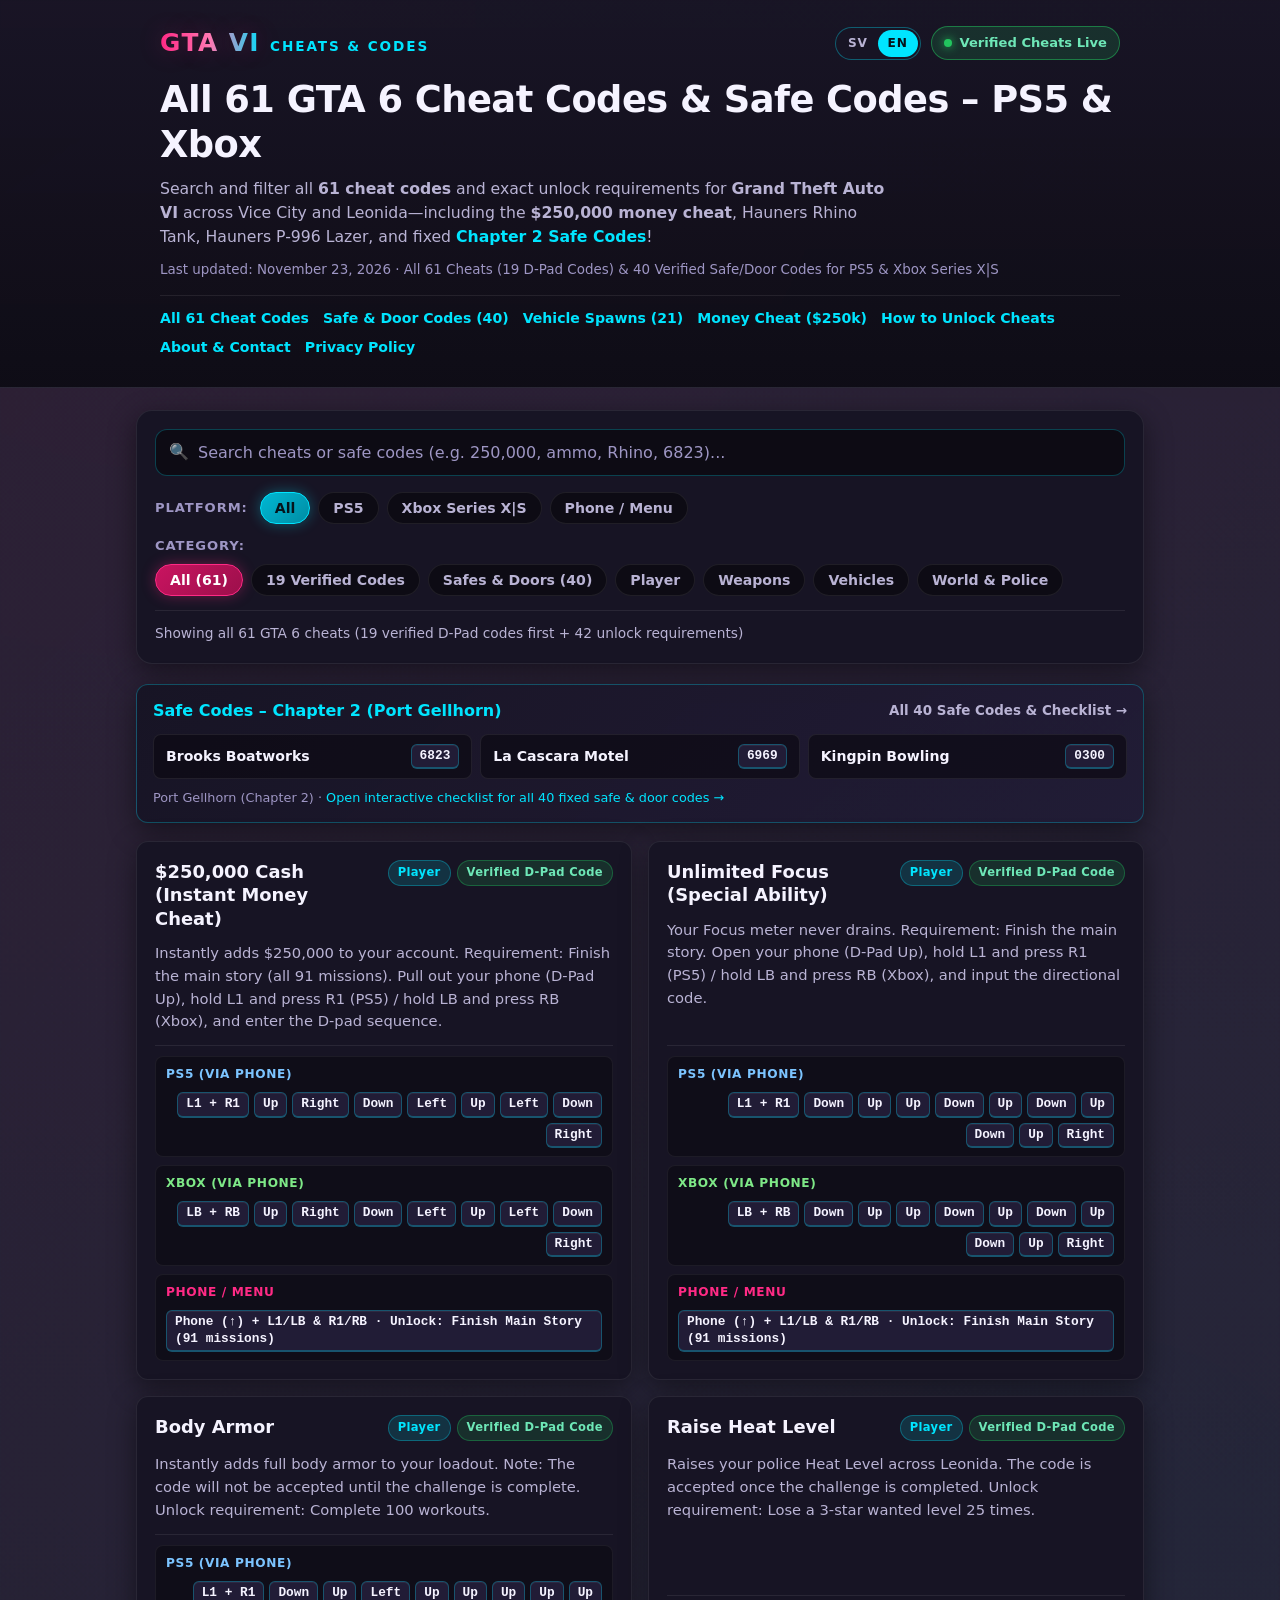
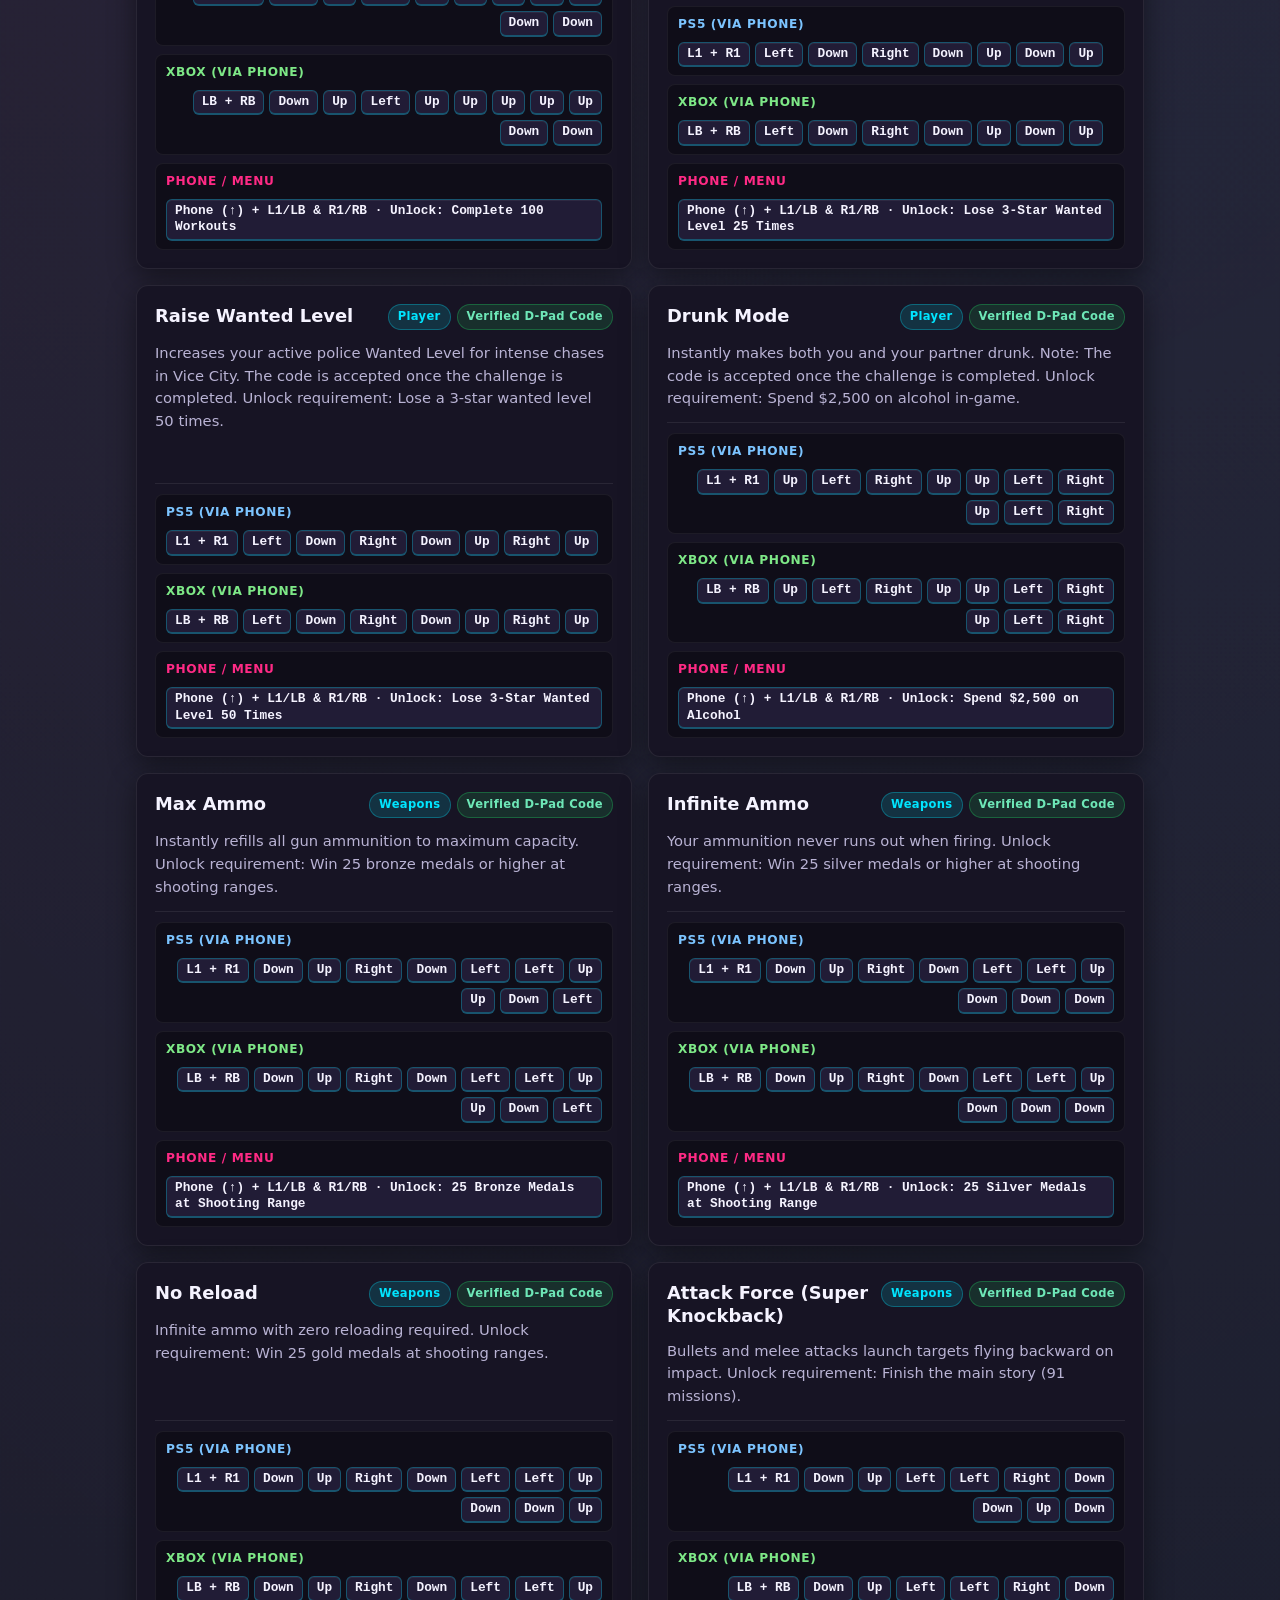
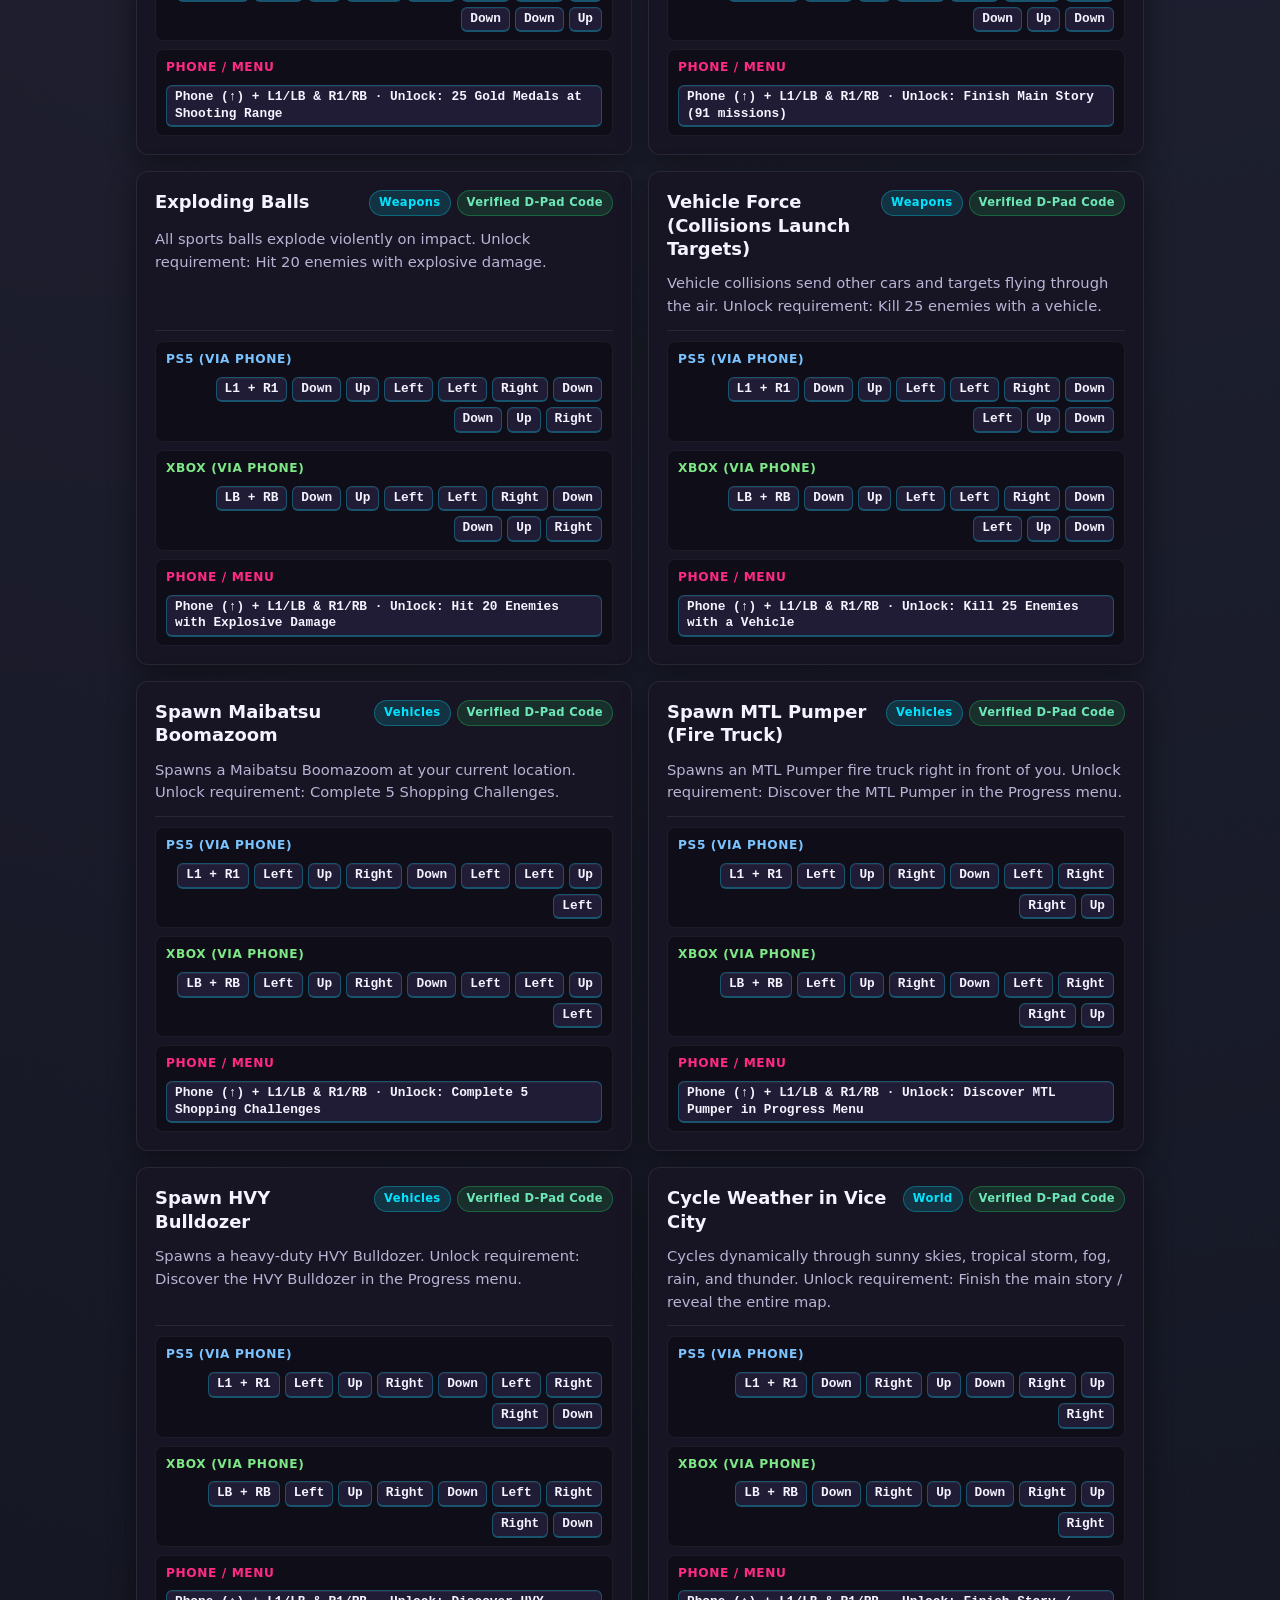
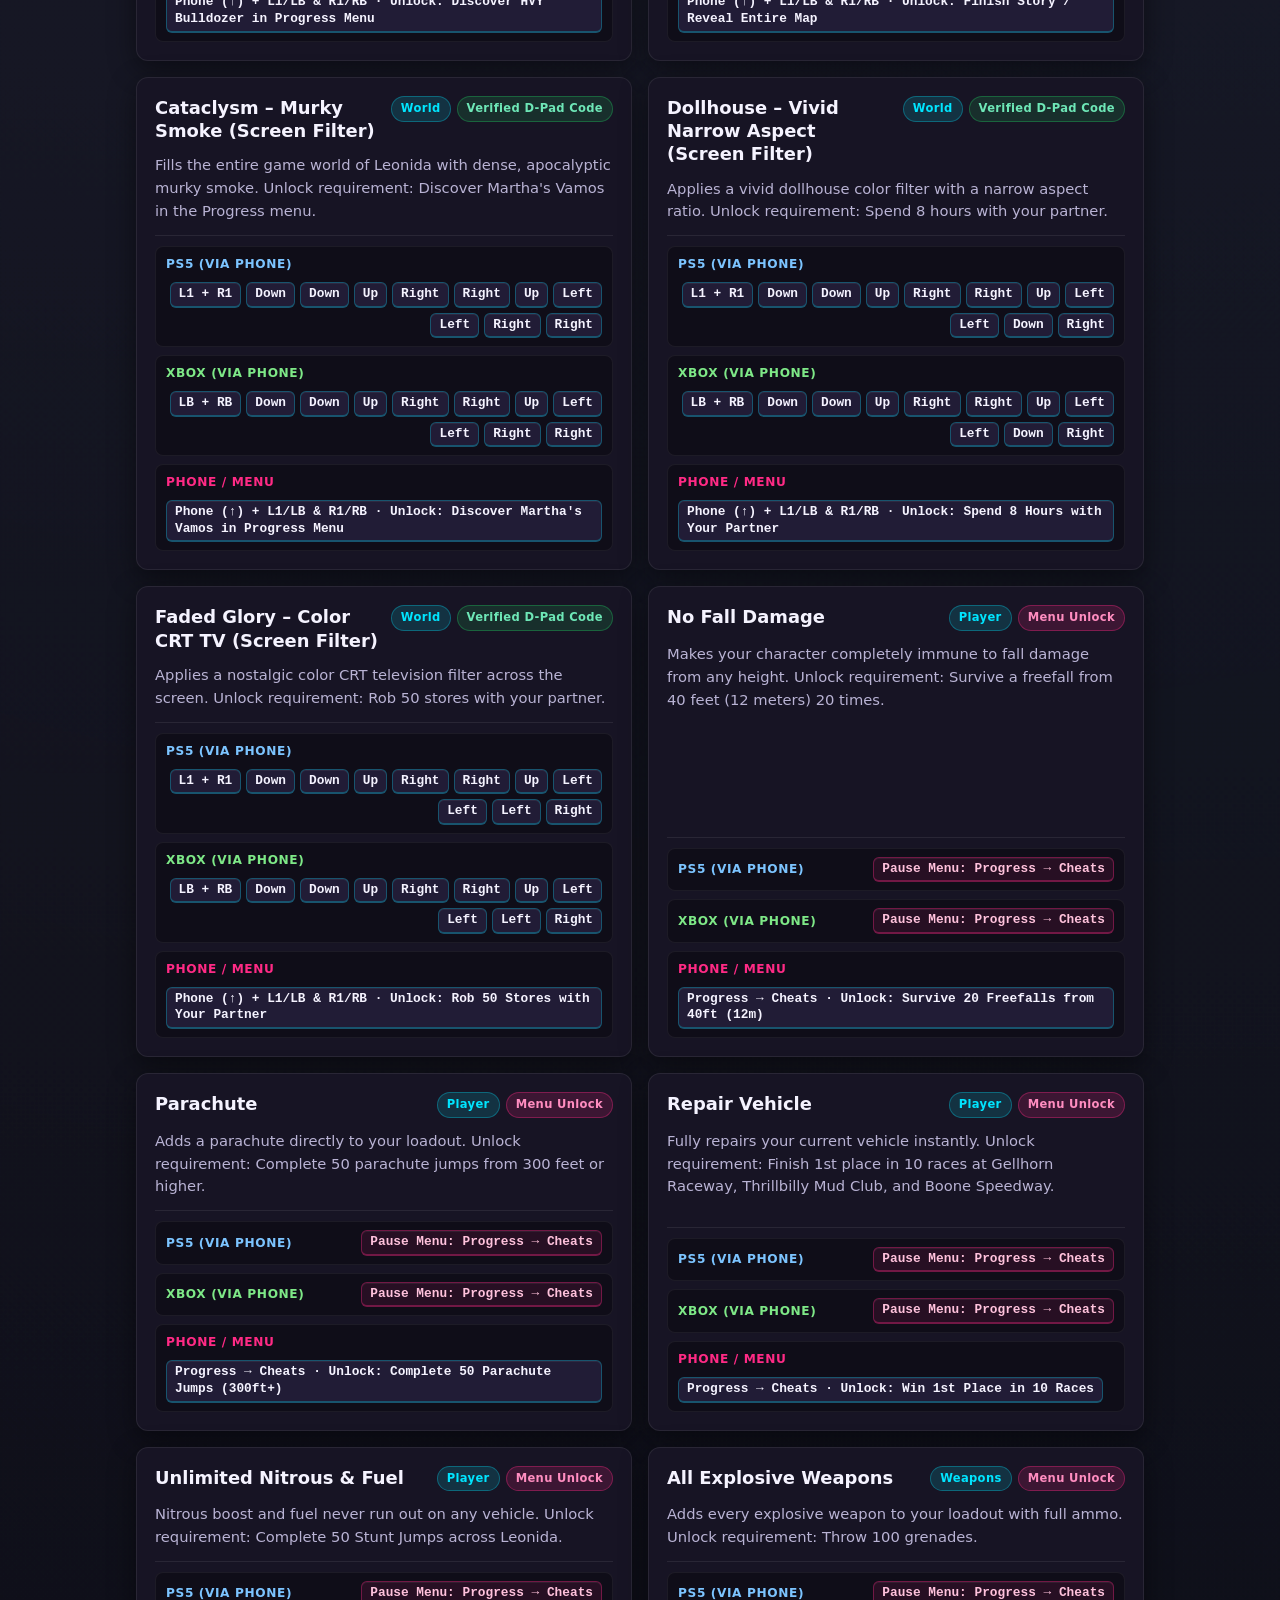
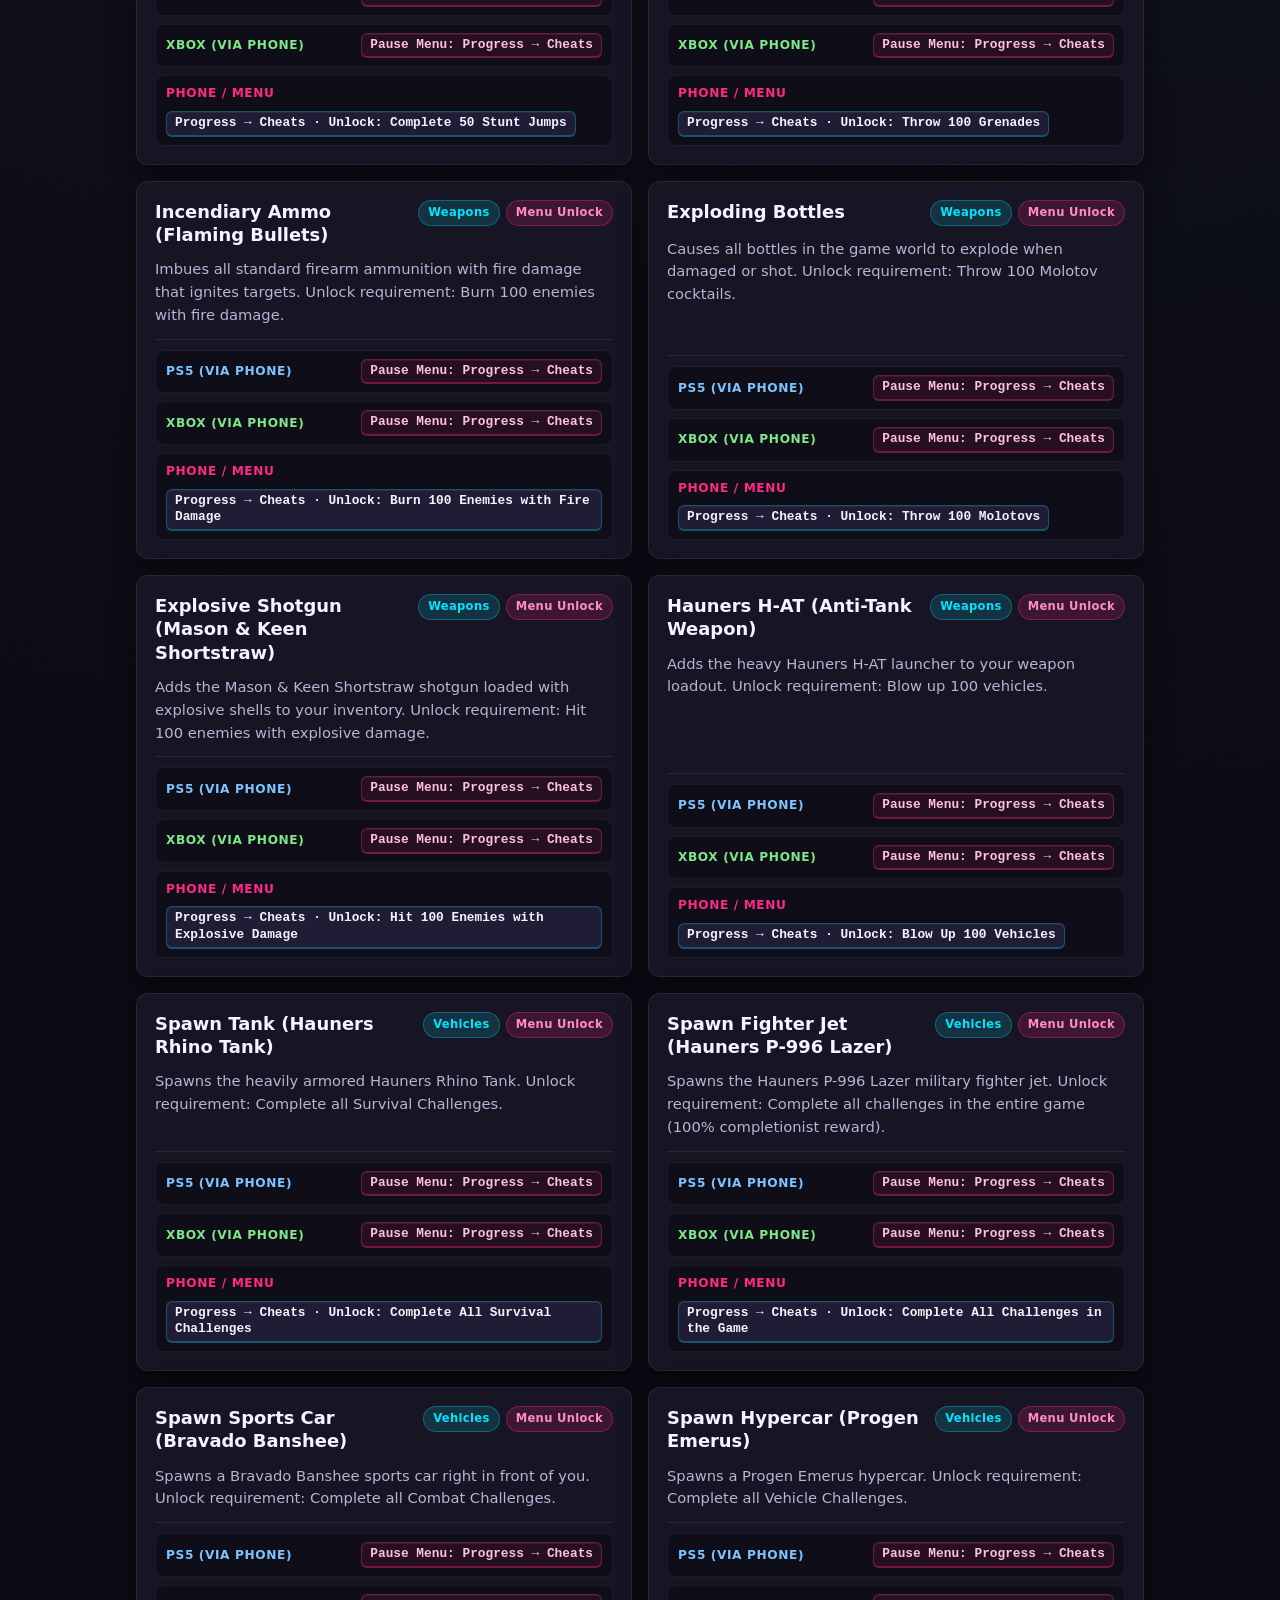
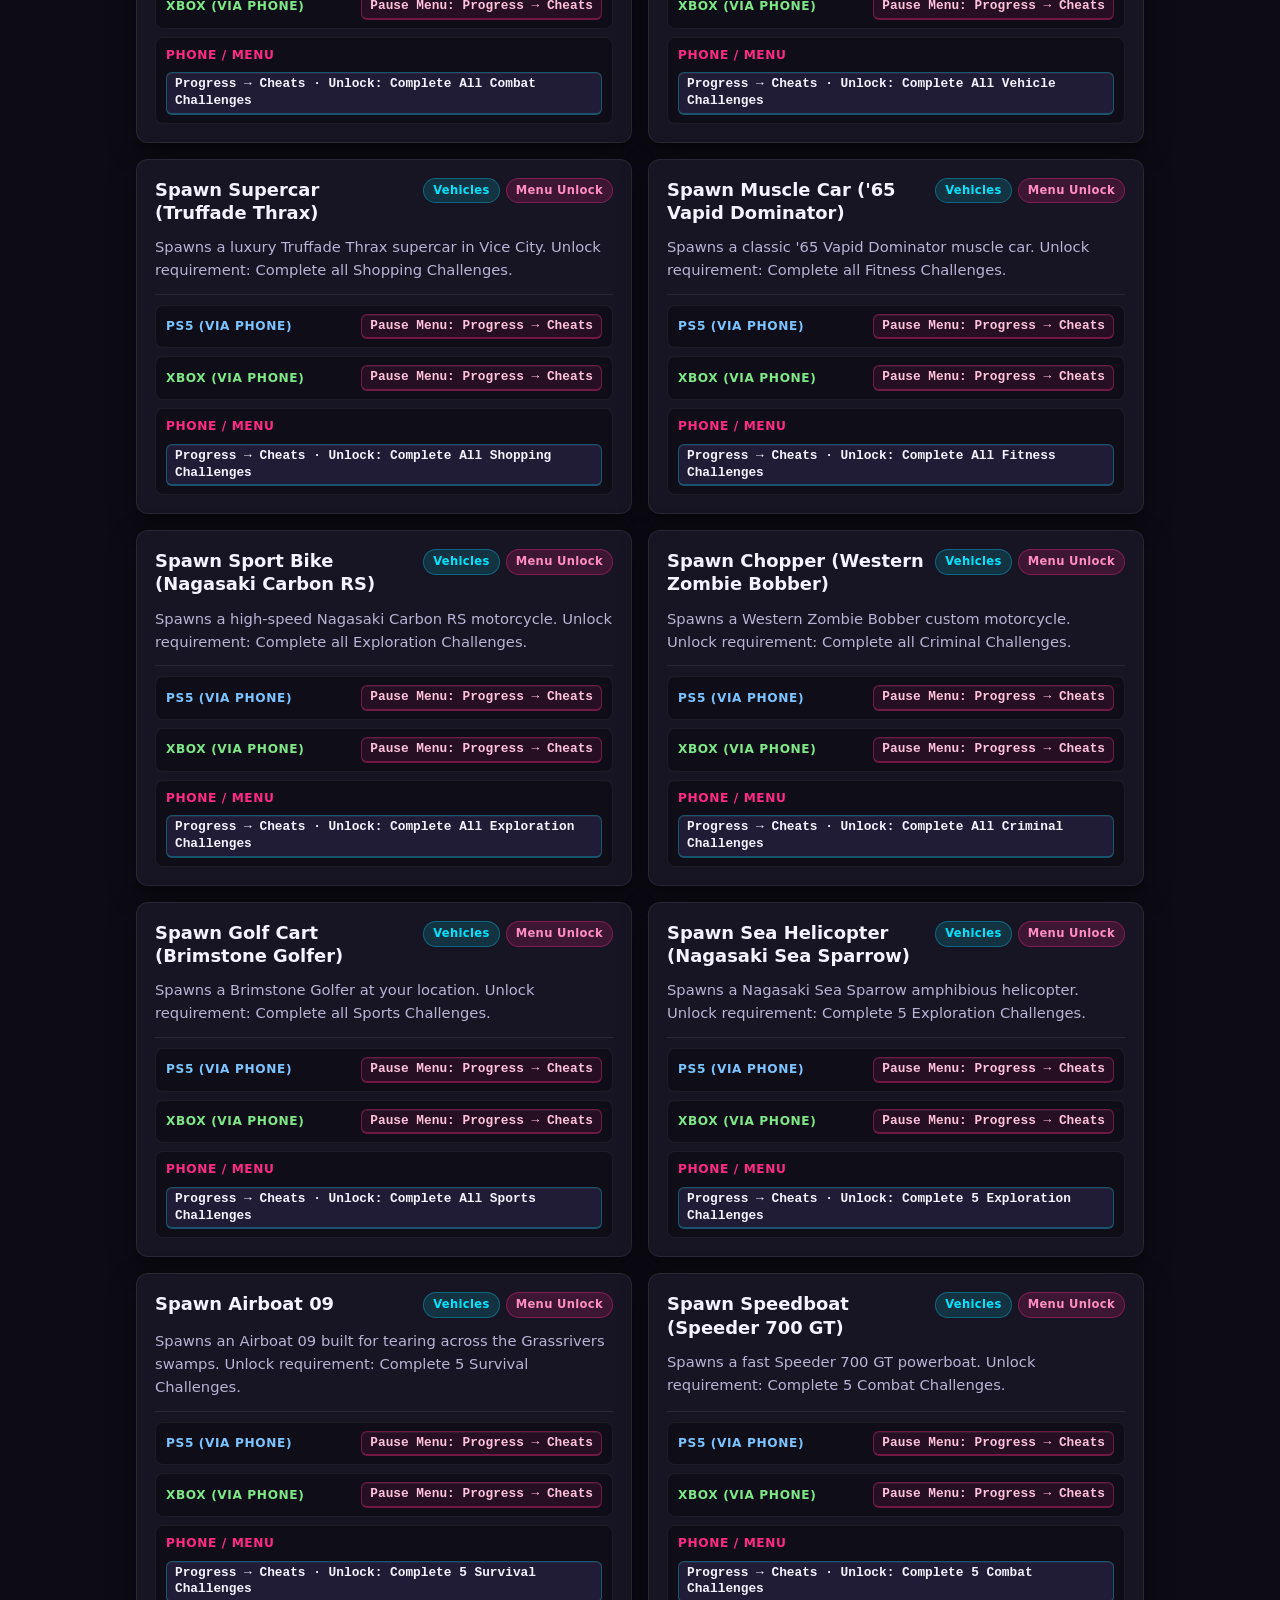
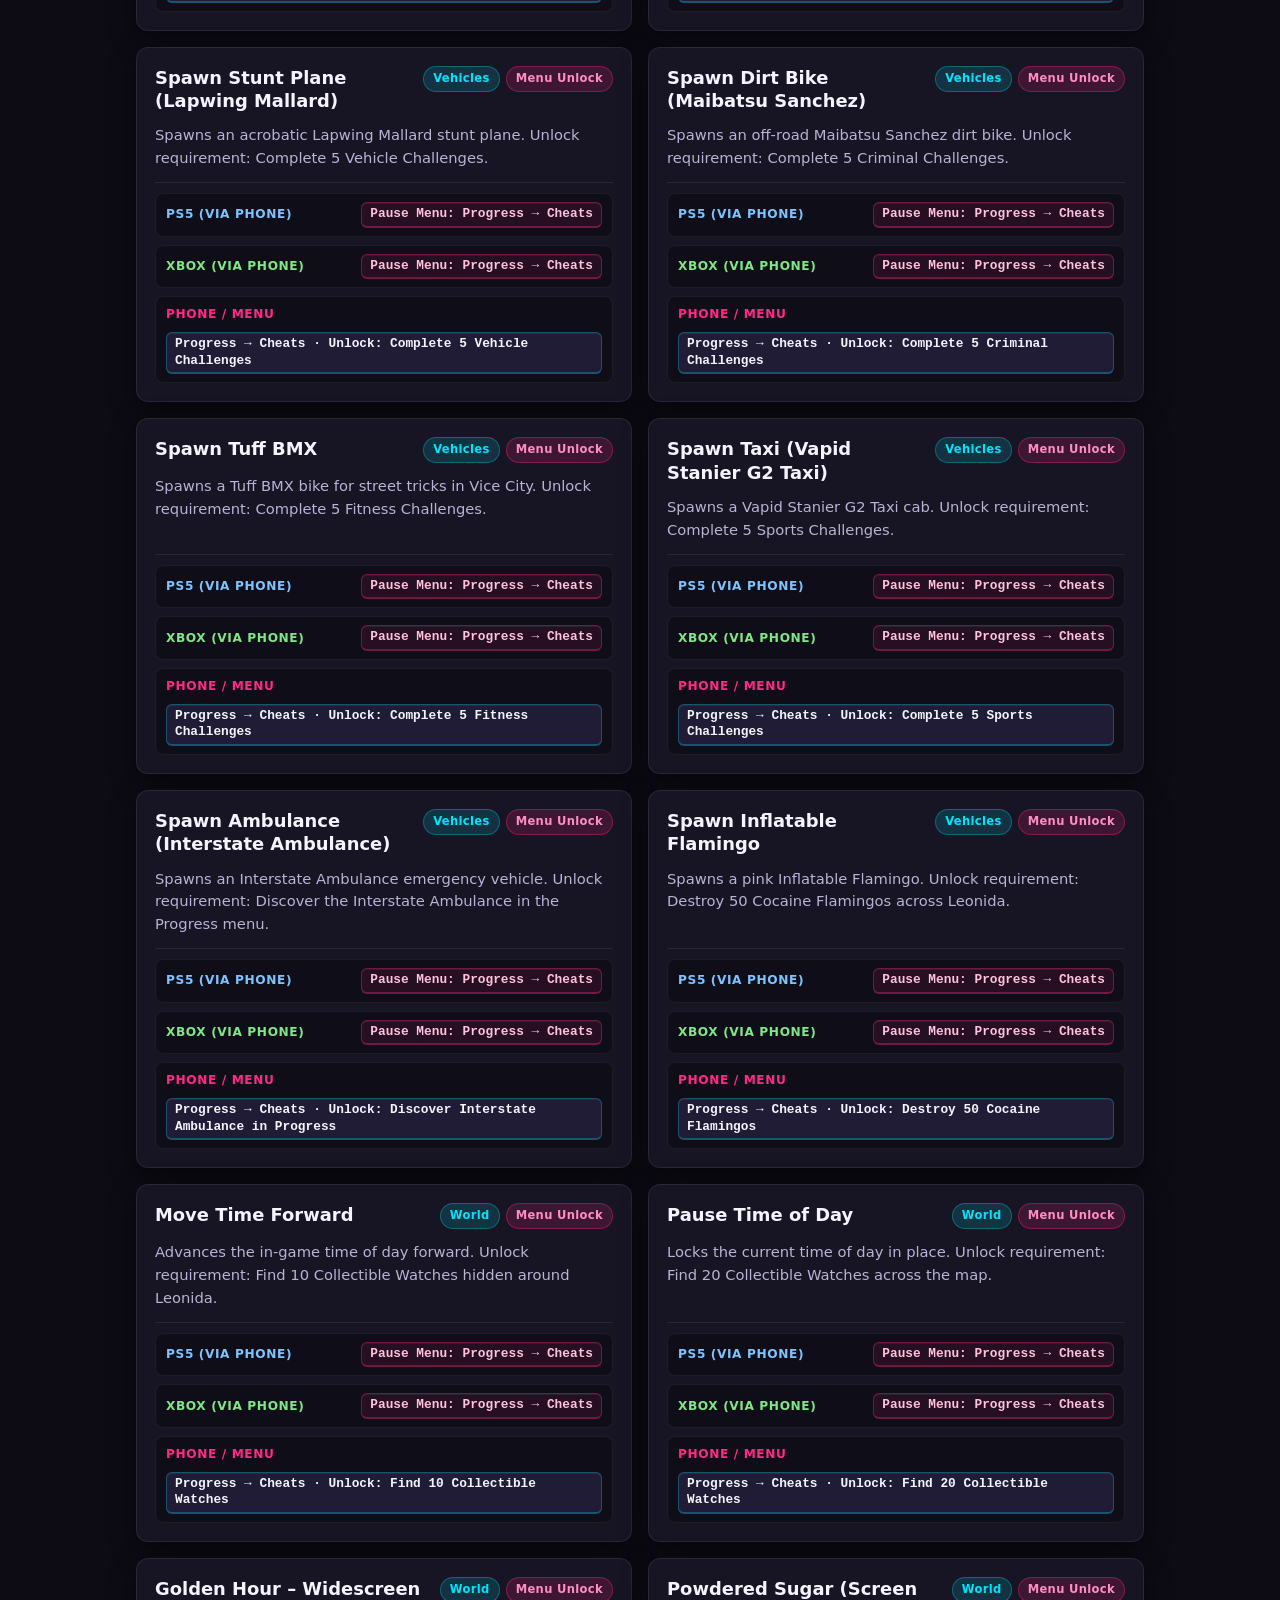
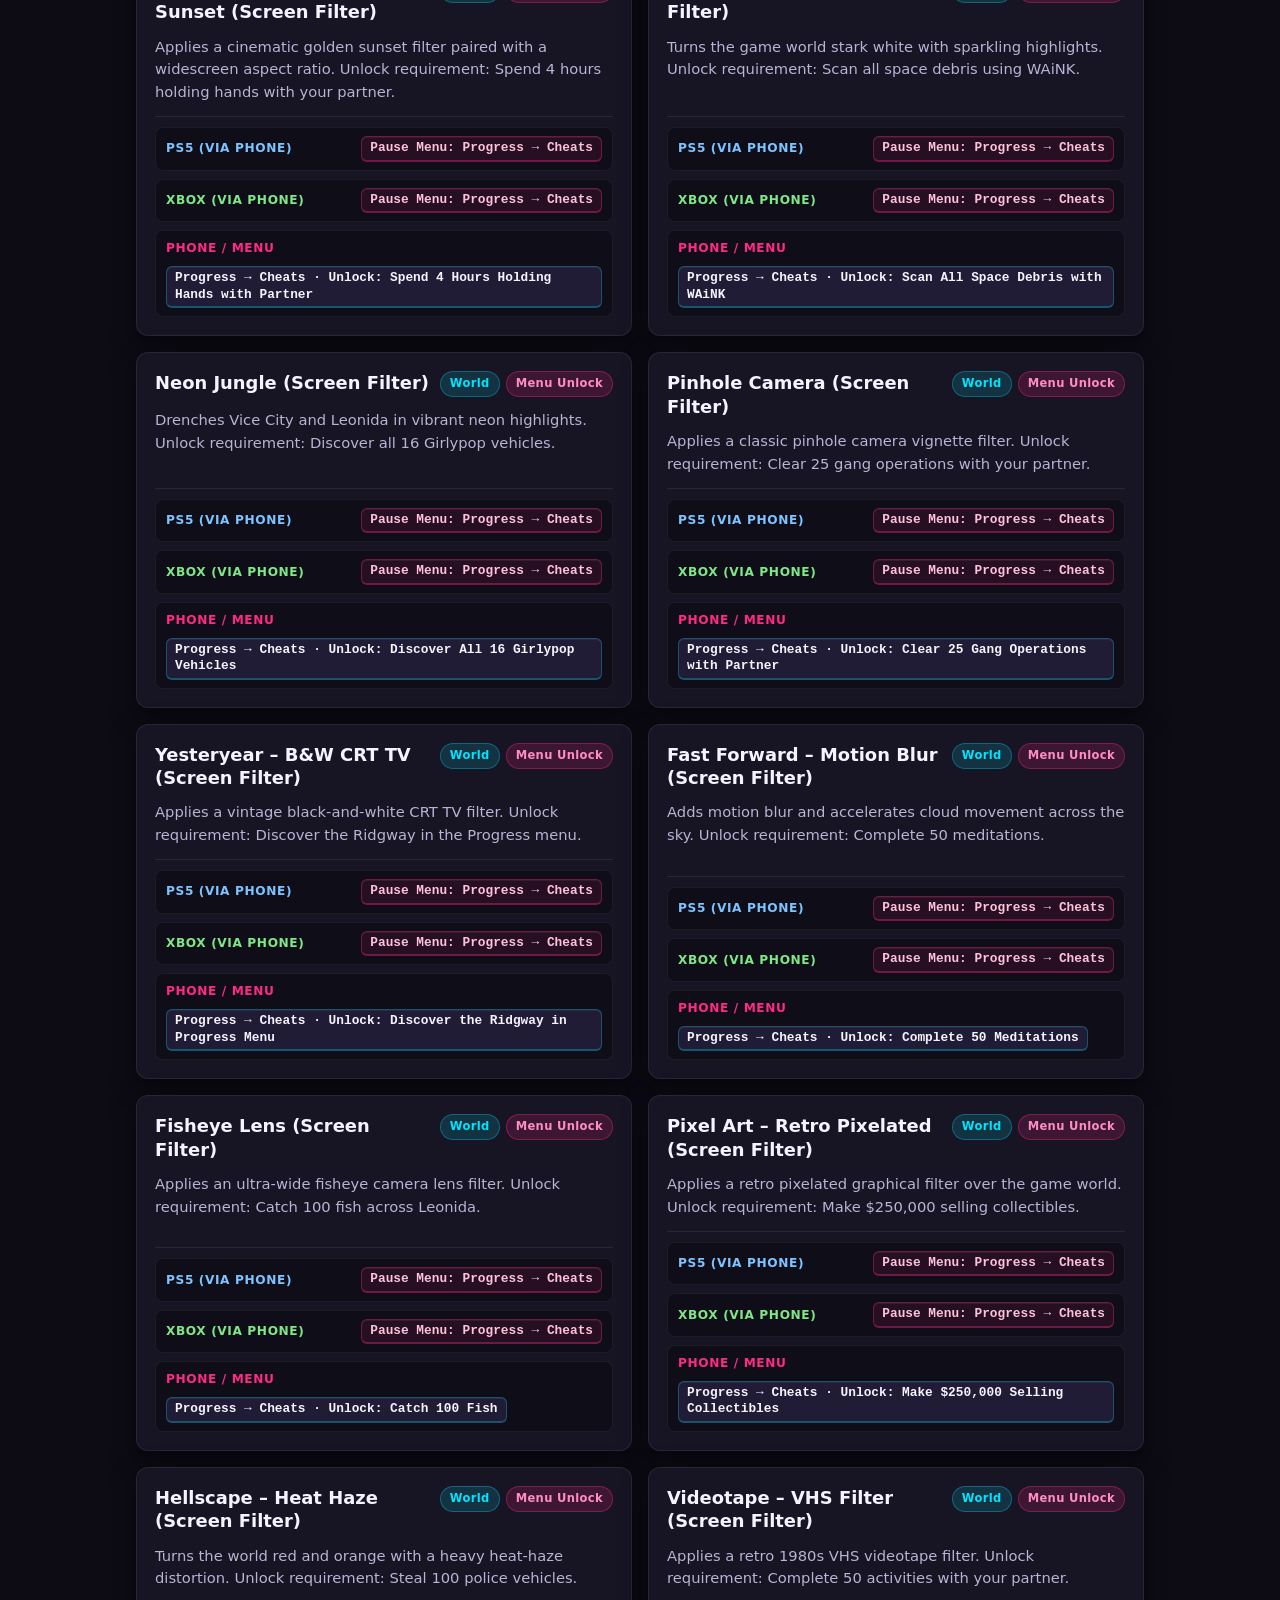
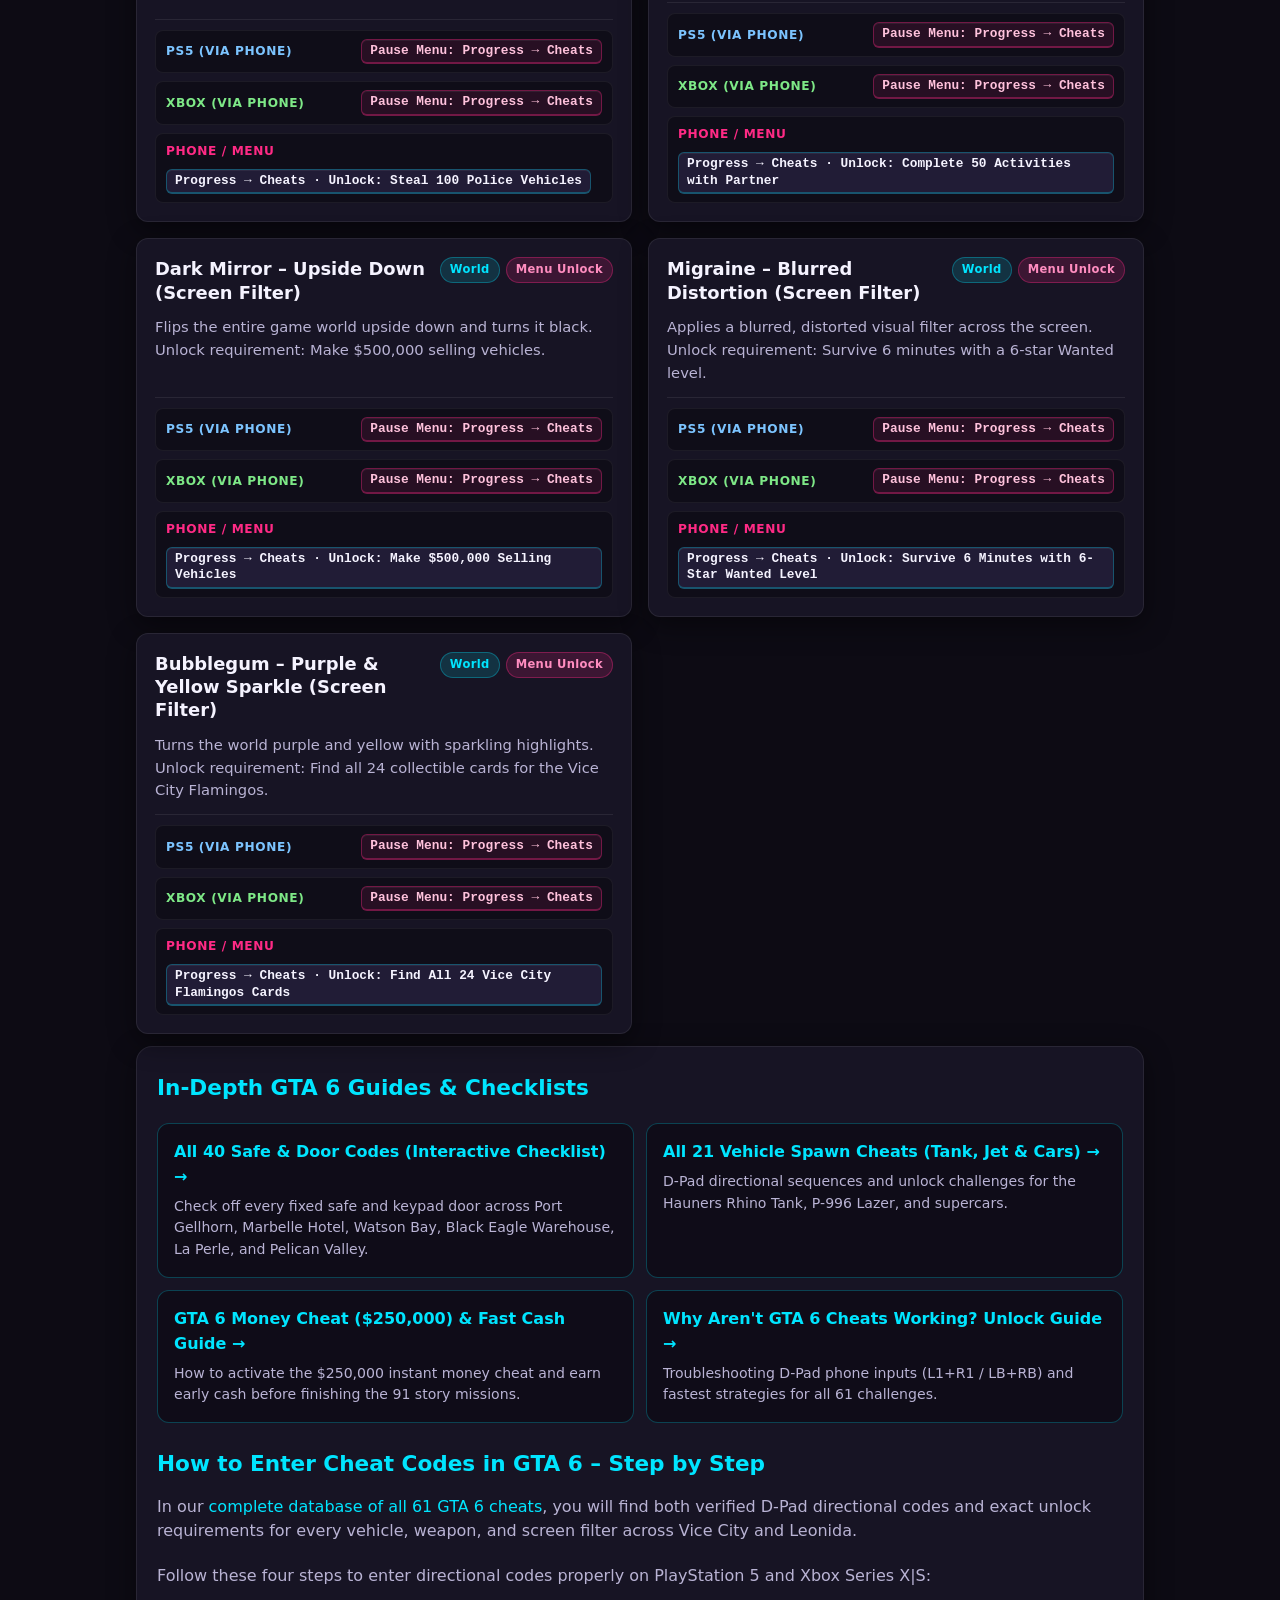
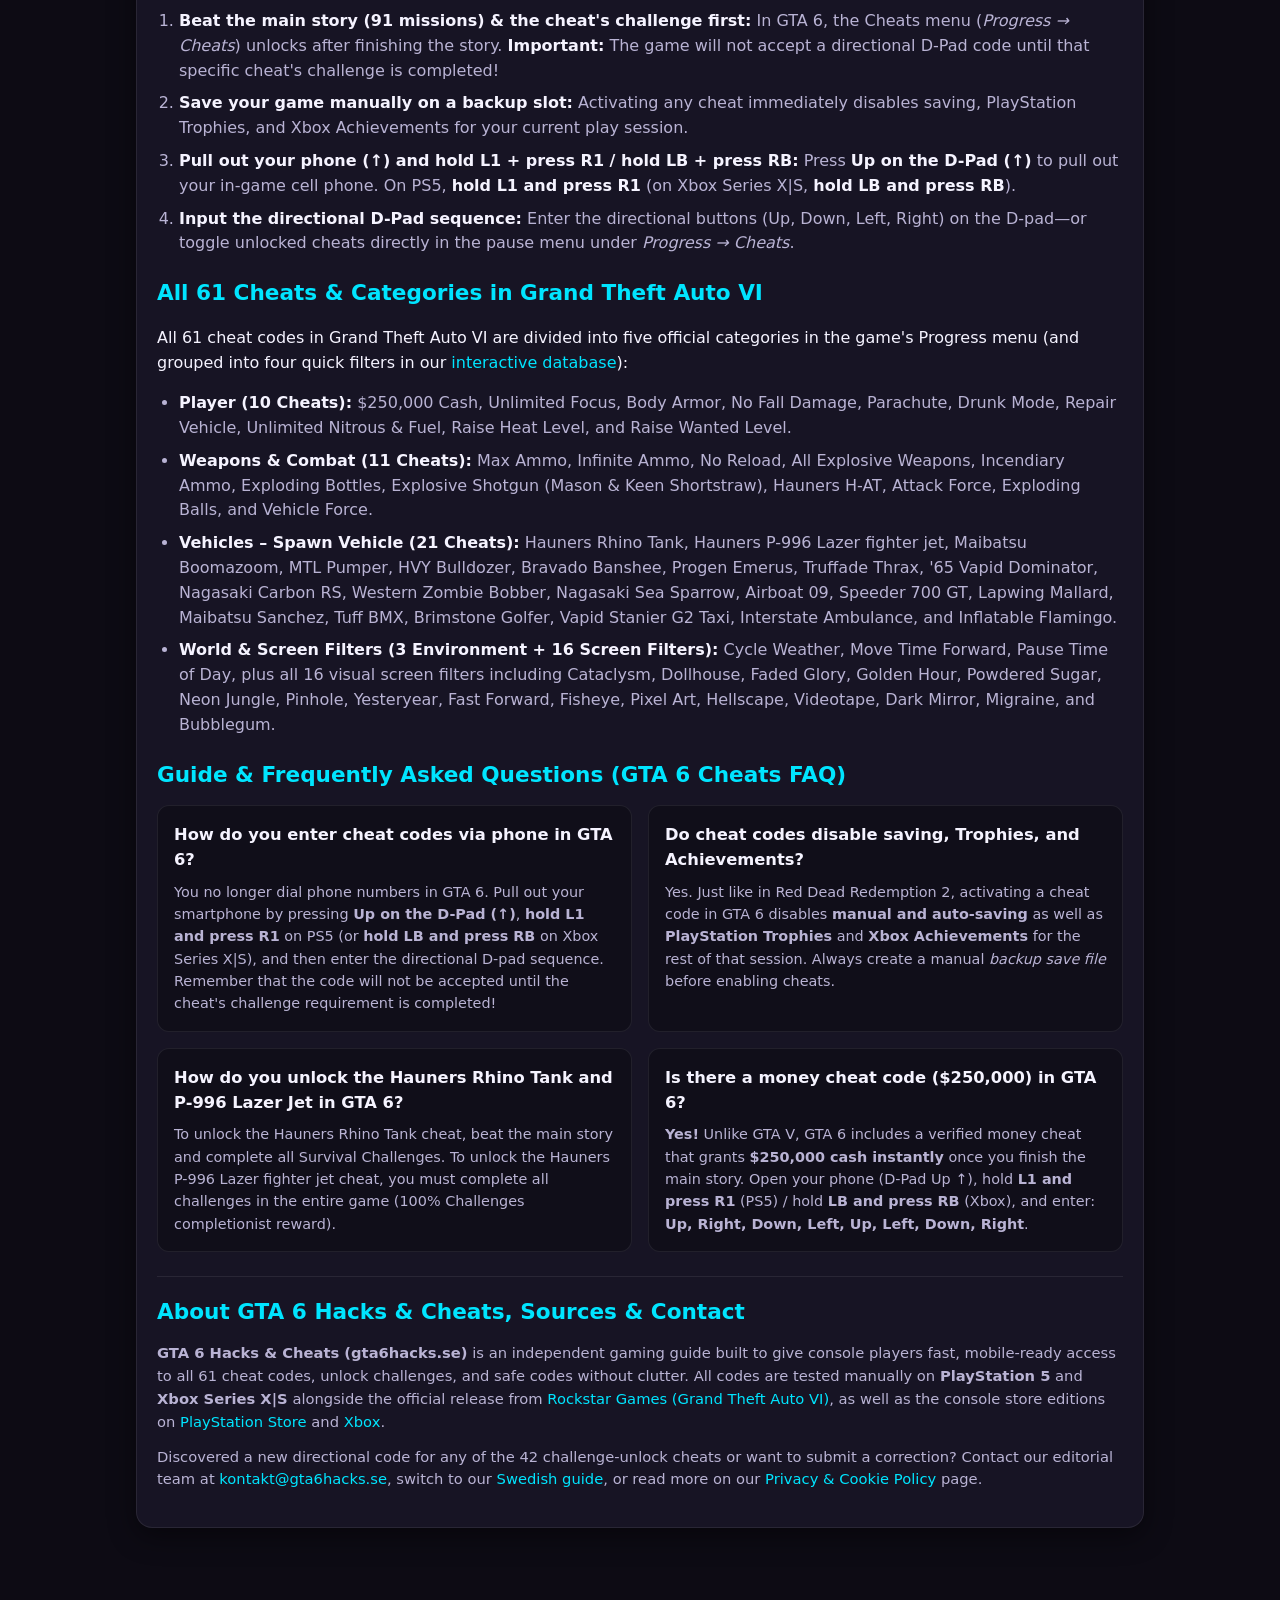
==== en.html @ e13277e1 "Add 3 new verified GTA 6 mission and safe codes (40 total)" ====
<!DOCTYPE html>
<html lang="en">
<head>
  <meta charset="UTF-8">
  <meta name="viewport" content="width=device-width, initial-scale=1.0">
  <link rel="alternate" hreflang="sv" href="https://gta6hacks.se/" />
  <link rel="alternate" hreflang="en" href="https://gta6hacks.se/en.html" />
  <link rel="alternate" hreflang="x-default" href="https://gta6hacks.se/en.html" />
  <title>GTA 6 Cheats (PS5 &amp; Xbox) – All Verified Codes (2026)</title>
  <meta name="description" content="All 19 verified directional codes &amp; 61 cheats for Grand Theft Auto VI (GTA 6) on PS5 &amp; Xbox Series X|S via phone, plus 40 fixed Story Mode safe &amp; door codes.">
  <meta name="robots" content="index, follow">
  <meta name="theme-color" content="#0d0b14">
  <link rel="canonical" href="https://gta6hacks.se/en.html">
  <link rel="icon" type="image/png" href="logo.png">
  <link rel="apple-touch-icon" href="logo.png">

  <!-- Open Graph -->
  <meta property="og:type" content="website">
  <meta property="og:locale" content="en_US">
  <meta property="og:site_name" content="GTA 6 Cheats &amp; Codes">
  <meta property="og:url" content="https://gta6hacks.se/en.html">
  <meta property="og:title" content="GTA 6 Cheats (PS5 &amp; Xbox) – All Verified Codes (2026)">
  <meta property="og:description" content="All 19 verified directional codes &amp; 61 cheats for GTA 6 on PS5 &amp; Xbox Series X|S, plus 40 fixed safe &amp; door codes in Story Mode.">
  <meta property="og:image" content="https://gta6hacks.se/logo.png">

  <!-- Twitter Card -->
  <meta name="twitter:card" content="summary_large_image">
  <meta name="twitter:title" content="GTA 6 Cheats (PS5 &amp; Xbox) – All Verified Codes (2026)">
  <meta name="twitter:description" content="All 19 verified directional codes &amp; 61 cheats for GTA 6 on PS5 &amp; Xbox Series X|S, plus 40 Story Mode safe codes.">
  <meta name="twitter:image" content="https://gta6hacks.se/logo.png">

  <link rel="stylesheet" href="style.css?v=20261121c">

  <!-- Structured Data for SEO (Organization + WebSite + WebPage + FAQPage) -->
  <script type="application/ld+json">
  {
    "@context": "https://schema.org",
    "@graph": [
      {
        "@type": "Organization",
        "@id": "https://gta6hacks.se/#organization",
        "name": "GTA 6 Hacks & Cheats",
        "url": "https://gta6hacks.se/en.html",
        "logo": {
          "@type": "ImageObject",
          "url": "https://gta6hacks.se/logo.png",
          "width": 400,
          "height": 120
        },
        "contactPoint": {
          "@type": "ContactPoint",
          "email": "kontakt@gta6hacks.se",
          "contactType": "editorial",
          "availableLanguage": ["en", "sv"]
        }
      },
      {
        "@type": "WebSite",
        "@id": "https://gta6hacks.se/#website-en",
        "url": "https://gta6hacks.se/en.html",
        "name": "GTA 6 Cheats & Codes",
        "inLanguage": "en",
        "publisher": { "@id": "https://gta6hacks.se/#organization" },
        "description": "Complete database of cheat codes for Grand Theft Auto VI on PS5, Xbox Series X|S, and in-game cell phone."
      },
      {
        "@type": "WebPage",
        "@id": "https://gta6hacks.se/en.html#webpage",
        "url": "https://gta6hacks.se/en.html",
        "name": "GTA 6 Cheats (PS5 & Xbox) – All Verified Codes (2026)",
        "isPartOf": { "@id": "https://gta6hacks.se/#website-en" },
        "about": { "@id": "https://gta6hacks.se/#organization" },
        "inLanguage": "en",
        "datePublished": "2026-11-13",
        "dateModified": "2026-11-23"
      },
      {
        "@type": "FAQPage",
        "mainEntity": [
          {
            "@type": "Question",
            "name": "How do you enter cheat codes in GTA 6?",
            "acceptedAnswer": {
              "@type": "Answer",
              "text": "In GTA 6, pull out your in-game cell phone by pressing Up on the D-Pad (↑), hold L1 and press R1 on PS5 (or hold LB and press RB on Xbox Series X|S), and then input the directional D-pad sequence. Note: The game will not accept a cheat code until you have completed the main story (91 missions) and that specific cheat's unlock challenge."
            }
          },
          {
            "@type": "Question",
            "name": "What are all the GTA 6 Safe Codes and Door Codes in Story Mode?",
            "acceptedAnswer": {
              "@type": "Answer",
              "text": "All 40 verified fixed GTA 6 Story, Safe & Door Codes: Lab Fees (Chapter 1): Acid Lab / Moonstone Boutique (0420) and Brian's Lockup (7700). Pelican Valley: PC password CLEAVES, safe 0072, and dock building 0212 (Crabshack VF5 SMG). Port Gellhorn (Chapter 2): Brooks Boatworks (6823), La Cascara Motel (6969), Kingpin Bowling (0300), and Delights Cabaret / Afternoon Delight (2008). Chapter 3: Waxman Island Garage / First Impressions (2404), Yasmani's Jewelry Jobs – Casa de Empeño (1680), Richardson Jewelry (6815), and Donovan Banks & Co. (0104). Vice City & Balsero: La Perle Garage (92665), Black Eagle Warehouse office door (789987) and safe (031462), North Balsero Lab / Take Out Kitty Litter (1999), Leonida Carrier Warehouse (9256), Marbelle Hotel Silent Hill Easter egg (955214), Janjak's Garage (4444), and Illegal Sneaker Trade (4124). Chapter 4 & Watson Bay: Pilot Pete's Hangar / Passing the Torch (3718), Watson Bay Safehouse (1819 – VF-G1), and Palmer Fishing Warehouse (1887 – Gold KZ-59). Other gang & secret codes: Abandoned House in Ambrosia (23554), Slator Towing Inc. on Gloriana Key (4567), Biker Hideout (1982), Cigar Import (1426), Randy's Wishlist Garage (2727), Sunrise RV Park (6769), Nova Auto Junkyard (7777), Key Lento Party House (092319), Cottonmouth Lake Trailer (44017), Mount Kalaga Shed (69185), Abandoned Laundry (62412), Farm Fix Meth Lab (2121), Casa Guardia (1965), Saber Shipping Facility (1122), Saber Shipping Yard (8046), and South Point Airfield UFO bunker (2341)."
            }
          },
          {
            "@type": "Question",
            "name": "Do cheat codes disable saving, Trophies, and Achievements in GTA 6?",
            "acceptedAnswer": {
              "@type": "Answer",
              "text": "Yes. Just like in Red Dead Redemption 2, activating a cheat code in GTA 6 disables saving your game and turns off PlayStation Trophies and Xbox Achievements for that play session. Always create a separate manual save file before using cheats."
            }
          },
          {
            "@type": "Question",
            "name": "Why do cheats require completing the story and challenges first?",
            "acceptedAnswer": {
              "@type": "Answer",
              "text": "GTA 6 features 61 total cheats (10 Player, 11 Combat, 21 Spawn Vehicle, 3 Environment, and 16 Screen Filters). Beating the 91 main story missions unlocks the Cheats menu under Progress, and each individual cheat has an open-world challenge requirement before its D-Pad code is accepted."
            }
          },
          {
            "@type": "Question",
            "name": "Is there a money cheat ($250,000) in GTA 6?",
            "acceptedAnswer": {
              "@type": "Answer",
              "text": "Yes! Unlike GTA V, GTA 6 includes a verified $250,000 cash cheat unlocked after finishing the main story. Open your phone (D-Pad Up), hold L1 and press R1 (PS5) / hold LB and press RB (Xbox), and enter: Up, Right, Down, Left, Up, Left, Down, Right."
            }
          }
        ]
      }
    ]
  }
  </script>

  <!-- Google AdSense -->
  <script async src="https://pagead2.googlesyndication.com/pagead/js/adsbygoogle.js?client=ca-pub-3461073406787574"
       crossorigin="anonymous"></script>
</head>
<body class="ads-review-mode">
  <!-- Top Navigation / Hero -->
  <header class="site-header">
    <div class="header-inner">
      <div class="brand-row">
        <a href="en.html" class="brand-logo" aria-label="GTA 6 Cheats Home">
          <span class="logo-gta">GTA VI</span>
          <span class="logo-sub">CHEATS &amp; CODES</span>
        </a>
        <div class="header-badges">
          <nav class="lang-switch" aria-label="Language selector">
            <a href="index.html?lang=sv" class="lang-btn" hreflang="sv">SV</a>
            <a href="en.html" class="lang-btn active" hreflang="en" aria-current="page">EN</a>
          </nav>
          <span class="release-badge" title="Verified GTA 6 cheat codes live">
            <span class="pulse-dot" aria-hidden="true"></span>
            Verified Cheats Live
          </span>
        </div>
      </div>
      <h1>All 61 GTA 6 Cheat Codes &amp; Safe Codes – PS5 &amp; Xbox</h1>
      <p class="hero-lead">
        Search and filter all <strong>61 cheat codes</strong> and exact unlock requirements for <strong>Grand Theft Auto VI</strong>
        across Vice City and Leonida—including the <strong>$250,000 money cheat</strong>, Hauners Rhino Tank, Hauners P-996 Lazer, and fixed
        <a href="#safe-codes"><strong>Chapter 2 Safe Codes</strong></a>!
      </p>
      <p class="last-updated">
        Last updated: <time datetime="2026-11-23">November 23, 2026</time> &middot; All 61 Cheats (19 D-Pad Codes) &amp; 40 Verified Safe/Door Codes for PS5 &amp; Xbox Series X|S
      </p>
      <nav class="quick-nav" aria-label="Quick navigation">
        <a href="#cheats-section">All 61 Cheat Codes</a>
        <a href="safe-codes.html">Safe &amp; Door Codes (40)</a>
        <a href="vehicle-cheats.html">Vehicle Spawns (21)</a>
        <a href="money-cheat.html">Money Cheat ($250k)</a>
        <a href="how-to-unlock-cheats.html">How to Unlock Cheats</a>
        <a href="om-oss.html">About &amp; Contact</a>
        <a href="integritet.html">Privacy Policy</a>
      </nav>
    </div>
  </header>

  <!-- Outer Shell with Sticky Side Ads on screens >= 1440px -->
  <div class="page-shell">
    <!-- Left Sticky Side Ad (160x800) -->
    <aside class="ad-rail ad-rail-left" aria-label="Left advertisement">
      <div class="ad-sticky">
        <div class="ad-slot ad-slot--live ad-skyscraper" data-ad-format="160x800">
          <!-- gta6-sida-vanster -->
          <ins class="adsbygoogle"
               style="display:inline-block;width:160px;height:800px"
               data-ad-client="ca-pub-3461073406787574"
               data-ad-slot="8035094533"></ins>
          <script>
               if (window.matchMedia("(min-width: 1100px)").matches) {
                 (adsbygoogle = window.adsbygoogle || []).push({});
               }
          </script>
          <a href="https://www.amazon.se/s?k=ps5+ssd+m2+heatsink&amp;tag=gta6hacks-21"
             target="_blank"
             rel="sponsored nofollow noopener"
             class="amazon-fallback amazon-skyscraper">
            <span class="amazon-badge">Ad &middot; Amazon</span>
            <img src="https://m.media-amazon.com/images/I/71HdPilz0CL._AC_SL300_.jpg" alt="Fast M.2 NVMe SSD with heatsink for PS5 on Amazon" width="136" height="155" class="amazon-thumb amazon-thumb-sky" loading="lazy">
            <strong class="amazon-sky-title">Fast M.2 SSD for PS5</strong>
            <span class="amazon-sky-desc">Free up console storage for GTA 6 in Vice City with a high-speed NVMe SSD and heatsink.</span>
            <span class="amazon-cta">View on Amazon &rarr;</span>
          </a>
        </div>
      </div>
    </aside>

    <!-- Main Content -->
    <main class="main-content">
      <!-- Search and Filter Panel -->
      <section class="controls-panel" aria-label="Search and filter cheat codes">
        <div class="search-wrapper">
          <label for="search-input" class="visually-hidden">Search cheat code or effect</label>
          <span class="search-icon" aria-hidden="true">&#128269;</span>
          <input
            type="search"
            id="search-input"
            class="search-input"
            placeholder="Search cheats or safe codes (e.g. 250,000, ammo, Rhino, 6823)..."
            autocomplete="off"
          >
          <button type="button" id="clear-search" class="clear-search-btn" aria-label="Clear search" hidden>&times;</button>
        </div>

        <div class="filter-groups">
          <div class="filter-group" role="group" aria-label="Filter by platform">
            <span class="filter-label">Platform:</span>
            <div class="filter-buttons" id="platform-filters">
              <button type="button" class="filter-btn active" data-platform="all">All</button>
              <button type="button" class="filter-btn" data-platform="ps5">PS5</button>
              <button type="button" class="filter-btn" data-platform="xbox">Xbox Series X|S</button>
              <button type="button" class="filter-btn" data-platform="phone">Phone / Menu</button>
            </div>
          </div>

          <div class="filter-group" role="group" aria-label="Filter by category">
            <span class="filter-label">Category:</span>
            <div class="filter-buttons" id="category-filters">
              <button type="button" class="filter-btn active" data-category="All">All (61)</button>
              <button type="button" class="filter-btn" data-category="Verified">19 Verified Codes</button>
              <button type="button" class="filter-btn" data-category="Safes">Safes &amp; Doors (40)</button>
              <button type="button" class="filter-btn" data-category="Player">Player</button>
              <button type="button" class="filter-btn" data-category="Weapons">Weapons</button>
              <button type="button" class="filter-btn" data-category="Vehicles">Vehicles</button>
              <button type="button" class="filter-btn" data-category="World">World &amp; Police</button>
            </div>
          </div>
        </div>

        <div class="results-meta">
          <p id="results-count" class="results-count">Showing all cheat codes</p>
        </div>
      </section>

      <!-- Top Banner Ad under Search Bar (728x90 desktop / 320x100 mobile) -->
      <div class="ad-banner-top-wrap" aria-label="Top banner advertisement">
        <div class="ad-slot ad-slot--live ad-top-banner" data-ad-format="728x90 / 320x100">
          <!-- gta6-toppbanner -->
          <ins class="adsbygoogle"
               style="display:block"
               data-ad-client="ca-pub-3461073406787574"
               data-ad-slot="4818079264"
               data-ad-format="auto"
               data-full-width-responsive="true"></ins>
          <script>
               (adsbygoogle = window.adsbygoogle || []).push({});
          </script>
          <a href="https://www.amazon.se/s?k=Grand+Theft+Auto+VI+GTA+6+PS5+Xbox&amp;tag=gta6hacks-21"
             target="_blank"
             rel="sponsored nofollow noopener"
             class="amazon-fallback amazon-top-banner">
            <img src="https://m.media-amazon.com/images/I/81Sd2IhEG-L._AC_SL300_.jpg" alt="Buy Grand Theft Auto VI (GTA 6) for PS5 and Xbox Series X on Amazon" width="96" height="88" class="amazon-thumb">
            <div class="amazon-banner-copy">
              <span class="amazon-badge">Ad &middot; Amazon</span>
              <strong class="amazon-banner-title">Buy Grand Theft Auto VI (PS5 &amp; Xbox Series X)</strong>
              <span class="amazon-banner-sub">Order your copy and next-gen console gear with fast shipping on Amazon</span>
            </div>
            <span class="amazon-cta">Check price on Amazon &rarr;</span>
          </a>
        </div>
      </div>

      <!-- Quick Strip: Chapter 2 Safe Codes (Story Mode) -->
      <section class="safe-codes-strip" id="safe-codes" aria-label="Chapter 2 Safe Codes in Port Gellhorn">
        <div class="safe-strip-header">
          <h2 class="safe-strip-title">Safe Codes – Chapter 2 (Port Gellhorn)</h2>
          <a href="safe-codes.html" class="safe-strip-link">All 40 Safe Codes &amp; Checklist &rarr;</a>
        </div>
        <div class="safe-strip-grid">
          <div class="safe-strip-item">
            <span class="safe-strip-name">Brooks Boatworks</span>
            <kbd class="kbd-token">6823</kbd>
          </div>
          <div class="safe-strip-item">
            <span class="safe-strip-name">La Cascara Motel</span>
            <kbd class="kbd-token">6969</kbd>
          </div>
          <div class="safe-strip-item">
            <span class="safe-strip-name">Kingpin Bowling</span>
            <kbd class="kbd-token">0300</kbd>
          </div>
        </div>
        <p class="safe-strip-note">
          Port Gellhorn (Chapter 2) &middot; <a href="safe-codes.html">Open interactive checklist for all 40 fixed safe &amp; door codes &rarr;</a>
        </p>
      </section>

      <!-- Cheats Grid (static HTML table as crawler fallback, replaced by interactive cards) -->
      <section id="cheats-section" aria-label="Cheat codes list">
        <div id="cheats-grid" class="cheats-grid">
          <div class="table-scroll-wrap">
            <table class="static-reference-table">
              <thead>
                <tr>
                  <th>Cheat / Effect</th>
                  <th>Category</th>
                  <th>Directional Sequence (D-Pad after L1+R1 / LB+RB)</th>
                  <th>Unlock Requirement</th>
                </tr>
              </thead>
              <tbody>
                <tr><td><strong>$250,000 Cash (Instant Money)</strong></td><td>Player</td><td><code>Up, Right, Down, Left, Up, Left, Down, Right</code></td><td>Finish main story (91 missions)</td></tr>
                <tr><td><strong>Unlimited Focus</strong></td><td>Player</td><td><code>Down, Up, Up, Down, Up, Down, Up, Down, Up, Right</code></td><td>Finish main story (91 missions)</td></tr>
                <tr><td><strong>Body Armor</strong></td><td>Player</td><td><code>Down, Up, Left, Up, Up, Up, Up, Up, Down, Down</code></td><td>Complete 100 workouts</td></tr>
                <tr><td><strong>Drunk Mode</strong></td><td>Player</td><td><code>Up, Left, Right, Up, Up, Left, Right, Up, Left, Right</code></td><td>Spend $2,500 on alcohol</td></tr>
                <tr><td><strong>Raise Heat Level</strong></td><td>Player</td><td><code>Left, Down, Right, Down, Up, Down, Up</code></td><td>Lose 3-star wanted level 25 times</td></tr>
                <tr><td><strong>Raise Wanted Level</strong></td><td>Player</td><td><code>Left, Down, Right, Down, Up, Right, Up</code></td><td>Lose 3-star wanted level 50 times</td></tr>
                <tr><td><strong>Max Ammo</strong></td><td>Weapons</td><td><code>Down, Up, Right, Down, Left, Left, Up, Up, Down, Left</code></td><td>25 bronze medals at shooting range</td></tr>
                <tr><td><strong>Infinite Ammo</strong></td><td>Weapons</td><td><code>Down, Up, Right, Down, Left, Left, Up, Down, Down, Down</code></td><td>25 silver medals at shooting range</td></tr>
                <tr><td><strong>No Reload</strong></td><td>Weapons</td><td><code>Down, Up, Right, Down, Left, Left, Up, Down, Down, Up</code></td><td>25 gold medals at shooting range</td></tr>
                <tr><td><strong>Attack Force (Super Knockback)</strong></td><td>Weapons</td><td><code>Down, Up, Left, Left, Right, Down, Down, Up, Down</code></td><td>Finish main story (91 missions)</td></tr>
                <tr><td><strong>Exploding Balls</strong></td><td>Weapons</td><td><code>Down, Up, Left, Left, Right, Down, Down, Up, Right</code></td><td>Hit 20 enemies with explosive damage</td></tr>
                <tr><td><strong>Vehicle Force</strong></td><td>Weapons</td><td><code>Down, Up, Left, Left, Right, Down, Left, Up, Down</code></td><td>Kill 25 enemies with a vehicle</td></tr>
                <tr><td><strong>Spawn Maibatsu Boomazoom</strong></td><td>Vehicles</td><td><code>Left, Up, Right, Down, Left, Left, Up, Left</code></td><td>Complete 5 Shopping Challenges</td></tr>
                <tr><td><strong>Spawn MTL Pumper (Fire Truck)</strong></td><td>Vehicles</td><td><code>Left, Up, Right, Down, Left, Right, Right, Up</code></td><td>Discover MTL Pumper in Progress menu</td></tr>
                <tr><td><strong>Spawn HVY Bulldozer</strong></td><td>Vehicles</td><td><code>Left, Up, Right, Down, Left, Right, Right, Down</code></td><td>Discover HVY Bulldozer in Progress menu</td></tr>
                <tr><td><strong>Cycle Weather in Vice City</strong></td><td>World</td><td><code>Down, Right, Up, Down, Right, Up, Right</code></td><td>Finish story / reveal entire map</td></tr>
                <tr><td><strong>Cataclysm – Murky Smoke (Filter)</strong></td><td>World</td><td><code>Down, Down, Up, Right, Right, Up, Left, Left, Right, Right</code></td><td>Discover Martha&apos;s Vamos in Progress</td></tr>
                <tr><td><strong>Dollhouse – Vivid Narrow (Filter)</strong></td><td>World</td><td><code>Down, Down, Up, Right, Right, Up, Left, Left, Down, Right</code></td><td>Spend 8 hours with your partner</td></tr>
                <tr><td><strong>Faded Glory – Color CRT TV (Filter)</strong></td><td>World</td><td><code>Down, Down, Up, Right, Right, Up, Left, Left, Left, Right</code></td><td>Rob 50 stores with your partner</td></tr>
              </tbody>
            </table>
          </div>
        </div>
        <div id="empty-state" class="empty-state" hidden>
          <h2>No cheat codes matched your search</h2>
          <p>Try a different keyword or reset the filters to view all 61 GTA 6 cheats.</p>
          <button type="button" id="reset-filters-btn" class="reset-btn">Reset all filters</button>
        </div>
      </section>

      <!-- Large Rectangle Ad (336x280) before SEO/Footer -->
      <div class="ad-rectangle-wrap" aria-label="Large rectangle advertisement">
        <div class="ad-slot ad-slot--live ad-large-rectangle" data-ad-format="336x280">
          <!-- gta6-rektangel -->
          <ins class="adsbygoogle"
               style="display:inline-block;width:336px;height:280px"
               data-ad-client="ca-pub-3461073406787574"
               data-ad-slot="2938021380"></ins>
          <script>
               (adsbygoogle = window.adsbygoogle || []).push({});
          </script>
          <div class="amazon-fallback amazon-rect-card">
            <div class="amazon-rect-top">
              <div class="amazon-rect-thumbs">
                <img src="https://m.media-amazon.com/images/I/81Sd2IhEG-L._AC_SL300_.jpg" alt="Grand Theft Auto VI game edition for PS5 and Xbox on Amazon" width="94" height="92" class="amazon-thumb" loading="lazy">
                <img src="https://m.media-amazon.com/images/I/61wKe+YH9BL._AC_SL300_.jpg" alt="PlayStation 5 DualSense controller on Amazon" width="94" height="92" class="amazon-thumb" loading="lazy">
                <img src="https://m.media-amazon.com/images/I/71Gc7gSd2tL._AC_SL300_.jpg" alt="Wireless gaming headset on Amazon" width="94" height="92" class="amazon-thumb" loading="lazy">
              </div>
              <span class="amazon-badge">Ad &middot; Amazon</span>
            </div>
            <h3 class="amazon-rect-title">Playing GTA 6 in Vice City?</h3>
            <p class="amazon-rect-desc">
              Grab GTA 6, wireless PS5 DualSense &amp; Xbox Series X|S controllers, 3D gaming headsets, and fast M.2 SSD drives on Amazon.
            </p>
            <div class="amazon-rect-actions">
              <a href="https://www.amazon.se/s?k=Grand+Theft+Auto+VI+GTA+6+PS5+Xbox&amp;tag=gta6hacks-21"
                 target="_blank"
                 rel="sponsored nofollow noopener"
                 class="amazon-cta">GTA 6 (PS5 &amp; Xbox) &rarr;</a>
              <a href="https://www.amazon.se/s?k=PS5+DualSense+Xbox+handkontroll+headset&amp;tag=gta6hacks-21"
                 target="_blank"
                 rel="sponsored nofollow noopener"
                 class="amazon-cta amazon-cta-secondary">Controllers &amp; Headsets &rarr;</a>
            </div>
          </div>
        </div>
      </div>

      <!-- Informative SEO, Guide & FAQ Section -->
      <section class="seo-faq-section" aria-labelledby="how-to-enter">
        <h2>In-Depth GTA 6 Guides &amp; Checklists</h2>
        <div class="guide-nav-cards">
          <a href="safe-codes.html" class="guide-nav-card">
            <strong>All 40 Safe &amp; Door Codes (Interactive Checklist) &rarr;</strong>
            <span>Check off every fixed safe and keypad door across Port Gellhorn, Marbelle Hotel, Watson Bay, Black Eagle Warehouse, La Perle, and Pelican Valley.</span>
          </a>
          <a href="vehicle-cheats.html" class="guide-nav-card">
            <strong>All 21 Vehicle Spawn Cheats (Tank, Jet &amp; Cars) &rarr;</strong>
            <span>D-Pad directional sequences and unlock challenges for the Hauners Rhino Tank, P-996 Lazer, and supercars.</span>
          </a>
          <a href="money-cheat.html" class="guide-nav-card">
            <strong>GTA 6 Money Cheat ($250,000) &amp; Fast Cash Guide &rarr;</strong>
            <span>How to activate the $250,000 instant money cheat and earn early cash before finishing the 91 story missions.</span>
          </a>
          <a href="how-to-unlock-cheats.html" class="guide-nav-card">
            <strong>Why Aren&apos;t GTA 6 Cheats Working? Unlock Guide &rarr;</strong>
            <span>Troubleshooting D-Pad phone inputs (L1+R1 / LB+RB) and fastest strategies for all 61 challenges.</span>
          </a>
        </div>

        <h2 id="how-to-enter" class="seo-sub-heading">How to Enter Cheat Codes in GTA 6 – Step by Step</h2>

        <div class="seo-intro">
          <p>
            In our <a href="#cheats-section">complete database of all 61 GTA 6 cheats</a>, you will find both verified
            D-Pad directional codes and exact unlock requirements for every vehicle, weapon, and screen filter across
            Vice City and Leonida.
          </p>
          <p>
            Follow these four steps to enter directional codes properly on PlayStation 5 and Xbox Series X|S:
          </p>
        </div>

        <ol class="seo-list">
          <li>
            <strong>Beat the main story (91 missions) &amp; the cheat's challenge first:</strong> In GTA 6, the Cheats
            menu (<em>Progress &rarr; Cheats</em>) unlocks after finishing the story. <strong>Important:</strong> The game
            will not accept a directional D-Pad code until that specific cheat's challenge is completed!
          </li>
          <li>
            <strong>Save your game manually on a backup slot:</strong> Activating any cheat immediately disables saving,
            PlayStation Trophies, and Xbox Achievements for your current play session.
          </li>
          <li>
            <strong>Pull out your phone (↑) and hold L1 + press R1 / hold LB + press RB:</strong> Press
            <strong>Up on the D-Pad (↑)</strong> to pull out your in-game cell phone. On PS5,
            <strong>hold L1 and press R1</strong> (on Xbox Series X|S, <strong>hold LB and press RB</strong>).
          </li>
          <li>
            <strong>Input the directional D-Pad sequence:</strong> Enter the directional buttons (Up, Down, Left, Right)
            on the D-pad—or toggle unlocked cheats directly in the pause menu under <em>Progress &rarr; Cheats</em>.
          </li>
        </ol>

        <h2 id="cheat-categories" class="seo-sub-heading">All 61 Cheats &amp; Categories in Grand Theft Auto VI</h2>
        <p>
          All 61 cheat codes in Grand Theft Auto VI are divided into five official categories in the game's Progress
          menu (and grouped into four quick filters in our <a href="#cheats-section">interactive database</a>):
        </p>
        <ul class="seo-list">
          <li>
            <strong>Player (10 Cheats):</strong> $250,000 Cash, Unlimited Focus, Body Armor, No Fall Damage, Parachute,
            Drunk Mode, Repair Vehicle, Unlimited Nitrous &amp; Fuel, Raise Heat Level, and Raise Wanted Level.
          </li>
          <li>
            <strong>Weapons &amp; Combat (11 Cheats):</strong> Max Ammo, Infinite Ammo, No Reload, All Explosive Weapons,
            Incendiary Ammo, Exploding Bottles, Explosive Shotgun (Mason &amp; Keen Shortstraw), Hauners H-AT, Attack
            Force, Exploding Balls, and Vehicle Force.
          </li>
          <li>
            <strong>Vehicles – Spawn Vehicle (21 Cheats):</strong> Hauners Rhino Tank, Hauners P-996 Lazer fighter jet,
            Maibatsu Boomazoom, MTL Pumper, HVY Bulldozer, Bravado Banshee, Progen Emerus, Truffade Thrax, '65 Vapid
            Dominator, Nagasaki Carbon RS, Western Zombie Bobber, Nagasaki Sea Sparrow, Airboat 09, Speeder 700 GT,
            Lapwing Mallard, Maibatsu Sanchez, Tuff BMX, Brimstone Golfer, Vapid Stanier G2 Taxi, Interstate Ambulance,
            and Inflatable Flamingo.
          </li>
          <li>
            <strong>World &amp; Screen Filters (3 Environment + 16 Screen Filters):</strong> Cycle Weather, Move Time
            Forward, Pause Time of Day, plus all 16 visual screen filters including Cataclysm, Dollhouse, Faded Glory,
            Golden Hour, Powdered Sugar, Neon Jungle, Pinhole, Yesteryear, Fast Forward, Fisheye, Pixel Art, Hellscape,
            Videotape, Dark Mirror, Migraine, and Bubblegum.
          </li>
        </ul>

        <h2 id="faq-heading" class="seo-sub-heading">Guide &amp; Frequently Asked Questions (GTA 6 Cheats FAQ)</h2>

        <div class="faq-grid">
          <article class="faq-item">
            <h3>How do you enter cheat codes via phone in GTA 6?</h3>
            <p>
              You no longer dial phone numbers in GTA 6. Pull out your smartphone by pressing
              <strong>Up on the D-Pad (↑)</strong>, <strong>hold L1 and press R1</strong> on PS5 (or
              <strong>hold LB and press RB</strong> on Xbox Series X|S), and then enter the directional D-pad sequence.
              Remember that the code will not be accepted until the cheat's challenge requirement is completed!
            </p>
          </article>

          <article class="faq-item">
            <h3>Do cheat codes disable saving, Trophies, and Achievements?</h3>
            <p>
              Yes. Just like in Red Dead Redemption 2, activating a cheat code in GTA 6 disables
              <strong>manual and auto-saving</strong> as well as <strong>PlayStation Trophies</strong> and
              <strong>Xbox Achievements</strong> for the rest of that session. Always create a manual
              <em>backup save file</em> before enabling cheats.
            </p>
          </article>

          <article class="faq-item">
            <h3>How do you unlock the Hauners Rhino Tank and P-996 Lazer Jet in GTA 6?</h3>
            <p>
              To unlock the Hauners Rhino Tank cheat, beat the main story and complete all Survival Challenges. To
              unlock the Hauners P-996 Lazer fighter jet cheat, you must complete all challenges in the entire game
              (100% Challenges completionist reward).
            </p>
          </article>

          <article class="faq-item">
            <h3>Is there a money cheat code ($250,000) in GTA 6?</h3>
            <p>
              <strong>Yes!</strong> Unlike GTA V, GTA 6 includes a verified money cheat that grants
              <strong>$250,000 cash instantly</strong> once you finish the main story. Open your phone (D-Pad Up ↑),
              hold <strong>L1 and press R1</strong> (PS5) / hold <strong>LB and press RB</strong> (Xbox), and enter:
              <strong>Up, Right, Down, Left, Up, Left, Down, Right</strong>.
            </p>
          </article>
        </div>

        <div id="about-us" class="trust-box">
          <h2 class="seo-sub-heading">About GTA 6 Hacks &amp; Cheats, Sources &amp; Contact</h2>
          <p>
            <strong>GTA 6 Hacks &amp; Cheats (gta6hacks.se)</strong> is an independent gaming guide built to give console
            players fast, mobile-ready access to all 61 cheat codes, unlock challenges, and safe codes without clutter.
            All codes are tested manually on <strong>PlayStation 5</strong> and <strong>Xbox Series X|S</strong>
            alongside the official release from
            <a href="https://www.rockstargames.com/VI" target="_blank" rel="noopener noreferrer">Rockstar Games (Grand Theft Auto VI)</a>,
            as well as the console store editions on
            <a href="https://www.playstation.com/sv-se/games/grand-theft-auto-vi/" target="_blank" rel="noopener noreferrer">PlayStation Store</a>
            and
            <a href="https://www.xbox.com/sv-SE/" target="_blank" rel="noopener noreferrer">Xbox</a>.
          </p>
          <p>
            Discovered a new directional code for any of the 42 challenge-unlock cheats or want to submit a correction?
            Contact our editorial team at <a href="mailto:kontakt@gta6hacks.se">kontakt@gta6hacks.se</a>, switch to our
            <a href="index.html?lang=sv">Swedish guide</a>, or read more on our
            <a href="integritet.html">Privacy &amp; Cookie Policy</a> page.
          </p>
        </div>
      </section>
    </main>

    <!-- Right Sticky Side Ad (160x600) -->
    <aside class="ad-rail ad-rail-right" aria-label="Right advertisement">
      <div class="ad-sticky">
        <div class="ad-slot ad-slot--live ad-skyscraper" data-ad-format="160x600">
          <!-- gta6-sida-hoger -->
          <ins class="adsbygoogle"
               style="display:inline-block;width:160px;height:600px"
               data-ad-client="ca-pub-3461073406787574"
               data-ad-slot="8872874342"></ins>
          <script>
               if (window.matchMedia("(min-width: 1100px)").matches) {
                 (adsbygoogle = window.adsbygoogle || []).push({});
               }
          </script>
          <a href="https://www.amazon.se/s?k=gaming+headset+ps5+xbox&amp;tag=gta6hacks-21"
             target="_blank"
             rel="sponsored nofollow noopener"
             class="amazon-fallback amazon-skyscraper">
            <span class="amazon-badge">Ad &middot; Amazon</span>
            <img src="https://m.media-amazon.com/images/I/71Gc7gSd2tL._AC_SL300_.jpg" alt="Wireless gaming headset for PS5 and Xbox Series X|S on Amazon" width="136" height="155" class="amazon-thumb amazon-thumb-sky" loading="lazy">
            <strong class="amazon-sky-title">Wireless Gaming Headset</strong>
            <span class="amazon-sky-desc">Experience 3D audio in Leonida with a wireless headset for PS5 and Xbox Series X|S.</span>
            <span class="amazon-cta">View on Amazon &rarr;</span>
          </a>
        </div>
      </div>
    </aside>
  </div>

  <!-- Footer with extra padding-bottom for sticky bottom banner -->
  <footer class="site-footer has-bottom-ad" id="site-footer">
    <div class="footer-inner">
      <p class="footer-disclaimer">
        Unofficial fan site for Grand Theft Auto VI cheat codes. Not affiliated with Rockstar Games or Take-Two Interactive.
        As an Amazon Associate we earn from qualifying purchases.
      </p>
      <nav class="footer-nav" aria-label="Footer">
        <a href="en.html">All Cheats</a>
        <span aria-hidden="true">&middot;</span>
        <a href="safe-codes.html">Safe Codes</a>
        <span aria-hidden="true">&middot;</span>
        <a href="vehicle-cheats.html">Vehicle Cheats</a>
        <span aria-hidden="true">&middot;</span>
        <a href="money-cheat.html">Money Cheat</a>
        <span aria-hidden="true">&middot;</span>
        <a href="how-to-unlock-cheats.html">Unlock Guide</a>
        <span aria-hidden="true">&middot;</span>
        <a href="index.html?lang=sv" hreflang="sv">Svenska</a>
        <span aria-hidden="true">&middot;</span>
        <a href="integritet.html">Privacy &amp; Cookies</a>
      </nav>
      <p class="footer-copy">&copy; 2026 GTA 6 Cheats (gta6hacks.se)</p>
    </div>
  </footer>

  <!-- Sticky Bottom Banner (320x50 mobile, 728x90 desktop) -->
  <div id="sticky-bottom-ad" class="sticky-bottom-ad" role="complementary" aria-label="Sticky bottom advertisement">
    <div class="sticky-bottom-inner">
      <div class="ad-slot ad-slot--live ad-bottom-banner" data-ad-format="320x50 / 728x90">
        <!-- gta6-bottenbanner -->
        <ins class="adsbygoogle"
             style="display:block"
             data-ad-client="ca-pub-3461073406787574"
             data-ad-slot="4762238948"
             data-ad-format="auto"
             data-full-width-responsive="true"></ins>
        <script>
             (adsbygoogle = window.adsbygoogle || []).push({});
        </script>
        <a href="https://www.amazon.se/s?k=Grand+Theft+Auto+VI+GTA+6+PS5+Xbox&amp;tag=gta6hacks-21"
           target="_blank"
           rel="sponsored nofollow noopener"
           class="amazon-fallback amazon-bottom-bar">
          <img src="https://m.media-amazon.com/images/I/81Sd2IhEG-L._AC_SL300_.jpg" alt="GTA 6 and console accessories on Amazon" width="36" height="36" class="amazon-thumb amazon-thumb-sm" loading="lazy">
          <span class="amazon-bottom-text"><strong>GTA 6 &amp; Gaming Gear</strong> on Amazon</span>
          <span class="amazon-cta amazon-cta-sm">View price &rarr;</span>
        </a>
      </div>
      <button
        type="button"
        id="close-sticky-ad"
        class="sticky-close-btn"
        aria-label="Close bottom ad"
        title="Close ad"
      >&times;</button>
    </div>
  </div>

  <script src="script-en.js?v=20261123c" defer></script>
  <script data-goatcounter="https://gta6hacks.goatcounter.com/count"
          async src="https://gc.zgo.at/count.js"></script>
</body>
</html>
---- style.css ----
/* ==========================================================================
   GTA 6 Fuskkoder – Vice City Neon Theme
   Bakgrund: #0d0b14 | Kort: #171424 | Neonrosa: #ff2a85 | Cyan: #00e5ff
   ========================================================================== */

:root {
  --bg-main: #0d0b14;
  --bg-card: #171424;
  --bg-card-hover: #1e1a30;
  --bg-elevated: #211c36;
  --accent-pink: #ff2a85;
  --accent-pink-dim: rgba(255, 42, 133, 0.16);
  --accent-cyan: #00e5ff;
  --accent-cyan-dim: rgba(0, 229, 255, 0.14);
  --text-primary: #f5f3ff;
  --text-secondary: #b9b3d4;
  --text-muted: #9e96c4;
  --border-subtle: rgba(255, 255, 255, 0.08);
  --border-neon: rgba(0, 229, 255, 0.28);
  --radius-sm: 8px;
  --radius-md: 12px;
  --radius-lg: 16px;
  --shadow-card: 0 8px 28px rgba(0, 0, 0, 0.45);
  --font-sans: system-ui, -apple-system, "Segoe UI", Roboto, Helvetica, Arial, sans-serif;
  --font-mono: ui-monospace, SFMono-Regular, Menlo, Monaco, Consolas, "Liberation Mono", monospace;
}

*,
*::before,
*::after {
  box-sizing: border-box;
}

html {
  scroll-behavior: smooth;
  background-color: var(--bg-main);
  color: var(--text-primary);
  font-family: var(--font-sans);
  line-height: 1.55;
  -webkit-text-size-adjust: 100%;
}

body {
  margin: 0;
  min-height: 100vh;
  background:
    radial-gradient(circle at 15% 0%, rgba(255, 42, 133, 0.14) 0%, transparent 42%),
    radial-gradient(circle at 85% 10%, rgba(0, 229, 255, 0.12) 0%, transparent 40%),
    var(--bg-main);
  color: var(--text-primary);
}

a {
  color: var(--accent-cyan);
  text-decoration: none;
  transition: color 0.18s ease, text-shadow 0.18s ease;
}

a:hover,
a:focus-visible {
  color: #7ef2ff;
  text-decoration: underline;
}

:focus-visible {
  outline: 2px solid var(--accent-cyan);
  outline-offset: 2px;
}

.visually-hidden {
  position: absolute;
  width: 1px;
  height: 1px;
  padding: 0;
  margin: -1px;
  overflow: hidden;
  clip: rect(0, 0, 0, 0);
  white-space: nowrap;
  border: 0;
}

/* ==========================================================================
   Header / Hero
   ========================================================================== */

.site-header {
  border-bottom: 1px solid var(--border-subtle);
  background: linear-gradient(180deg, rgba(23, 20, 36, 0.92) 0%, rgba(13, 11, 20, 0.95) 100%);
  padding: 24px 16px 28px;
}

.header-inner {
  max-width: 960px;
  margin: 0 auto;
}

.brand-row {
  display: flex;
  flex-wrap: wrap;
  align-items: center;
  justify-content: space-between;
  gap: 12px;
  margin-bottom: 16px;
}

.brand-logo {
  display: inline-flex;
  align-items: baseline;
  gap: 10px;
  text-decoration: none;
}

.brand-logo:hover {
  text-decoration: none;
}

.logo-gta {
  font-size: 1.55rem;
  font-weight: 900;
  letter-spacing: 0.06em;
  background: linear-gradient(90deg, var(--accent-pink), #ff7eb6, var(--accent-cyan));
  -webkit-background-clip: text;
  background-clip: text;
  color: transparent;
  text-shadow: 0 0 24px rgba(255, 42, 133, 0.25);
}

.logo-sub {
  font-size: 0.85rem;
  font-weight: 700;
  letter-spacing: 0.14em;
  color: var(--accent-cyan);
  text-transform: uppercase;
}

.header-badges {
  display: flex;
  flex-wrap: wrap;
  align-items: center;
  gap: 10px;
}

.lang-switch {
  display: inline-flex;
  align-items: center;
  background: var(--bg-card);
  border: 1px solid rgba(0, 229, 255, 0.35);
  border-radius: 999px;
  padding: 2px;
}

.lang-btn {
  display: inline-block;
  border: none;
  background: transparent;
  color: var(--text-secondary);
  font-family: inherit;
  font-size: 0.76rem;
  font-weight: 800;
  letter-spacing: 0.06em;
  padding: 4px 10px;
  border-radius: 999px;
  cursor: pointer;
  text-decoration: none;
  transition: background-color 0.16s ease, color 0.16s ease;
}

.lang-btn:hover,
.lang-btn:focus-visible {
  color: var(--text-primary);
  text-decoration: none;
}

.lang-btn.active {
  background: var(--accent-cyan);
  color: #06131a;
}

.notice-banner {
  background: rgba(255, 42, 133, 0.1);
  border: 1px solid rgba(255, 42, 133, 0.4);
  border-left: 4px solid var(--accent-pink);
  border-radius: var(--radius-md);
  padding: 12px 16px;
  margin-bottom: 16px;
  font-size: 0.9rem;
  color: var(--text-secondary);
}

.notice-banner strong {
  color: var(--text-primary);
}

.release-badge {
  display: inline-flex;
  align-items: center;
  gap: 8px;
  padding: 6px 12px;
  border-radius: 999px;
  background: rgba(34, 197, 94, 0.16);
  border: 1px solid rgba(34, 197, 94, 0.5);
  color: #6ee7b7;
  font-size: 0.82rem;
  font-weight: 700;
}

.pulse-dot {
  width: 8px;
  height: 8px;
  border-radius: 50%;
  background: #22c55e;
  box-shadow: 0 0 10px #22c55e;
  animation: livePulse 2s ease-in-out infinite;
}

@keyframes livePulse {
  0%, 100% {
    opacity: 1;
    transform: scale(1);
  }
  50% {
    opacity: 0.55;
    transform: scale(0.85);
  }
}

.site-header h1 {
  margin: 0 0 10px;
  font-size: clamp(1.55rem, 3.2vw, 2.3rem);
  font-weight: 800;
  line-height: 1.2;
  letter-spacing: -0.015em;
  color: var(--text-primary);
}

.hero-lead {
  margin: 0;
  max-width: 74ch;
  color: var(--text-secondary);
  font-size: 0.98rem;
}

/* ==========================================================================
   Page Shell & Sticky Side Rails (>= 1100px för laptops & stationära skärmar)
   ========================================================================== */

.page-shell {
  max-width: 960px;
  margin: 0 auto;
  padding: 20px 16px 32px;
}

.ad-rail {
  display: none;
}

@media (min-width: 1100px) {
  .page-shell {
    max-width: 1360px;
    display: grid;
    grid-template-columns: 160px minmax(0, 960px) 160px;
    justify-content: center;
    gap: 18px;
    padding: 22px 16px 40px;
  }

  .ad-rail {
    display: block;
  }

  .ad-sticky {
    position: sticky;
    top: 20px;
  }
}

@media (min-width: 1440px) {
  .page-shell {
    max-width: 1440px;
    grid-template-columns: 160px minmax(0, 1020px) 160px;
    gap: 24px;
    padding: 24px 20px 40px;
  }
}

.main-content {
  min-width: 0;
}

/* ==========================================================================
   Search & Filters
   ========================================================================== */

.controls-panel {
  background: var(--bg-card);
  border: 1px solid var(--border-subtle);
  border-radius: var(--radius-lg);
  padding: 18px;
  box-shadow: var(--shadow-card);
  margin-bottom: 20px;
}

.search-wrapper {
  position: relative;
  display: flex;
  align-items: center;
  margin-bottom: 16px;
}

.search-icon {
  position: absolute;
  left: 14px;
  font-size: 1rem;
  pointer-events: none;
  opacity: 0.75;
}

.search-input {
  width: 100%;
  padding: 13px 42px 13px 42px;
  border-radius: var(--radius-md);
  border: 1px solid rgba(0, 229, 255, 0.25);
  background: var(--bg-main);
  color: var(--text-primary);
  font-size: 1rem;
  font-family: inherit;
  transition: border-color 0.2s ease, box-shadow 0.2s ease;
}

.search-input::placeholder {
  color: var(--text-muted);
}

.search-input:focus {
  outline: none;
  border-color: var(--accent-cyan);
  box-shadow: 0 0 0 3px rgba(0, 229, 255, 0.18);
}

.clear-search-btn {
  position: absolute;
  right: 10px;
  width: 28px;
  height: 28px;
  border: none;
  border-radius: 50%;
  background: var(--bg-elevated);
  color: var(--text-secondary);
  font-size: 1.15rem;
  line-height: 1;
  cursor: pointer;
  display: inline-flex;
  align-items: center;
  justify-content: center;
}

.clear-search-btn[hidden] {
  display: none;
}

.clear-search-btn:hover {
  background: var(--accent-pink);
  color: #fff;
}

.filter-groups {
  display: flex;
  flex-direction: column;
  gap: 12px;
}

.filter-group {
  display: flex;
  flex-wrap: wrap;
  align-items: center;
  gap: 8px 12px;
}

.filter-label {
  font-size: 0.82rem;
  font-weight: 700;
  text-transform: uppercase;
  letter-spacing: 0.07em;
  color: var(--text-muted);
  min-width: 82px;
}

.filter-buttons {
  display: flex;
  flex-wrap: wrap;
  gap: 8px;
}

.filter-btn {
  padding: 7px 14px;
  border-radius: 999px;
  border: 1px solid var(--border-subtle);
  background: var(--bg-main);
  color: var(--text-secondary);
  font-size: 0.88rem;
  font-weight: 600;
  font-family: inherit;
  cursor: pointer;
  transition: all 0.16s ease;
}

.filter-btn:hover {
  border-color: var(--accent-cyan);
  color: var(--text-primary);
}

.filter-btn.active {
  background: linear-gradient(135deg, #c91460, #9c0f4b);
  border-color: var(--accent-pink);
  color: #ffffff;
  box-shadow: 0 0 14px rgba(255, 42, 133, 0.35);
}

#platform-filters .filter-btn.active {
  background: linear-gradient(135deg, #00b8d4, #008ca3);
  border-color: var(--accent-cyan);
  color: #06131a;
  box-shadow: 0 0 14px rgba(0, 229, 255, 0.32);
}

.results-meta {
  margin-top: 14px;
  padding-top: 12px;
  border-top: 1px solid var(--border-subtle);
}

.results-count {
  margin: 0;
  font-size: 0.86rem;
  color: var(--text-secondary);
}

/* ==========================================================================
   Ad Slots (AdSense / Affiliate Ready)
   ========================================================================== */

.ad-slot {
  background: repeating-linear-gradient(
    -45deg,
    rgba(23, 20, 36, 0.95),
    rgba(23, 20, 36, 0.95) 10px,
    rgba(29, 25, 46, 0.95) 10px,
    rgba(29, 25, 46, 0.95) 20px
  );
  border: 1px dashed rgba(0, 229, 255, 0.25);
  border-radius: var(--radius-md);
  display: flex;
  flex-direction: column;
  align-items: center;
  justify-content: center;
  text-align: center;
  padding: 6px 10px;
  color: var(--text-muted);
  overflow: hidden;
}

.ad-label {
  font-size: 0.68rem;
  text-transform: uppercase;
  letter-spacing: 0.08em;
  color: var(--text-muted);
  margin-bottom: 2px;
}

.ad-placeholder-text {
  font-size: 0.8rem;
  color: var(--text-secondary);
  opacity: 0.82;
}

.ad-slot--live {
  display: block;
  background: transparent;
  border: none;
  padding: 0;
  overflow: visible;
}

/* Håll AdSense <ins> på 0 px höjd (men med full bredd) tills en annons fyllts */
ins.adsbygoogle:not([data-ad-status="filled"]) {
  max-height: 0 !important;
  min-height: 0 !important;
  overflow: hidden !important;
  display: block !important;
}

.ad-slot--live.ad-top-banner {
  width: 100%;
  max-width: 728px;
  height: auto;
  min-height: 0;
}

.ad-slot--live.ad-skyscraper {
  width: 160px;
  height: auto;
  min-height: 0;
}

.ad-slot--live.ad-large-rectangle {
  width: 336px;
  max-width: 100%;
  height: auto;
  min-height: 0;
}

.ad-slot--live.ad-bottom-banner {
  width: 320px;
  max-width: calc(100vw - 56px);
  height: auto;
  min-height: 50px;
  max-height: 100px;
  overflow: hidden;
}

@media (min-width: 768px) {
  .ad-slot--live.ad-bottom-banner {
    width: 728px;
    min-height: 56px;
    max-height: 100px;
  }
}

/* Toppbanner */
.ad-banner-top-wrap {
  display: flex;
  justify-content: center;
  width: 100%;
  margin-bottom: 22px;
}

.ad-top-banner {
  width: 100%;
  max-width: 728px;
  height: auto;
}

/* Skyscrapers: 160x600 */
.ad-skyscraper {
  width: 160px;
  height: auto;
}

/* Stor rektangel: 336x280 */
.ad-rectangle-wrap {
  display: flex;
  justify-content: center;
  width: 100%;
  margin: 30px 0;
}

.ad-large-rectangle {
  width: 100%;
  max-width: 336px;
  height: auto;
}

/* In-feed-annonskort i rutnätet */
.infeed-ad-card {
  grid-column: 1 / -1;
  display: block;
  width: 100%;
  background: var(--bg-card);
  border: 1px solid rgba(255, 42, 133, 0.32);
  border-radius: var(--radius-md);
  padding: 12px 16px;
  min-height: 90px;
  box-shadow: var(--shadow-card);
}

/* Dölj Amazon-fallback automatiskt så fort Google AdSense fyllt platsen */
.ad-filled .amazon-fallback,
.ad-banner-top-wrap:has(ins.adsbygoogle[data-ad-status="filled"]) .amazon-fallback,
.ad-rectangle-wrap:has(ins.adsbygoogle[data-ad-status="filled"]) .amazon-fallback,
.infeed-ad-card:has(ins.adsbygoogle[data-ad-status="filled"]) .amazon-fallback,
.sticky-bottom-ad:has(ins.adsbygoogle[data-ad-status="filled"]) .amazon-fallback,
.ad-rail:has(ins.adsbygoogle[data-ad-status="filled"]) .amazon-fallback {
  display: none !important;
}

/* Amazon.se Vice City Neon Fallback-komponenter */
.amazon-fallback {
  text-decoration: none;
  color: var(--text-primary);
  background: linear-gradient(135deg, rgba(23, 20, 36, 0.98) 0%, rgba(33, 28, 54, 0.96) 100%);
  border: 1px solid rgba(0, 229, 255, 0.32);
  border-radius: var(--radius-md);
  transition: border-color 0.18s ease, transform 0.18s ease, box-shadow 0.18s ease;
}

a.amazon-fallback:hover {
  text-decoration: none;
  border-color: var(--accent-pink);
  box-shadow: 0 0 18px rgba(255, 42, 133, 0.22);
}

.amazon-badge {
  display: inline-block;
  font-size: 0.68rem;
  font-weight: 700;
  text-transform: uppercase;
  letter-spacing: 0.08em;
  color: var(--accent-cyan);
  margin-bottom: 3px;
}

.amazon-cta {
  display: inline-flex;
  align-items: center;
  justify-content: center;
  padding: 8px 14px;
  border-radius: 999px;
  background: linear-gradient(135deg, #c91460, #9c0f4b);
  border: 1px solid var(--accent-pink);
  color: #ffffff;
  font-size: 0.84rem;
  font-weight: 700;
  white-space: nowrap;
  text-decoration: none;
}

.amazon-cta:hover {
  background: linear-gradient(135deg, #e0196c, #b51258);
  color: #ffffff;
  text-decoration: none;
}

.amazon-cta-secondary {
  background: rgba(0, 229, 255, 0.14);
  border-color: var(--accent-cyan);
  color: var(--accent-cyan);
}

.amazon-thumb {
  flex-shrink: 0;
  width: 96px;
  height: 88px;
  border-radius: 10px;
  display: block;
  background: #ffffff;
  object-fit: contain;
  padding: 5px;
  box-shadow: 0 4px 14px rgba(0, 0, 0, 0.45);
}

.amazon-thumb-sky {
  width: 100%;
  height: 155px;
  margin: 0 auto;
  padding: 6px;
}

.amazon-thumb-sm {
  width: 48px;
  height: 42px;
  padding: 3px;
  border-radius: 8px;
}

@media (min-width: 768px) {
  .amazon-thumb-sm {
    width: 68px;
    height: 58px;
  }
}

.amazon-rect-top {
  display: flex;
  flex-direction: column;
  gap: 8px;
  width: 100%;
}

.amazon-rect-thumbs {
  display: grid;
  grid-template-columns: repeat(3, 1fr);
  gap: 8px;
  width: 100%;
}

.amazon-rect-thumbs .amazon-thumb {
  width: 100%;
  height: 92px;
}

.amazon-top-banner,
.amazon-infeed-card {
  display: flex;
  flex-wrap: wrap;
  align-items: center;
  justify-content: space-between;
  gap: 12px 16px;
  padding: 12px 16px;
  width: 100%;
}

.amazon-infeed-card {
  border: none;
  background: transparent;
  padding: 2px 0;
}

.amazon-banner-copy {
  display: flex;
  flex-direction: column;
  gap: 2px;
  min-width: 200px;
  flex: 1;
}

.amazon-banner-title {
  font-size: 1rem;
  color: var(--text-primary);
}

.amazon-banner-sub {
  font-size: 0.86rem;
  color: var(--text-secondary);
}

.amazon-rect-card {
  padding: 18px;
  display: flex;
  flex-direction: column;
  justify-content: center;
  gap: 10px;
  min-height: 250px;
  text-align: left;
}

.amazon-rect-title {
  margin: 0;
  font-size: 1.15rem;
  color: var(--text-primary);
}

.amazon-rect-desc {
  margin: 0;
  font-size: 0.9rem;
  color: var(--text-secondary);
}

.amazon-rect-actions {
  display: flex;
  flex-direction: column;
  gap: 8px;
  margin-top: 4px;
}

.amazon-skyscraper {
  display: flex;
  flex-direction: column;
  justify-content: space-between;
  gap: 14px;
  padding: 16px 12px;
  width: 160px;
  min-height: 420px;
  text-align: left;
}

.amazon-sky-title {
  font-size: 0.98rem;
  line-height: 1.3;
  color: var(--text-primary);
}

.amazon-sky-desc {
  font-size: 0.82rem;
  color: var(--text-secondary);
  line-height: 1.45;
}

.amazon-skyscraper .amazon-cta {
  width: 100%;
  font-size: 0.78rem;
  padding: 9px 8px;
  white-space: normal;
  text-align: center;
  line-height: 1.25;
  border-radius: 10px;
}

.amazon-bottom-bar {
  display: flex;
  align-items: center;
  justify-content: space-between;
  gap: 10px;
  padding: 6px 12px;
  width: 100%;
  min-height: 46px;
}

.amazon-bottom-Bar .amazon-badge,
.amazon-bottom-bar .amazon-badge {
  margin-bottom: 0;
}

.amazon-bottom-text {
  font-size: 0.84rem;
  color: var(--text-primary);
  white-space: nowrap;
  overflow: hidden;
  text-overflow: ellipsis;
}

.amazon-cta-sm {
  padding: 5px 11px;
  font-size: 0.78rem;
}

/* ==========================================================================
   Chapter 2 Safe Codes Quick Strip
   ========================================================================== */

.safe-codes-strip {
  background: linear-gradient(135deg, rgba(23, 20, 36, 0.96), rgba(33, 28, 54, 0.94));
  border: 1px solid rgba(0, 229, 255, 0.28);
  border-radius: var(--radius-md);
  padding: 14px 16px;
  margin-bottom: 18px;
  box-shadow: var(--shadow-card);
}

.safe-strip-header {
  display: flex;
  flex-wrap: wrap;
  align-items: center;
  justify-content: space-between;
  gap: 8px 14px;
  margin-bottom: 10px;
}

.safe-strip-title {
  margin: 0;
  font-size: 1rem;
  font-weight: 700;
  color: var(--accent-cyan);
}

.safe-strip-link {
  font-size: 0.84rem;
  font-weight: 600;
  color: var(--text-secondary);
}

.safe-strip-link:hover {
  color: var(--accent-cyan);
}

.safe-strip-grid {
  display: grid;
  grid-template-columns: 1fr;
  gap: 8px;
}

@media (min-width: 640px) {
  .safe-strip-grid {
    grid-template-columns: repeat(3, minmax(0, 1fr));
  }
}

.safe-strip-item {
  display: flex;
  align-items: center;
  justify-content: space-between;
  gap: 10px;
  background: rgba(13, 11, 20, 0.72);
  border: 1px solid rgba(255, 255, 255, 0.08);
  border-radius: var(--radius-sm);
  padding: 9px 12px;
}

.safe-strip-name {
  font-size: 0.88rem;
  font-weight: 600;
  color: var(--text-primary);
}

.safe-strip-note {
  margin: 9px 0 0;
  font-size: 0.8rem;
  color: var(--text-muted);
}

/* ==========================================================================
   Cheats Grid & Cards
   ========================================================================== */

.cheats-grid {
  display: grid;
  grid-template-columns: 1fr;
  gap: 16px;
}

@media (min-width: 720px) {
  .cheats-grid {
    grid-template-columns: repeat(2, minmax(0, 1fr));
  }
}

.cheat-card {
  background: var(--bg-card);
  border: 1px solid var(--border-subtle);
  border-radius: var(--radius-md);
  padding: 18px;
  box-shadow: var(--shadow-card);
  display: flex;
  flex-direction: column;
  gap: 12px;
  transition: transform 0.18s ease, border-color 0.18s ease, background-color 0.18s ease;
}

.cheat-card:hover {
  transform: translateY(-2px);
  border-color: rgba(0, 229, 255, 0.38);
  background: var(--bg-card-hover);
}

.cheat-card-header {
  display: flex;
  align-items: flex-start;
  justify-content: space-between;
  gap: 10px;
}

.cheat-title {
  margin: 0;
  font-size: 1.12rem;
  font-weight: 700;
  color: var(--text-primary);
  line-height: 1.3;
}

.cheat-badges {
  display: flex;
  flex-wrap: wrap;
  justify-content: flex-end;
  gap: 6px;
  flex-shrink: 0;
}

.badge {
  display: inline-flex;
  align-items: center;
  padding: 3px 9px;
  border-radius: 999px;
  font-size: 0.72rem;
  font-weight: 700;
  letter-spacing: 0.03em;
  white-space: nowrap;
}

.badge-category {
  background: var(--accent-cyan-dim);
  color: var(--accent-cyan);
  border: 1px solid rgba(0, 229, 255, 0.3);
}

.badge-verified {
  background: rgba(34, 197, 94, 0.15);
  color: #6ee7b7;
  border: 1px solid rgba(34, 197, 94, 0.35);
}

.badge-pending {
  background: var(--accent-pink-dim);
  color: #ff8dc0;
  border: 1px solid rgba(255, 42, 133, 0.35);
}

.cheat-description {
  margin: 0;
  font-size: 0.92rem;
  color: var(--text-secondary);
}

.cheat-codes {
  display: flex;
  flex-direction: column;
  gap: 8px;
  margin-top: auto;
  padding-top: 10px;
  border-top: 1px solid var(--border-subtle);
}

.code-row {
  display: flex;
  flex-wrap: wrap;
  align-items: center;
  justify-content: space-between;
  gap: 8px;
  background: rgba(13, 11, 20, 0.7);
  border: 1px solid rgba(255, 255, 255, 0.06);
  border-radius: var(--radius-sm);
  padding: 8px 10px;
}

.platform-tag {
  font-size: 0.76rem;
  font-weight: 700;
  letter-spacing: 0.05em;
  text-transform: uppercase;
  min-width: 96px;
}

.platform-ps5 {
  color: #7cc4ff;
}

.platform-xbox {
  color: #7ee887;
}

.platform-phone {
  color: var(--accent-pink);
}

.code-sequence {
  display: flex;
  flex-wrap: wrap;
  align-items: center;
  gap: 5px;
  justify-content: flex-end;
}

kbd.kbd-token {
  display: inline-block;
  font-family: var(--font-mono);
  font-size: 0.8rem;
  font-weight: 600;
  color: var(--text-primary);
  background: var(--bg-elevated);
  border: 1px solid rgba(0, 229, 255, 0.28);
  border-bottom-width: 2px;
  border-radius: 6px;
  padding: 3px 8px;
  line-height: 1.3;
  box-shadow: inset 0 1px 0 rgba(255, 255, 255, 0.06);
}

kbd.kbd-pending {
  color: #ffc2dc;
  background: rgba(255, 42, 133, 0.1);
  border-color: rgba(255, 42, 133, 0.35);
}

/* Empty State */
.empty-state {
  background: var(--bg-card);
  border: 1px solid var(--border-subtle);
  border-radius: var(--radius-md);
  padding: 36px 20px;
  text-align: center;
}

.empty-state[hidden] {
  display: none;
}

.empty-state h2 {
  margin: 0 0 8px;
  font-size: 1.2rem;
  color: var(--text-primary);
}

.empty-state p {
  margin: 0 0 18px;
  color: var(--text-secondary);
}

.reset-btn {
  padding: 10px 20px;
  border: none;
  border-radius: 999px;
  background: var(--accent-pink);
  color: #ffffff;
  font-weight: 700;
  font-size: 0.9rem;
  cursor: pointer;
}

.reset-btn:hover {
  background: #e02073;
}

/* ==========================================================================
   SEO & FAQ Section
   ========================================================================== */

.seo-faq-section {
  background: var(--bg-card);
  border: 1px solid var(--border-subtle);
  border-radius: var(--radius-lg);
  padding: 24px 20px;
  margin-top: 12px;
  box-shadow: var(--shadow-card);
}

.seo-faq-section h2 {
  margin: 0 0 14px;
  font-size: 1.35rem;
  color: var(--accent-cyan);
}

.seo-intro p {
  margin: 0 0 20px;
  color: var(--text-secondary);
}

.faq-grid {
  display: grid;
  grid-template-columns: 1fr;
  gap: 16px;
}

@media (min-width: 768px) {
  .faq-grid {
    grid-template-columns: repeat(2, minmax(0, 1fr));
  }
}

.last-updated {
  margin: 10px 0 0;
  font-size: 0.84rem;
  color: var(--text-muted);
}

.quick-nav {
  display: flex;
  flex-wrap: wrap;
  gap: 8px 14px;
  margin-top: 14px;
  padding-top: 12px;
  border-top: 1px solid var(--border-subtle);
  font-size: 0.88rem;
}

.quick-nav a {
  color: var(--accent-cyan);
  font-weight: 600;
}

.seo-sub-heading {
  margin: 26px 0 10px;
  font-size: 1.2rem;
  color: var(--accent-cyan);
}

.seo-list {
  margin: 0 0 20px;
  padding-left: 22px;
  color: var(--text-secondary);
}

.seo-list li {
  margin-bottom: 8px;
}

.seo-list strong {
  color: var(--text-primary);
}

.trust-box {
  margin-top: 24px;
  padding-top: 18px;
  border-top: 1px solid var(--border-subtle);
}

.trust-box p {
  margin: 0 0 12px;
  color: var(--text-secondary);
  font-size: 0.92rem;
}

.faq-item {
  background: rgba(13, 11, 20, 0.65);
  border: 1px solid var(--border-subtle);
  border-radius: var(--radius-md);
  padding: 16px;
}

.faq-item h3 {
  margin: 0 0 8px;
  font-size: 1.02rem;
  color: var(--text-primary);
}

.faq-item p {
  margin: 0;
  font-size: 0.9rem;
  color: var(--text-secondary);
}

/* ==========================================================================
   Footer & Sticky Bottom Banner (with safe extra padding-bottom)
   ========================================================================== */

.site-footer {
  border-top: 1px solid var(--border-subtle);
  background: rgba(13, 11, 20, 0.96);
  margin-top: 32px;
  padding: 26px 16px 32px;
  text-align: center;
}

.site-footer.has-bottom-ad {
  padding-bottom: 92px; /* Extra padding-bottom för mobil sticky 320x50 */
}

@media (min-width: 768px) {
  .site-footer.has-bottom-ad {
    padding-bottom: 132px; /* Extra padding-bottom för desktop sticky 728x90 */
  }
}

.site-footer.banner-dismissed {
  padding-bottom: 32px;
}

.footer-inner {
  max-width: 960px;
  margin: 0 auto;
}

.footer-disclaimer {
  margin: 0 0 10px;
  font-size: 0.85rem;
  color: var(--text-muted);
}

.footer-nav {
  display: flex;
  justify-content: center;
  align-items: center;
  gap: 12px;
  margin-bottom: 8px;
  font-size: 0.9rem;
}

.footer-copy {
  margin: 0;
  font-size: 0.8rem;
  color: var(--text-muted);
}

.sticky-bottom-ad {
  position: fixed;
  left: 0;
  right: 0;
  bottom: 0;
  z-index: 900;
  background: rgba(13, 11, 20, 0.95);
  backdrop-filter: blur(8px);
  border-top: 1px solid rgba(255, 42, 133, 0.38);
  padding: 6px 12px;
  display: flex;
  justify-content: center;
  box-shadow: 0 -6px 24px rgba(0, 0, 0, 0.65);
}

.sticky-bottom-ad[hidden] {
  display: none;
}

.sticky-bottom-inner {
  position: relative;
  display: flex;
  align-items: center;
  justify-content: center;
  max-width: 100%;
}

.ad-bottom-banner {
  width: 320px;
  max-width: calc(100vw - 56px);
  height: 50px;
  padding: 2px 8px;
}

@media (min-width: 768px) {
  .ad-bottom-banner {
    width: 728px;
    height: 90px;
  }
}

.sticky-close-btn {
  position: absolute;
  top: -14px;
  right: -10px;
  width: 28px;
  height: 28px;
  border-radius: 50%;
  border: 1px solid rgba(255, 42, 133, 0.65);
  background: var(--bg-card);
  color: var(--text-primary);
  font-size: 1.15rem;
  line-height: 1;
  cursor: pointer;
  display: inline-flex;
  align-items: center;
  justify-content: center;
  box-shadow: 0 2px 10px rgba(0, 0, 0, 0.6);
  transition: background-color 0.15s ease, color 0.15s ease;
}

.sticky-close-btn:hover {
  background: var(--accent-pink);
  color: #ffffff;
}

/* ==========================================================================
   Privacy Page (integritet.html)
   ========================================================================== */

.legal-container {
  max-width: 820px;
  margin: 28px auto 48px;
  padding: 0 16px;
}

.legal-card {
  background: var(--bg-card);
  border: 1px solid var(--border-subtle);
  border-radius: var(--radius-lg);
  padding: 28px 24px;
  box-shadow: var(--shadow-card);
}

.legal-card h1 {
  margin-top: 0;
  color: var(--accent-cyan);
  font-size: clamp(1.45rem, 3vw, 2rem);
}

.legal-card h2 {
  margin-top: 24px;
  margin-bottom: 8px;
  font-size: 1.15rem;
  color: var(--accent-pink);
}

.legal-card p,
.legal-card li {
  color: var(--text-secondary);
  font-size: 0.95rem;
}

.legal-back-link {
  display: inline-flex;
  align-items: center;
  gap: 6px;
  margin-bottom: 18px;
  font-weight: 600;
}

/* ==========================================================================
   AdSense Review Mode & Editorial Guide Subpages
   ========================================================================== */

body.ads-review-mode .ad-rail,
body.ads-review-mode .ad-banner-top-wrap,
body.ads-review-mode .ad-rectangle-wrap,
body.ads-review-mode #sticky-bottom-ad {
  display: none !important;
}

body.ads-review-mode .page-shell {
  grid-template-columns: minmax(0, 1fr);
  max-width: 1040px;
}

body.ads-review-mode .site-footer.has-bottom-ad {
  padding-bottom: 32px;
}

.table-scroll-wrap {
  width: 100%;
  overflow-x: auto;
  margin: 14px 0 22px;
  border: 1px solid var(--border-subtle);
  border-radius: var(--radius-md);
  background: rgba(13, 11, 20, 0.72);
}

.static-reference-table {
  width: 100%;
  border-collapse: collapse;
  font-size: 0.88rem;
  text-align: left;
}

.static-reference-table th,
.static-reference-table td {
  padding: 10px 12px;
  border-bottom: 1px solid var(--border-subtle);
  vertical-align: top;
}

.static-reference-table th {
  background: rgba(33, 28, 54, 0.9);
  color: var(--accent-cyan);
  font-weight: 700;
  white-space: nowrap;
}

.static-reference-table td {
  color: var(--text-secondary);
}

.static-reference-table td strong {
  color: var(--text-primary);
}

.static-reference-table tr:last-child td {
  border-bottom: none;
}

.guide-callout {
  background: rgba(0, 229, 255, 0.07);
  border-left: 3px solid var(--accent-cyan);
  border-radius: var(--radius-sm);
  padding: 14px 16px;
  margin: 16px 0;
  color: var(--text-secondary);
  font-size: 0.92rem;
}

.guide-callout strong {
  color: var(--text-primary);
}

.guide-nav-cards {
  display: grid;
  grid-template-columns: 1fr;
  gap: 12px;
  margin: 18px 0 24px;
}

@media (min-width: 720px) {
  .guide-nav-cards {
    grid-template-columns: repeat(2, minmax(0, 1fr));
  }
}

.guide-nav-card {
  display: flex;
  flex-direction: column;
  gap: 6px;
  background: rgba(13, 11, 20, 0.72);
  border: 1px solid rgba(0, 229, 255, 0.25);
  border-radius: var(--radius-md);
  padding: 16px;
  color: var(--text-primary);
  text-decoration: none;
  transition: transform 0.16s ease, border-color 0.16s ease, background-color 0.16s ease;
}

.guide-nav-card:hover {
  transform: translateY(-2px);
  border-color: var(--accent-cyan);
  background: rgba(33, 28, 54, 0.85);
}

.guide-nav-card strong {
  font-size: 1rem;
  color: var(--accent-cyan);
}

.guide-nav-card span {
  font-size: 0.88rem;
  color: var(--text-secondary);
}

/* Interactive Safe & Challenge Checklist */
.checklist-bar {
  display: flex;
  flex-wrap: wrap;
  align-items: center;
  justify-content: space-between;
  gap: 10px 16px;
  background: rgba(33, 28, 54, 0.85);
  border: 1px solid rgba(0, 229, 255, 0.3);
  border-radius: var(--radius-md);
  padding: 12px 16px;
  margin: 14px 0;
}

.checklist-progress {
  font-size: 0.92rem;
  font-weight: 700;
  color: var(--accent-cyan);
}

.checklist-reset-btn {
  padding: 5px 12px;
  border-radius: 999px;
  border: 1px solid rgba(255, 42, 133, 0.45);
  background: rgba(255, 42, 133, 0.14);
  color: var(--text-primary);
  font-size: 0.78rem;
  font-weight: 600;
  cursor: pointer;
}

.checklist-reset-btn:hover {
  background: var(--accent-pink);
  color: #ffffff;
}

.safe-check-cell {
  width: 38px;
  text-align: center;
}

.safe-checkbox {
  width: 18px;
  height: 18px;
  accent-color: var(--accent-cyan);
  cursor: pointer;
}

.static-reference-table tr.row-checked td {
  opacity: 0.52;
  text-decoration: line-through;
}
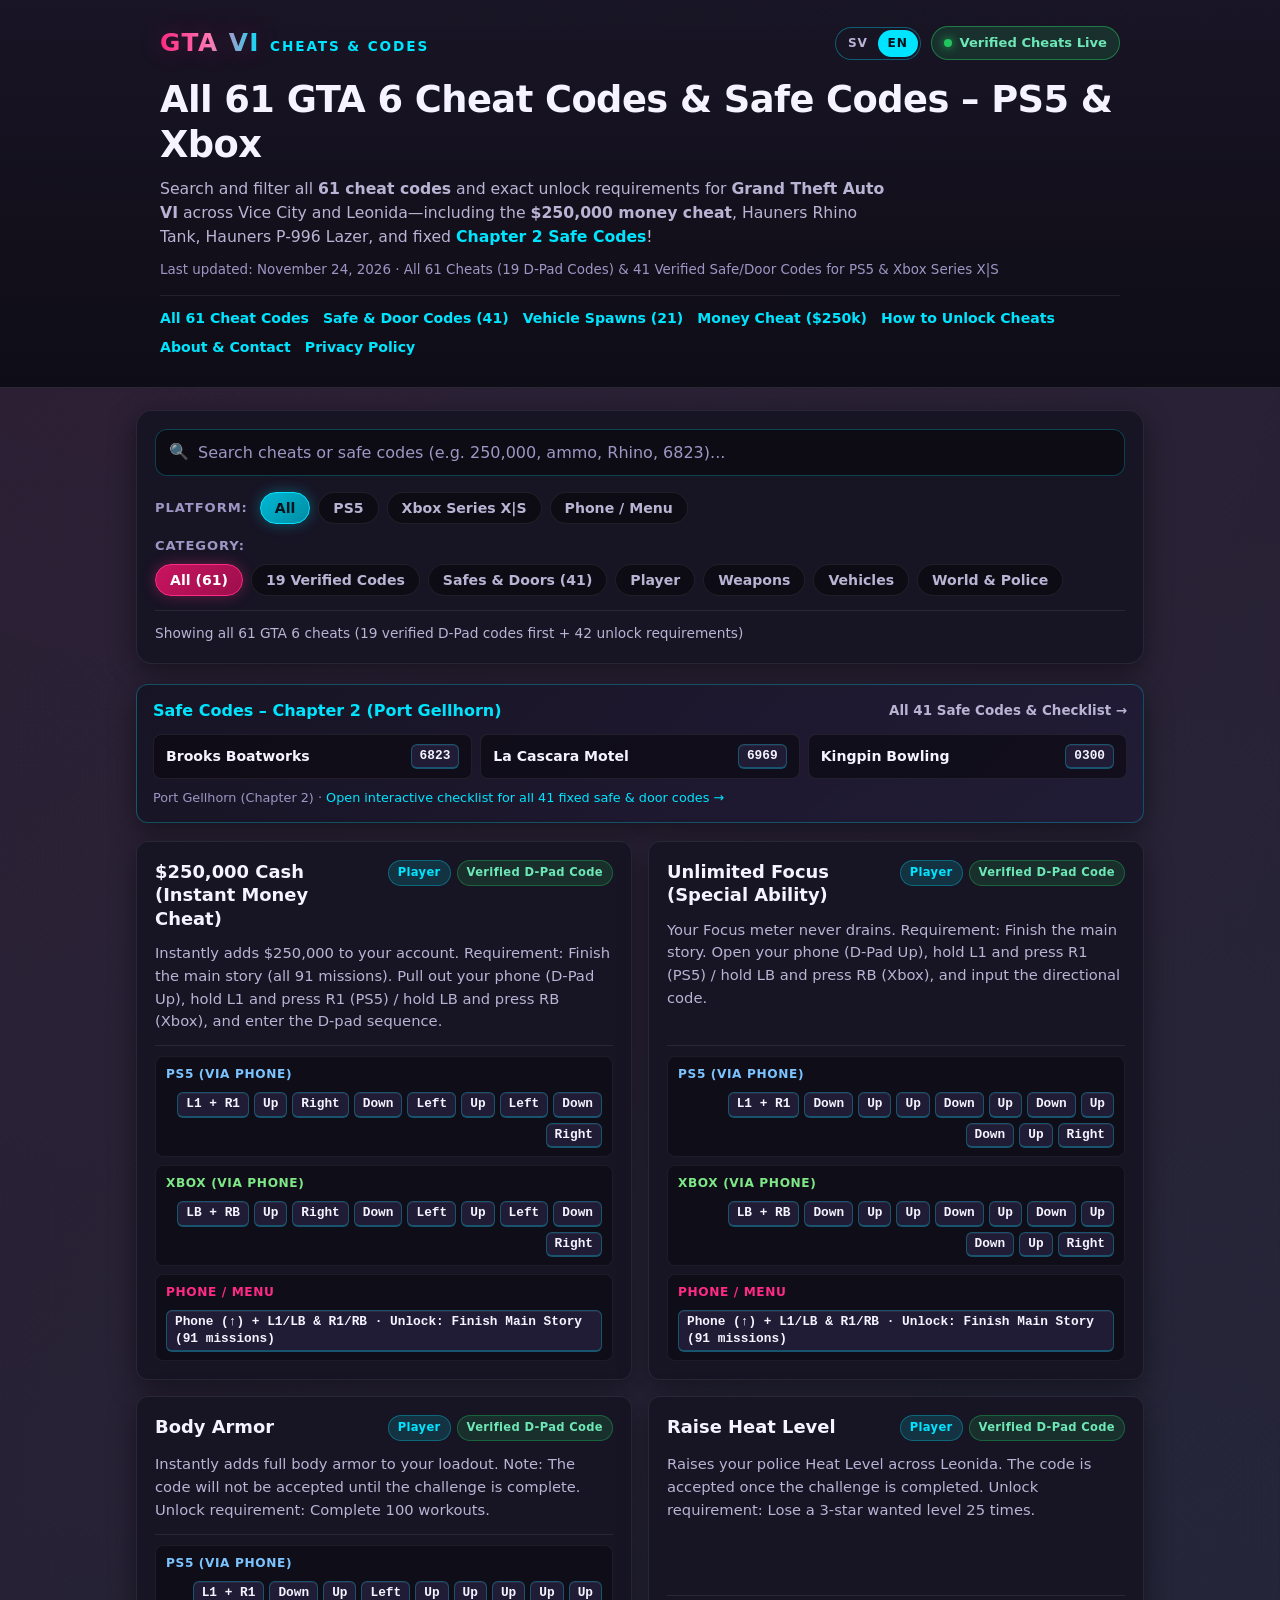
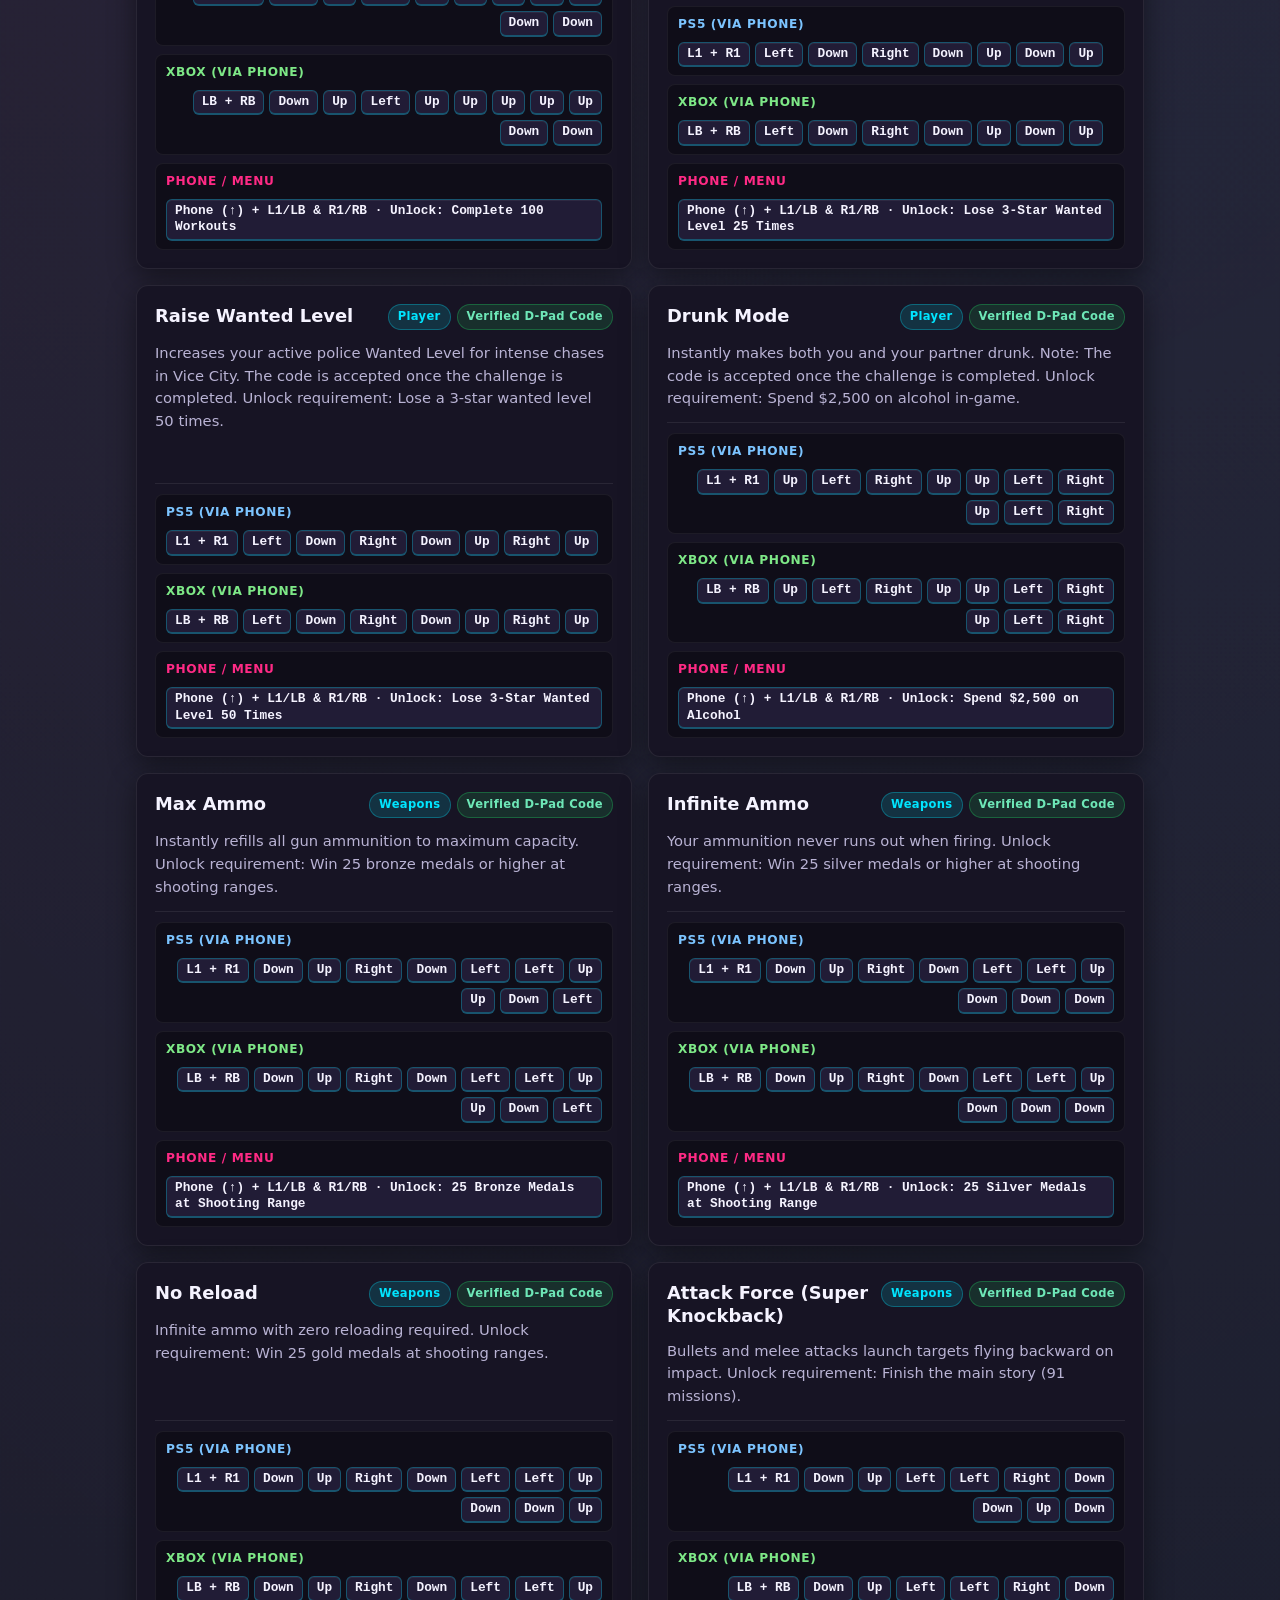
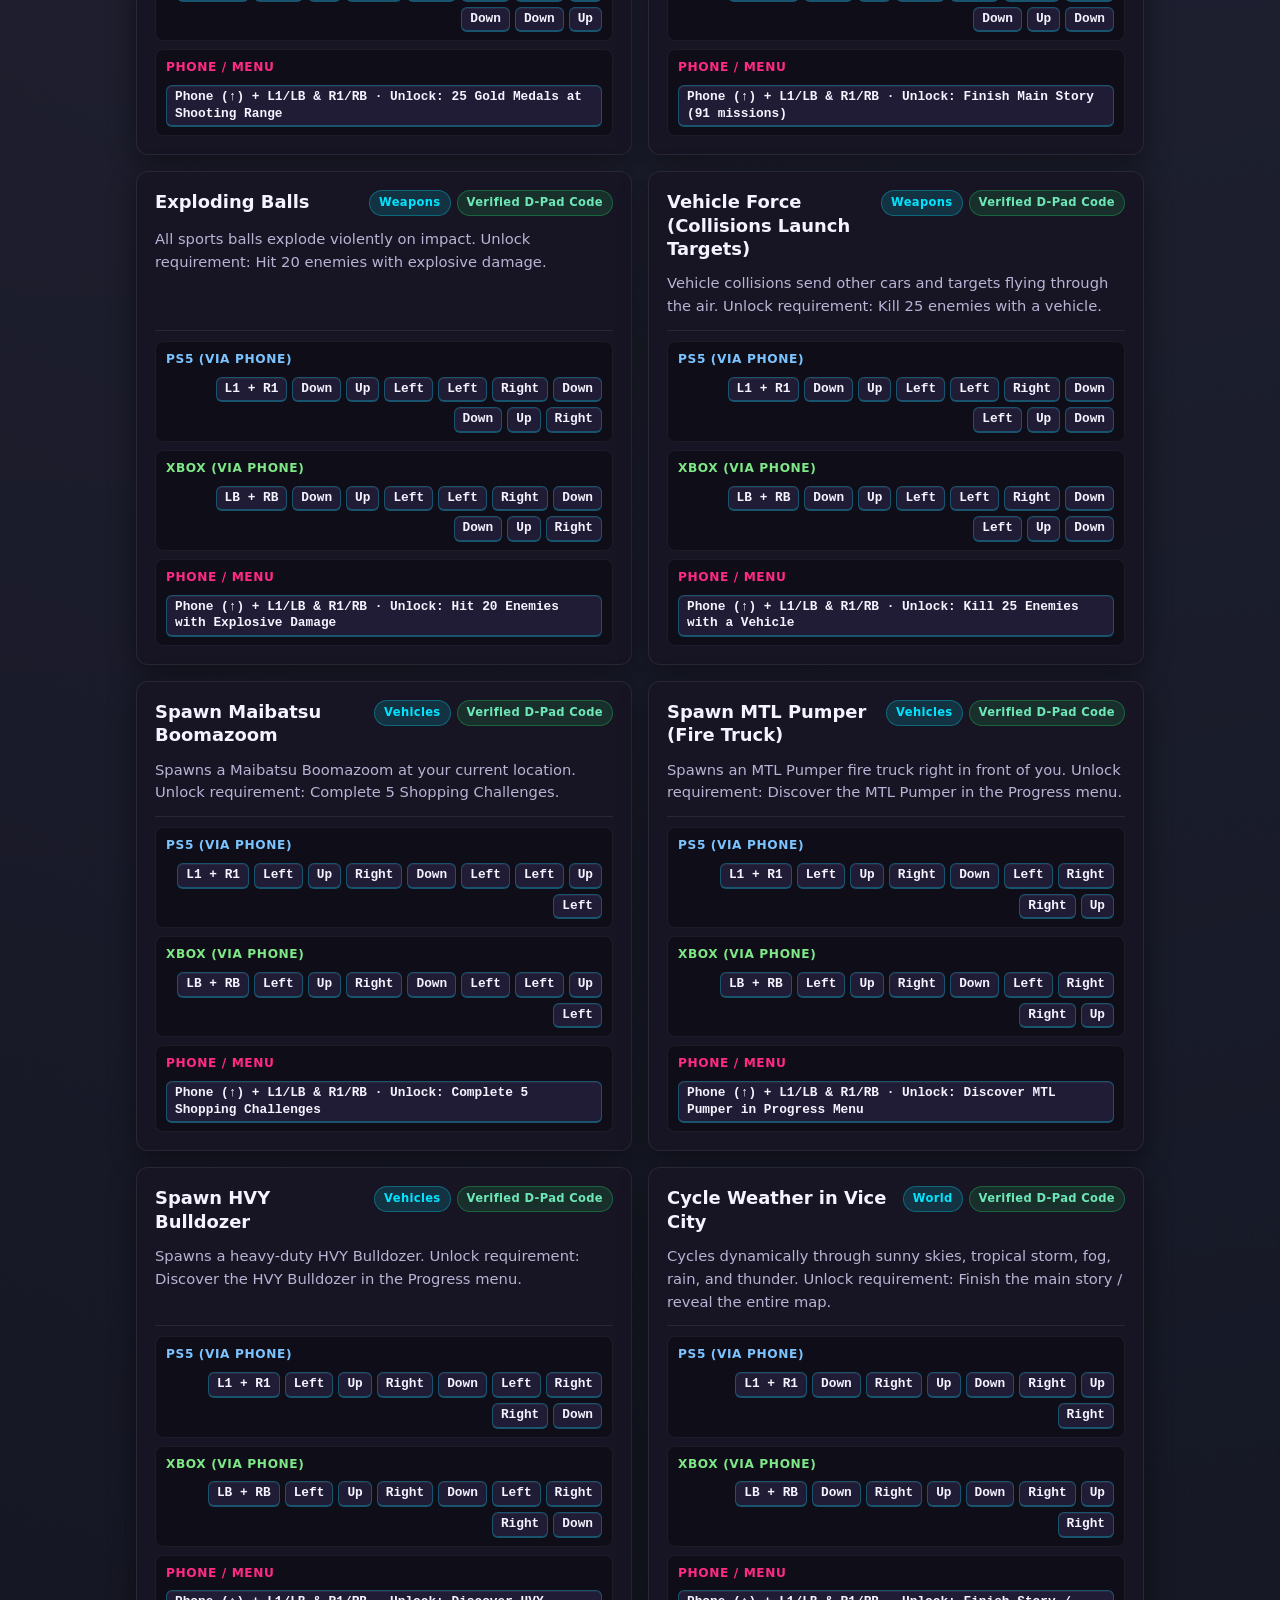
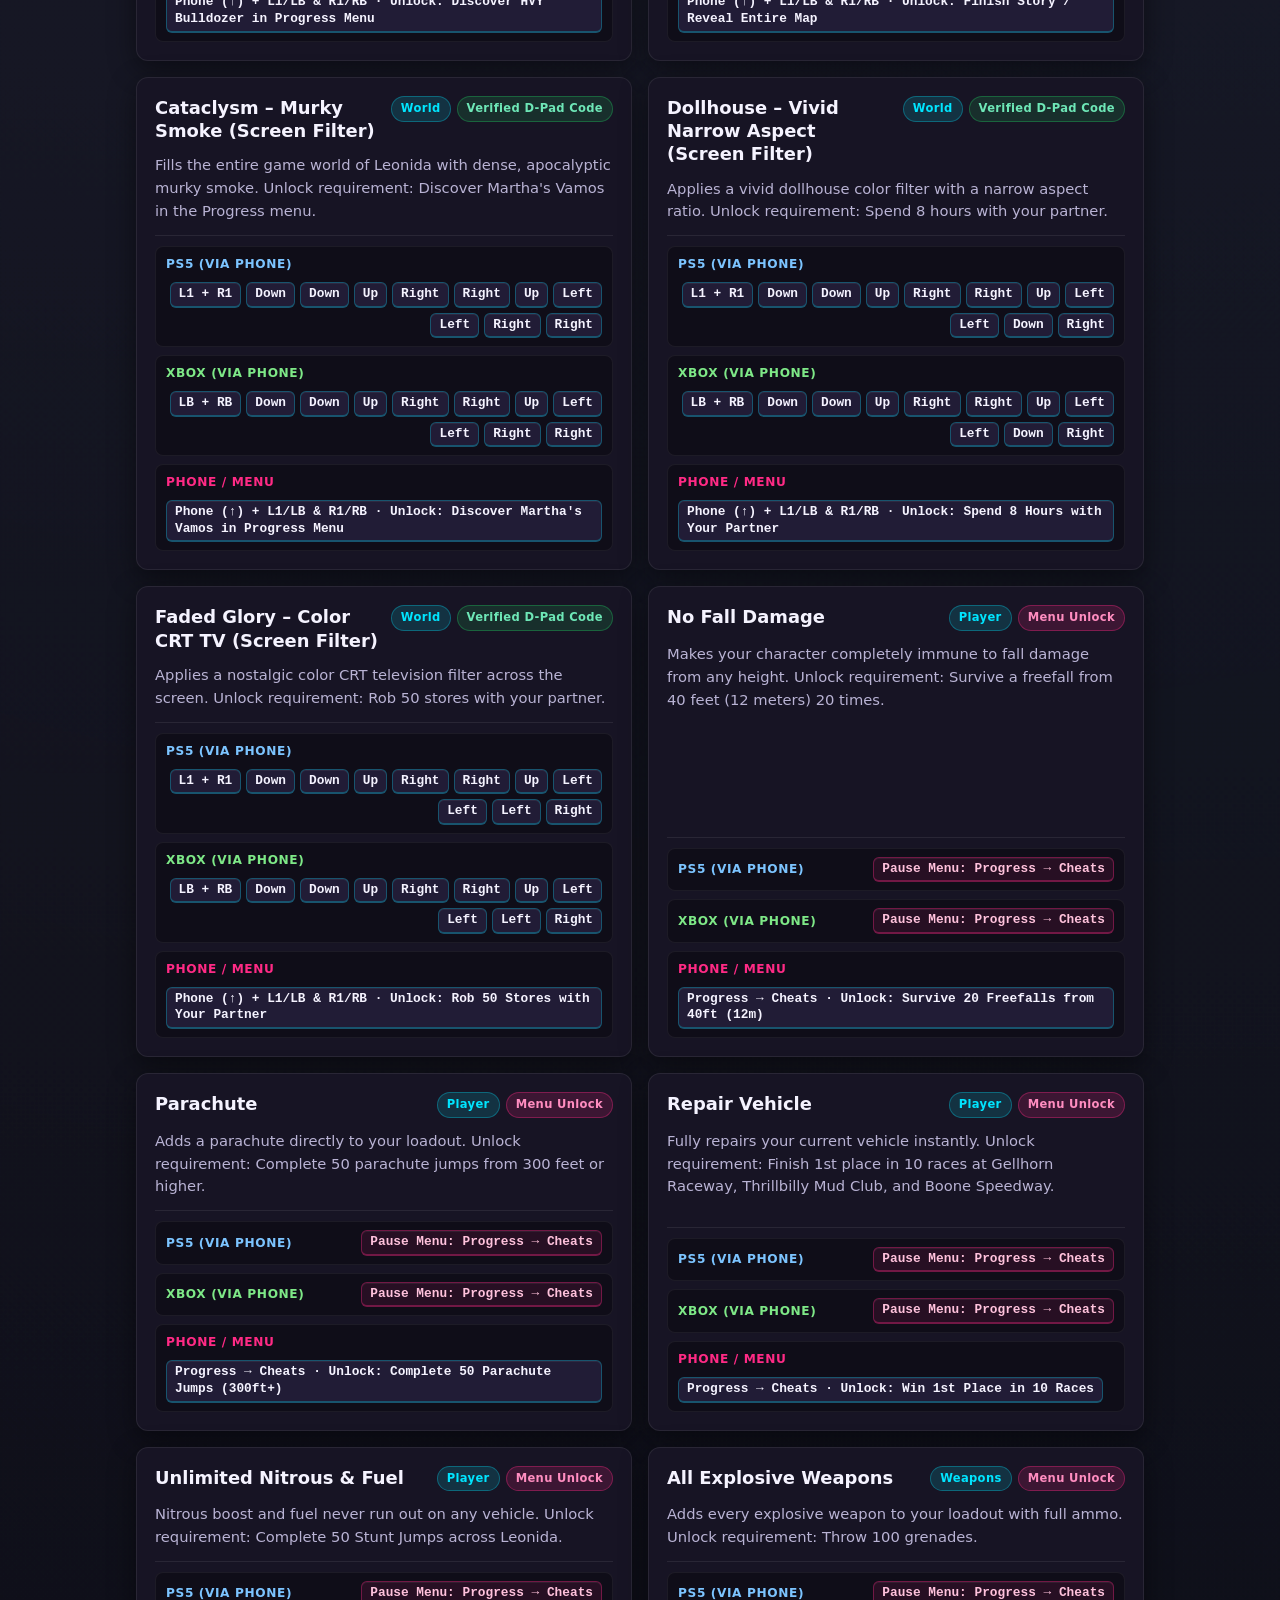
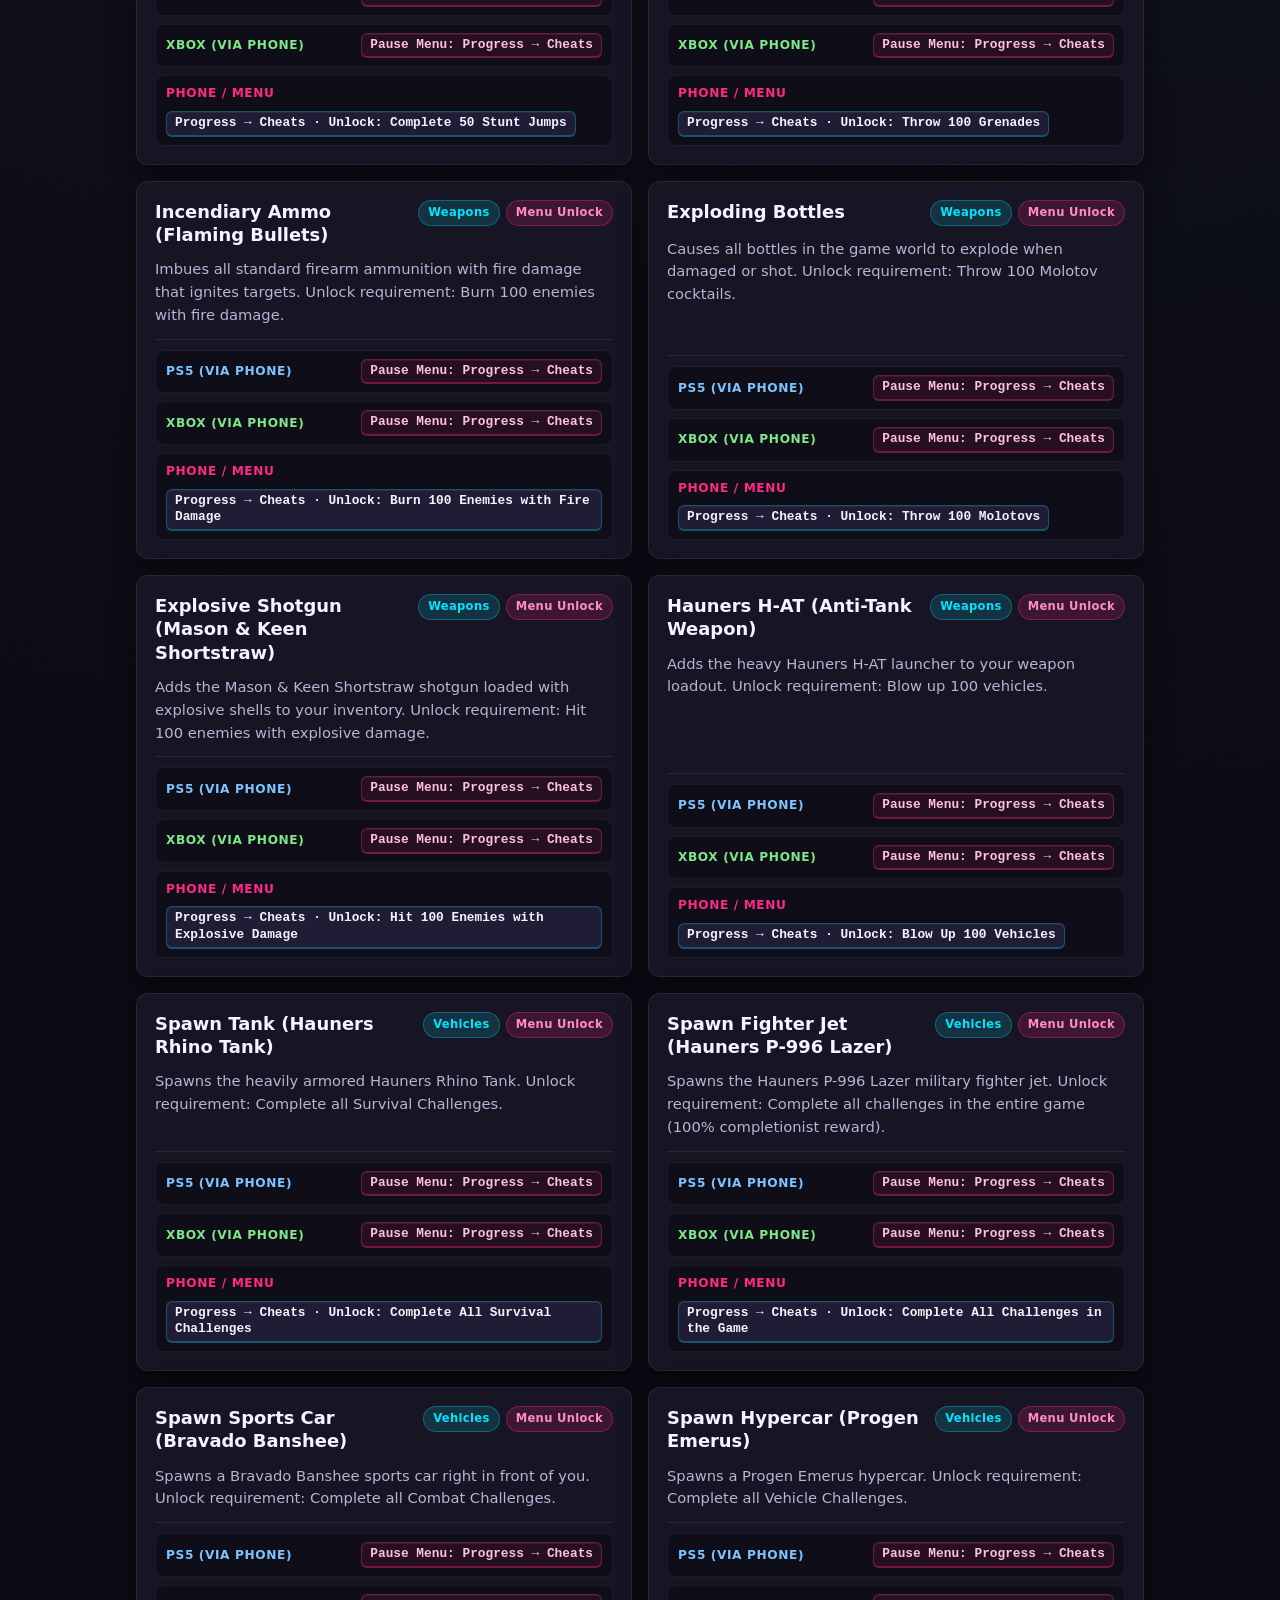
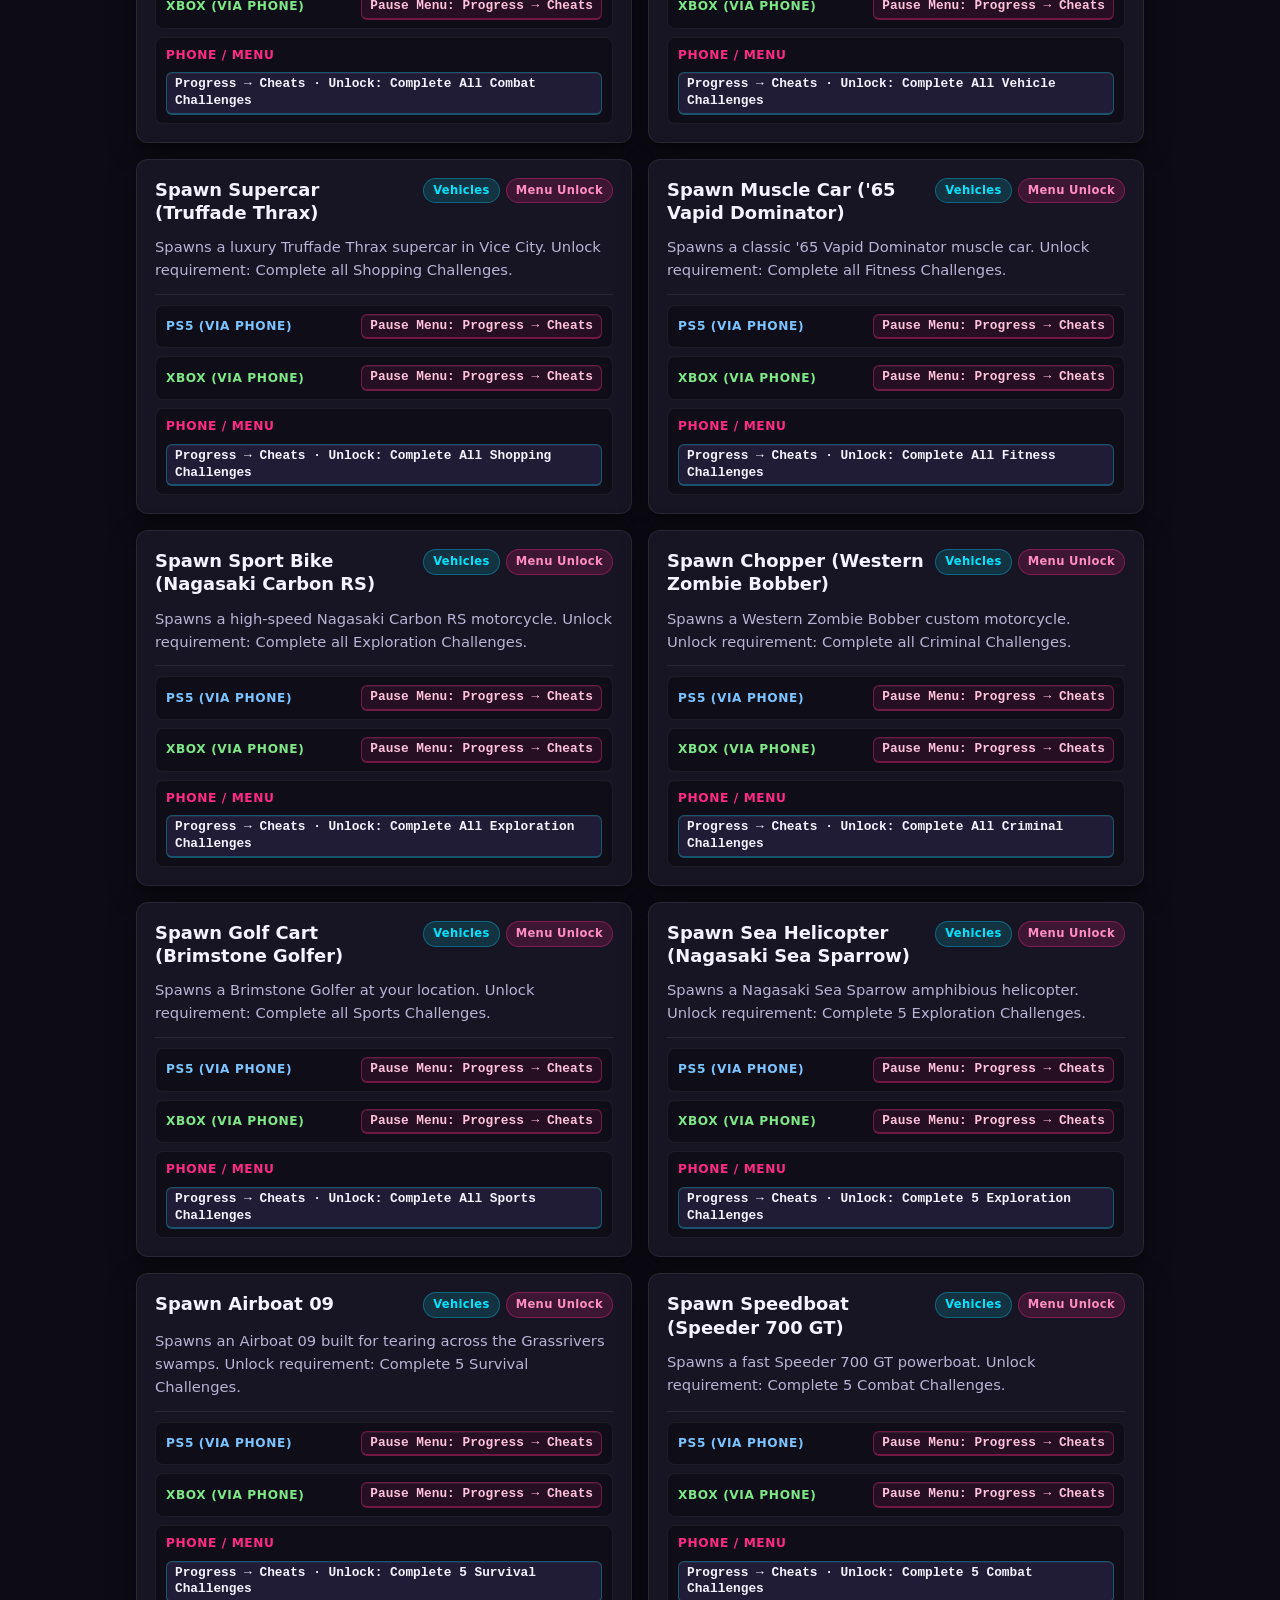
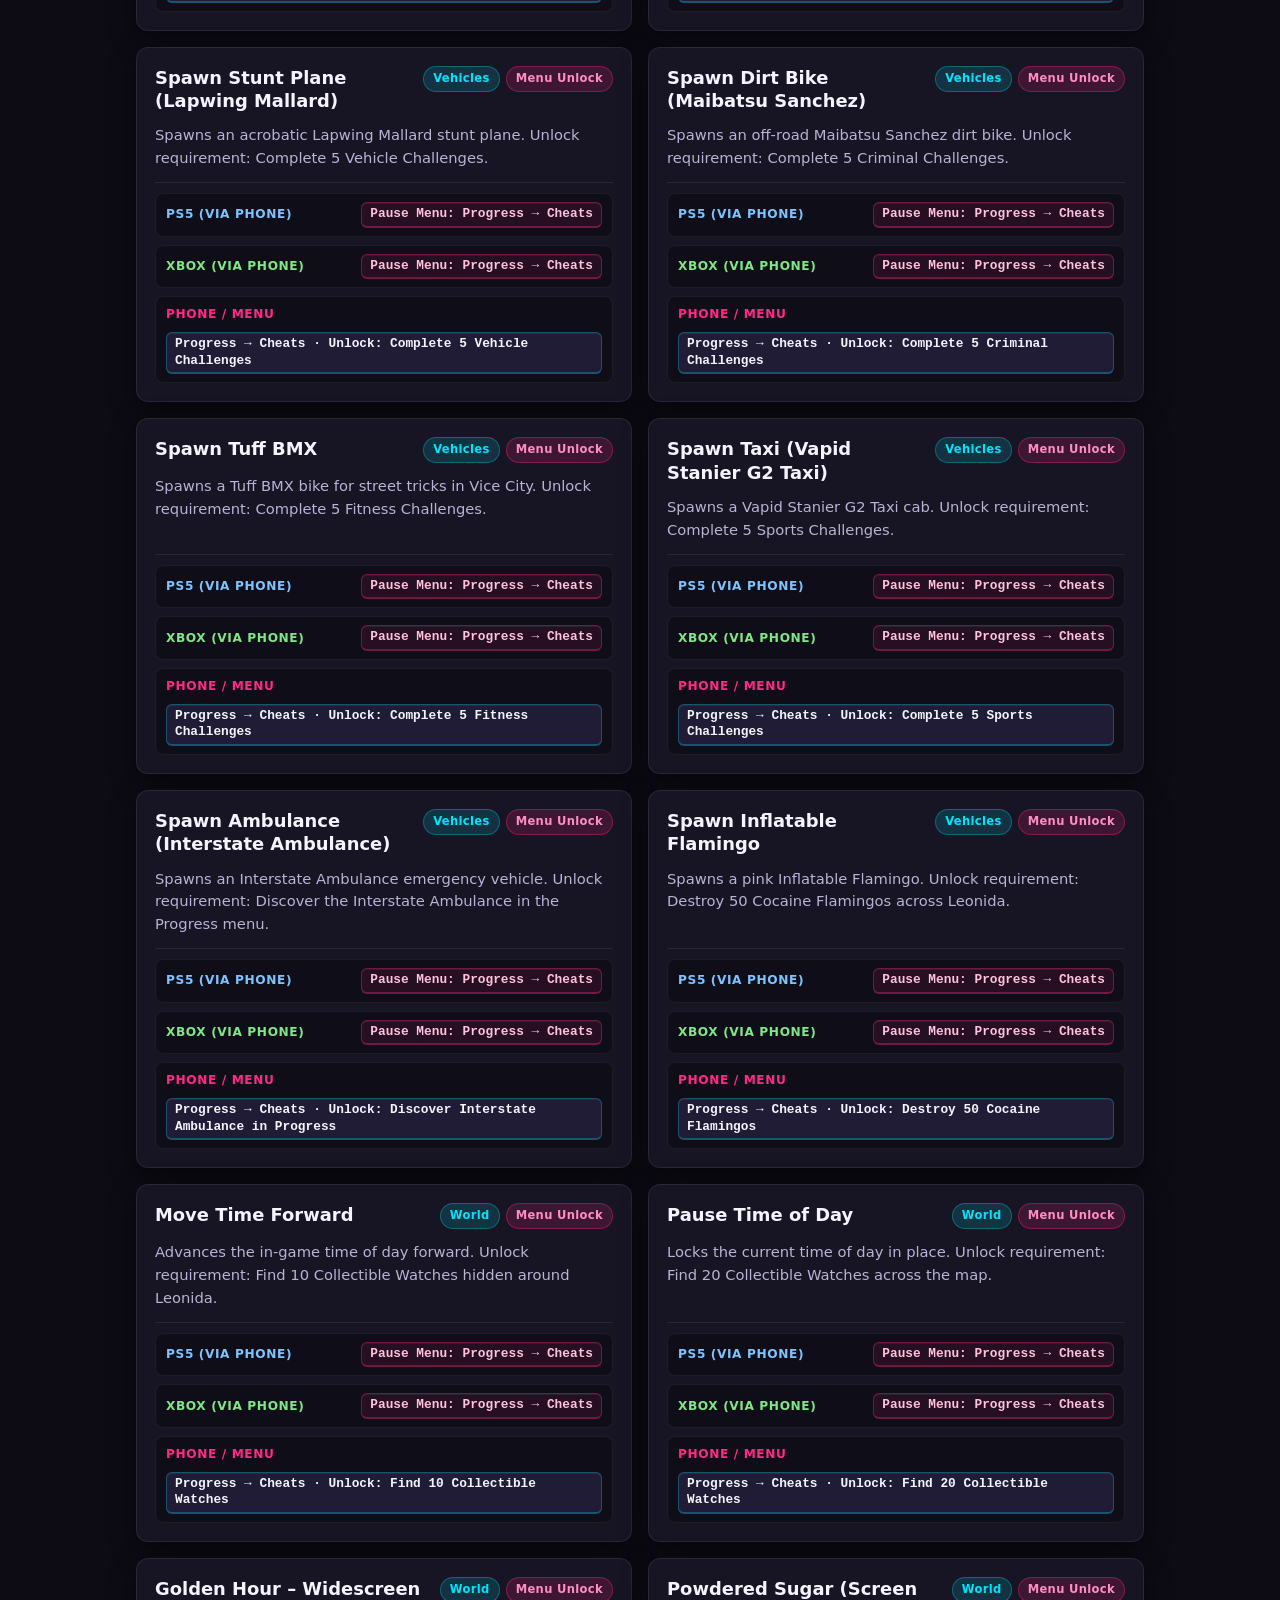
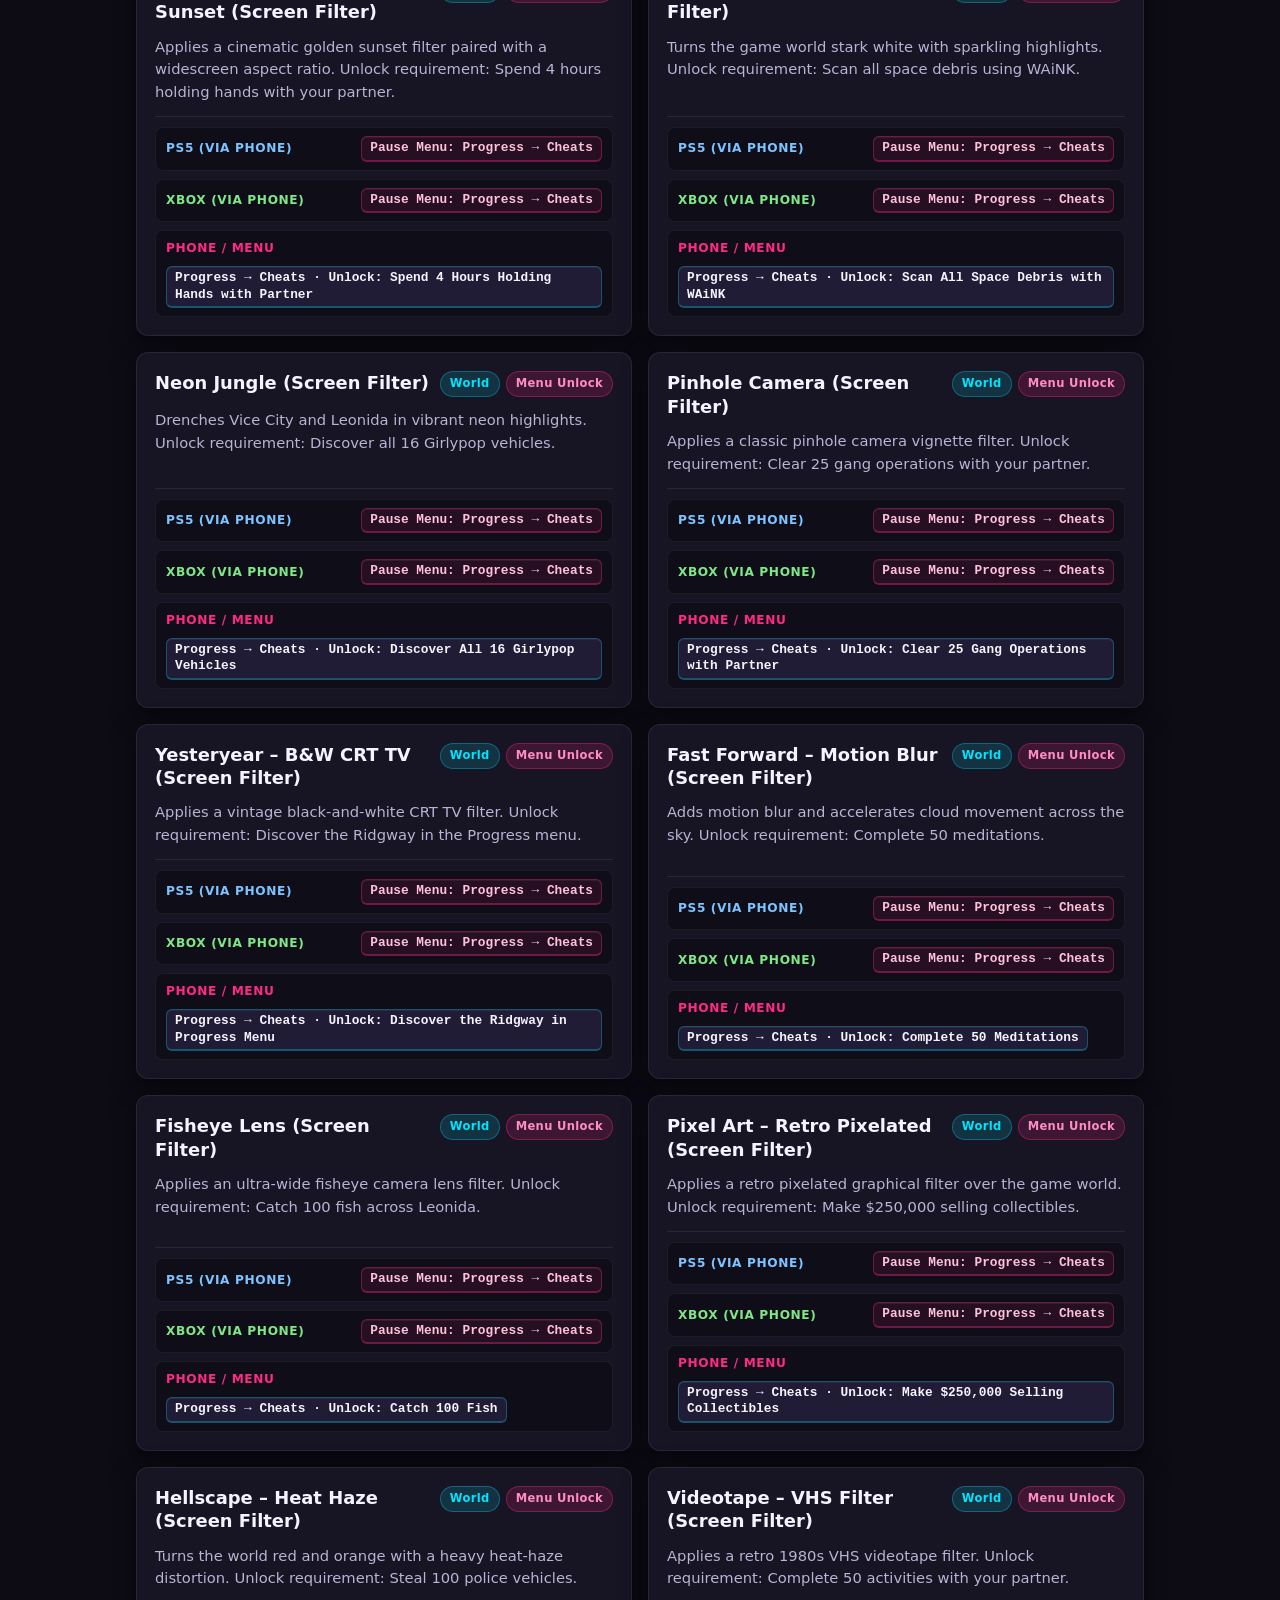
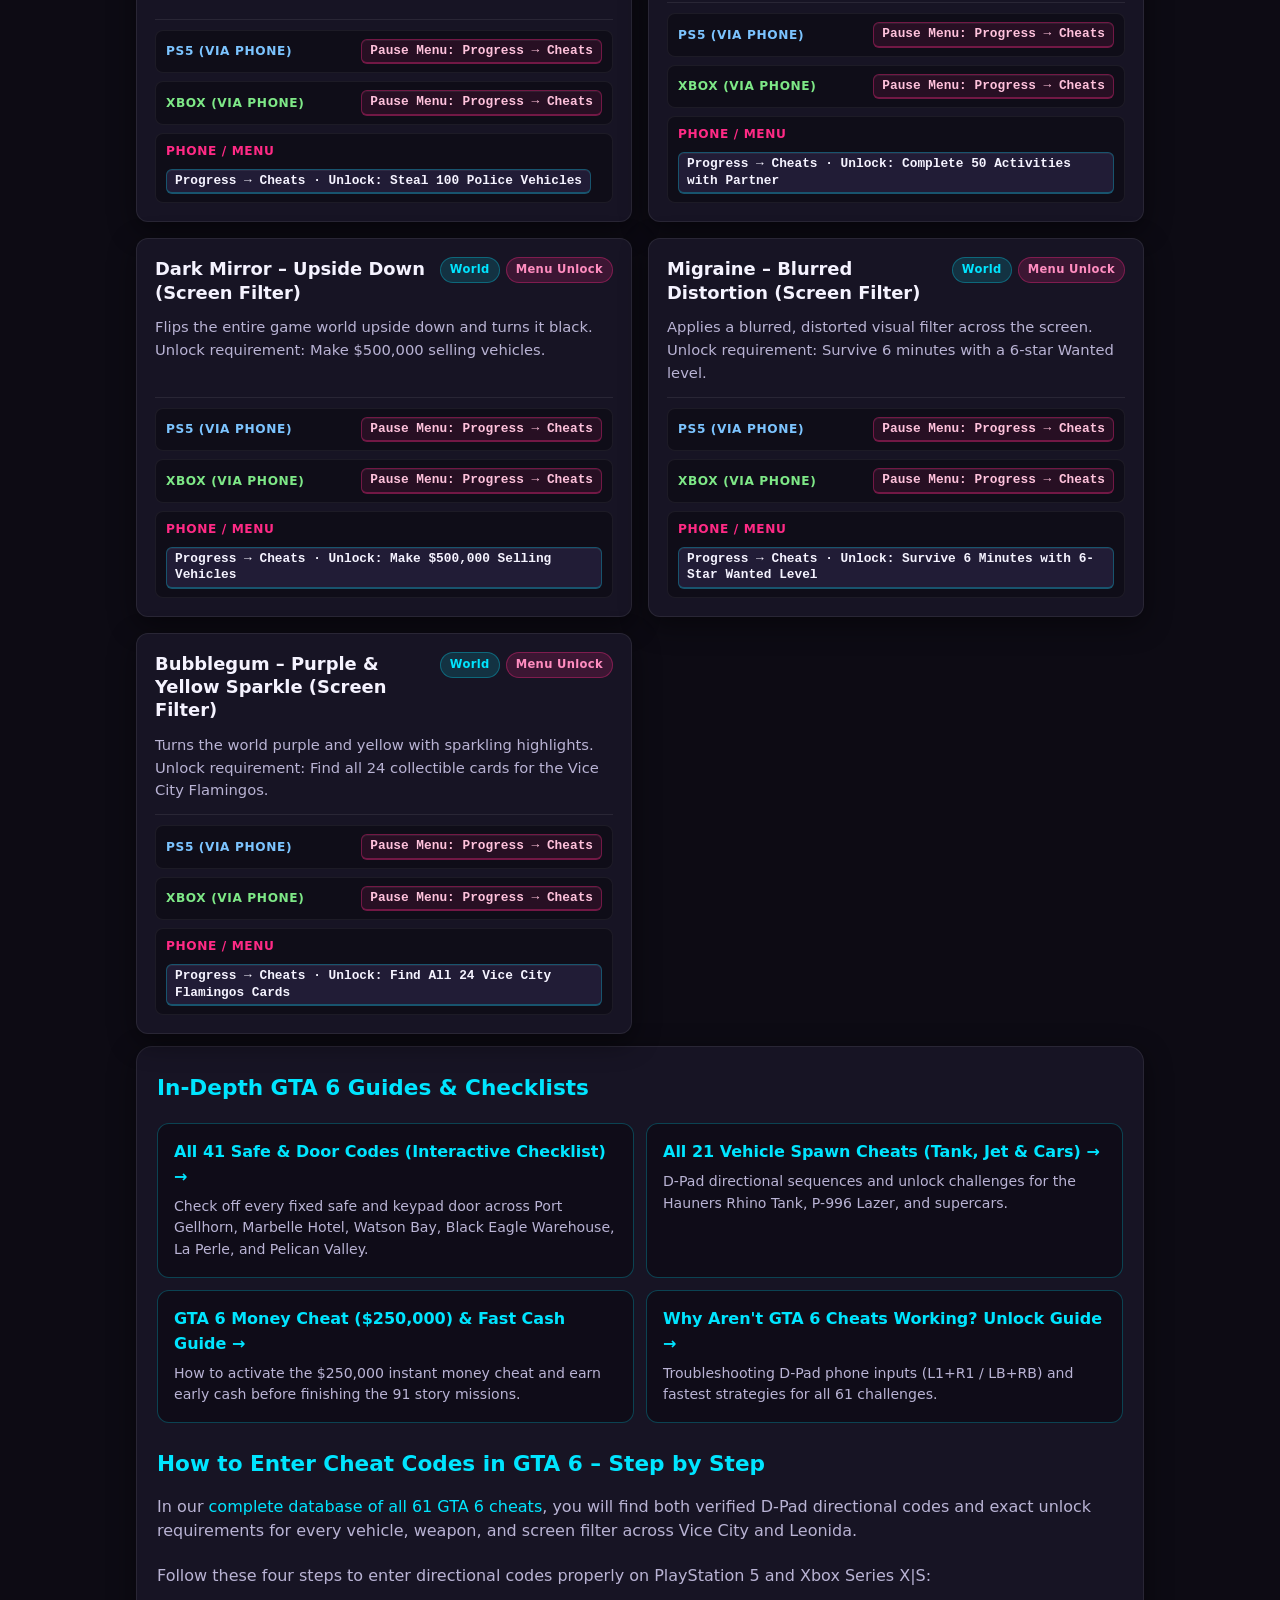
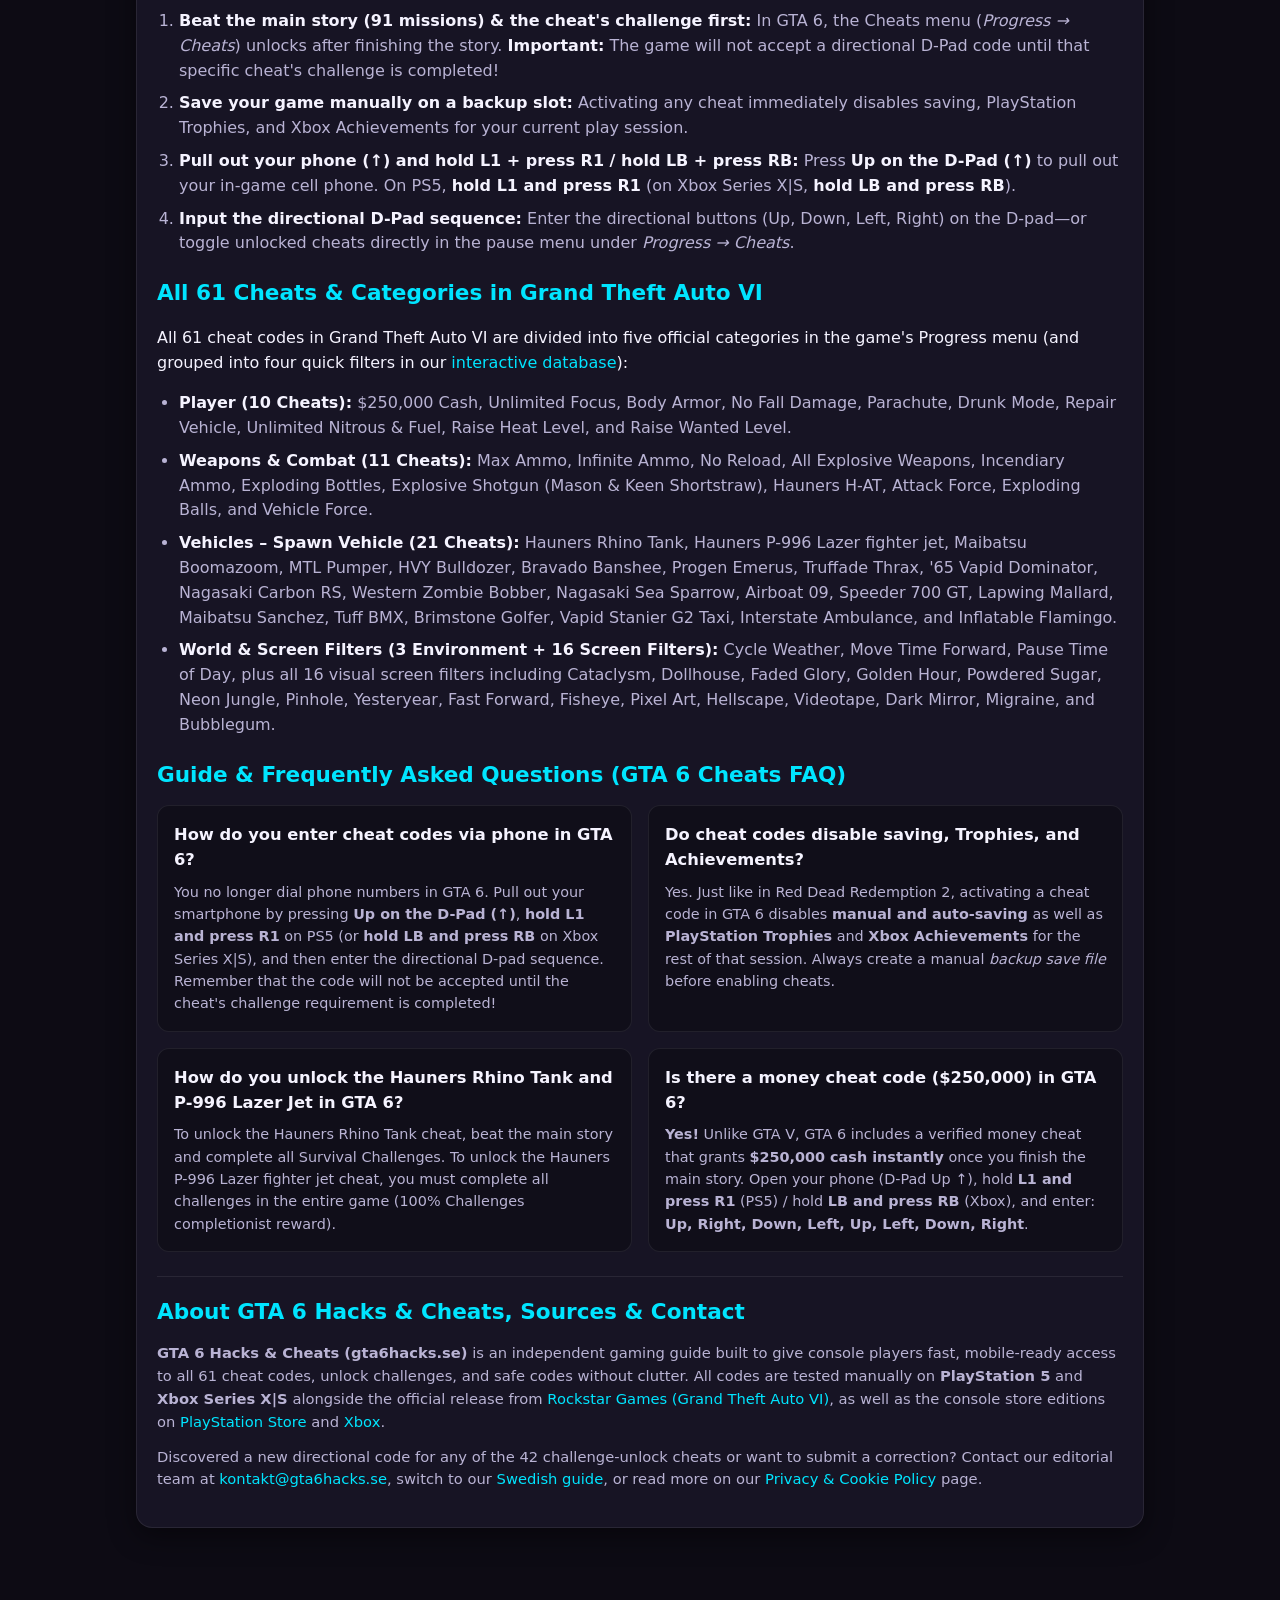
==== commit 0c6d5588: "Add Red Apple Orchard garage code 360782 (41 total) and Nov 24 secret vehicle details" ====
--- a/en.html
+++ b/en.html
@@ -7,7 +7,7 @@
   <link rel="alternate" hreflang="en" href="https://gta6hacks.se/en.html" />
   <link rel="alternate" hreflang="x-default" href="https://gta6hacks.se/en.html" />
   <title>GTA 6 Cheats (PS5 &amp; Xbox) – All Verified Codes (2026)</title>
-  <meta name="description" content="All 19 verified directional codes &amp; 61 cheats for Grand Theft Auto VI (GTA 6) on PS5 &amp; Xbox Series X|S via phone, plus 40 fixed Story Mode safe &amp; door codes.">
+  <meta name="description" content="All 19 verified directional codes &amp; 61 cheats for Grand Theft Auto VI (GTA 6) on PS5 &amp; Xbox Series X|S via phone, plus 41 fixed Story Mode safe &amp; door codes.">
   <meta name="robots" content="index, follow">
   <meta name="theme-color" content="#0d0b14">
   <link rel="canonical" href="https://gta6hacks.se/en.html">
@@ -20,13 +20,13 @@
   <meta property="og:site_name" content="GTA 6 Cheats &amp; Codes">
   <meta property="og:url" content="https://gta6hacks.se/en.html">
   <meta property="og:title" content="GTA 6 Cheats (PS5 &amp; Xbox) – All Verified Codes (2026)">
-  <meta property="og:description" content="All 19 verified directional codes &amp; 61 cheats for GTA 6 on PS5 &amp; Xbox Series X|S, plus 40 fixed safe &amp; door codes in Story Mode.">
+  <meta property="og:description" content="All 19 verified directional codes &amp; 61 cheats for GTA 6 on PS5 &amp; Xbox Series X|S, plus 41 fixed safe &amp; door codes in Story Mode.">
   <meta property="og:image" content="https://gta6hacks.se/logo.png">
 
   <!-- Twitter Card -->
   <meta name="twitter:card" content="summary_large_image">
   <meta name="twitter:title" content="GTA 6 Cheats (PS5 &amp; Xbox) – All Verified Codes (2026)">
-  <meta name="twitter:description" content="All 19 verified directional codes &amp; 61 cheats for GTA 6 on PS5 &amp; Xbox Series X|S, plus 40 Story Mode safe codes.">
+  <meta name="twitter:description" content="All 19 verified directional codes &amp; 61 cheats for GTA 6 on PS5 &amp; Xbox Series X|S, plus 41 Story Mode safe codes.">
   <meta name="twitter:image" content="https://gta6hacks.se/logo.png">
 
   <link rel="stylesheet" href="style.css?v=20261121c">
@@ -72,7 +72,7 @@
         "about": { "@id": "https://gta6hacks.se/#organization" },
         "inLanguage": "en",
         "datePublished": "2026-11-13",
-        "dateModified": "2026-11-23"
+        "dateModified": "2026-11-24"
       },
       {
         "@type": "FAQPage",
@@ -90,7 +90,7 @@
             "name": "What are all the GTA 6 Safe Codes and Door Codes in Story Mode?",
             "acceptedAnswer": {
               "@type": "Answer",
-              "text": "All 40 verified fixed GTA 6 Story, Safe & Door Codes: Lab Fees (Chapter 1): Acid Lab / Moonstone Boutique (0420) and Brian's Lockup (7700). Pelican Valley: PC password CLEAVES, safe 0072, and dock building 0212 (Crabshack VF5 SMG). Port Gellhorn (Chapter 2): Brooks Boatworks (6823), La Cascara Motel (6969), Kingpin Bowling (0300), and Delights Cabaret / Afternoon Delight (2008). Chapter 3: Waxman Island Garage / First Impressions (2404), Yasmani's Jewelry Jobs – Casa de Empeño (1680), Richardson Jewelry (6815), and Donovan Banks & Co. (0104). Vice City & Balsero: La Perle Garage (92665), Black Eagle Warehouse office door (789987) and safe (031462), North Balsero Lab / Take Out Kitty Litter (1999), Leonida Carrier Warehouse (9256), Marbelle Hotel Silent Hill Easter egg (955214), Janjak's Garage (4444), and Illegal Sneaker Trade (4124). Chapter 4 & Watson Bay: Pilot Pete's Hangar / Passing the Torch (3718), Watson Bay Safehouse (1819 – VF-G1), and Palmer Fishing Warehouse (1887 – Gold KZ-59). Other gang & secret codes: Abandoned House in Ambrosia (23554), Slator Towing Inc. on Gloriana Key (4567), Biker Hideout (1982), Cigar Import (1426), Randy's Wishlist Garage (2727), Sunrise RV Park (6769), Nova Auto Junkyard (7777), Key Lento Party House (092319), Cottonmouth Lake Trailer (44017), Mount Kalaga Shed (69185), Abandoned Laundry (62412), Farm Fix Meth Lab (2121), Casa Guardia (1965), Saber Shipping Facility (1122), Saber Shipping Yard (8046), and South Point Airfield UFO bunker (2341)."
+              "text": "All 41 verified fixed GTA 6 Story, Safe & Door Codes: Lab Fees (Chapter 1): Acid Lab / Moonstone Boutique (0420) and Brian's Lockup (7700). Pelican Valley: PC password CLEAVES, safe 0072, and dock building 0212 (Crabshack VF5 SMG). Port Gellhorn (Chapter 2): Brooks Boatworks (6823), La Cascara Motel (6969), Kingpin Bowling (0300), and Delights Cabaret / Afternoon Delight (2008). Chapter 3: Waxman Island Garage / First Impressions (2404), Yasmani's Jewelry Jobs – Casa de Empeño (1680), Richardson Jewelry (6815), and Donovan Banks & Co. (0104). Vice City & Balsero: La Perle Garage (92665), Black Eagle Warehouse office door (789987) and safe (031462), North Balsero Lab / Take Out Kitty Litter (1999), Leonida Carrier Warehouse (9256), Marbelle Hotel Silent Hill Easter egg (955214), Janjak's Garage (4444), and Illegal Sneaker Trade (4124). Chapter 4 & Watson Bay: Pilot Pete's Hangar / Passing the Torch (3718), Watson Bay Safehouse (1819 – VF-G1), and Palmer Fishing Warehouse (1887 – Gold KZ-59). Secret garages & other codes: Father Scrumpy's Red Apple Orchard / Applesauce Bobcat (360782), Key Lento Party House / Spiderweb Coquette (092319), Abandoned House in Ambrosia (23554), Slator Towing Inc. on Gloriana Key (4567), Biker Hideout (1982), Cigar Import (1426), Randy's Wishlist Garage (2727), Sunrise RV Park (6769), Nova Auto Junkyard (7777), Cottonmouth Lake Trailer (44017), Mount Kalaga Shed (69185), Abandoned Laundry (62412), Farm Fix Meth Lab (2121), Casa Guardia (1965), Saber Shipping Facility (1122), Saber Shipping Yard (8046), and South Point Airfield UFO bunker (2341)."
             }
           },
           {
@@ -154,11 +154,11 @@
         <a href="#safe-codes"><strong>Chapter 2 Safe Codes</strong></a>!
       </p>
       <p class="last-updated">
-        Last updated: <time datetime="2026-11-23">November 23, 2026</time> &middot; All 61 Cheats (19 D-Pad Codes) &amp; 40 Verified Safe/Door Codes for PS5 &amp; Xbox Series X|S
+        Last updated: <time datetime="2026-11-24">November 24, 2026</time> &middot; All 61 Cheats (19 D-Pad Codes) &amp; 41 Verified Safe/Door Codes for PS5 &amp; Xbox Series X|S
       </p>
       <nav class="quick-nav" aria-label="Quick navigation">
         <a href="#cheats-section">All 61 Cheat Codes</a>
-        <a href="safe-codes.html">Safe &amp; Door Codes (40)</a>
+        <a href="safe-codes.html">Safe &amp; Door Codes (41)</a>
         <a href="vehicle-cheats.html">Vehicle Spawns (21)</a>
         <a href="money-cheat.html">Money Cheat ($250k)</a>
         <a href="how-to-unlock-cheats.html">How to Unlock Cheats</a>
@@ -231,7 +231,7 @@
             <div class="filter-buttons" id="category-filters">
               <button type="button" class="filter-btn active" data-category="All">All (61)</button>
               <button type="button" class="filter-btn" data-category="Verified">19 Verified Codes</button>
-              <button type="button" class="filter-btn" data-category="Safes">Safes &amp; Doors (40)</button>
+              <button type="button" class="filter-btn" data-category="Safes">Safes &amp; Doors (41)</button>
               <button type="button" class="filter-btn" data-category="Player">Player</button>
               <button type="button" class="filter-btn" data-category="Weapons">Weapons</button>
               <button type="button" class="filter-btn" data-category="Vehicles">Vehicles</button>
@@ -277,7 +277,7 @@
       <section class="safe-codes-strip" id="safe-codes" aria-label="Chapter 2 Safe Codes in Port Gellhorn">
         <div class="safe-strip-header">
           <h2 class="safe-strip-title">Safe Codes – Chapter 2 (Port Gellhorn)</h2>
-          <a href="safe-codes.html" class="safe-strip-link">All 40 Safe Codes &amp; Checklist &rarr;</a>
+          <a href="safe-codes.html" class="safe-strip-link">All 41 Safe Codes &amp; Checklist &rarr;</a>
         </div>
         <div class="safe-strip-grid">
           <div class="safe-strip-item">
@@ -294,7 +294,7 @@
           </div>
         </div>
         <p class="safe-strip-note">
-          Port Gellhorn (Chapter 2) &middot; <a href="safe-codes.html">Open interactive checklist for all 40 fixed safe &amp; door codes &rarr;</a>
+          Port Gellhorn (Chapter 2) &middot; <a href="safe-codes.html">Open interactive checklist for all 41 fixed safe &amp; door codes &rarr;</a>
         </p>
       </section>
 
@@ -385,7 +385,7 @@
         <h2>In-Depth GTA 6 Guides &amp; Checklists</h2>
         <div class="guide-nav-cards">
           <a href="safe-codes.html" class="guide-nav-card">
-            <strong>All 40 Safe &amp; Door Codes (Interactive Checklist) &rarr;</strong>
+            <strong>All 41 Safe &amp; Door Codes (Interactive Checklist) &rarr;</strong>
             <span>Check off every fixed safe and keypad door across Port Gellhorn, Marbelle Hotel, Watson Bay, Black Eagle Warehouse, La Perle, and Pelican Valley.</span>
           </a>
           <a href="vehicle-cheats.html" class="guide-nav-card">
@@ -620,7 +620,7 @@
     </div>
   </div>
 
-  <script src="script-en.js?v=20261123c" defer></script>
+  <script src="script-en.js?v=20261124" defer></script>
   <script data-goatcounter="https://gta6hacks.goatcounter.com/count"
           async src="https://gc.zgo.at/count.js"></script>
 </body>
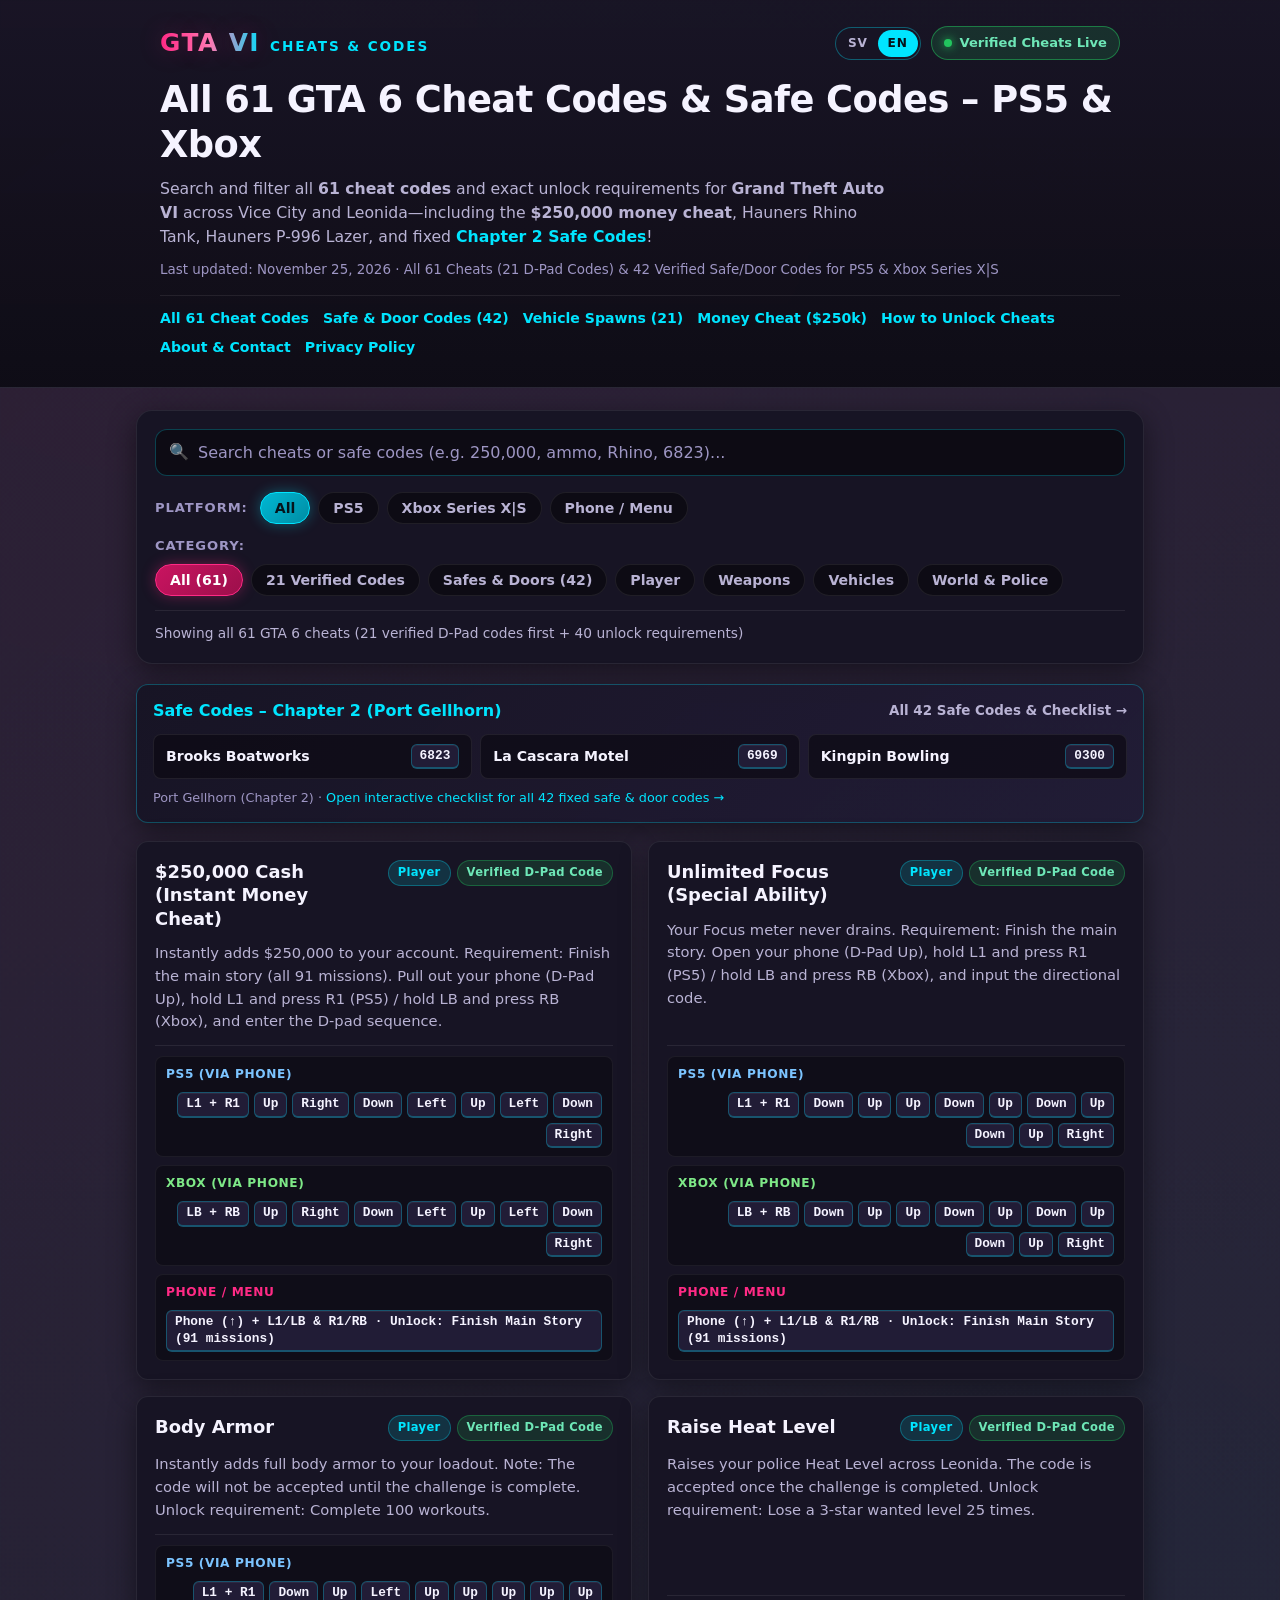
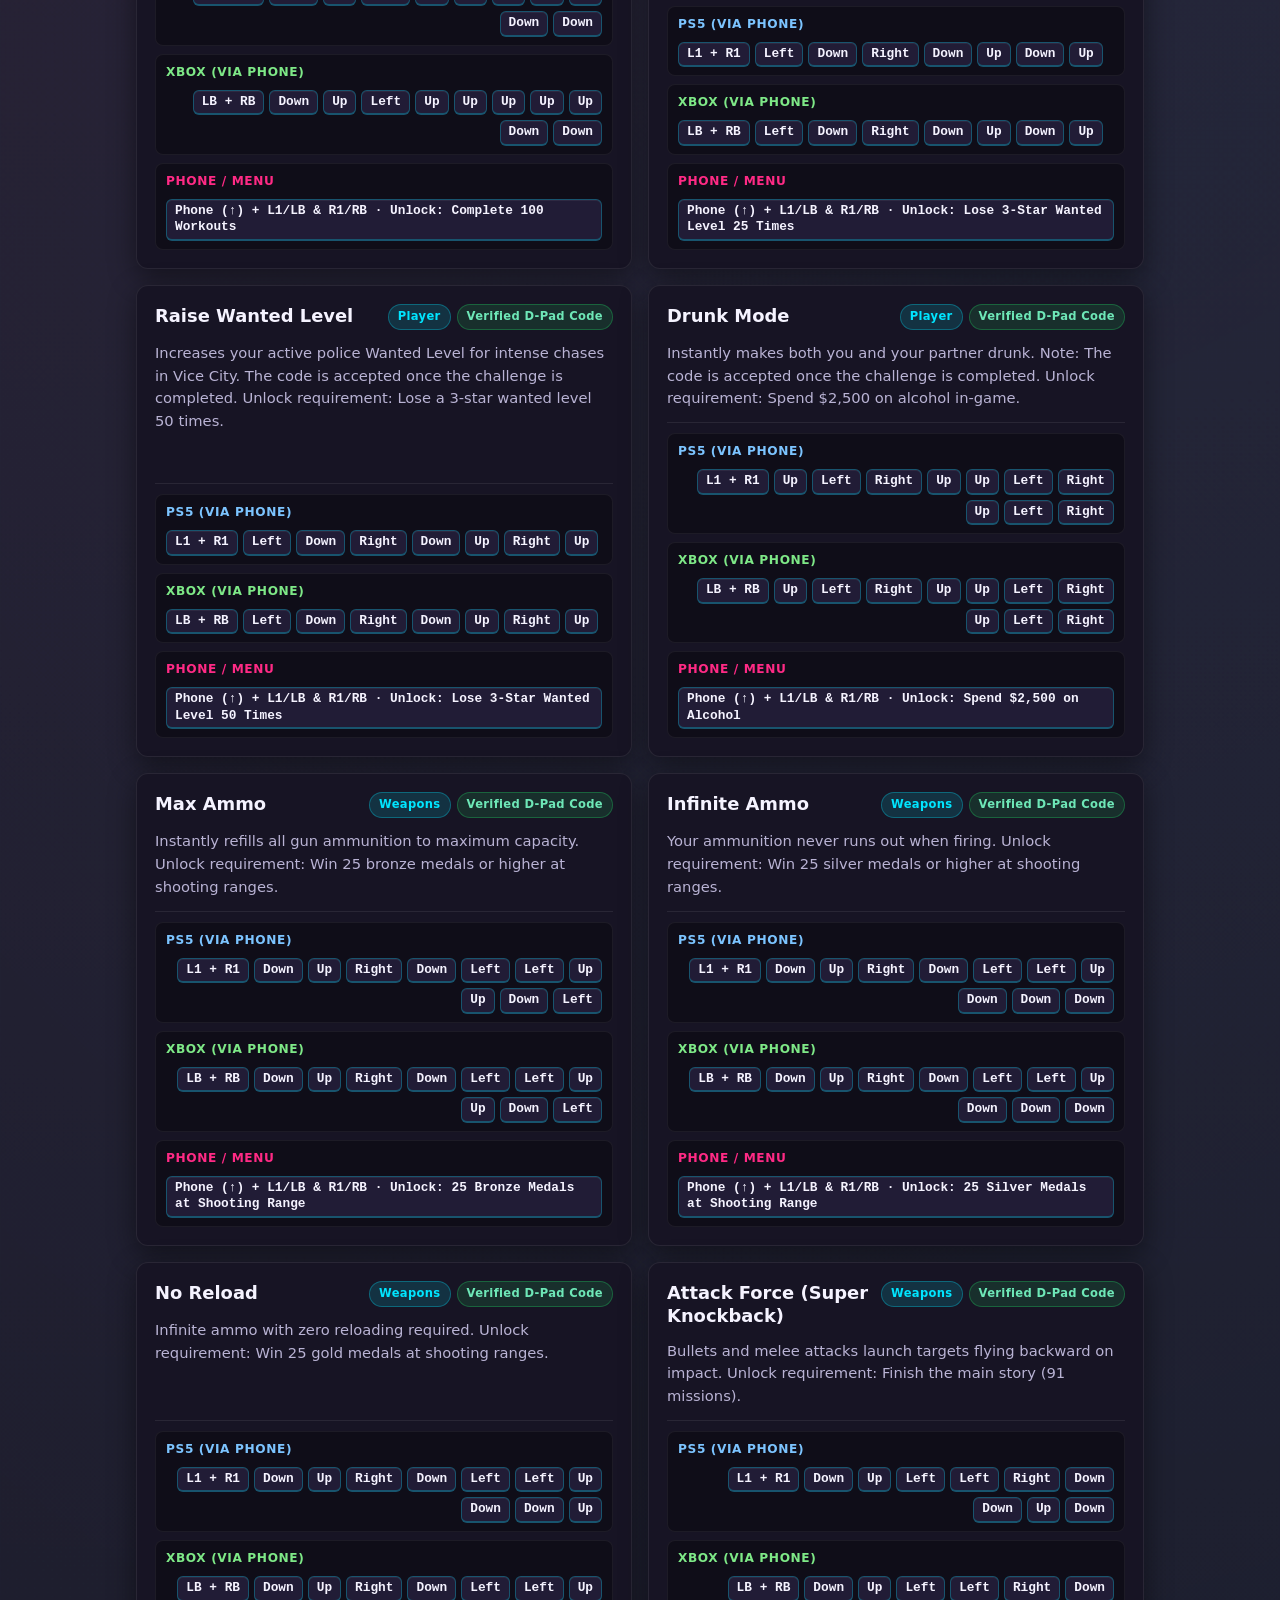
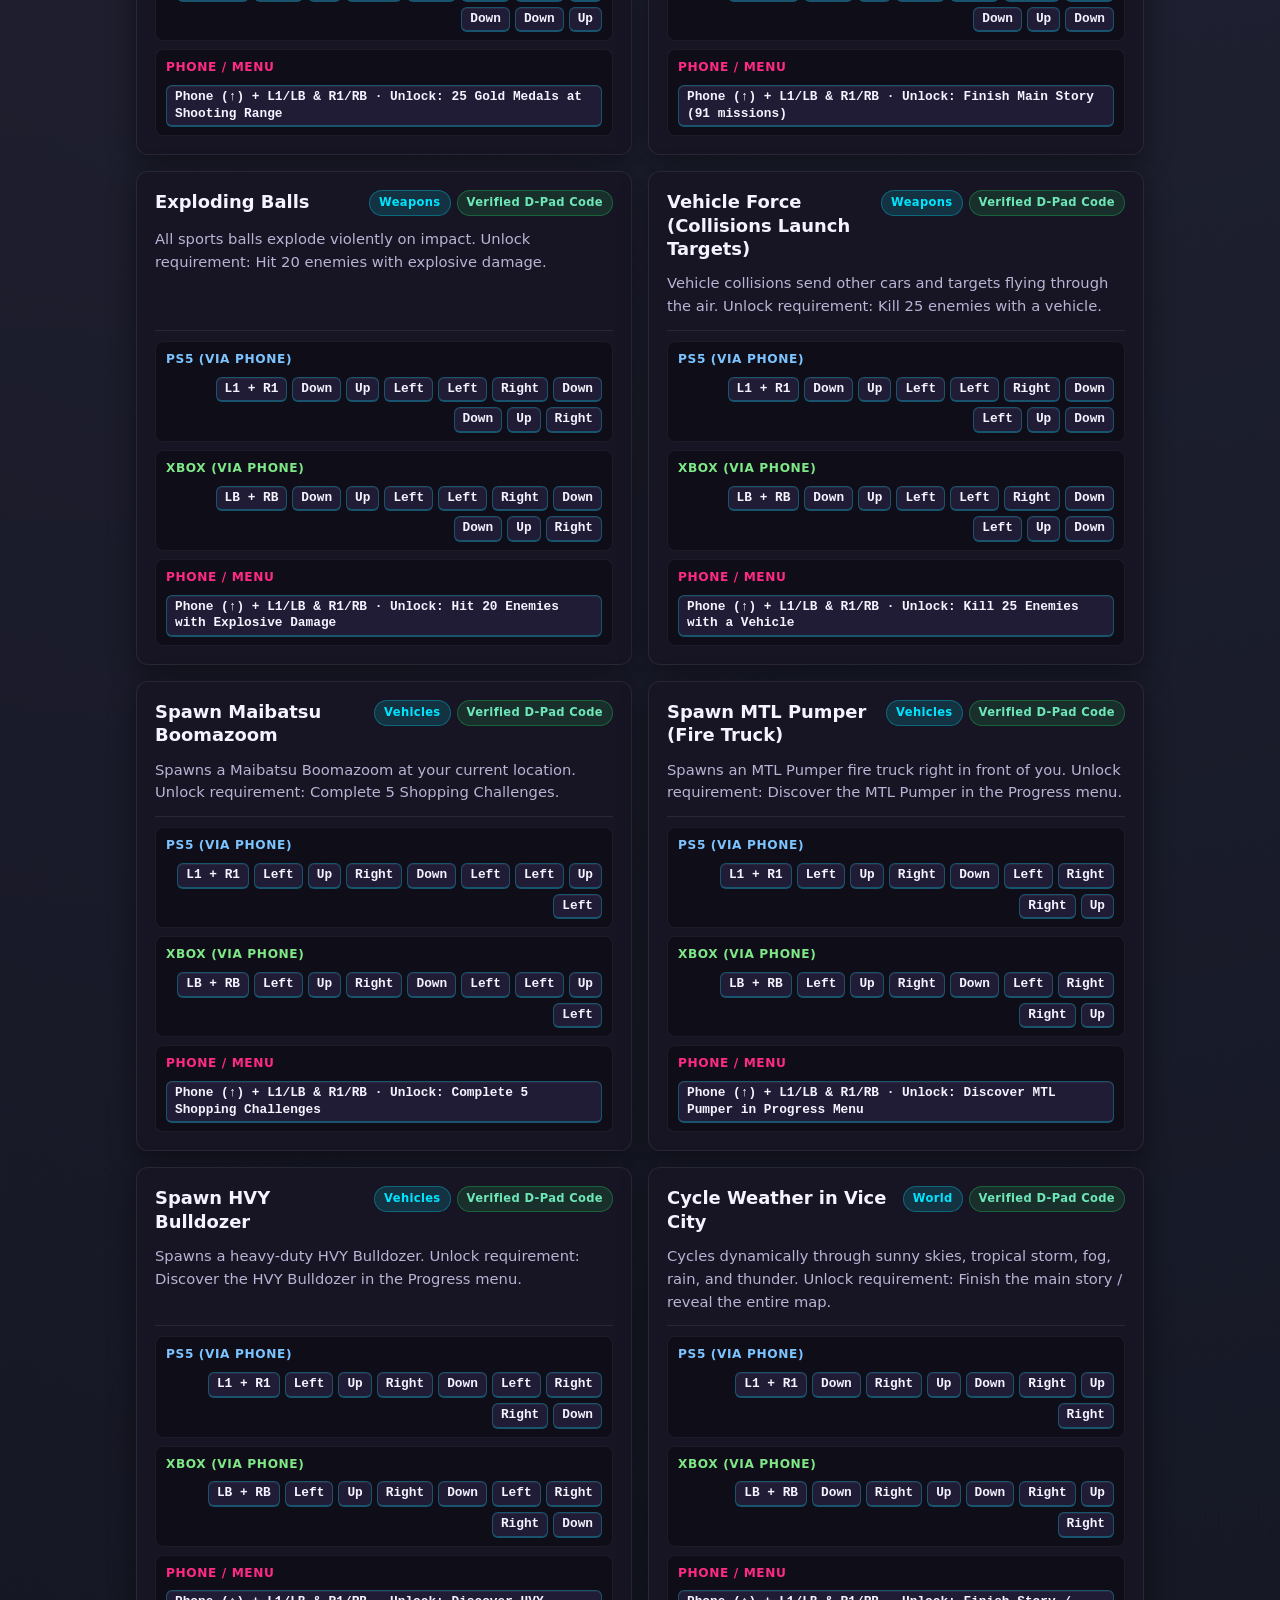
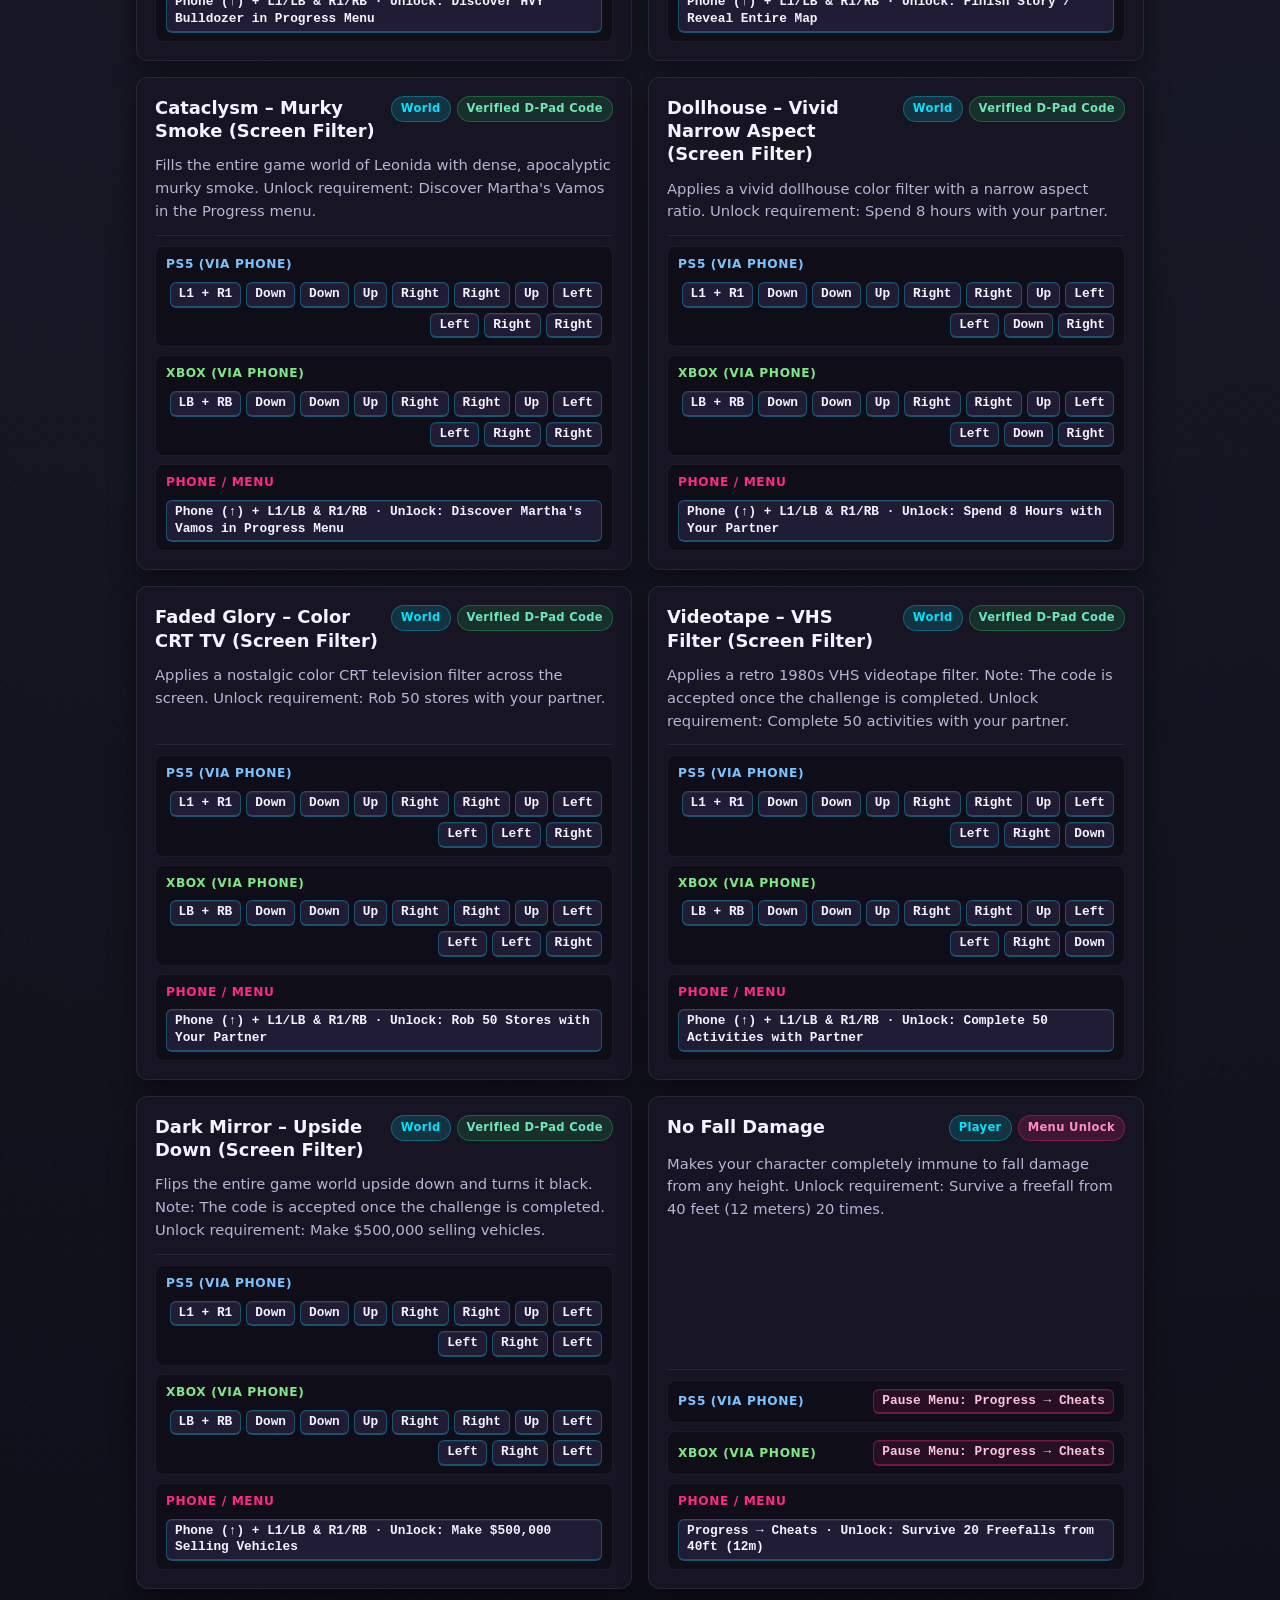
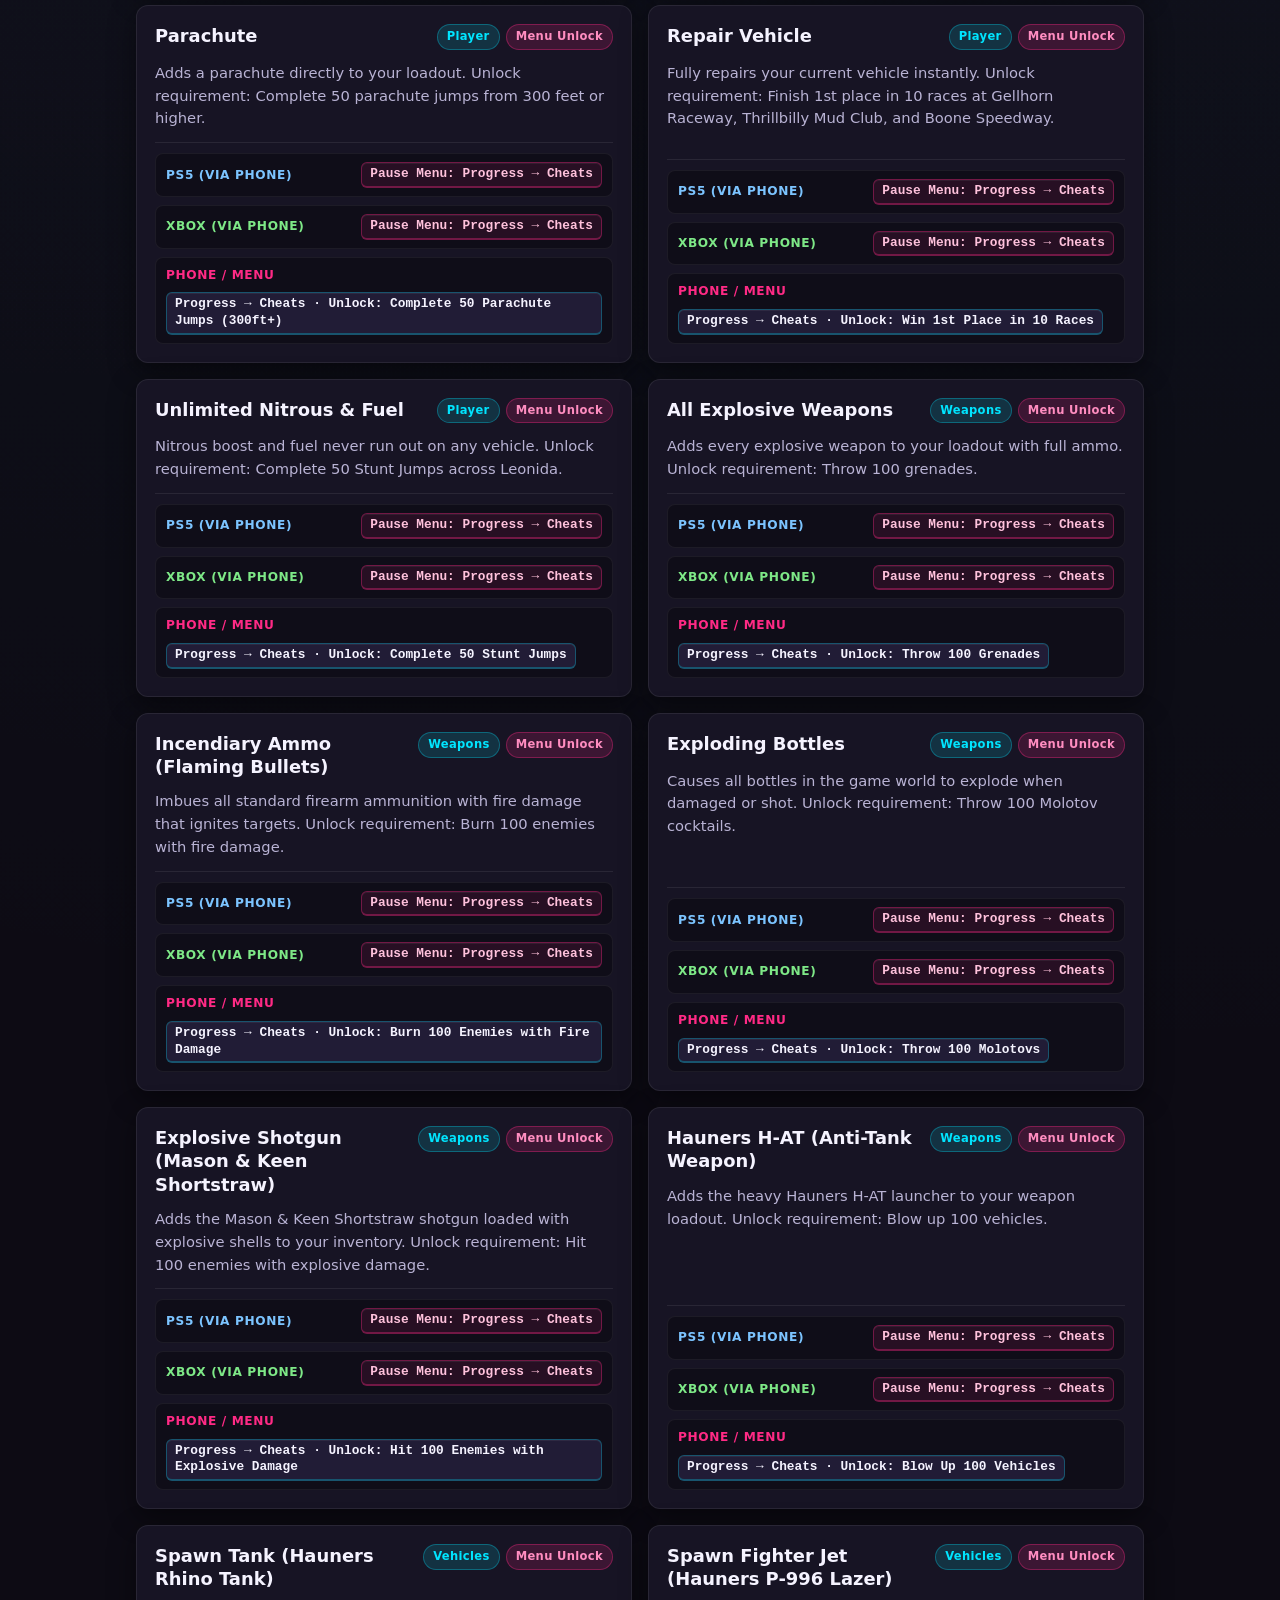
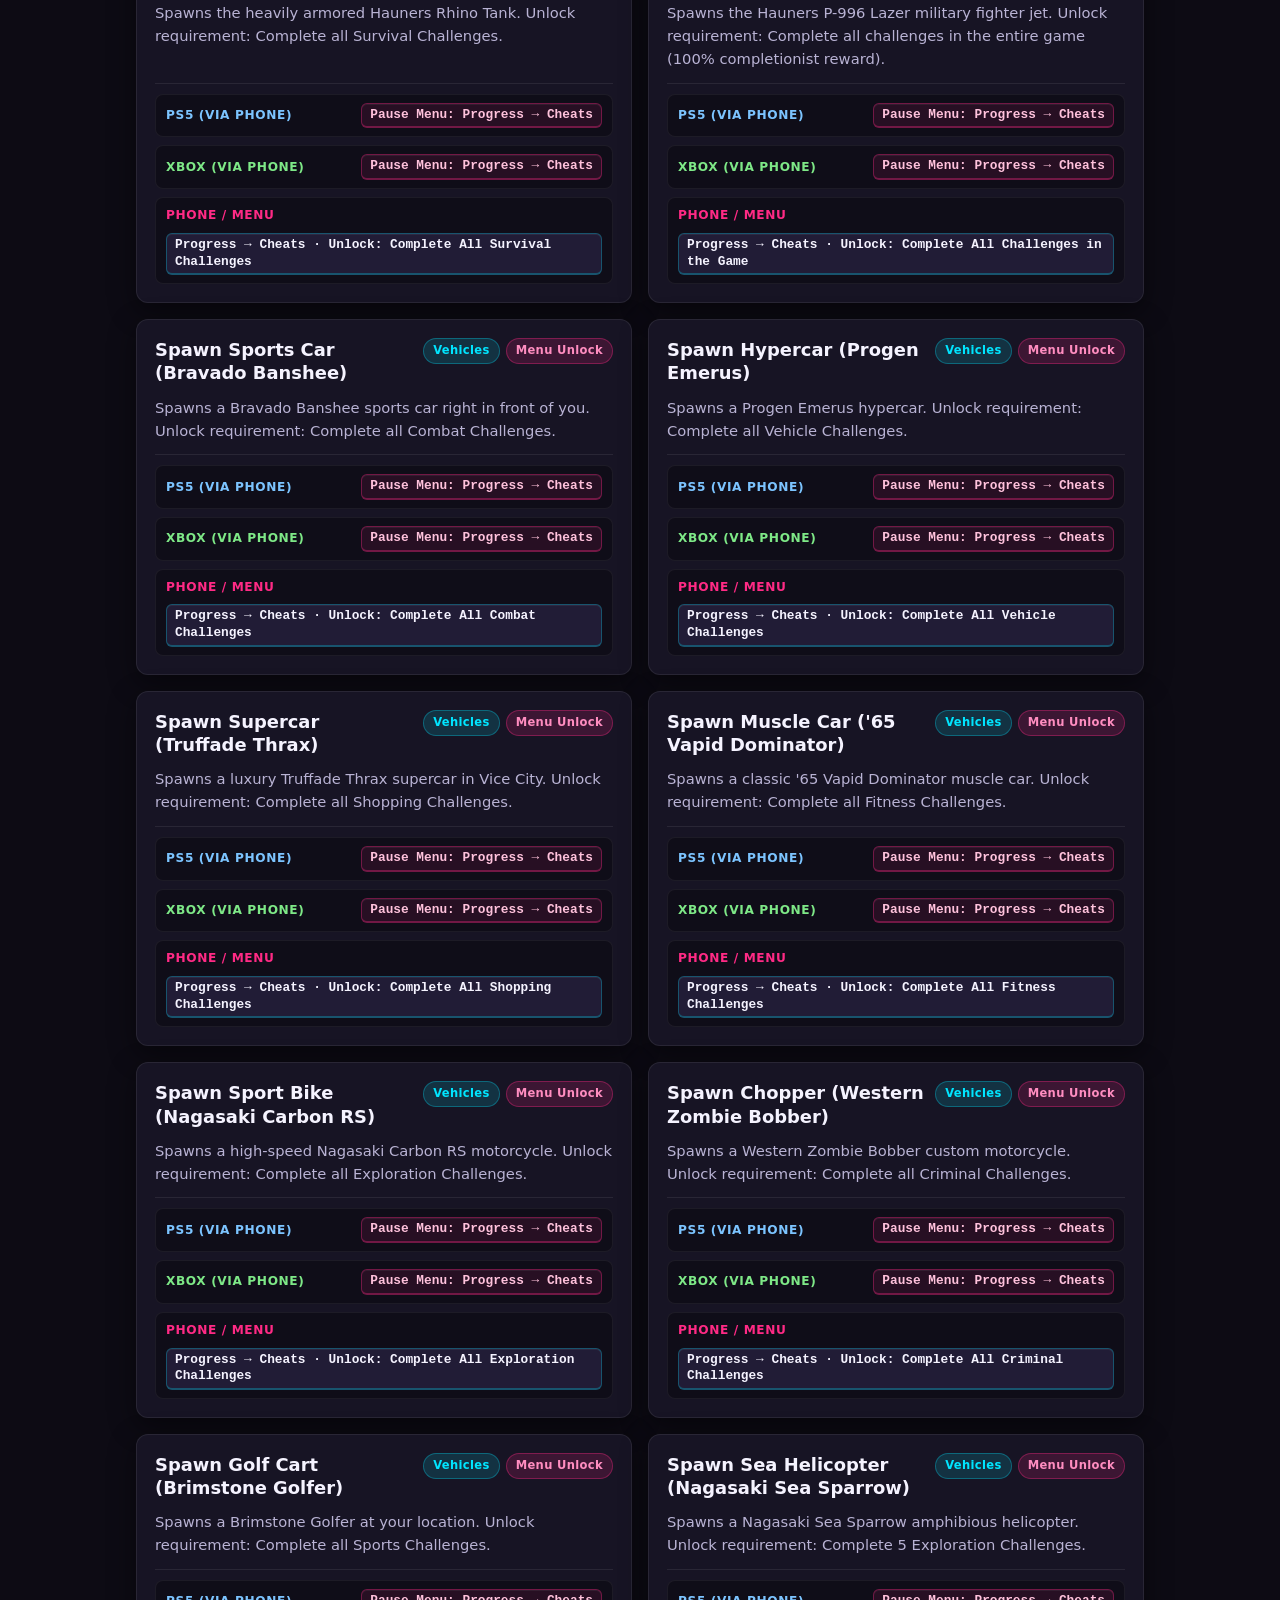
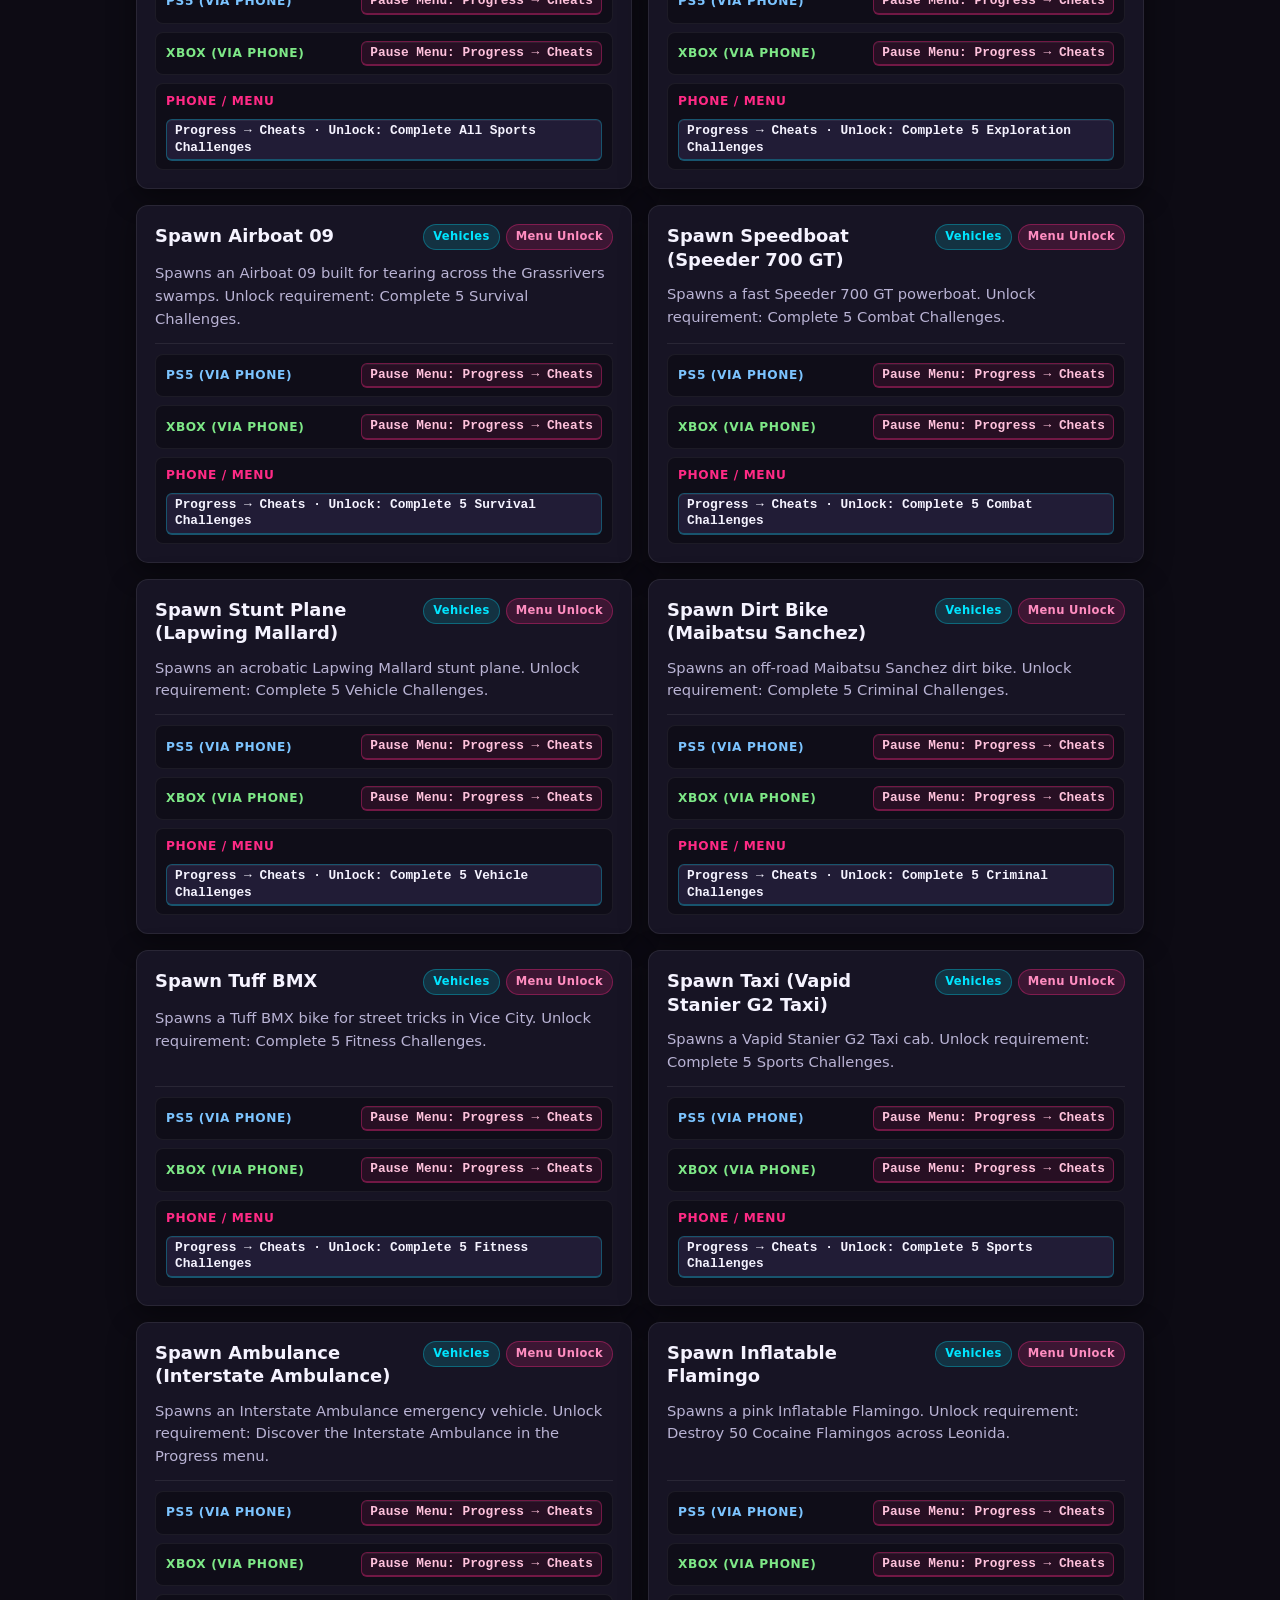
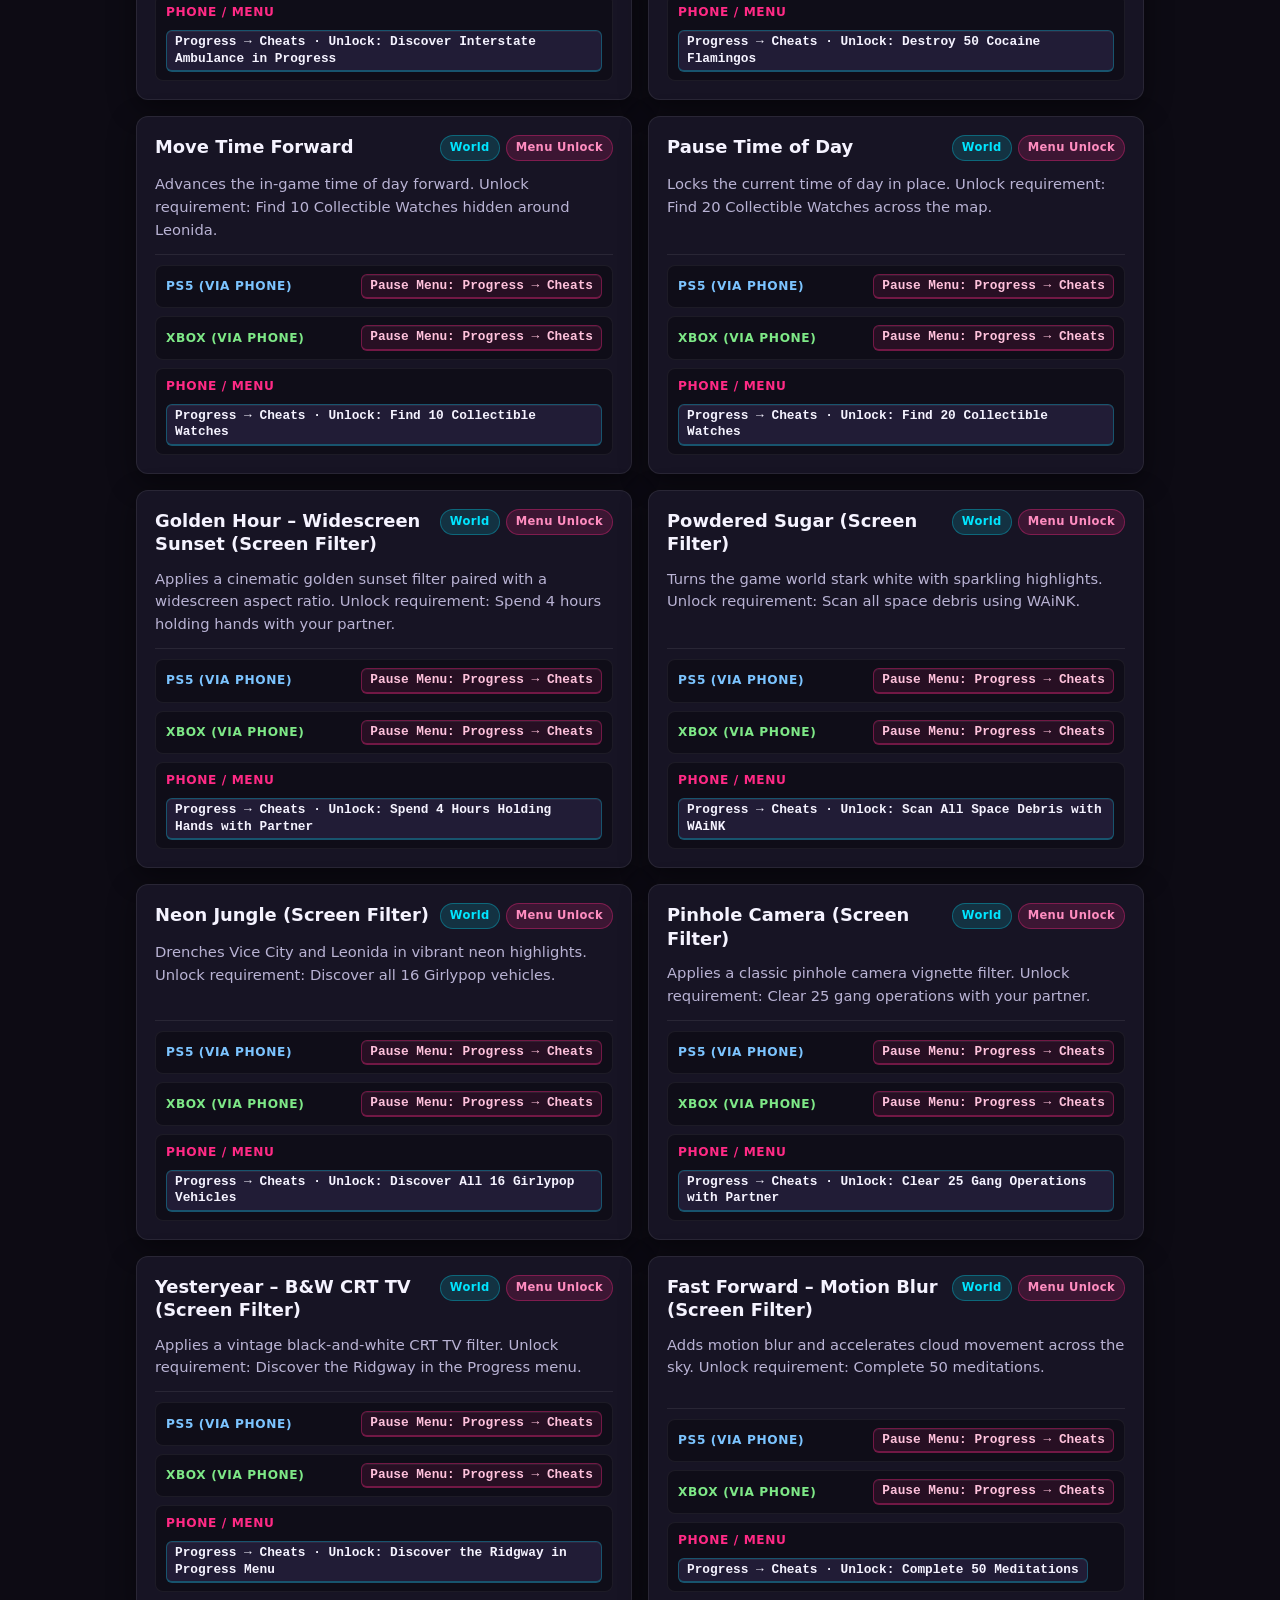
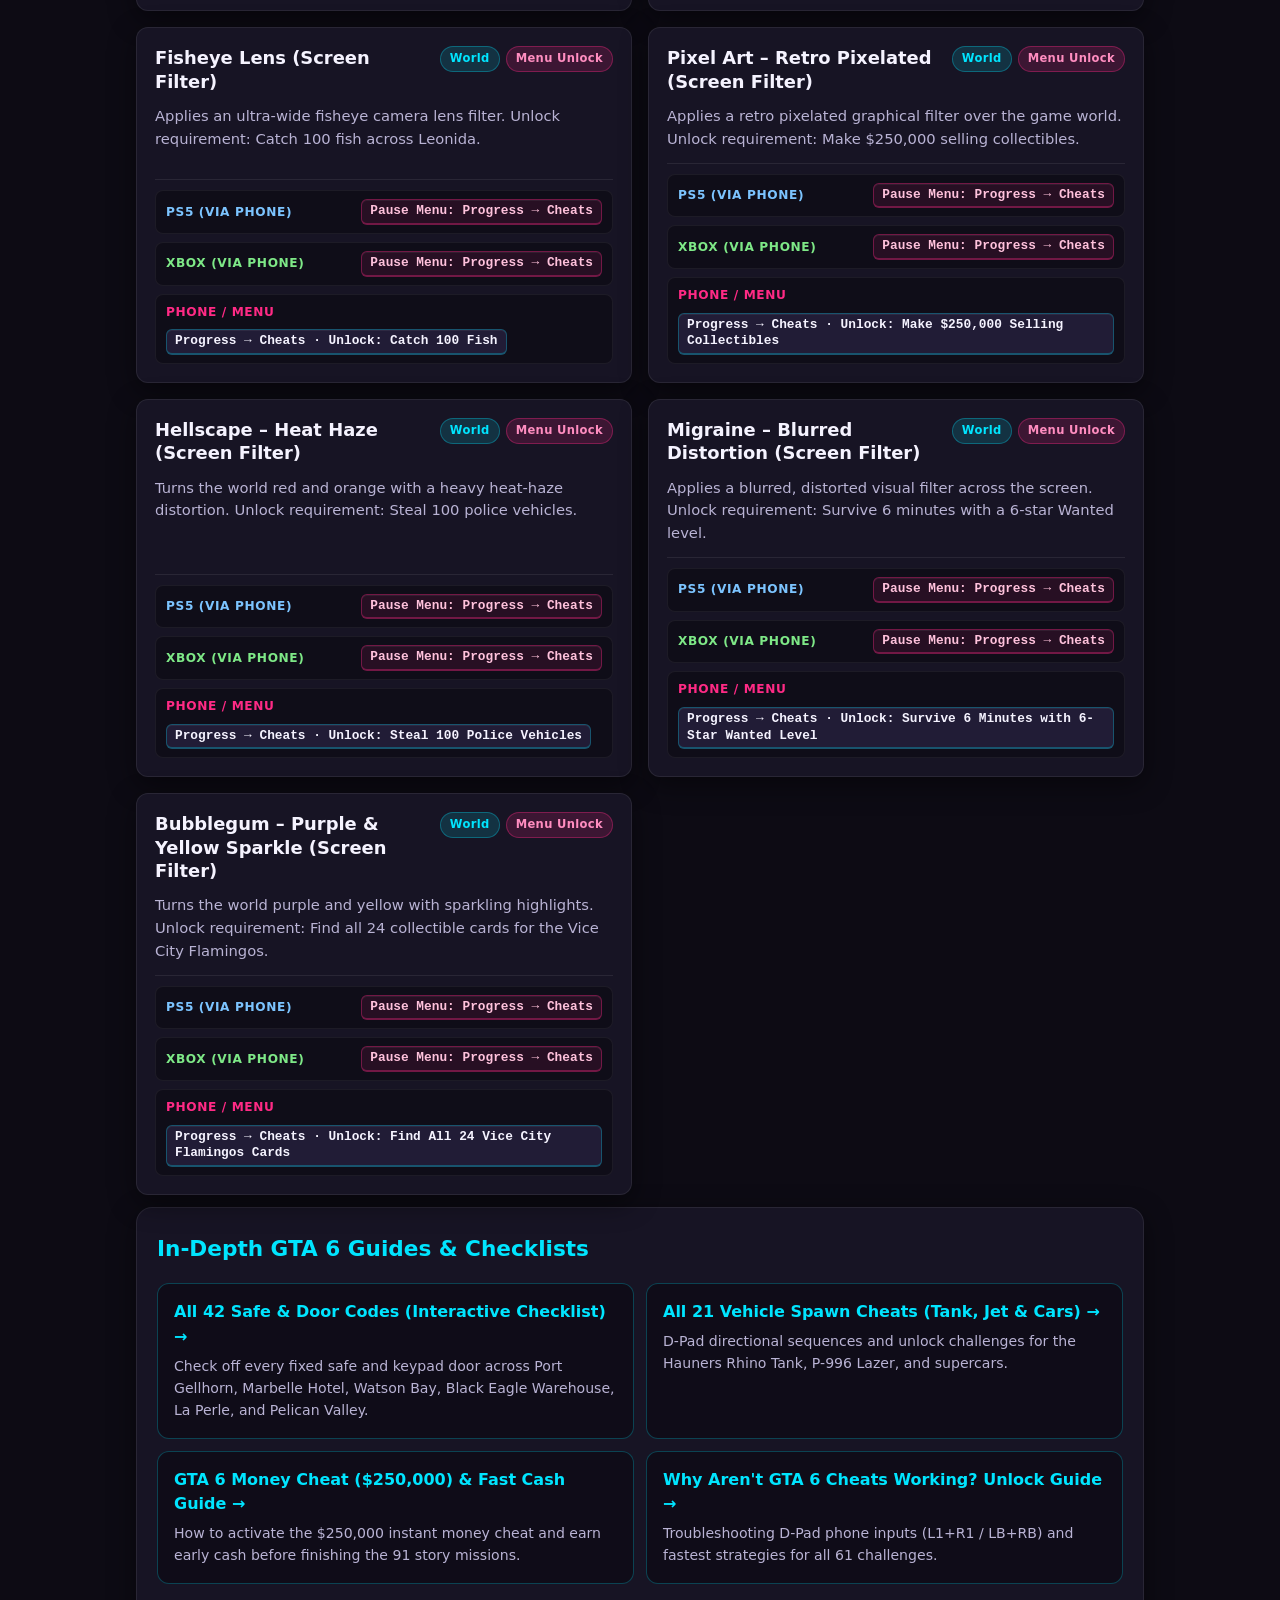
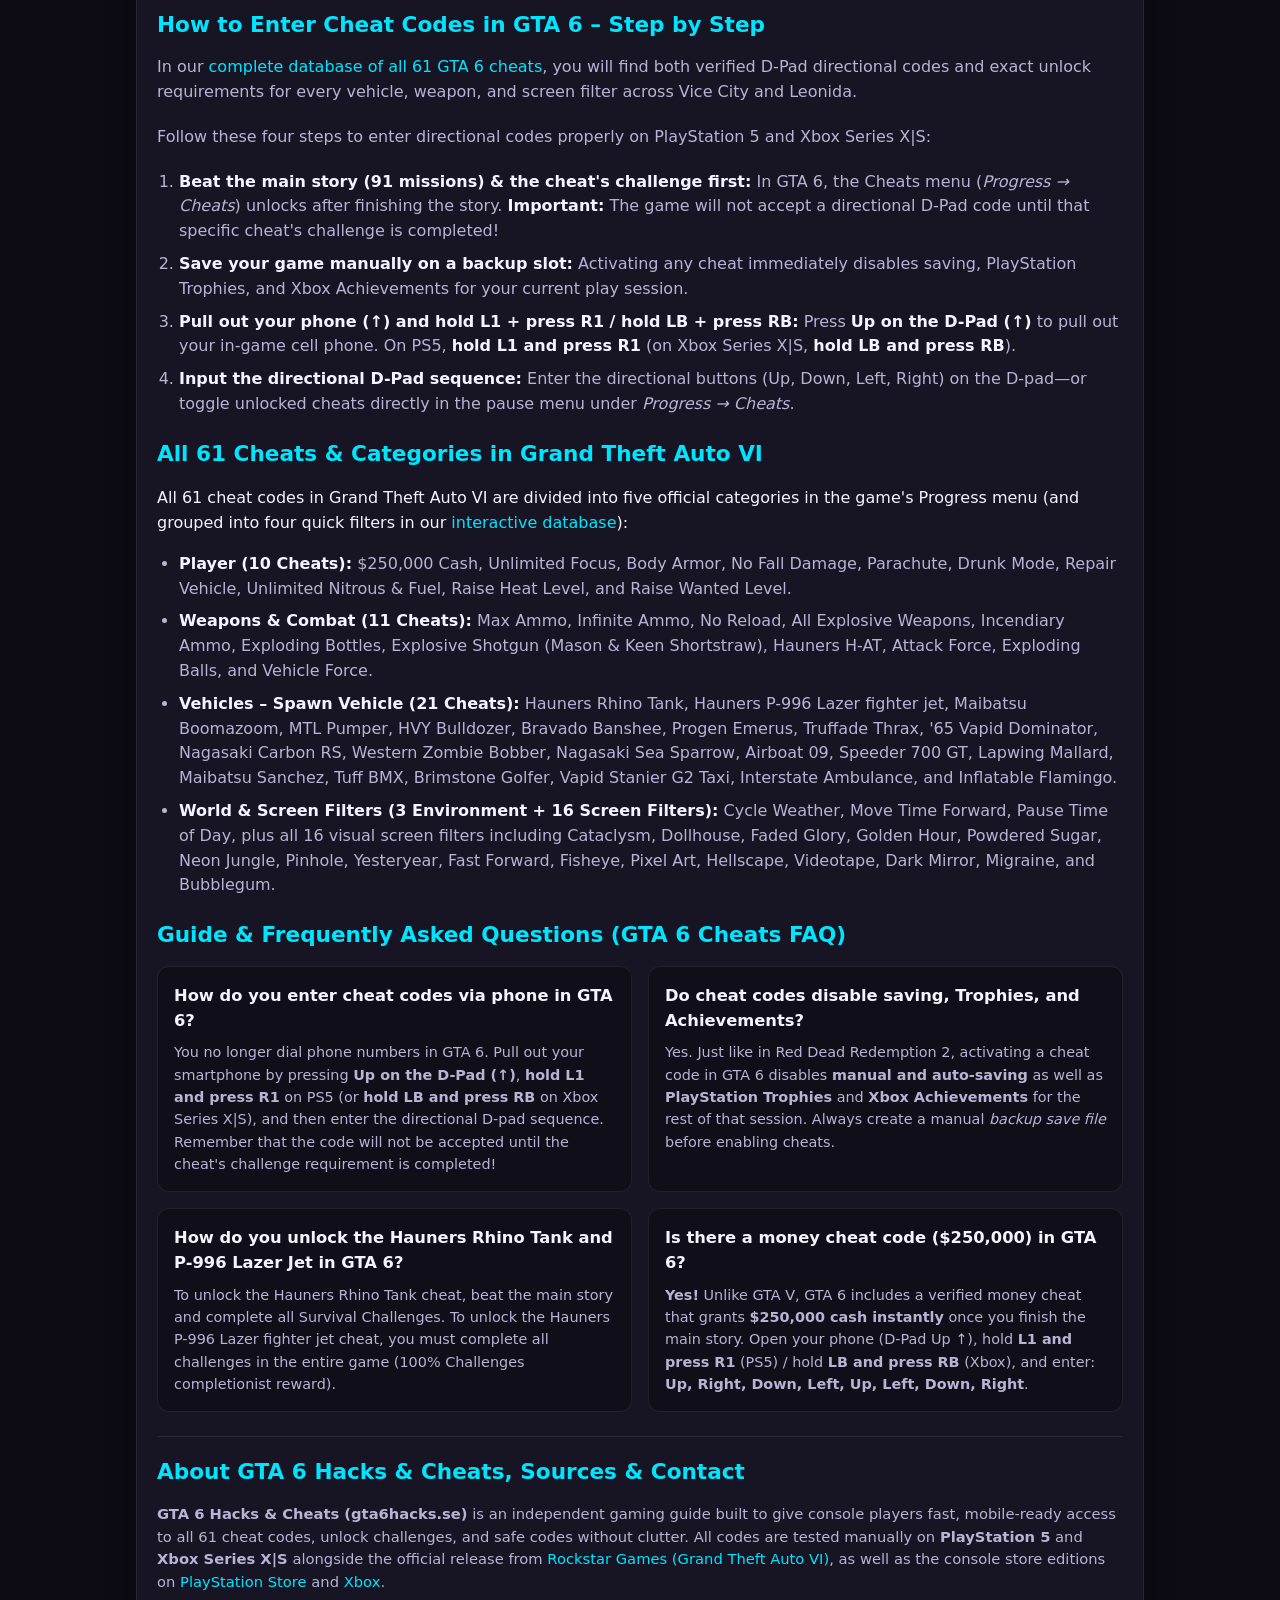
==== commit 665e1f41: "Add Videotape & Dark Mirror D-Pad codes (21 total) and Chatfield Storage safe 5800 (42 total)" ====
--- a/en.html
+++ b/en.html
@@ -7,7 +7,7 @@
   <link rel="alternate" hreflang="en" href="https://gta6hacks.se/en.html" />
   <link rel="alternate" hreflang="x-default" href="https://gta6hacks.se/en.html" />
   <title>GTA 6 Cheats (PS5 &amp; Xbox) – All Verified Codes (2026)</title>
-  <meta name="description" content="All 19 verified directional codes &amp; 61 cheats for Grand Theft Auto VI (GTA 6) on PS5 &amp; Xbox Series X|S via phone, plus 41 fixed Story Mode safe &amp; door codes.">
+  <meta name="description" content="All 21 verified directional codes &amp; 61 cheats for Grand Theft Auto VI (GTA 6) on PS5 &amp; Xbox Series X|S via phone, plus 42 fixed Story Mode safe &amp; door codes.">
   <meta name="robots" content="index, follow">
   <meta name="theme-color" content="#0d0b14">
   <link rel="canonical" href="https://gta6hacks.se/en.html">
@@ -20,13 +20,13 @@
   <meta property="og:site_name" content="GTA 6 Cheats &amp; Codes">
   <meta property="og:url" content="https://gta6hacks.se/en.html">
   <meta property="og:title" content="GTA 6 Cheats (PS5 &amp; Xbox) – All Verified Codes (2026)">
-  <meta property="og:description" content="All 19 verified directional codes &amp; 61 cheats for GTA 6 on PS5 &amp; Xbox Series X|S, plus 41 fixed safe &amp; door codes in Story Mode.">
+  <meta property="og:description" content="All 21 verified directional codes &amp; 61 cheats for GTA 6 on PS5 &amp; Xbox Series X|S, plus 42 fixed safe &amp; door codes in Story Mode.">
   <meta property="og:image" content="https://gta6hacks.se/logo.png">
 
   <!-- Twitter Card -->
   <meta name="twitter:card" content="summary_large_image">
   <meta name="twitter:title" content="GTA 6 Cheats (PS5 &amp; Xbox) – All Verified Codes (2026)">
-  <meta name="twitter:description" content="All 19 verified directional codes &amp; 61 cheats for GTA 6 on PS5 &amp; Xbox Series X|S, plus 41 Story Mode safe codes.">
+  <meta name="twitter:description" content="All 21 verified directional codes &amp; 61 cheats for GTA 6 on PS5 &amp; Xbox Series X|S, plus 42 Story Mode safe codes.">
   <meta name="twitter:image" content="https://gta6hacks.se/logo.png">
 
   <link rel="stylesheet" href="style.css?v=20261121c">
@@ -72,7 +72,7 @@
         "about": { "@id": "https://gta6hacks.se/#organization" },
         "inLanguage": "en",
         "datePublished": "2026-11-13",
-        "dateModified": "2026-11-24"
+        "dateModified": "2026-11-25"
       },
       {
         "@type": "FAQPage",
@@ -90,7 +90,7 @@
             "name": "What are all the GTA 6 Safe Codes and Door Codes in Story Mode?",
             "acceptedAnswer": {
               "@type": "Answer",
-              "text": "All 41 verified fixed GTA 6 Story, Safe & Door Codes: Lab Fees (Chapter 1): Acid Lab / Moonstone Boutique (0420) and Brian's Lockup (7700). Pelican Valley: PC password CLEAVES, safe 0072, and dock building 0212 (Crabshack VF5 SMG). Port Gellhorn (Chapter 2): Brooks Boatworks (6823), La Cascara Motel (6969), Kingpin Bowling (0300), and Delights Cabaret / Afternoon Delight (2008). Chapter 3: Waxman Island Garage / First Impressions (2404), Yasmani's Jewelry Jobs – Casa de Empeño (1680), Richardson Jewelry (6815), and Donovan Banks & Co. (0104). Vice City & Balsero: La Perle Garage (92665), Black Eagle Warehouse office door (789987) and safe (031462), North Balsero Lab / Take Out Kitty Litter (1999), Leonida Carrier Warehouse (9256), Marbelle Hotel Silent Hill Easter egg (955214), Janjak's Garage (4444), and Illegal Sneaker Trade (4124). Chapter 4 & Watson Bay: Pilot Pete's Hangar / Passing the Torch (3718), Watson Bay Safehouse (1819 – VF-G1), and Palmer Fishing Warehouse (1887 – Gold KZ-59). Secret garages & other codes: Father Scrumpy's Red Apple Orchard / Applesauce Bobcat (360782), Key Lento Party House / Spiderweb Coquette (092319), Abandoned House in Ambrosia (23554), Slator Towing Inc. on Gloriana Key (4567), Biker Hideout (1982), Cigar Import (1426), Randy's Wishlist Garage (2727), Sunrise RV Park (6769), Nova Auto Junkyard (7777), Cottonmouth Lake Trailer (44017), Mount Kalaga Shed (69185), Abandoned Laundry (62412), Farm Fix Meth Lab (2121), Casa Guardia (1965), Saber Shipping Facility (1122), Saber Shipping Yard (8046), and South Point Airfield UFO bunker (2341)."
+              "text": "All 42 verified fixed GTA 6 Story, Safe & Door Codes: Lab Fees (Chapter 1): Acid Lab / Moonstone Boutique (0420) and Brian's Lockup (7700). Pelican Valley: PC password CLEAVES, safe 0072, and dock building 0212 (Crabshack VF5 SMG). Port Gellhorn (Chapter 2): Brooks Boatworks (6823), La Cascara Motel (6969), Kingpin Bowling (0300), and Delights Cabaret / Afternoon Delight (2008). Chapter 3: Waxman Island Garage / First Impressions (2404), Chatfield Storage & Logistics (5800), Yasmani's Jewelry Jobs – Casa de Empeño (1680), Richardson Jewelry (6815), and Donovan Banks & Co. (0104). Vice City & Balsero: La Perle Garage (92665), Black Eagle Warehouse office door (789987) and safe (031462), North Balsero Lab / Take Out Kitty Litter (1999), Leonida Carrier Warehouse (9256), Marbelle Hotel Silent Hill Easter egg (955214), Janjak's Garage (4444), and Illegal Sneaker Trade (4124). Chapter 4 & Watson Bay: Pilot Pete's Hangar / Passing the Torch (3718), Watson Bay Safehouse (1819 – VF-G1), and Palmer Fishing Warehouse (1887 – Gold KZ-59). Secret garages & other codes: Father Scrumpy's Red Apple Orchard / Applesauce Bobcat (360782), Key Lento Party House / Spiderweb Coquette (092319), Abandoned House in Ambrosia (23554), Slator Towing Inc. on Gloriana Key (4567), Biker Hideout (1982), Cigar Import (1426), Randy's Wishlist Garage (2727), Sunrise RV Park (6769), Nova Auto Junkyard (7777), Cottonmouth Lake Trailer (44017), Mount Kalaga Shed (69185), Abandoned Laundry (62412), Farm Fix Meth Lab (2121), Casa Guardia (1965), Saber Shipping Facility (1122), Saber Shipping Yard (8046), and South Point Airfield UFO bunker (2341)."
             }
           },
           {
@@ -154,11 +154,11 @@
         <a href="#safe-codes"><strong>Chapter 2 Safe Codes</strong></a>!
       </p>
       <p class="last-updated">
-        Last updated: <time datetime="2026-11-24">November 24, 2026</time> &middot; All 61 Cheats (19 D-Pad Codes) &amp; 41 Verified Safe/Door Codes for PS5 &amp; Xbox Series X|S
+        Last updated: <time datetime="2026-11-25">November 25, 2026</time> &middot; All 61 Cheats (21 D-Pad Codes) &amp; 42 Verified Safe/Door Codes for PS5 &amp; Xbox Series X|S
       </p>
       <nav class="quick-nav" aria-label="Quick navigation">
         <a href="#cheats-section">All 61 Cheat Codes</a>
-        <a href="safe-codes.html">Safe &amp; Door Codes (41)</a>
+        <a href="safe-codes.html">Safe &amp; Door Codes (42)</a>
         <a href="vehicle-cheats.html">Vehicle Spawns (21)</a>
         <a href="money-cheat.html">Money Cheat ($250k)</a>
         <a href="how-to-unlock-cheats.html">How to Unlock Cheats</a>
@@ -230,8 +230,8 @@
             <span class="filter-label">Category:</span>
             <div class="filter-buttons" id="category-filters">
               <button type="button" class="filter-btn active" data-category="All">All (61)</button>
-              <button type="button" class="filter-btn" data-category="Verified">19 Verified Codes</button>
-              <button type="button" class="filter-btn" data-category="Safes">Safes &amp; Doors (41)</button>
+              <button type="button" class="filter-btn" data-category="Verified">21 Verified Codes</button>
+              <button type="button" class="filter-btn" data-category="Safes">Safes &amp; Doors (42)</button>
               <button type="button" class="filter-btn" data-category="Player">Player</button>
               <button type="button" class="filter-btn" data-category="Weapons">Weapons</button>
               <button type="button" class="filter-btn" data-category="Vehicles">Vehicles</button>
@@ -277,7 +277,7 @@
       <section class="safe-codes-strip" id="safe-codes" aria-label="Chapter 2 Safe Codes in Port Gellhorn">
         <div class="safe-strip-header">
           <h2 class="safe-strip-title">Safe Codes – Chapter 2 (Port Gellhorn)</h2>
-          <a href="safe-codes.html" class="safe-strip-link">All 41 Safe Codes &amp; Checklist &rarr;</a>
+          <a href="safe-codes.html" class="safe-strip-link">All 42 Safe Codes &amp; Checklist &rarr;</a>
         </div>
         <div class="safe-strip-grid">
           <div class="safe-strip-item">
@@ -294,7 +294,7 @@
           </div>
         </div>
         <p class="safe-strip-note">
-          Port Gellhorn (Chapter 2) &middot; <a href="safe-codes.html">Open interactive checklist for all 41 fixed safe &amp; door codes &rarr;</a>
+          Port Gellhorn (Chapter 2) &middot; <a href="safe-codes.html">Open interactive checklist for all 42 fixed safe &amp; door codes &rarr;</a>
         </p>
       </section>
 
@@ -331,6 +331,8 @@
                 <tr><td><strong>Cataclysm – Murky Smoke (Filter)</strong></td><td>World</td><td><code>Down, Down, Up, Right, Right, Up, Left, Left, Right, Right</code></td><td>Discover Martha&apos;s Vamos in Progress</td></tr>
                 <tr><td><strong>Dollhouse – Vivid Narrow (Filter)</strong></td><td>World</td><td><code>Down, Down, Up, Right, Right, Up, Left, Left, Down, Right</code></td><td>Spend 8 hours with your partner</td></tr>
                 <tr><td><strong>Faded Glory – Color CRT TV (Filter)</strong></td><td>World</td><td><code>Down, Down, Up, Right, Right, Up, Left, Left, Left, Right</code></td><td>Rob 50 stores with your partner</td></tr>
+                <tr><td><strong>Videotape – VHS Filter (Filter)</strong></td><td>World</td><td><code>Down, Down, Up, Right, Right, Up, Left, Left, Right, Down</code></td><td>Complete 50 activities with your partner</td></tr>
+                <tr><td><strong>Dark Mirror – Upside Down (Filter)</strong></td><td>World</td><td><code>Down, Down, Up, Right, Right, Up, Left, Left, Right, Left</code></td><td>Make $500,000 selling vehicles</td></tr>
               </tbody>
             </table>
           </div>
@@ -385,7 +387,7 @@
         <h2>In-Depth GTA 6 Guides &amp; Checklists</h2>
         <div class="guide-nav-cards">
           <a href="safe-codes.html" class="guide-nav-card">
-            <strong>All 41 Safe &amp; Door Codes (Interactive Checklist) &rarr;</strong>
+            <strong>All 42 Safe &amp; Door Codes (Interactive Checklist) &rarr;</strong>
             <span>Check off every fixed safe and keypad door across Port Gellhorn, Marbelle Hotel, Watson Bay, Black Eagle Warehouse, La Perle, and Pelican Valley.</span>
           </a>
           <a href="vehicle-cheats.html" class="guide-nav-card">
@@ -523,7 +525,7 @@
             <a href="https://www.xbox.com/sv-SE/" target="_blank" rel="noopener noreferrer">Xbox</a>.
           </p>
           <p>
-            Discovered a new directional code for any of the 42 challenge-unlock cheats or want to submit a correction?
+            Discovered a new directional code for any of the 40 challenge-unlock cheats or want to submit a correction?
             Contact our editorial team at <a href="mailto:kontakt@gta6hacks.se">kontakt@gta6hacks.se</a>, switch to our
             <a href="index.html?lang=sv">Swedish guide</a>, or read more on our
             <a href="integritet.html">Privacy &amp; Cookie Policy</a> page.
@@ -620,7 +622,7 @@
     </div>
   </div>
 
-  <script src="script-en.js?v=20261124" defer></script>
+  <script src="script-en.js?v=20261125" defer></script>
   <script data-goatcounter="https://gta6hacks.goatcounter.com/count"
           async src="https://gc.zgo.at/count.js"></script>
 </body>
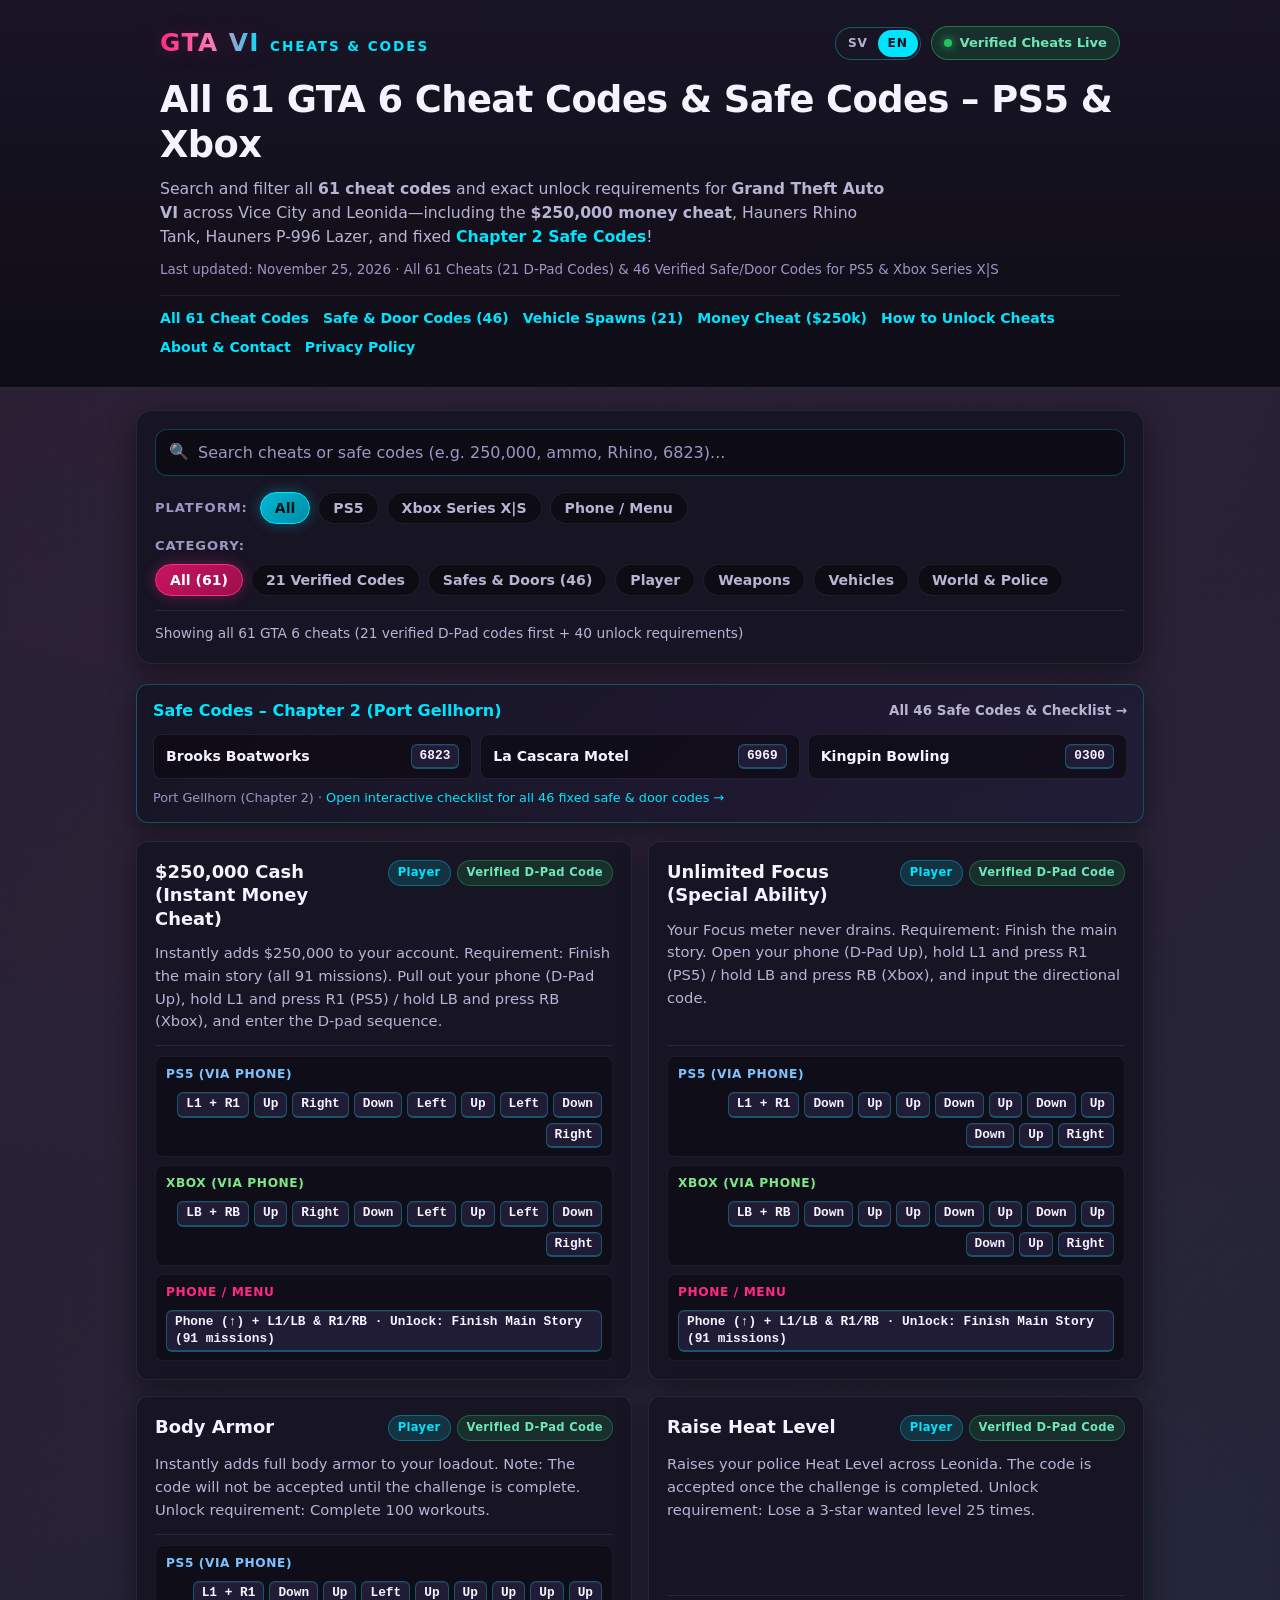
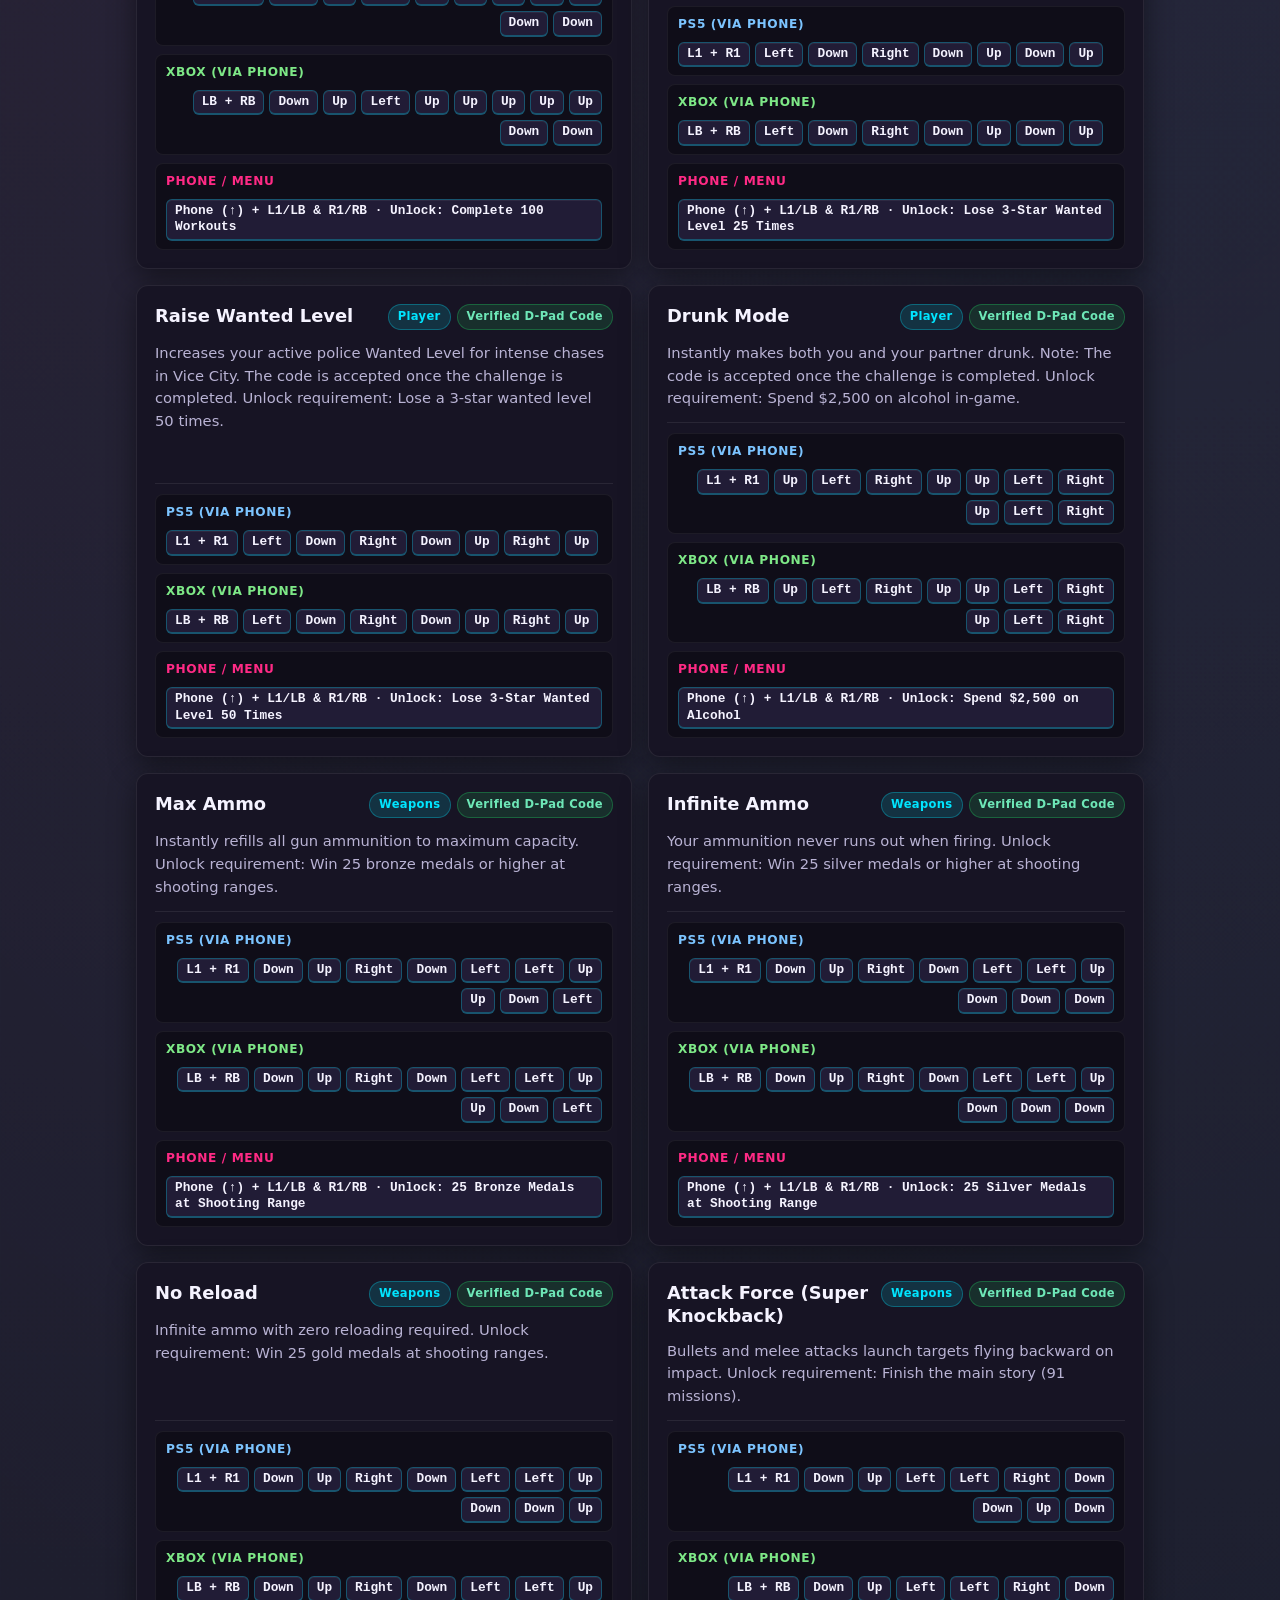
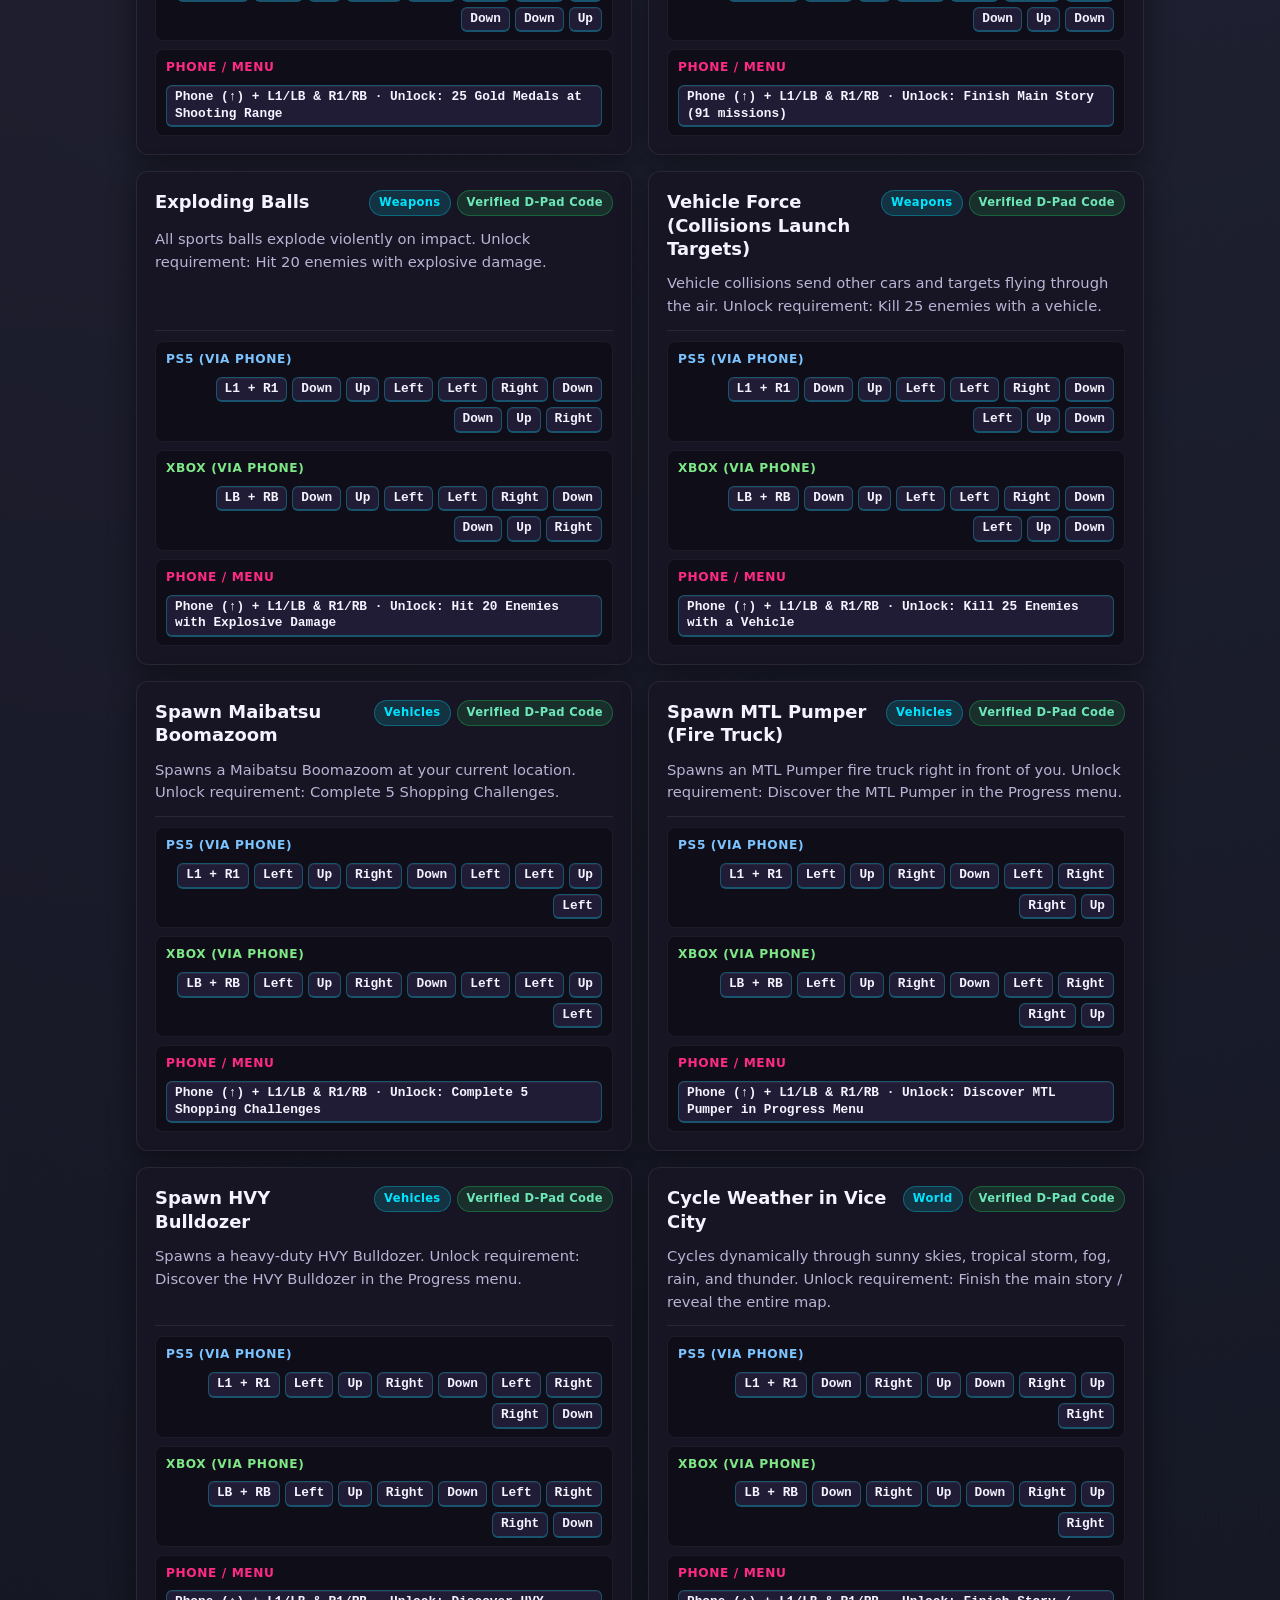
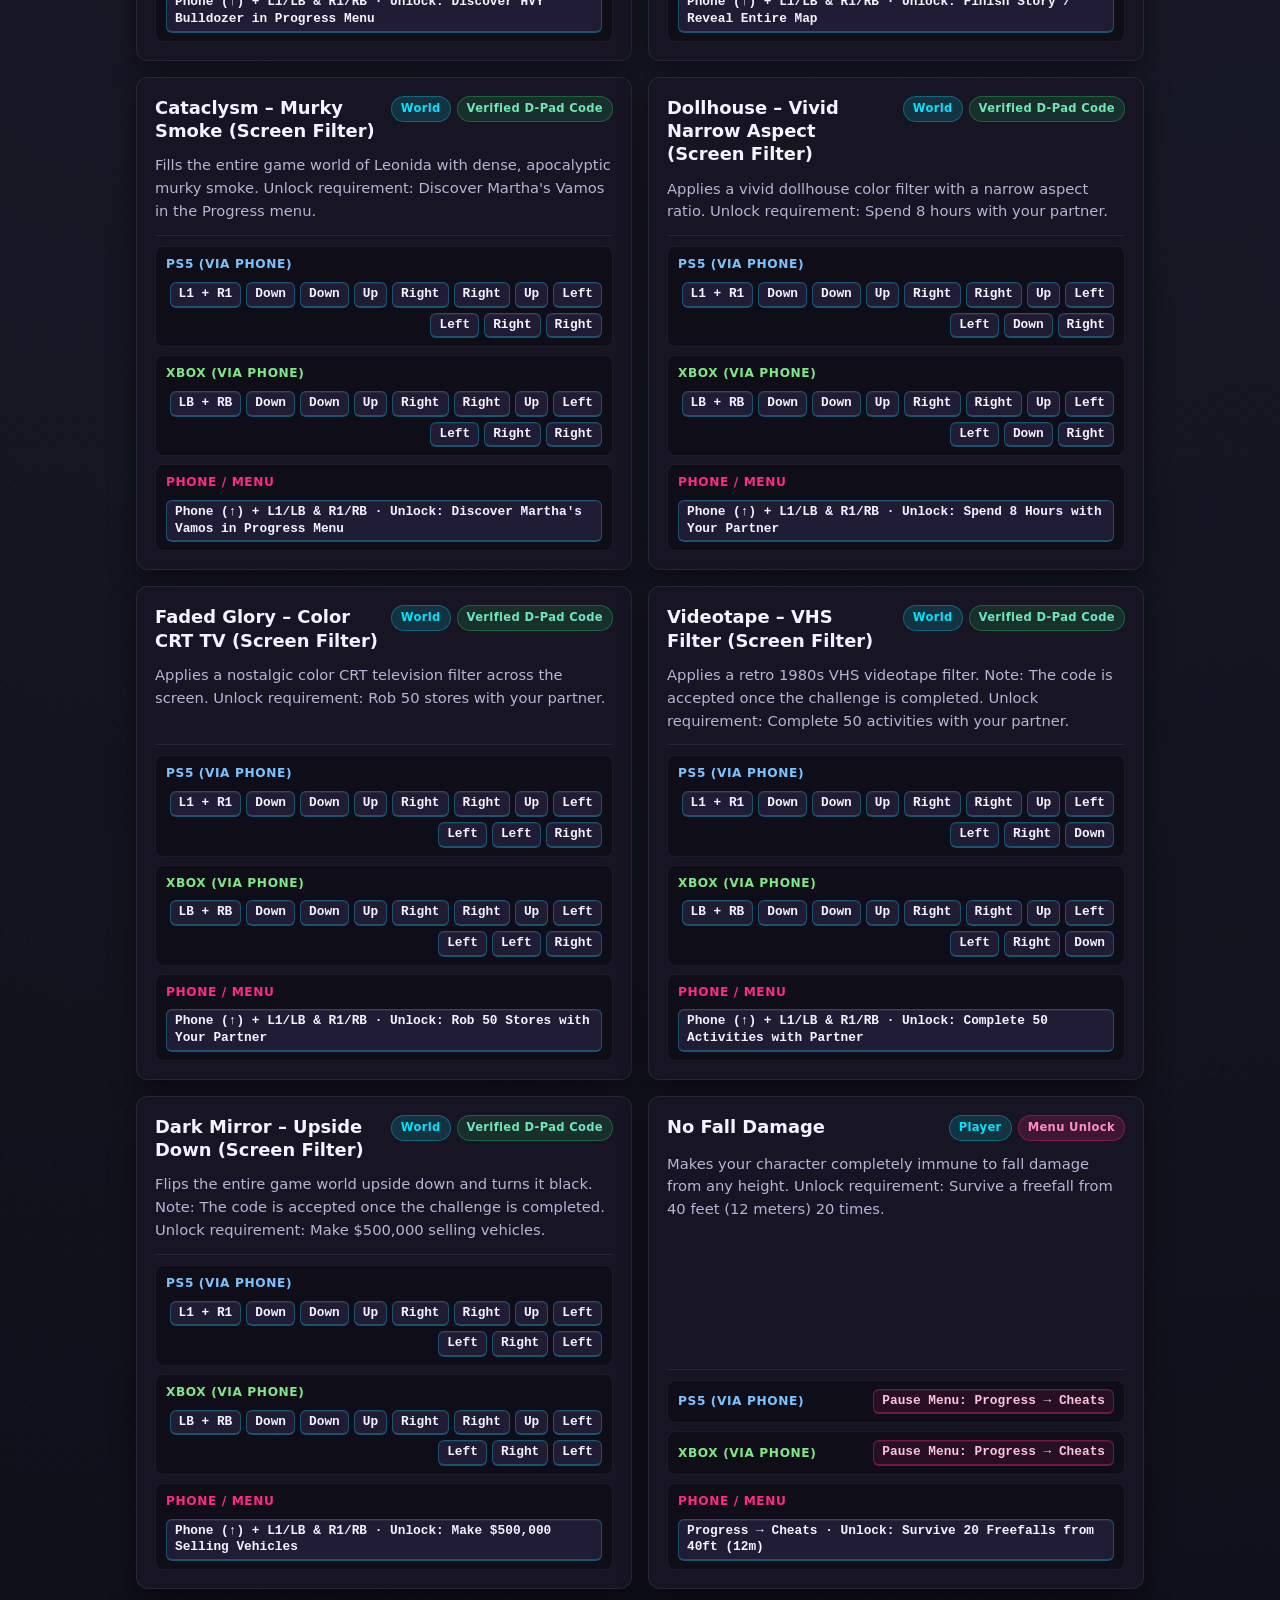
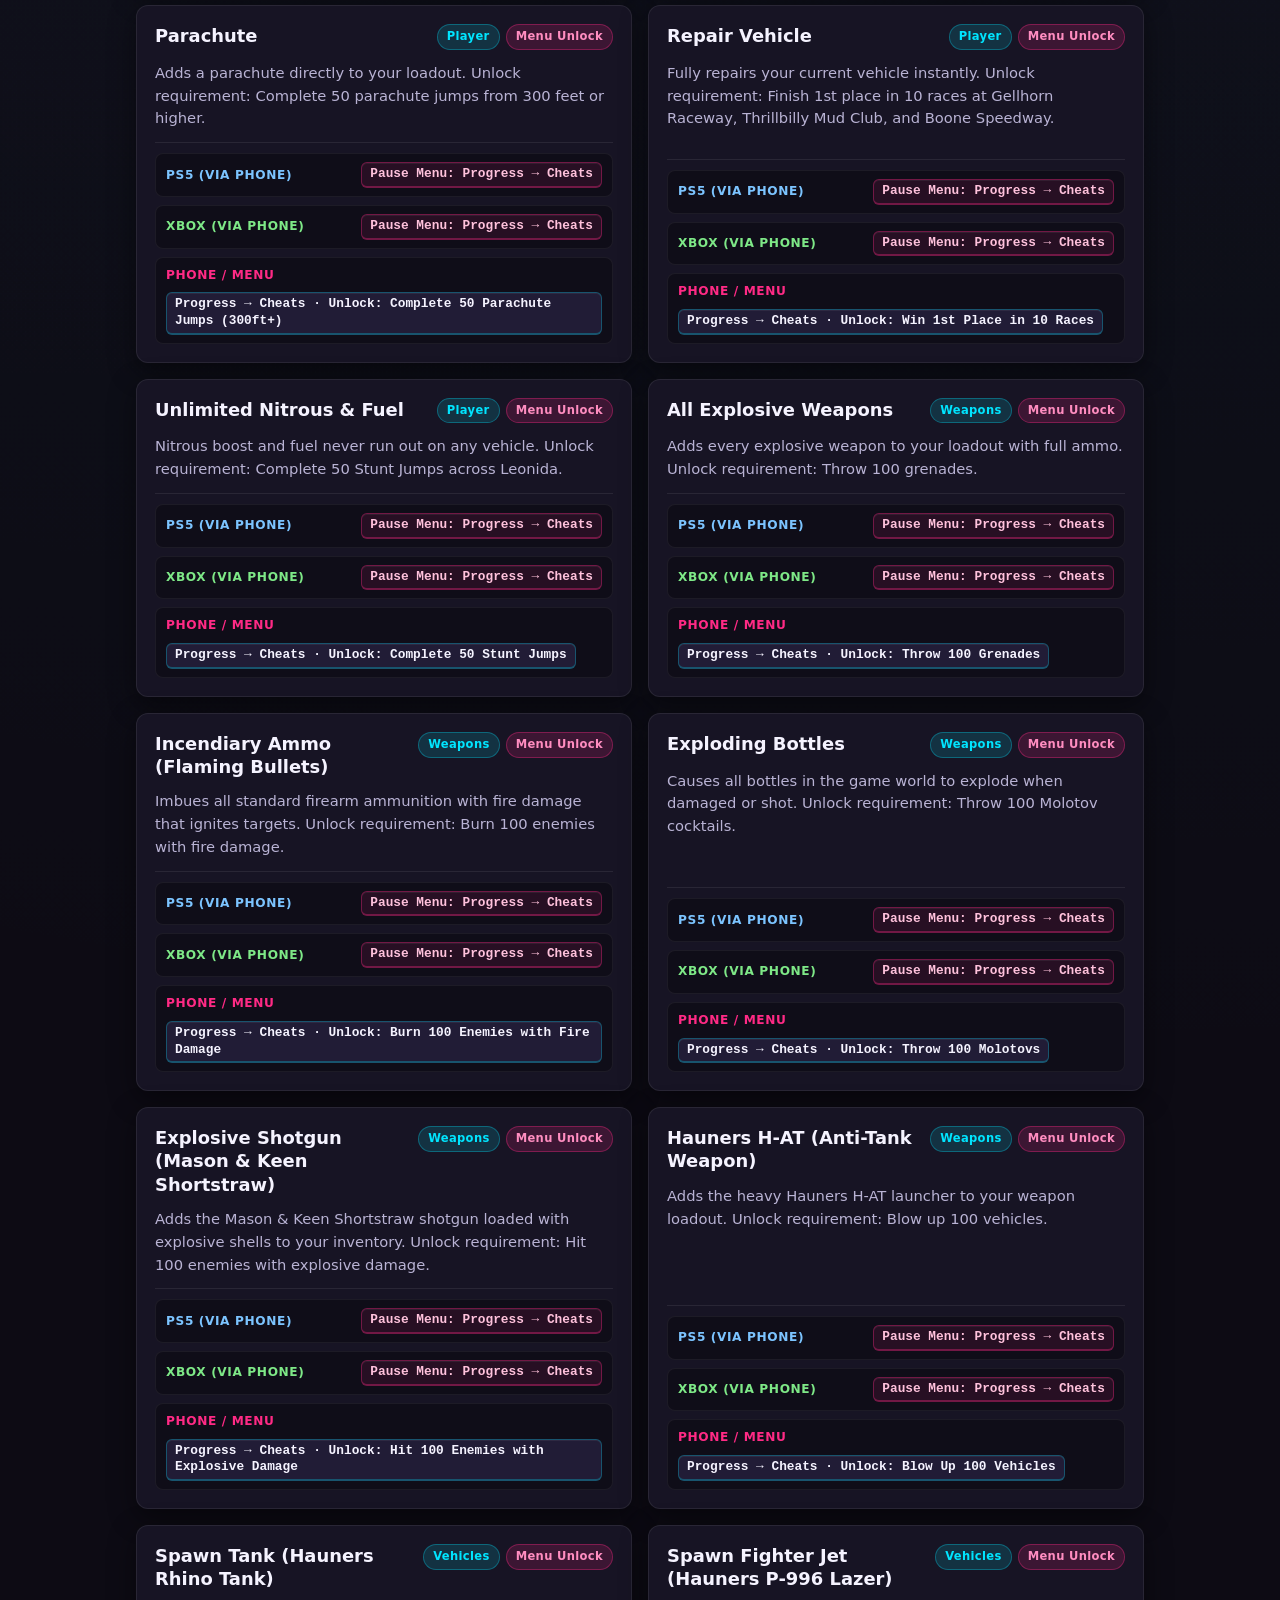
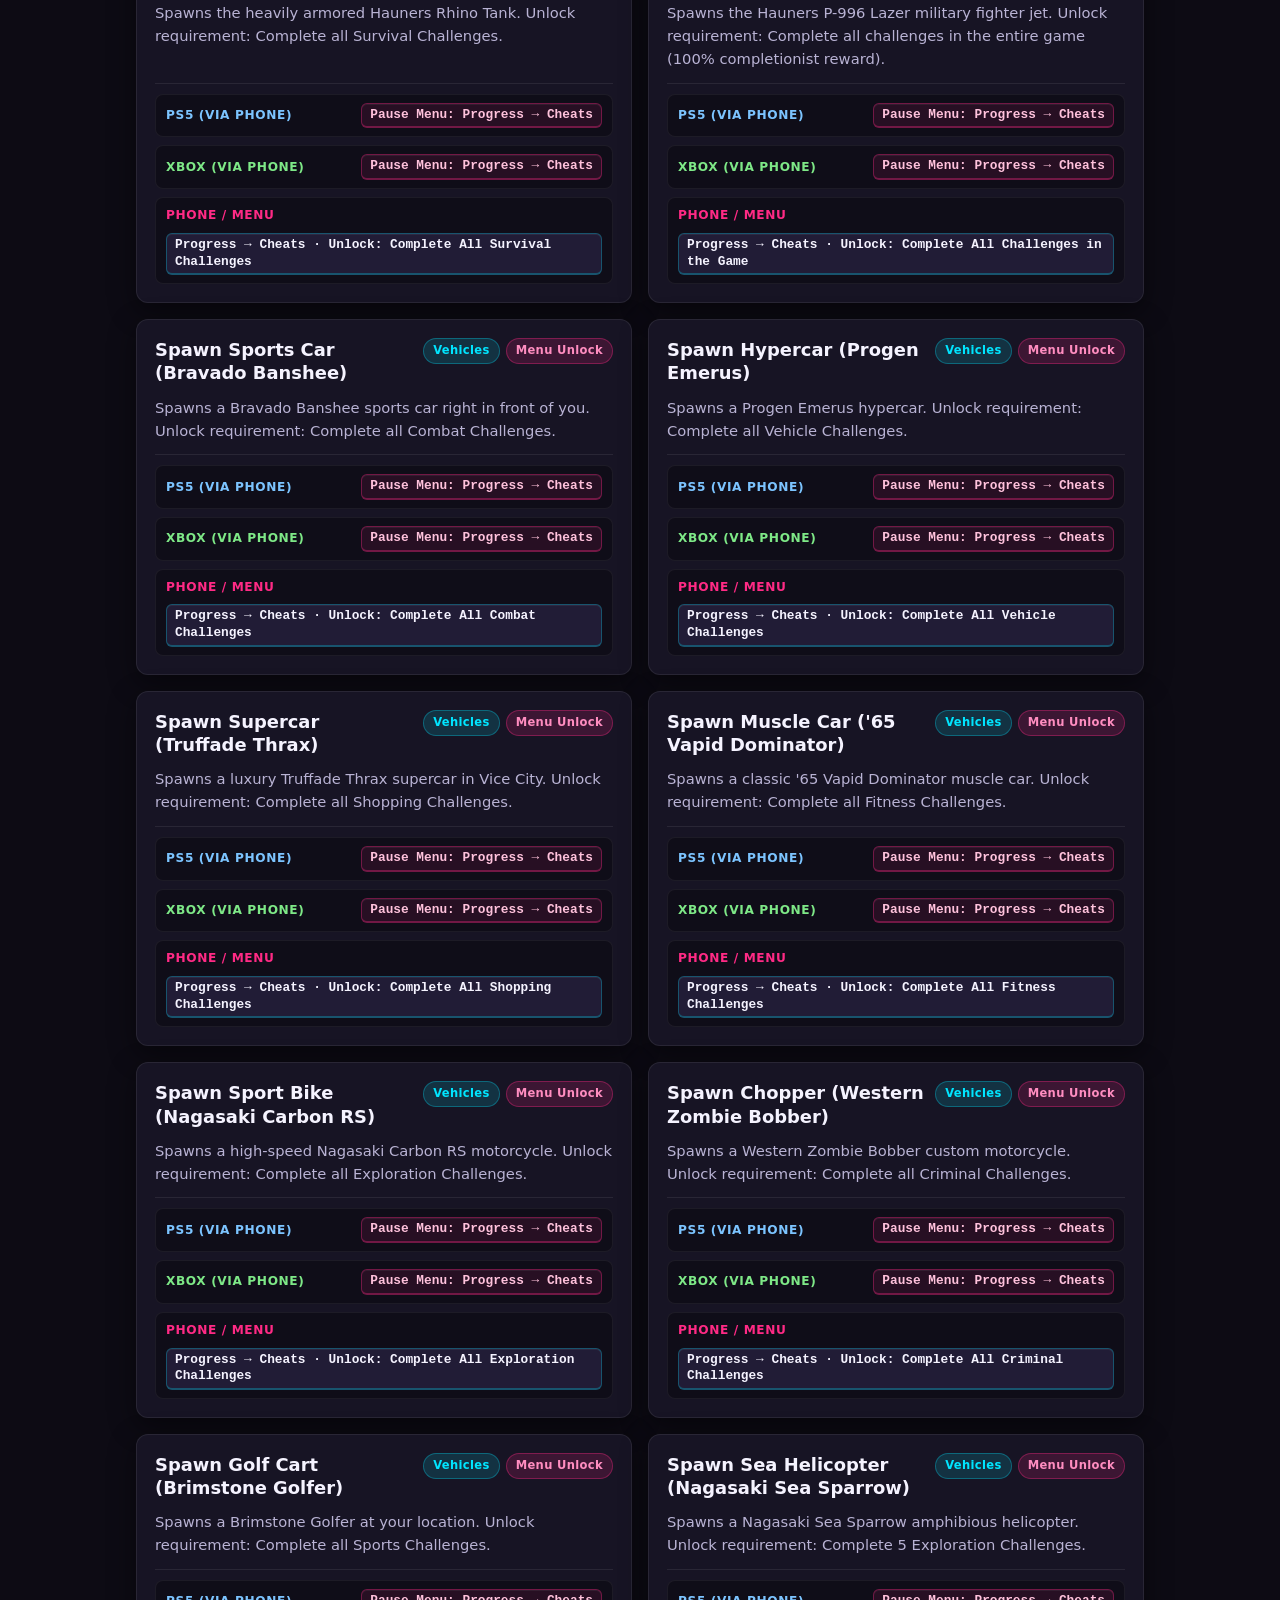
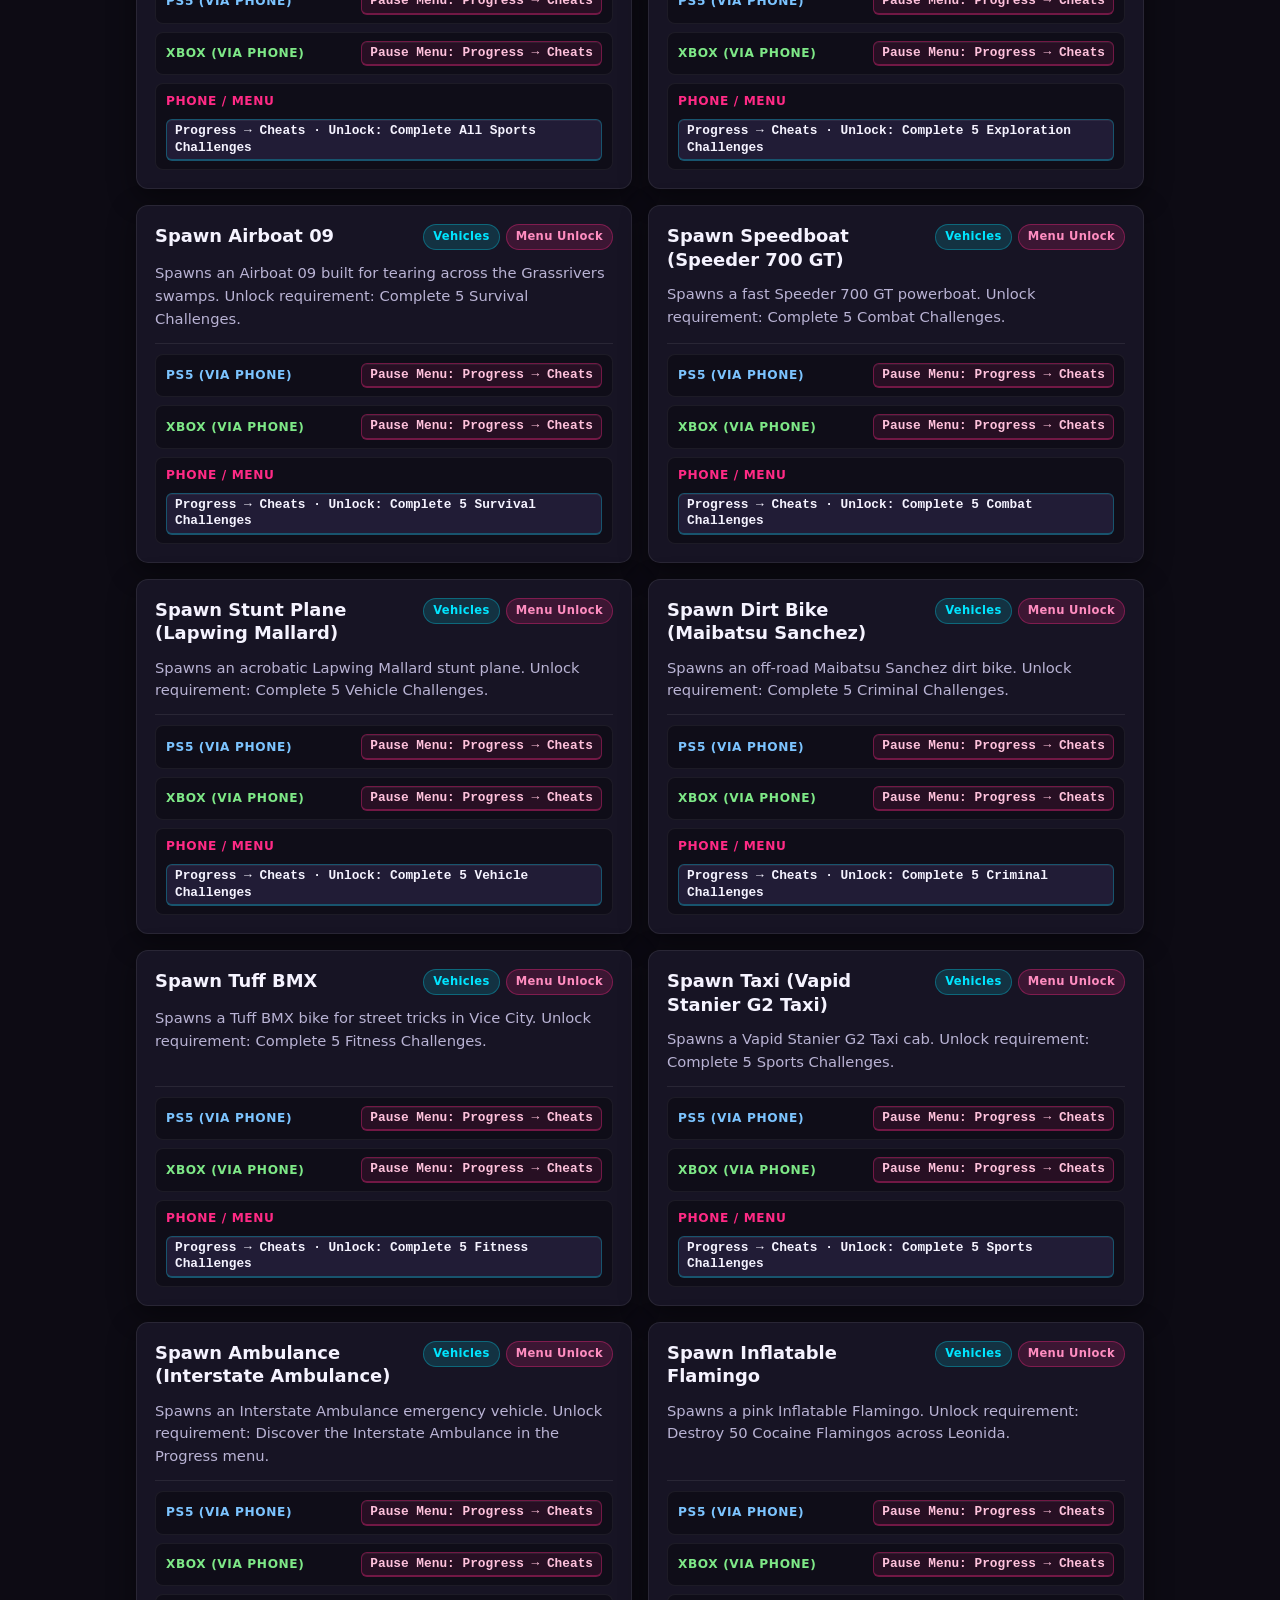
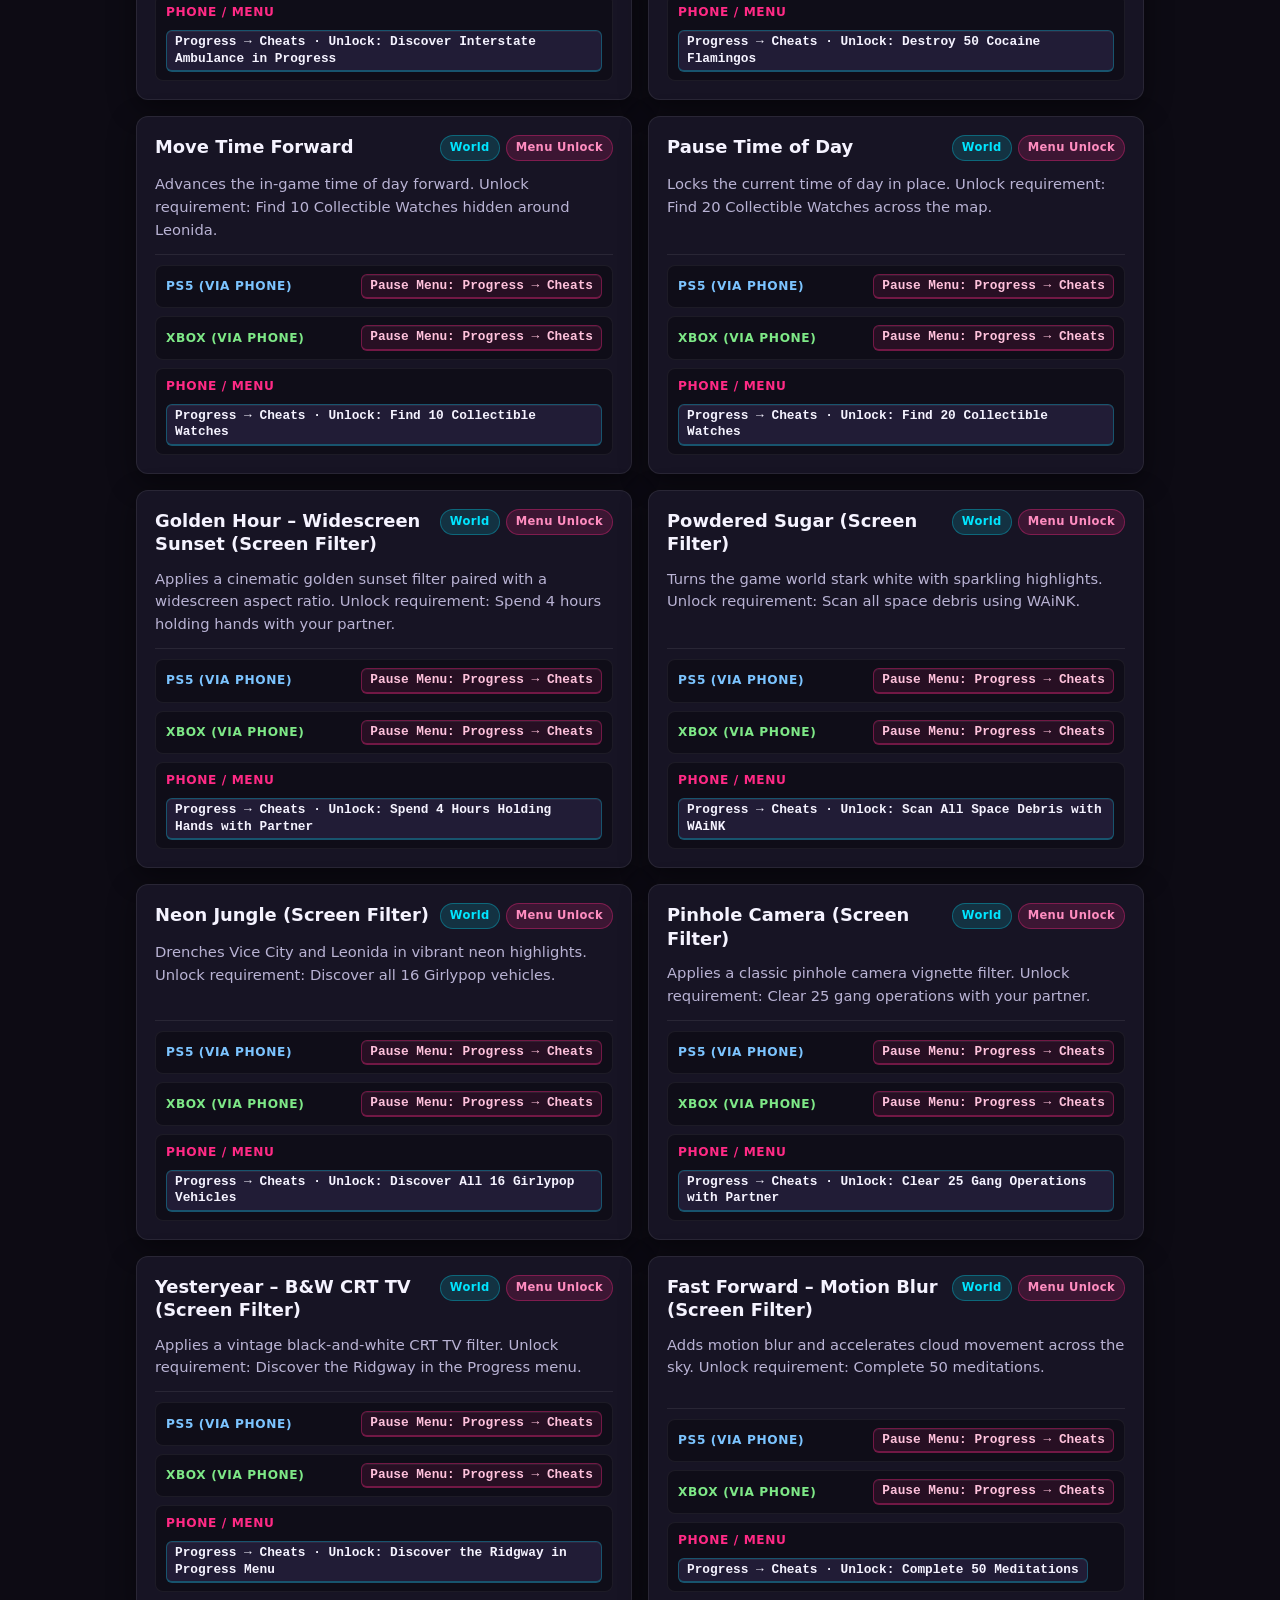
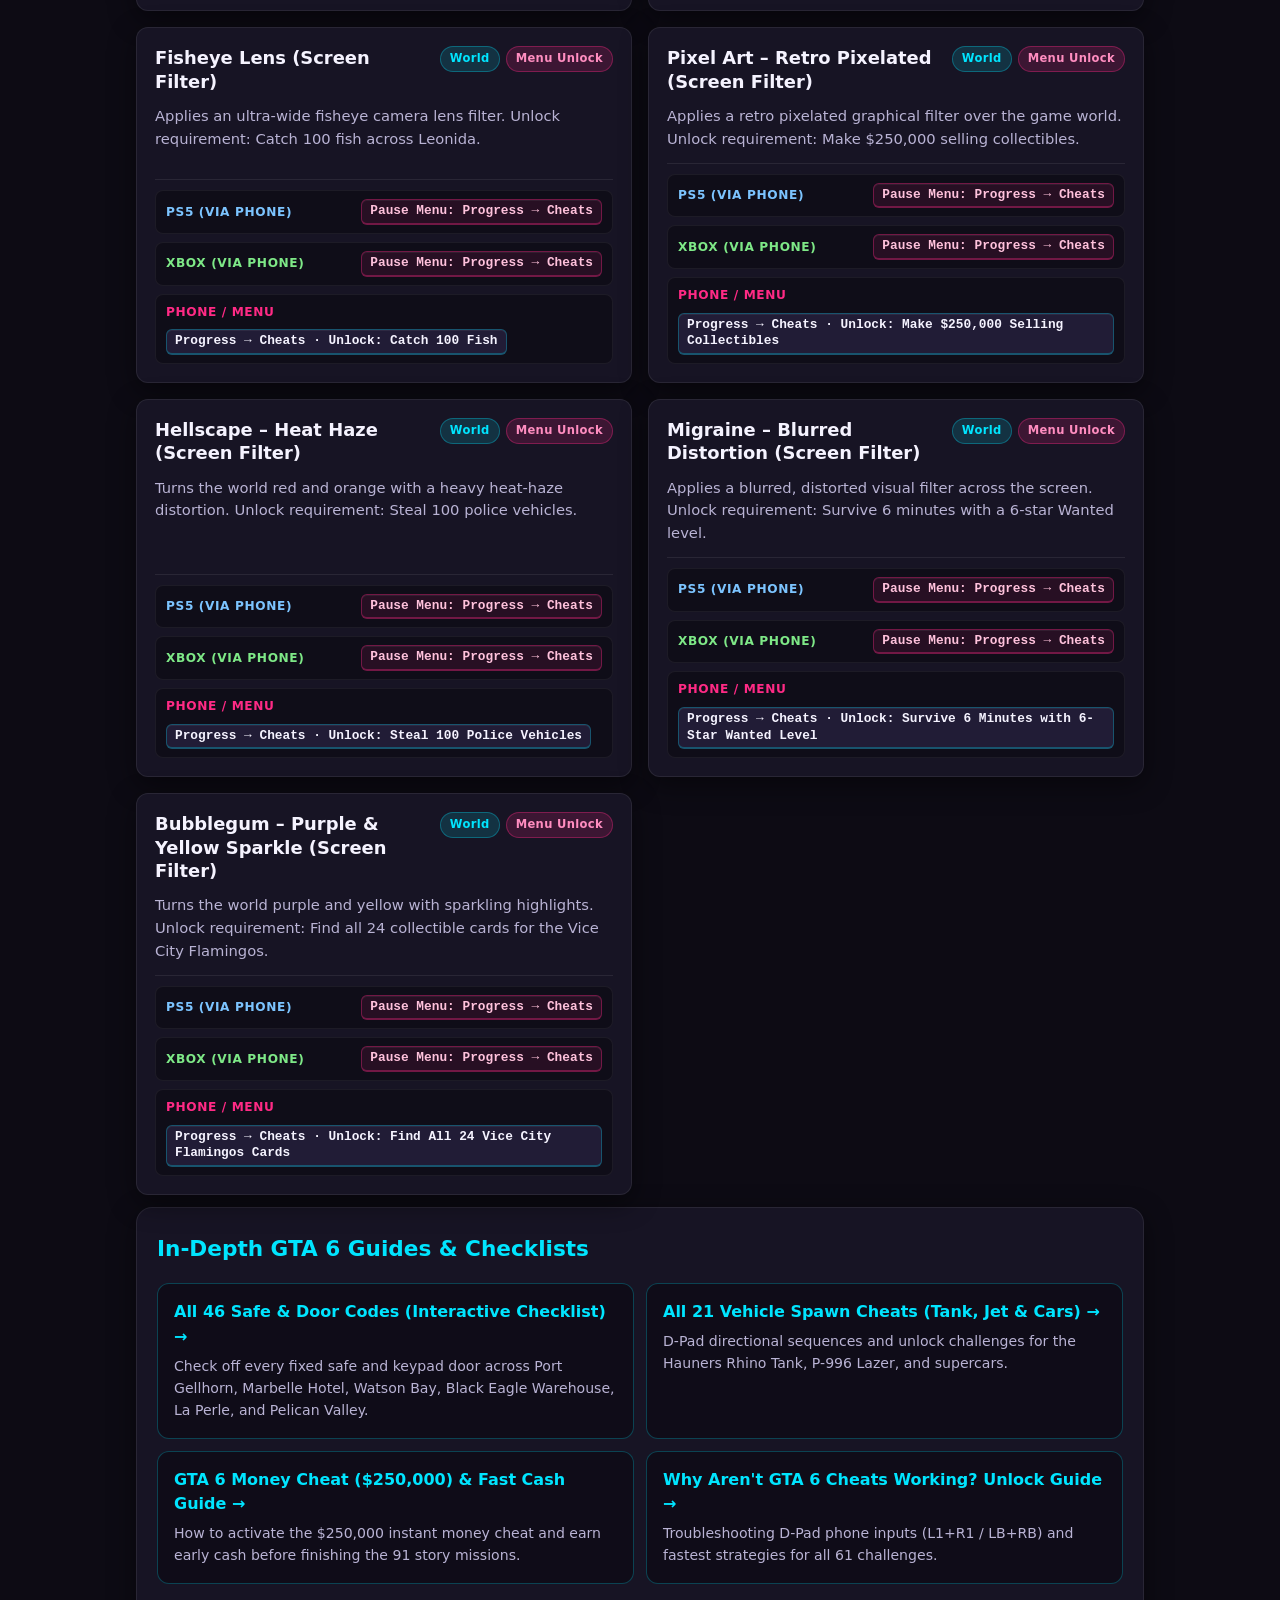
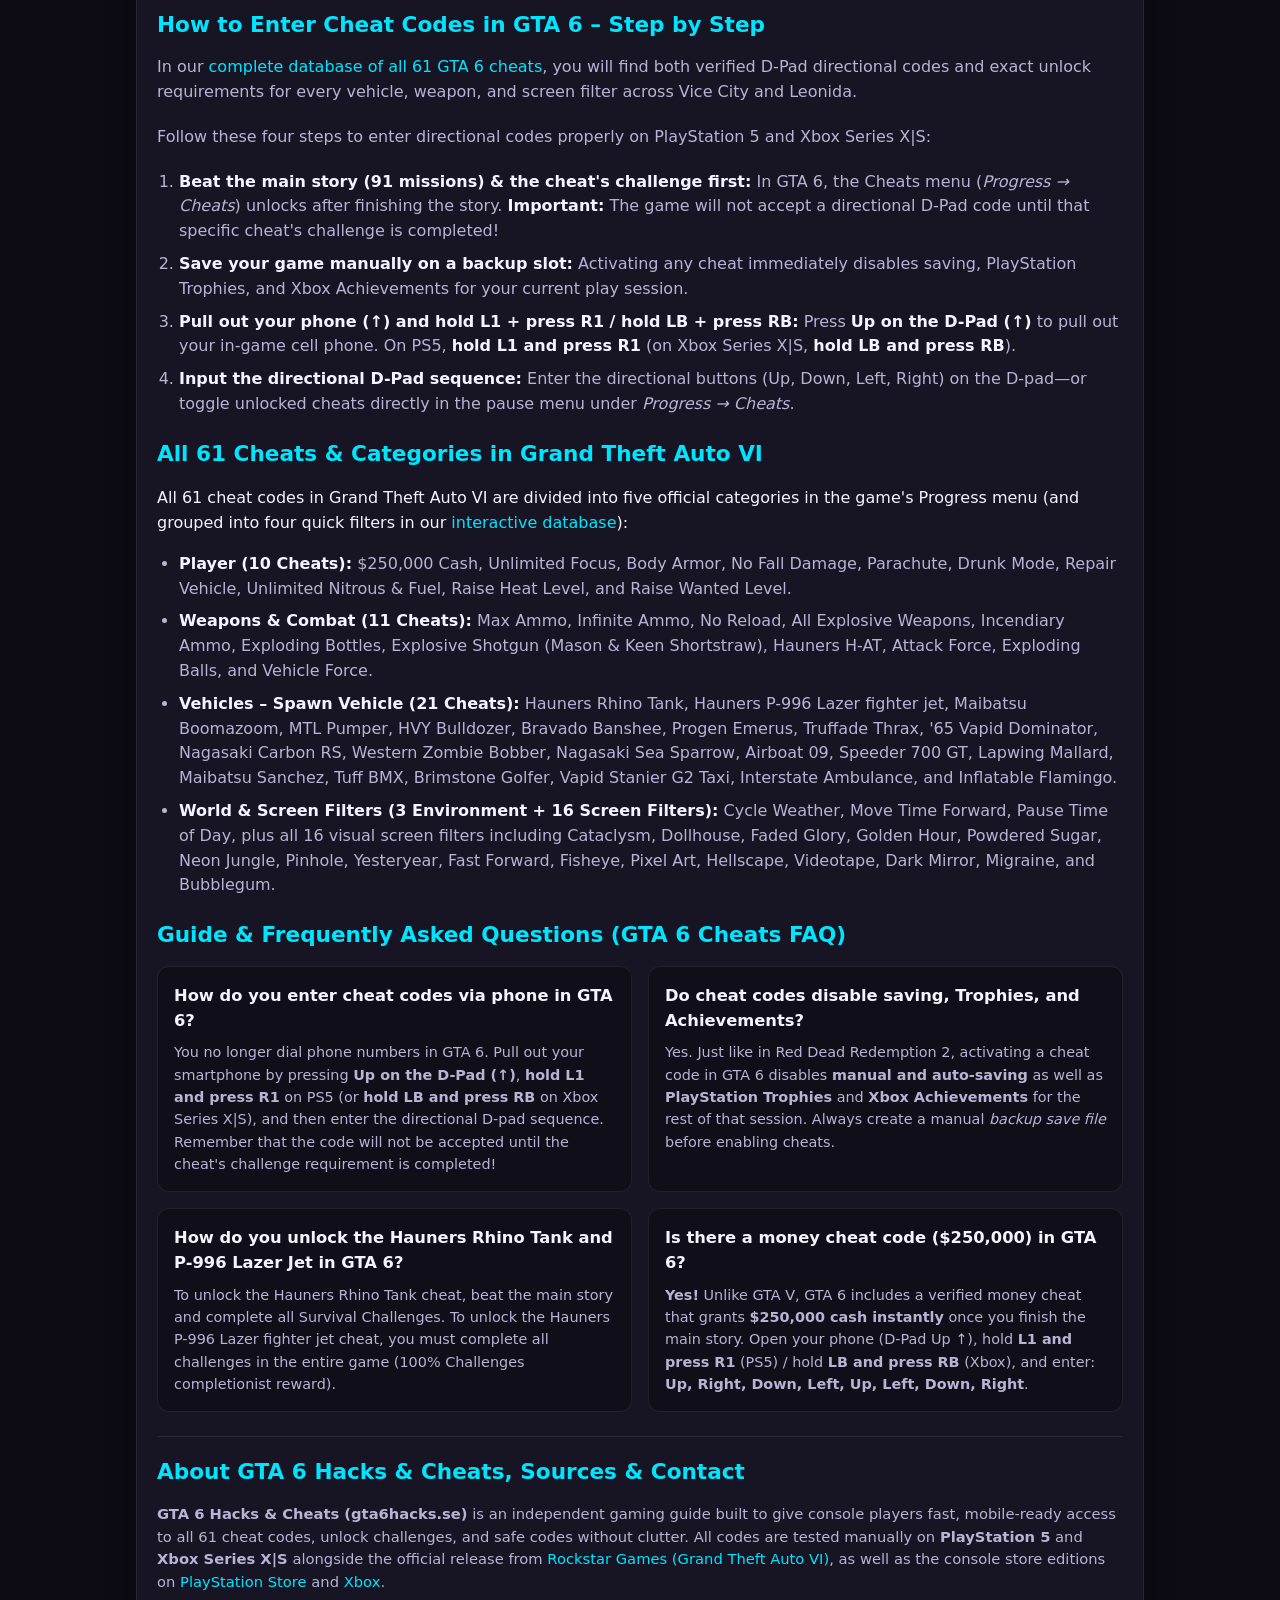
==== commit c8ee15c3: "Add 4 verified GTA 6 safe codes (42->46: Carter Mining 8440, Belpoint/Room 115 4242, Stormy's 7869, " ====
--- a/en.html
+++ b/en.html
@@ -7,7 +7,7 @@
   <link rel="alternate" hreflang="en" href="https://gta6hacks.se/en.html" />
   <link rel="alternate" hreflang="x-default" href="https://gta6hacks.se/en.html" />
   <title>GTA 6 Cheats (PS5 &amp; Xbox) – All Verified Codes (2026)</title>
-  <meta name="description" content="All 21 verified directional codes &amp; 61 cheats for Grand Theft Auto VI (GTA 6) on PS5 &amp; Xbox Series X|S via phone, plus 42 fixed Story Mode safe &amp; door codes.">
+  <meta name="description" content="All 21 verified directional codes &amp; 61 cheats for Grand Theft Auto VI (GTA 6) on PS5 &amp; Xbox Series X|S via phone, plus 46 fixed Story Mode safe &amp; door codes.">
   <meta name="robots" content="index, follow">
   <meta name="theme-color" content="#0d0b14">
   <link rel="canonical" href="https://gta6hacks.se/en.html">
@@ -20,13 +20,13 @@
   <meta property="og:site_name" content="GTA 6 Cheats &amp; Codes">
   <meta property="og:url" content="https://gta6hacks.se/en.html">
   <meta property="og:title" content="GTA 6 Cheats (PS5 &amp; Xbox) – All Verified Codes (2026)">
-  <meta property="og:description" content="All 21 verified directional codes &amp; 61 cheats for GTA 6 on PS5 &amp; Xbox Series X|S, plus 42 fixed safe &amp; door codes in Story Mode.">
+  <meta property="og:description" content="All 21 verified directional codes &amp; 61 cheats for GTA 6 on PS5 &amp; Xbox Series X|S, plus 46 fixed safe &amp; door codes in Story Mode.">
   <meta property="og:image" content="https://gta6hacks.se/logo.png">
 
   <!-- Twitter Card -->
   <meta name="twitter:card" content="summary_large_image">
   <meta name="twitter:title" content="GTA 6 Cheats (PS5 &amp; Xbox) – All Verified Codes (2026)">
-  <meta name="twitter:description" content="All 21 verified directional codes &amp; 61 cheats for GTA 6 on PS5 &amp; Xbox Series X|S, plus 42 Story Mode safe codes.">
+  <meta name="twitter:description" content="All 21 verified directional codes &amp; 61 cheats for GTA 6 on PS5 &amp; Xbox Series X|S, plus 46 Story Mode safe codes.">
   <meta name="twitter:image" content="https://gta6hacks.se/logo.png">
 
   <link rel="stylesheet" href="style.css?v=20261121c">
@@ -90,7 +90,7 @@
             "name": "What are all the GTA 6 Safe Codes and Door Codes in Story Mode?",
             "acceptedAnswer": {
               "@type": "Answer",
-              "text": "All 42 verified fixed GTA 6 Story, Safe & Door Codes: Lab Fees (Chapter 1): Acid Lab / Moonstone Boutique (0420) and Brian's Lockup (7700). Pelican Valley: PC password CLEAVES, safe 0072, and dock building 0212 (Crabshack VF5 SMG). Port Gellhorn (Chapter 2): Brooks Boatworks (6823), La Cascara Motel (6969), Kingpin Bowling (0300), and Delights Cabaret / Afternoon Delight (2008). Chapter 3: Waxman Island Garage / First Impressions (2404), Chatfield Storage & Logistics (5800), Yasmani's Jewelry Jobs – Casa de Empeño (1680), Richardson Jewelry (6815), and Donovan Banks & Co. (0104). Vice City & Balsero: La Perle Garage (92665), Black Eagle Warehouse office door (789987) and safe (031462), North Balsero Lab / Take Out Kitty Litter (1999), Leonida Carrier Warehouse (9256), Marbelle Hotel Silent Hill Easter egg (955214), Janjak's Garage (4444), and Illegal Sneaker Trade (4124). Chapter 4 & Watson Bay: Pilot Pete's Hangar / Passing the Torch (3718), Watson Bay Safehouse (1819 – VF-G1), and Palmer Fishing Warehouse (1887 – Gold KZ-59). Secret garages & other codes: Father Scrumpy's Red Apple Orchard / Applesauce Bobcat (360782), Key Lento Party House / Spiderweb Coquette (092319), Abandoned House in Ambrosia (23554), Slator Towing Inc. on Gloriana Key (4567), Biker Hideout (1982), Cigar Import (1426), Randy's Wishlist Garage (2727), Sunrise RV Park (6769), Nova Auto Junkyard (7777), Cottonmouth Lake Trailer (44017), Mount Kalaga Shed (69185), Abandoned Laundry (62412), Farm Fix Meth Lab (2121), Casa Guardia (1965), Saber Shipping Facility (1122), Saber Shipping Yard (8046), and South Point Airfield UFO bunker (2341)."
+              "text": "All 46 verified fixed GTA 6 Story, Safe & Door Codes: Lab Fees (Chapter 1): Acid Lab / Moonstone Boutique (0420) and Brian's Lockup (7700). Pelican Valley: PC password CLEAVES, safe 0072, and dock building 0212 (Crabshack VF5 SMG). Port Gellhorn (Chapter 2): Brooks Boatworks (6823), La Cascara Motel (6969), Kingpin Bowling (0300), and Delights Cabaret / Afternoon Delight (2008). Chapter 3: Waxman Island Garage / First Impressions (2404), Chatfield Storage & Logistics (5800), Yasmani's Jewelry Jobs – Casa de Empeño (1680), Richardson Jewelry (6815), and Donovan Banks & Co. (0104). Vice City & Balsero: La Perle Garage (92665), Black Eagle Warehouse office door (789987) and safe (031462), North Balsero Lab / Take Out Kitty Litter (1999), Leonida Carrier Warehouse (9256), Marbelle Hotel Silent Hill Easter egg (955214), Janjak's Garage (4444), Illegal Sneaker Trade (4124), Stormy's (7869), and Slum House (9790). Chapter 4 & Watson Bay: Pilot Pete's Hangar / Sundown Private Airfield (3718), Watson Bay Safehouse (1819 – VF-G1), and Palmer Fishing Warehouse (1887 – Gold KZ-59). Secret garages & other codes: Father Scrumpy's Red Apple Orchard / Applesauce Bobcat (360782), Carter Mining Boathouse in Bonanza (8440), Belpoint Shipwreck / Room 115 in Leonida Keys (4242), Key Lento Party House / Spiderweb Coquette (092319), Abandoned House in Ambrosia (23554), Slator Towing Inc. on Gloriana Key (4567), Biker Hideout (1982), Cigar Import (1426), Randy's Wishlist Garage (2727), Sunrise RV Park (6769), Nova Auto Junkyard (7777), Cottonmouth Lake Trailer (44017), Mount Kalaga Shed (69185), Abandoned Laundry (62412), Farm Fix Meth Lab (2121), Casa Guardia (1965), Saber Shipping Facility (1122), Saber Shipping Yard (8046), and South Point Airfield UFO bunker (2341)."
             }
           },
           {
@@ -154,11 +154,11 @@
         <a href="#safe-codes"><strong>Chapter 2 Safe Codes</strong></a>!
       </p>
       <p class="last-updated">
-        Last updated: <time datetime="2026-11-25">November 25, 2026</time> &middot; All 61 Cheats (21 D-Pad Codes) &amp; 42 Verified Safe/Door Codes for PS5 &amp; Xbox Series X|S
+        Last updated: <time datetime="2026-11-25">November 25, 2026</time> &middot; All 61 Cheats (21 D-Pad Codes) &amp; 46 Verified Safe/Door Codes for PS5 &amp; Xbox Series X|S
       </p>
       <nav class="quick-nav" aria-label="Quick navigation">
         <a href="#cheats-section">All 61 Cheat Codes</a>
-        <a href="safe-codes.html">Safe &amp; Door Codes (42)</a>
+        <a href="safe-codes.html">Safe &amp; Door Codes (46)</a>
         <a href="vehicle-cheats.html">Vehicle Spawns (21)</a>
         <a href="money-cheat.html">Money Cheat ($250k)</a>
         <a href="how-to-unlock-cheats.html">How to Unlock Cheats</a>
@@ -231,7 +231,7 @@
             <div class="filter-buttons" id="category-filters">
               <button type="button" class="filter-btn active" data-category="All">All (61)</button>
               <button type="button" class="filter-btn" data-category="Verified">21 Verified Codes</button>
-              <button type="button" class="filter-btn" data-category="Safes">Safes &amp; Doors (42)</button>
+              <button type="button" class="filter-btn" data-category="Safes">Safes &amp; Doors (46)</button>
               <button type="button" class="filter-btn" data-category="Player">Player</button>
               <button type="button" class="filter-btn" data-category="Weapons">Weapons</button>
               <button type="button" class="filter-btn" data-category="Vehicles">Vehicles</button>
@@ -277,7 +277,7 @@
       <section class="safe-codes-strip" id="safe-codes" aria-label="Chapter 2 Safe Codes in Port Gellhorn">
         <div class="safe-strip-header">
           <h2 class="safe-strip-title">Safe Codes – Chapter 2 (Port Gellhorn)</h2>
-          <a href="safe-codes.html" class="safe-strip-link">All 42 Safe Codes &amp; Checklist &rarr;</a>
+          <a href="safe-codes.html" class="safe-strip-link">All 46 Safe Codes &amp; Checklist &rarr;</a>
         </div>
         <div class="safe-strip-grid">
           <div class="safe-strip-item">
@@ -294,7 +294,7 @@
           </div>
         </div>
         <p class="safe-strip-note">
-          Port Gellhorn (Chapter 2) &middot; <a href="safe-codes.html">Open interactive checklist for all 42 fixed safe &amp; door codes &rarr;</a>
+          Port Gellhorn (Chapter 2) &middot; <a href="safe-codes.html">Open interactive checklist for all 46 fixed safe &amp; door codes &rarr;</a>
         </p>
       </section>
 
@@ -387,7 +387,7 @@
         <h2>In-Depth GTA 6 Guides &amp; Checklists</h2>
         <div class="guide-nav-cards">
           <a href="safe-codes.html" class="guide-nav-card">
-            <strong>All 42 Safe &amp; Door Codes (Interactive Checklist) &rarr;</strong>
+            <strong>All 46 Safe &amp; Door Codes (Interactive Checklist) &rarr;</strong>
             <span>Check off every fixed safe and keypad door across Port Gellhorn, Marbelle Hotel, Watson Bay, Black Eagle Warehouse, La Perle, and Pelican Valley.</span>
           </a>
           <a href="vehicle-cheats.html" class="guide-nav-card">
@@ -622,7 +622,7 @@
     </div>
   </div>
 
-  <script src="script-en.js?v=20261125" defer></script>
+  <script src="script-en.js?v=20261125b" defer></script>
   <script data-goatcounter="https://gta6hacks.goatcounter.com/count"
           async src="https://gc.zgo.at/count.js"></script>
 </body>
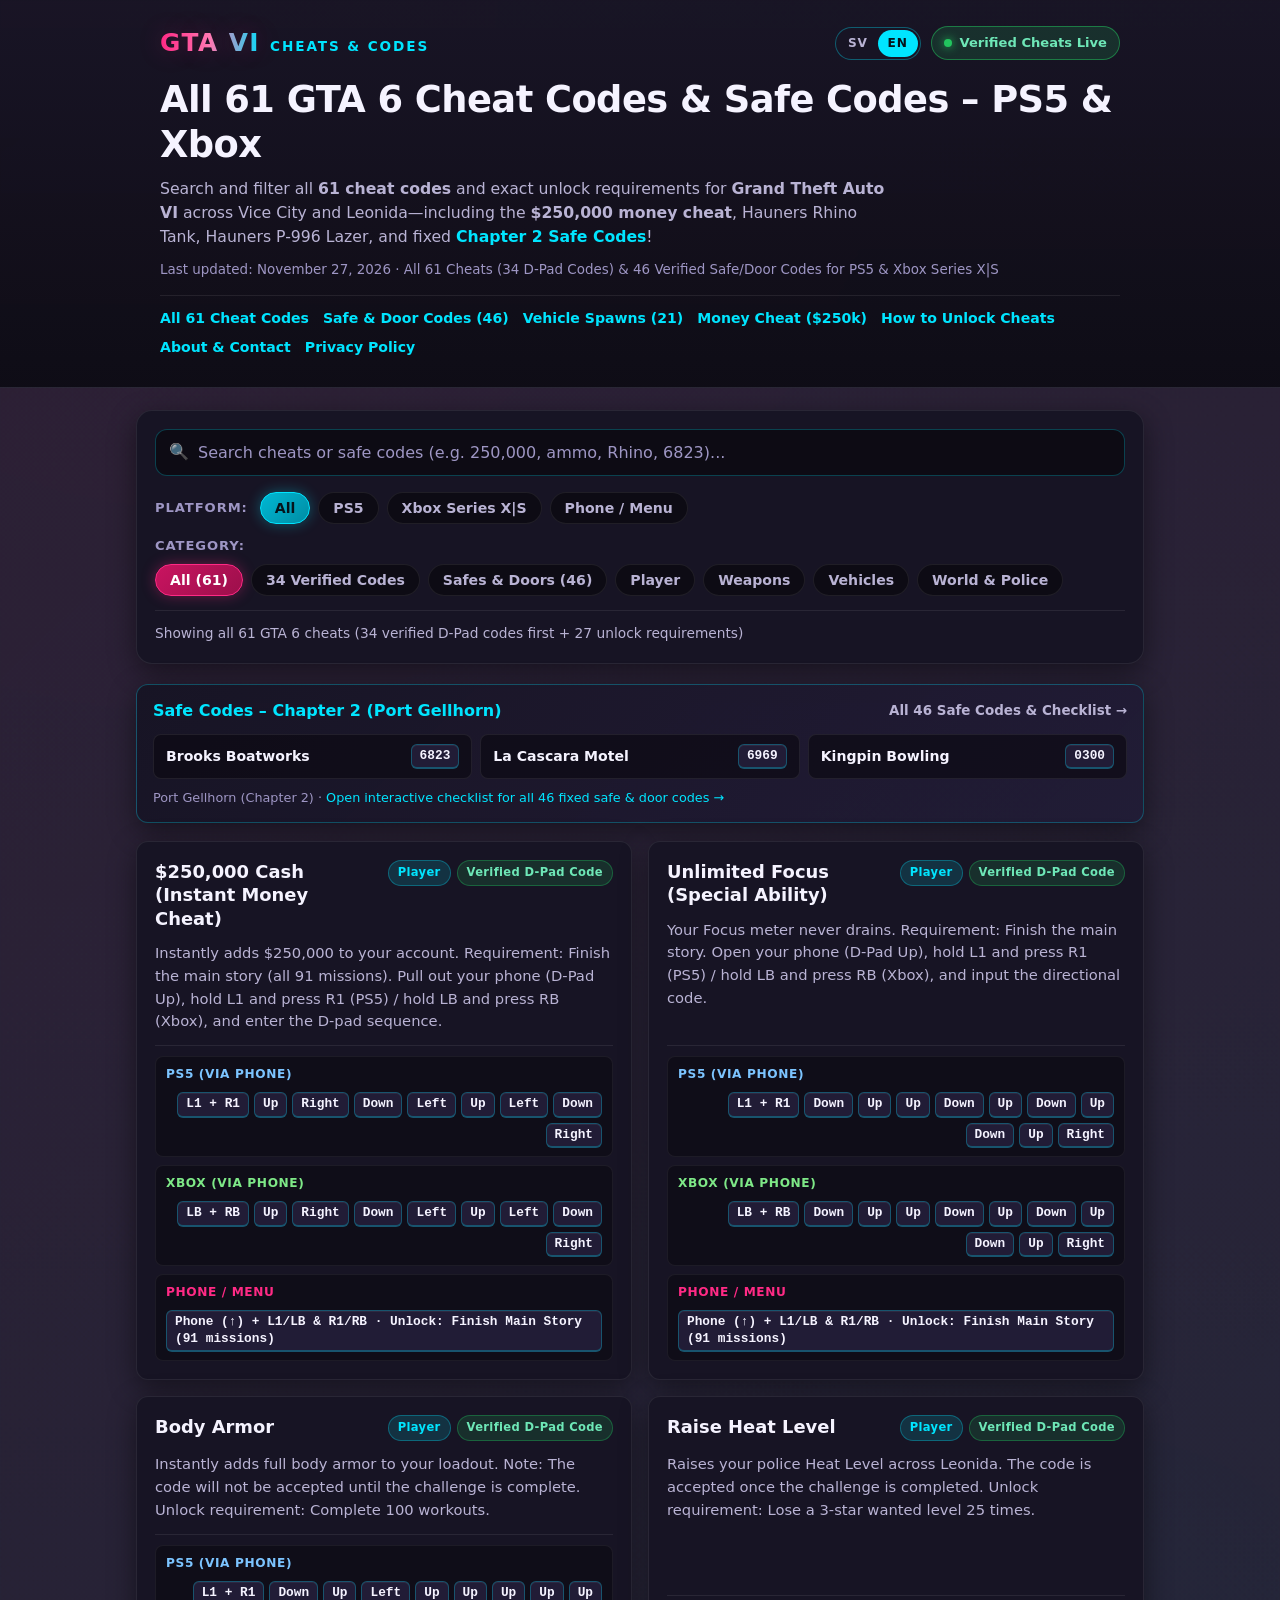
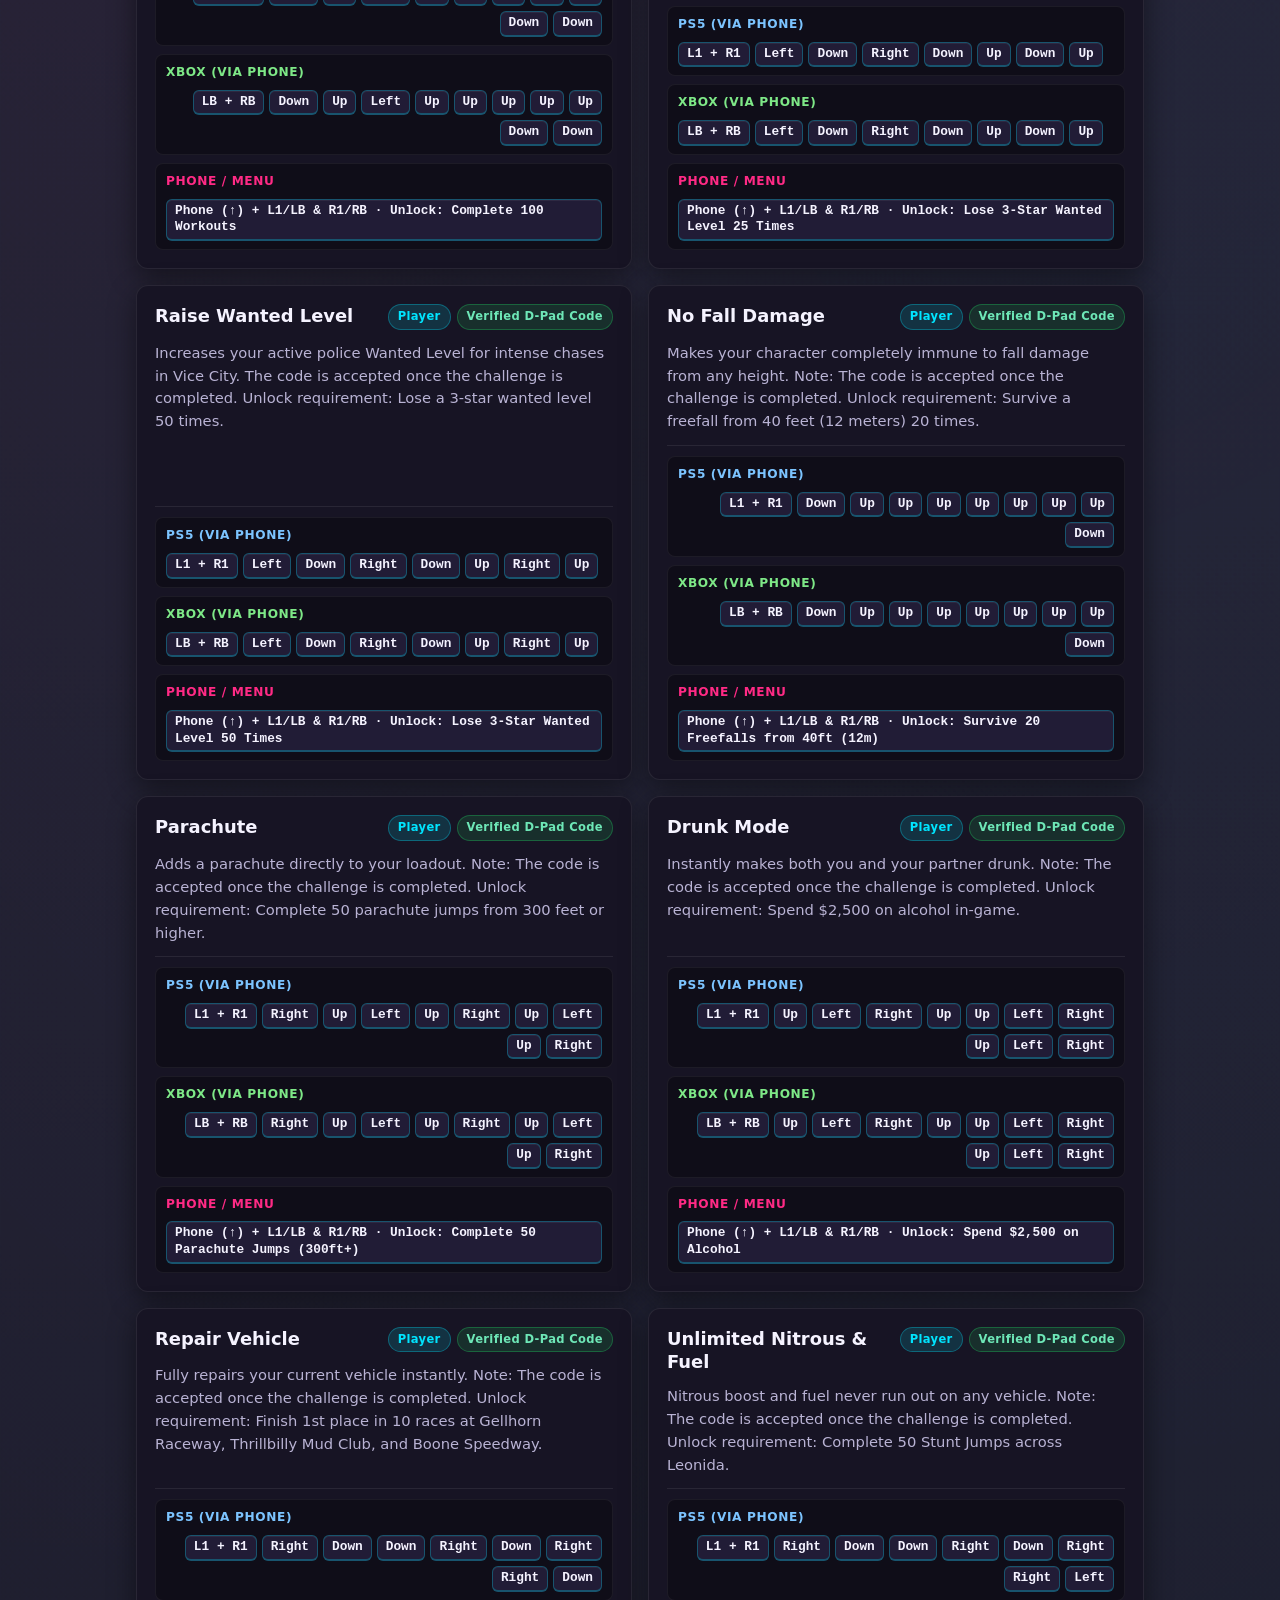
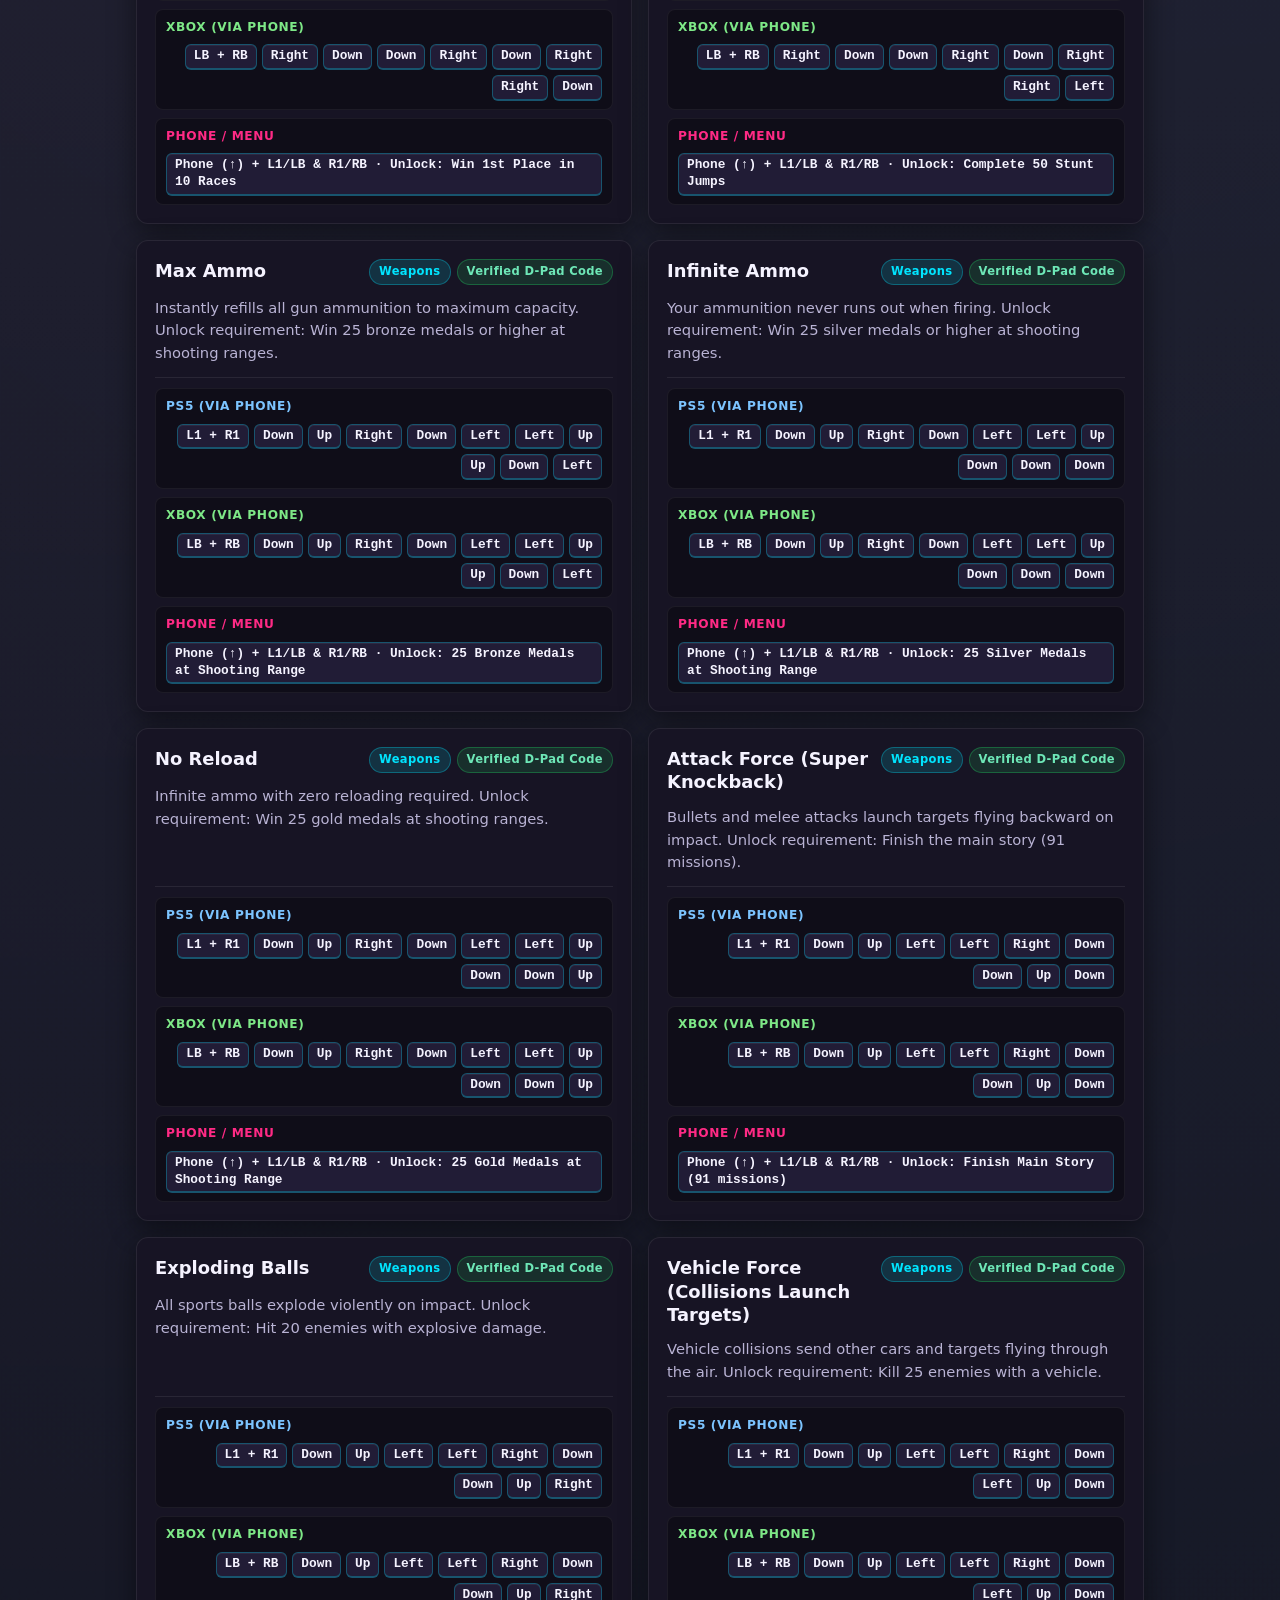
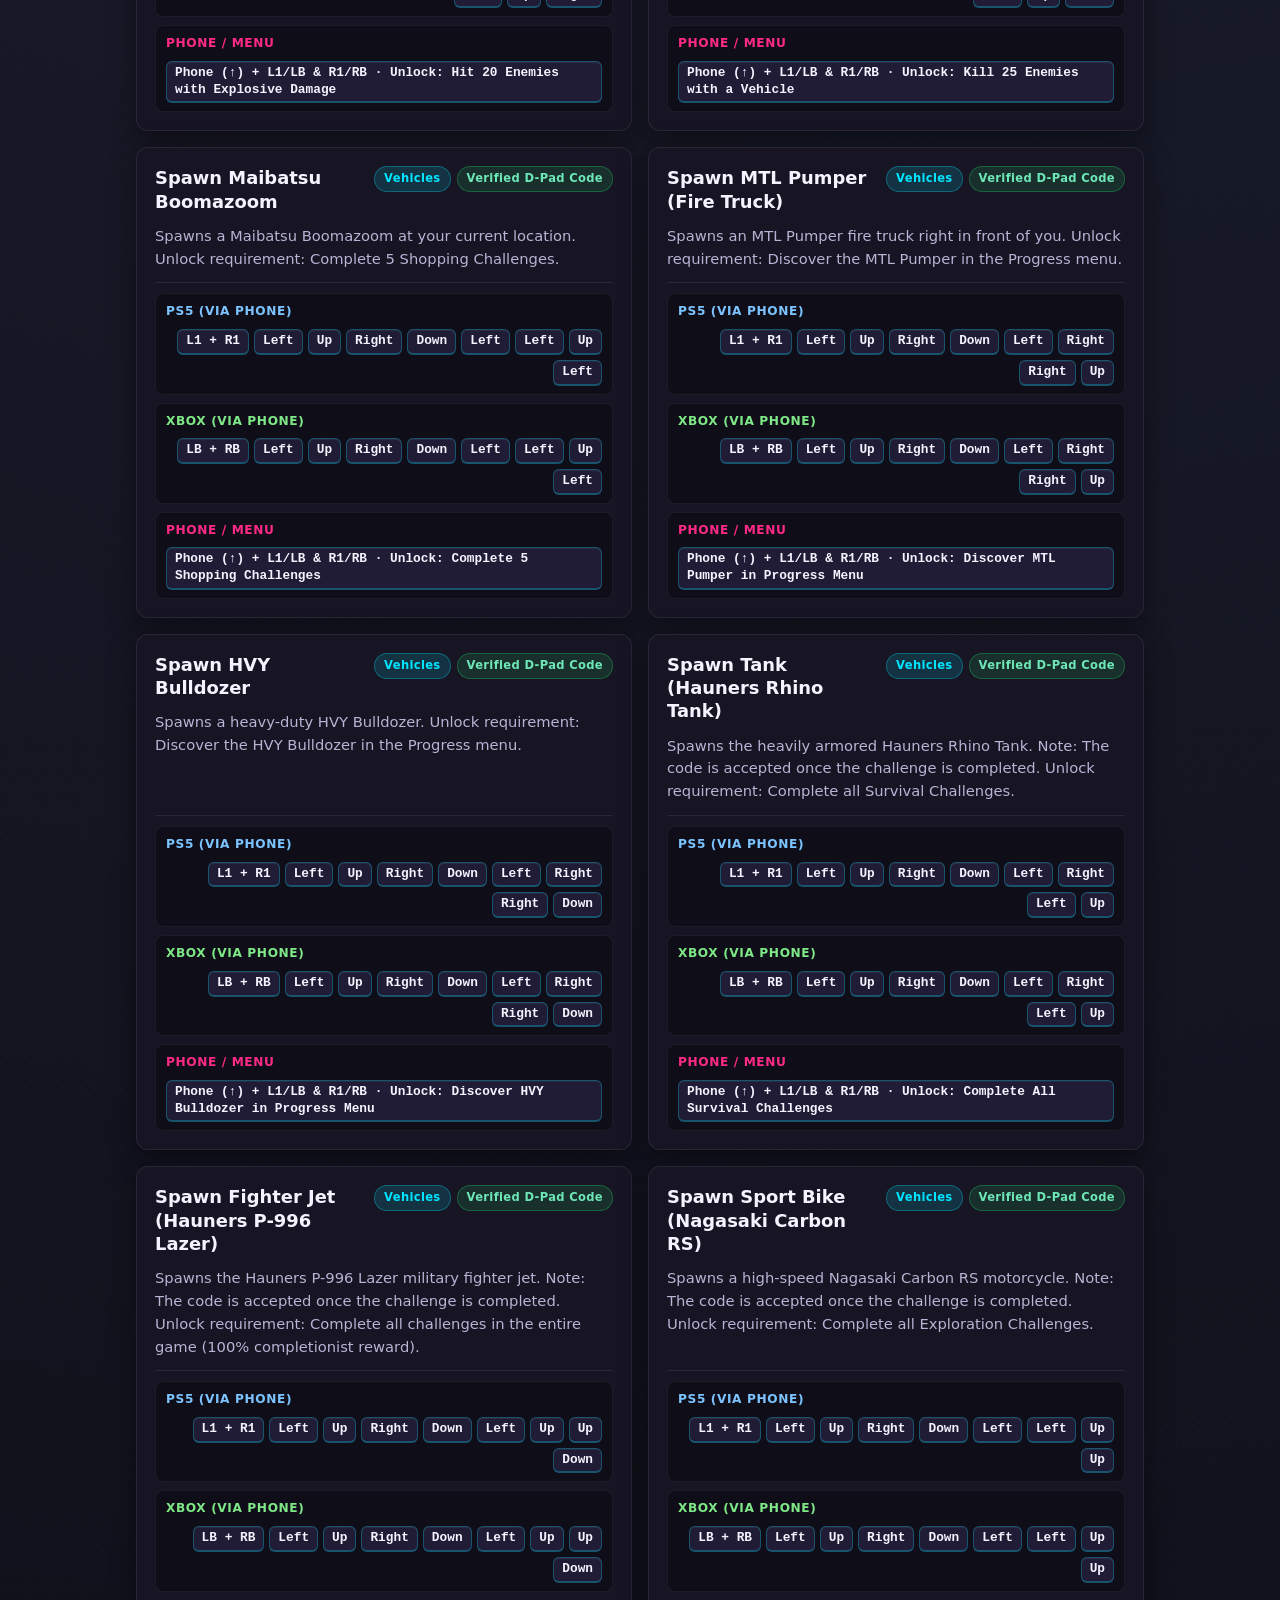
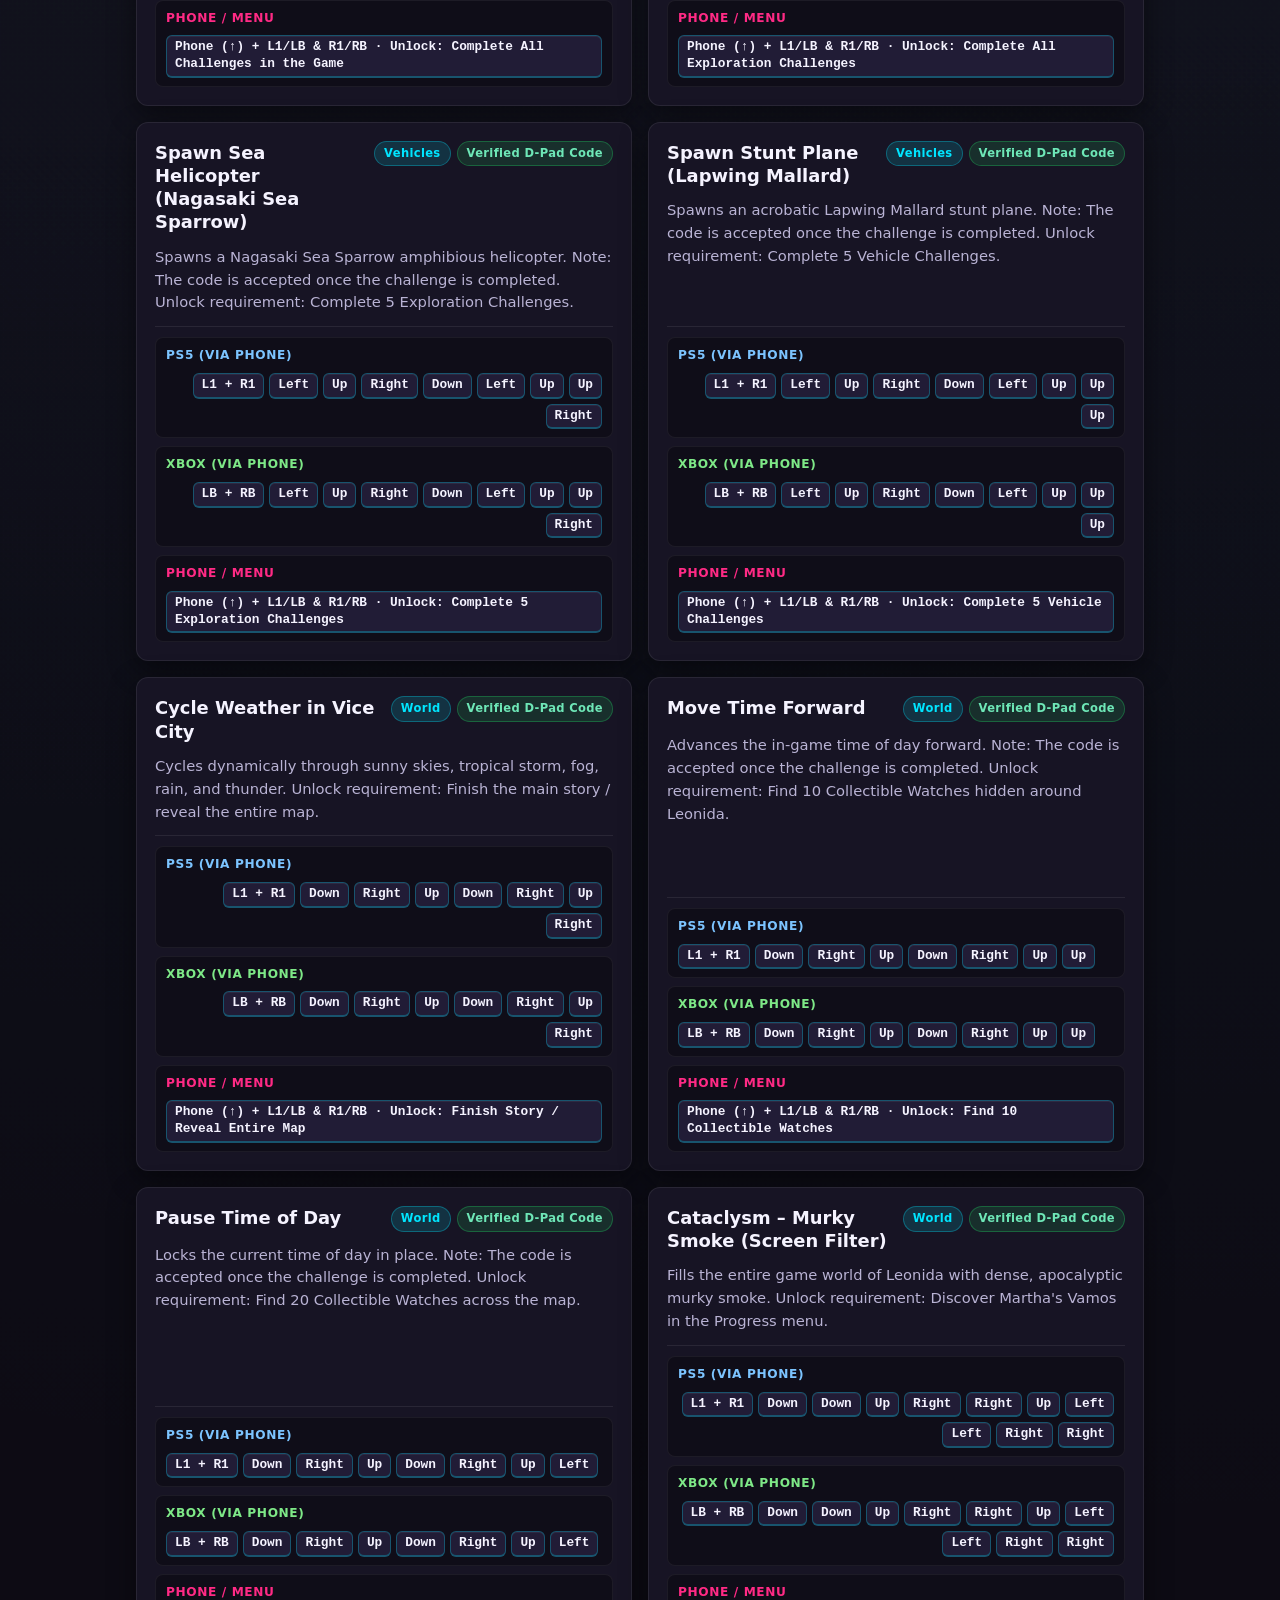
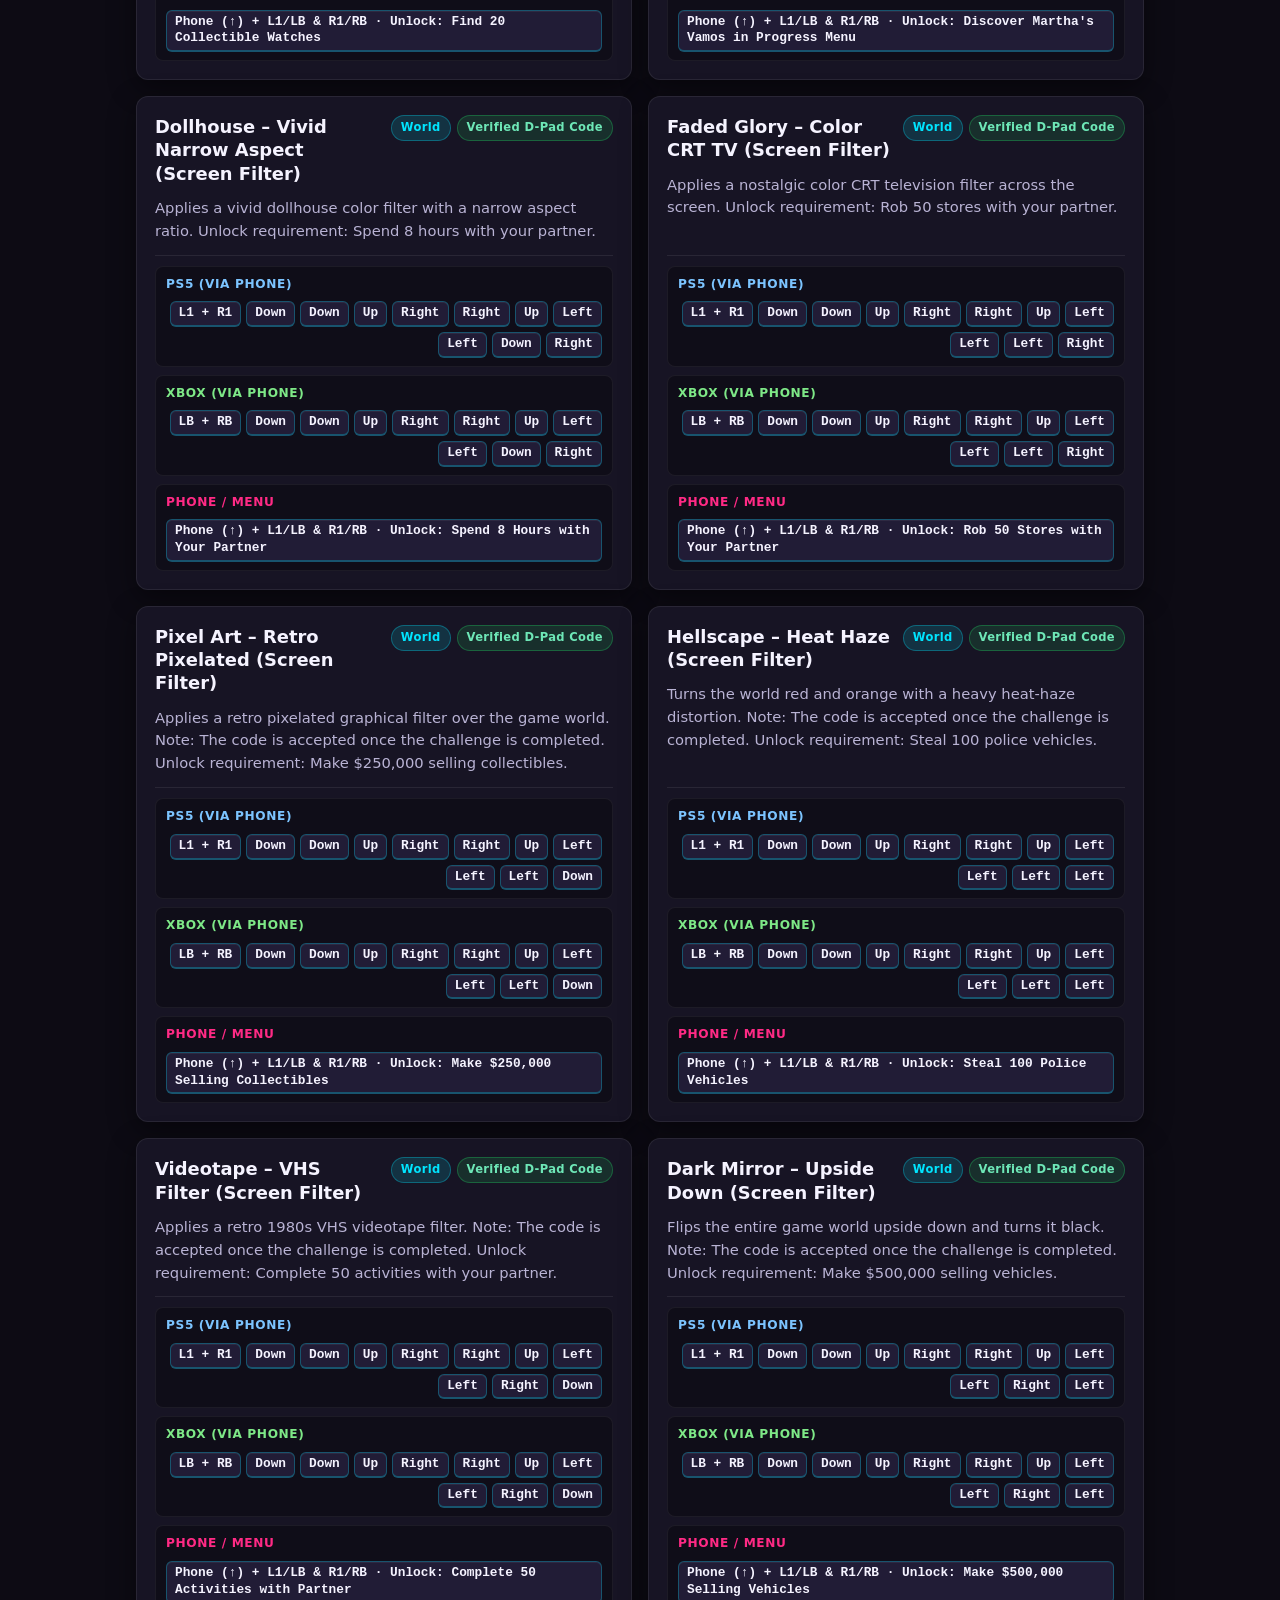
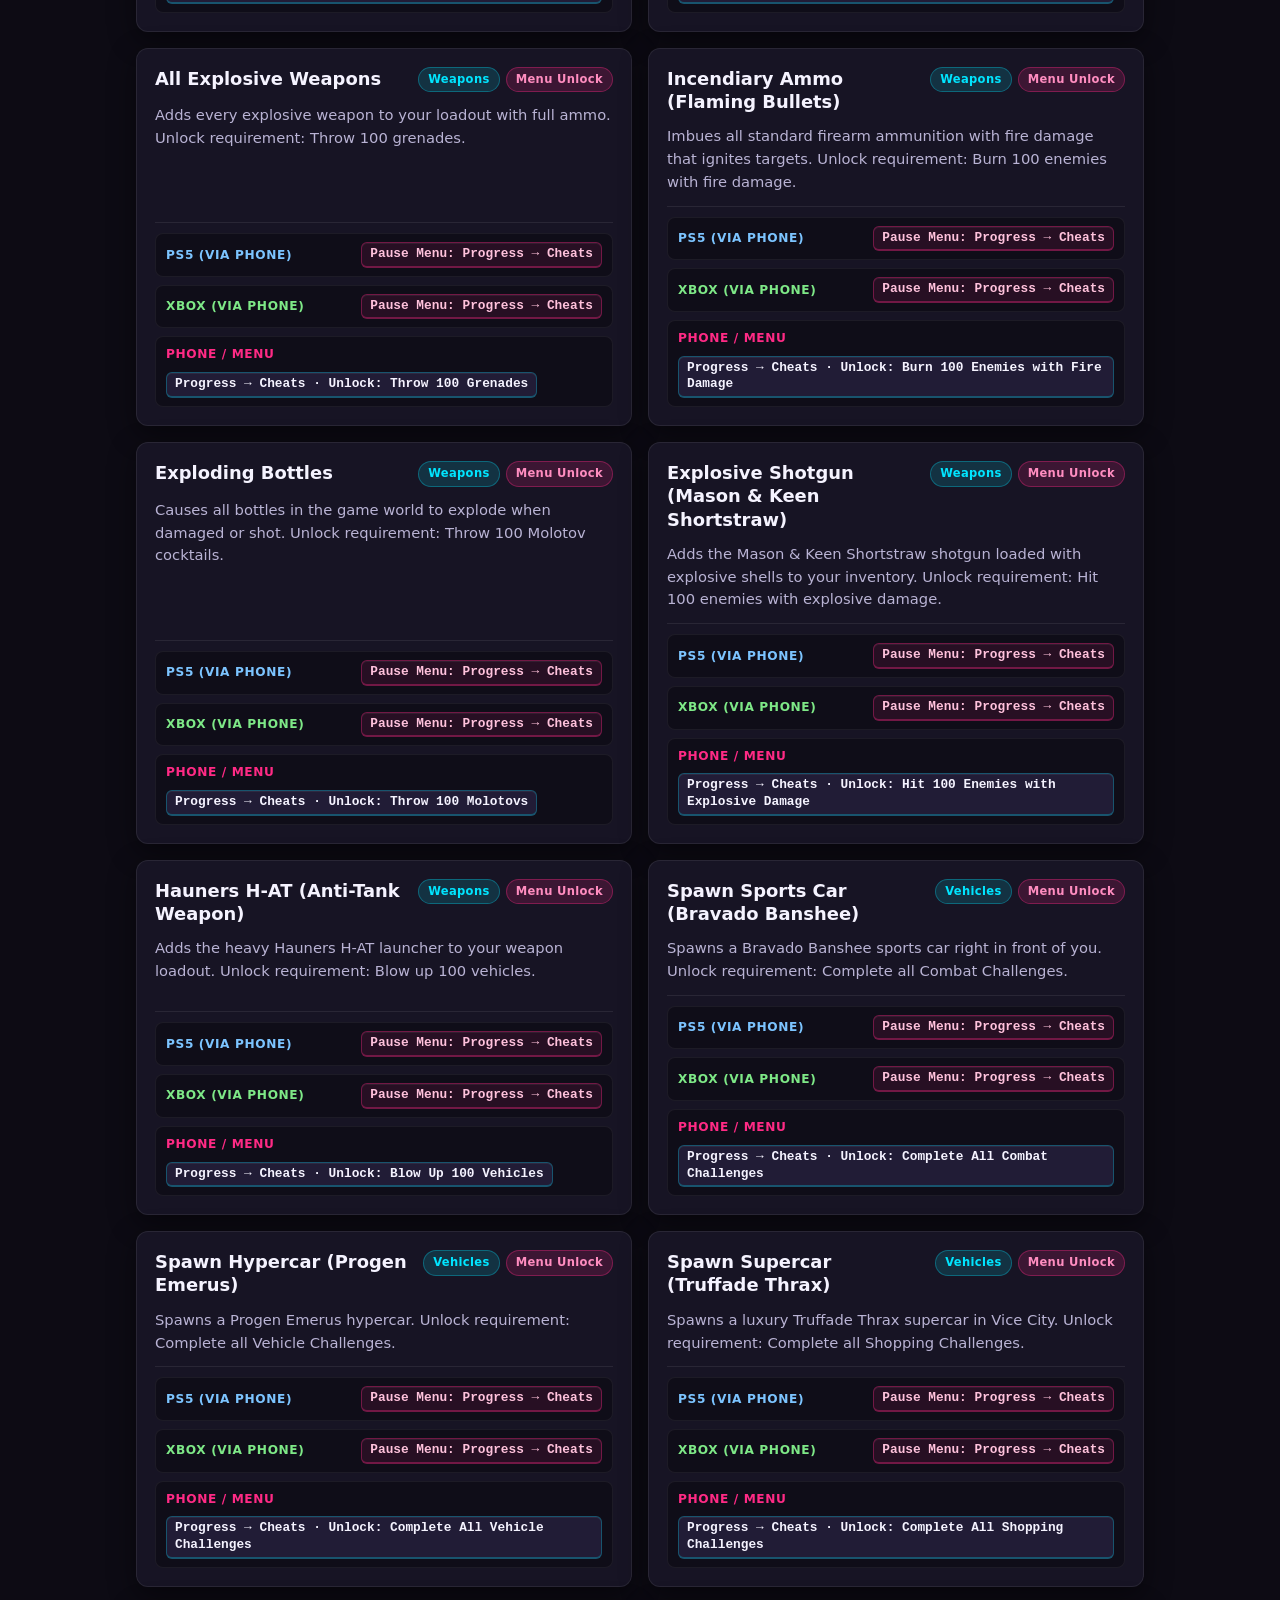
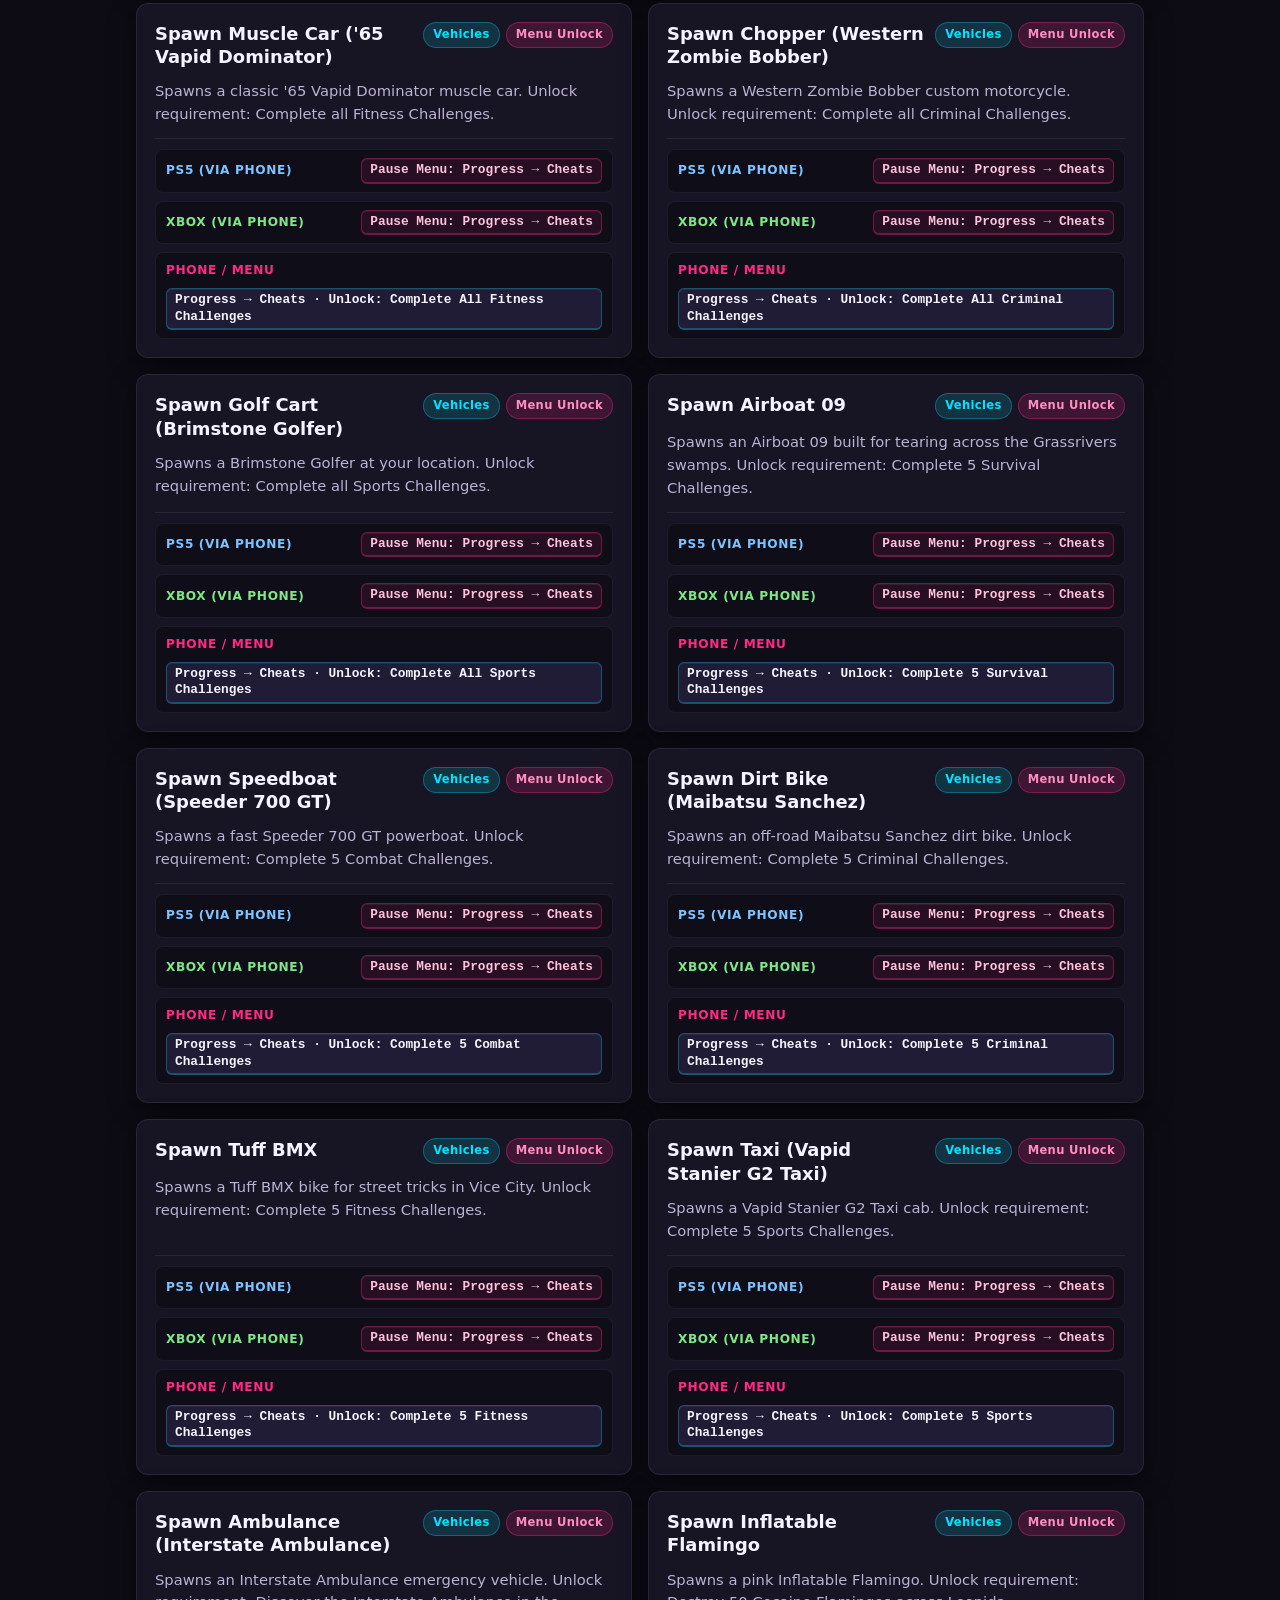
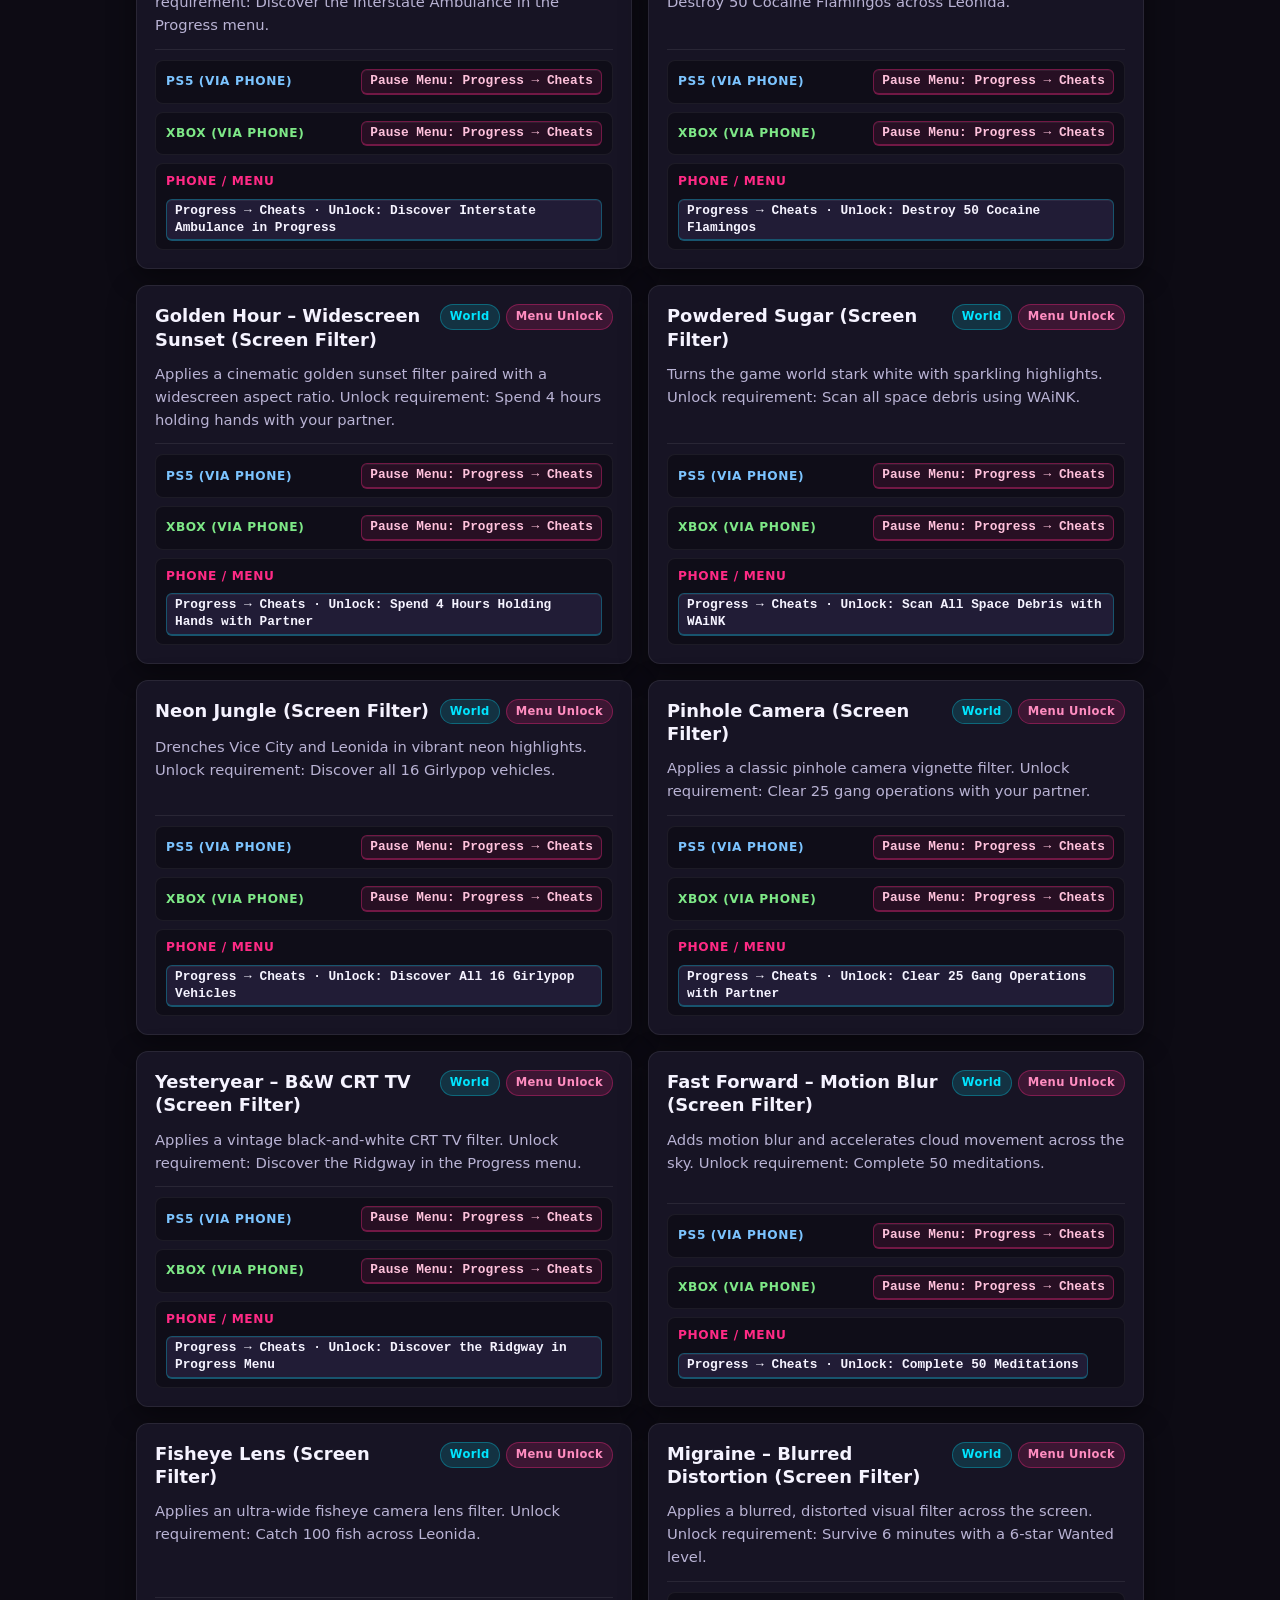
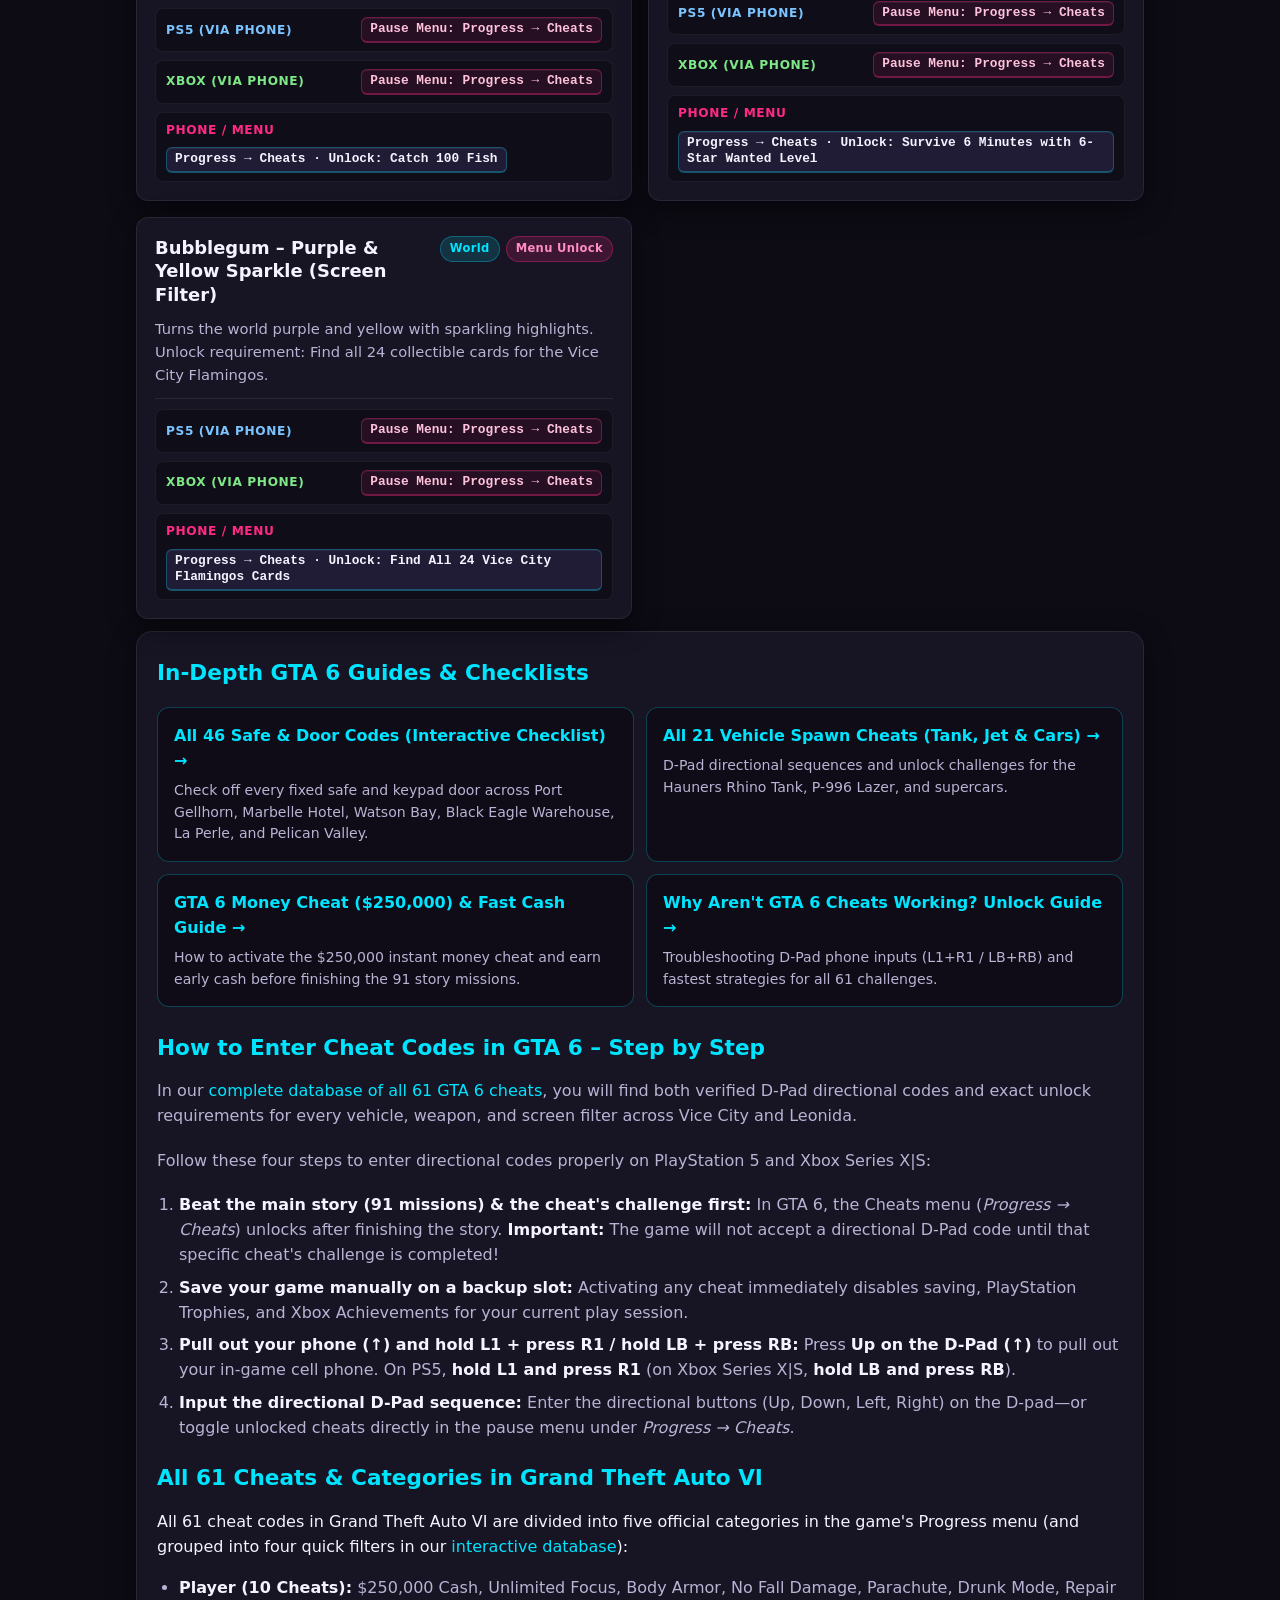
==== commit 0187eede: "Add 13 verified GTA 6 D-Pad cheat codes (21->34: Rhino Tank, P-996 Lazer, all Player & Time cheats, " ====
--- a/en.html
+++ b/en.html
@@ -7,7 +7,7 @@
   <link rel="alternate" hreflang="en" href="https://gta6hacks.se/en.html" />
   <link rel="alternate" hreflang="x-default" href="https://gta6hacks.se/en.html" />
   <title>GTA 6 Cheats (PS5 &amp; Xbox) – All Verified Codes (2026)</title>
-  <meta name="description" content="All 21 verified directional codes &amp; 61 cheats for Grand Theft Auto VI (GTA 6) on PS5 &amp; Xbox Series X|S via phone, plus 46 fixed Story Mode safe &amp; door codes.">
+  <meta name="description" content="All 34 verified directional codes &amp; 61 cheats for Grand Theft Auto VI (GTA 6) on PS5 &amp; Xbox Series X|S via phone, plus 46 fixed Story Mode safe &amp; door codes.">
   <meta name="robots" content="index, follow">
   <meta name="theme-color" content="#0d0b14">
   <link rel="canonical" href="https://gta6hacks.se/en.html">
@@ -20,13 +20,13 @@
   <meta property="og:site_name" content="GTA 6 Cheats &amp; Codes">
   <meta property="og:url" content="https://gta6hacks.se/en.html">
   <meta property="og:title" content="GTA 6 Cheats (PS5 &amp; Xbox) – All Verified Codes (2026)">
-  <meta property="og:description" content="All 21 verified directional codes &amp; 61 cheats for GTA 6 on PS5 &amp; Xbox Series X|S, plus 46 fixed safe &amp; door codes in Story Mode.">
+  <meta property="og:description" content="All 34 verified directional codes &amp; 61 cheats for GTA 6 on PS5 &amp; Xbox Series X|S, plus 46 fixed safe &amp; door codes in Story Mode.">
   <meta property="og:image" content="https://gta6hacks.se/logo.png">
 
   <!-- Twitter Card -->
   <meta name="twitter:card" content="summary_large_image">
   <meta name="twitter:title" content="GTA 6 Cheats (PS5 &amp; Xbox) – All Verified Codes (2026)">
-  <meta name="twitter:description" content="All 21 verified directional codes &amp; 61 cheats for GTA 6 on PS5 &amp; Xbox Series X|S, plus 46 Story Mode safe codes.">
+  <meta name="twitter:description" content="All 34 verified directional codes &amp; 61 cheats for GTA 6 on PS5 &amp; Xbox Series X|S, plus 46 Story Mode safe codes.">
   <meta name="twitter:image" content="https://gta6hacks.se/logo.png">
 
   <link rel="stylesheet" href="style.css?v=20261121c">
@@ -72,7 +72,7 @@
         "about": { "@id": "https://gta6hacks.se/#organization" },
         "inLanguage": "en",
         "datePublished": "2026-11-13",
-        "dateModified": "2026-11-25"
+        "dateModified": "2026-11-27"
       },
       {
         "@type": "FAQPage",
@@ -138,7 +138,7 @@
         </a>
         <div class="header-badges">
           <nav class="lang-switch" aria-label="Language selector">
-            <a href="index.html?lang=sv" class="lang-btn" hreflang="sv">SV</a>
+            <a href="/" class="lang-btn" hreflang="sv">SV</a>
             <a href="en.html" class="lang-btn active" hreflang="en" aria-current="page">EN</a>
           </nav>
           <span class="release-badge" title="Verified GTA 6 cheat codes live">
@@ -154,7 +154,7 @@
         <a href="#safe-codes"><strong>Chapter 2 Safe Codes</strong></a>!
       </p>
       <p class="last-updated">
-        Last updated: <time datetime="2026-11-25">November 25, 2026</time> &middot; All 61 Cheats (21 D-Pad Codes) &amp; 46 Verified Safe/Door Codes for PS5 &amp; Xbox Series X|S
+        Last updated: <time datetime="2026-11-27">November 27, 2026</time> &middot; All 61 Cheats (34 D-Pad Codes) &amp; 46 Verified Safe/Door Codes for PS5 &amp; Xbox Series X|S
       </p>
       <nav class="quick-nav" aria-label="Quick navigation">
         <a href="#cheats-section">All 61 Cheat Codes</a>
@@ -230,7 +230,7 @@
             <span class="filter-label">Category:</span>
             <div class="filter-buttons" id="category-filters">
               <button type="button" class="filter-btn active" data-category="All">All (61)</button>
-              <button type="button" class="filter-btn" data-category="Verified">21 Verified Codes</button>
+              <button type="button" class="filter-btn" data-category="Verified">34 Verified Codes</button>
               <button type="button" class="filter-btn" data-category="Safes">Safes &amp; Doors (46)</button>
               <button type="button" class="filter-btn" data-category="Player">Player</button>
               <button type="button" class="filter-btn" data-category="Weapons">Weapons</button>
@@ -315,7 +315,11 @@
                 <tr><td><strong>$250,000 Cash (Instant Money)</strong></td><td>Player</td><td><code>Up, Right, Down, Left, Up, Left, Down, Right</code></td><td>Finish main story (91 missions)</td></tr>
                 <tr><td><strong>Unlimited Focus</strong></td><td>Player</td><td><code>Down, Up, Up, Down, Up, Down, Up, Down, Up, Right</code></td><td>Finish main story (91 missions)</td></tr>
                 <tr><td><strong>Body Armor</strong></td><td>Player</td><td><code>Down, Up, Left, Up, Up, Up, Up, Up, Down, Down</code></td><td>Complete 100 workouts</td></tr>
+                <tr><td><strong>No Fall Damage</strong></td><td>Player</td><td><code>Down, Up, Up, Up, Up, Up, Up, Up, Down</code></td><td>Survive 20 freefalls from 40ft (12m)</td></tr>
+                <tr><td><strong>Parachute</strong></td><td>Player</td><td><code>Right, Up, Left, Up, Right, Up, Left, Up, Right</code></td><td>Complete 50 parachute jumps (300ft+)</td></tr>
                 <tr><td><strong>Drunk Mode</strong></td><td>Player</td><td><code>Up, Left, Right, Up, Up, Left, Right, Up, Left, Right</code></td><td>Spend $2,500 on alcohol</td></tr>
+                <tr><td><strong>Repair Vehicle</strong></td><td>Player</td><td><code>Right, Down, Down, Right, Down, Right, Right, Down</code></td><td>Win 1st place in 10 races</td></tr>
+                <tr><td><strong>Unlimited Nitrous &amp; Fuel</strong></td><td>Player</td><td><code>Right, Down, Down, Right, Down, Right, Right, Left</code></td><td>Complete 50 Stunt Jumps</td></tr>
                 <tr><td><strong>Raise Heat Level</strong></td><td>Player</td><td><code>Left, Down, Right, Down, Up, Down, Up</code></td><td>Lose 3-star wanted level 25 times</td></tr>
                 <tr><td><strong>Raise Wanted Level</strong></td><td>Player</td><td><code>Left, Down, Right, Down, Up, Right, Up</code></td><td>Lose 3-star wanted level 50 times</td></tr>
                 <tr><td><strong>Max Ammo</strong></td><td>Weapons</td><td><code>Down, Up, Right, Down, Left, Left, Up, Up, Down, Left</code></td><td>25 bronze medals at shooting range</td></tr>
@@ -324,15 +328,24 @@
                 <tr><td><strong>Attack Force (Super Knockback)</strong></td><td>Weapons</td><td><code>Down, Up, Left, Left, Right, Down, Down, Up, Down</code></td><td>Finish main story (91 missions)</td></tr>
                 <tr><td><strong>Exploding Balls</strong></td><td>Weapons</td><td><code>Down, Up, Left, Left, Right, Down, Down, Up, Right</code></td><td>Hit 20 enemies with explosive damage</td></tr>
                 <tr><td><strong>Vehicle Force</strong></td><td>Weapons</td><td><code>Down, Up, Left, Left, Right, Down, Left, Up, Down</code></td><td>Kill 25 enemies with a vehicle</td></tr>
+                <tr><td><strong>Spawn Tank (Hauners Rhino Tank)</strong></td><td>Vehicles</td><td><code>Left, Up, Right, Down, Left, Right, Left, Up</code></td><td>Complete all Survival Challenges</td></tr>
+                <tr><td><strong>Spawn Fighter Jet (Hauners P-996 Lazer)</strong></td><td>Vehicles</td><td><code>Left, Up, Right, Down, Left, Up, Up, Down</code></td><td>Complete all challenges in game (100%)</td></tr>
                 <tr><td><strong>Spawn Maibatsu Boomazoom</strong></td><td>Vehicles</td><td><code>Left, Up, Right, Down, Left, Left, Up, Left</code></td><td>Complete 5 Shopping Challenges</td></tr>
+                <tr><td><strong>Spawn Sport Bike (Nagasaki Carbon RS)</strong></td><td>Vehicles</td><td><code>Left, Up, Right, Down, Left, Left, Up, Up</code></td><td>Complete all Exploration Challenges</td></tr>
+                <tr><td><strong>Spawn Sea Helicopter (Nagasaki Sea Sparrow)</strong></td><td>Vehicles</td><td><code>Left, Up, Right, Down, Left, Up, Up, Right</code></td><td>Complete 5 Exploration Challenges</td></tr>
+                <tr><td><strong>Spawn Stunt Plane (Lapwing Mallard)</strong></td><td>Vehicles</td><td><code>Left, Up, Right, Down, Left, Up, Up, Up</code></td><td>Complete 5 Vehicle Challenges</td></tr>
                 <tr><td><strong>Spawn MTL Pumper (Fire Truck)</strong></td><td>Vehicles</td><td><code>Left, Up, Right, Down, Left, Right, Right, Up</code></td><td>Discover MTL Pumper in Progress menu</td></tr>
                 <tr><td><strong>Spawn HVY Bulldozer</strong></td><td>Vehicles</td><td><code>Left, Up, Right, Down, Left, Right, Right, Down</code></td><td>Discover HVY Bulldozer in Progress menu</td></tr>
                 <tr><td><strong>Cycle Weather in Vice City</strong></td><td>World</td><td><code>Down, Right, Up, Down, Right, Up, Right</code></td><td>Finish story / reveal entire map</td></tr>
+                <tr><td><strong>Move Time Forward</strong></td><td>World</td><td><code>Down, Right, Up, Down, Right, Up, Up</code></td><td>Find 10 Collectible Watches</td></tr>
+                <tr><td><strong>Pause Time of Day</strong></td><td>World</td><td><code>Down, Right, Up, Down, Right, Up, Left</code></td><td>Find 20 Collectible Watches</td></tr>
                 <tr><td><strong>Cataclysm – Murky Smoke (Filter)</strong></td><td>World</td><td><code>Down, Down, Up, Right, Right, Up, Left, Left, Right, Right</code></td><td>Discover Martha&apos;s Vamos in Progress</td></tr>
                 <tr><td><strong>Dollhouse – Vivid Narrow (Filter)</strong></td><td>World</td><td><code>Down, Down, Up, Right, Right, Up, Left, Left, Down, Right</code></td><td>Spend 8 hours with your partner</td></tr>
                 <tr><td><strong>Faded Glory – Color CRT TV (Filter)</strong></td><td>World</td><td><code>Down, Down, Up, Right, Right, Up, Left, Left, Left, Right</code></td><td>Rob 50 stores with your partner</td></tr>
                 <tr><td><strong>Videotape – VHS Filter (Filter)</strong></td><td>World</td><td><code>Down, Down, Up, Right, Right, Up, Left, Left, Right, Down</code></td><td>Complete 50 activities with your partner</td></tr>
                 <tr><td><strong>Dark Mirror – Upside Down (Filter)</strong></td><td>World</td><td><code>Down, Down, Up, Right, Right, Up, Left, Left, Right, Left</code></td><td>Make $500,000 selling vehicles</td></tr>
+                <tr><td><strong>Pixel Art – Retro Pixelated (Filter)</strong></td><td>World</td><td><code>Down, Down, Up, Right, Right, Up, Left, Left, Left, Down</code></td><td>Make $250,000 selling collectibles</td></tr>
+                <tr><td><strong>Hellscape – Heat Haze (Filter)</strong></td><td>World</td><td><code>Down, Down, Up, Right, Right, Up, Left, Left, Left, Left</code></td><td>Steal 100 police vehicles</td></tr>
               </tbody>
             </table>
           </div>
@@ -494,9 +507,10 @@
           <article class="faq-item">
             <h3>How do you unlock the Hauners Rhino Tank and P-996 Lazer Jet in GTA 6?</h3>
             <p>
-              To unlock the Hauners Rhino Tank cheat, beat the main story and complete all Survival Challenges. To
-              unlock the Hauners P-996 Lazer fighter jet cheat, you must complete all challenges in the entire game
-              (100% Challenges completionist reward).
+              To unlock the <strong>Hauners Rhino Tank</strong>, beat the main story and complete all Survival Challenges—D-Pad
+              code: <strong>Left, Up, Right, Down, Left, Right, Left, Up</strong>. To unlock the
+              <strong>Hauners P-996 Lazer</strong> fighter jet, complete all challenges (100% Challenges)—D-Pad code:
+              <strong>Left, Up, Right, Down, Left, Up, Up, Down</strong>.
             </p>
           </article>
 
@@ -525,9 +539,9 @@
             <a href="https://www.xbox.com/sv-SE/" target="_blank" rel="noopener noreferrer">Xbox</a>.
           </p>
           <p>
-            Discovered a new directional code for any of the 40 challenge-unlock cheats or want to submit a correction?
+            Discovered a new directional code for any of the 27 remaining challenge-unlock cheats or want to submit a correction?
             Contact our editorial team at <a href="mailto:kontakt@gta6hacks.se">kontakt@gta6hacks.se</a>, switch to our
-            <a href="index.html?lang=sv">Swedish guide</a>, or read more on our
+            <a href="/">Swedish guide</a>, or read more on our
             <a href="integritet.html">Privacy &amp; Cookie Policy</a> page.
           </p>
         </div>
@@ -581,7 +595,7 @@
         <span aria-hidden="true">&middot;</span>
         <a href="how-to-unlock-cheats.html">Unlock Guide</a>
         <span aria-hidden="true">&middot;</span>
-        <a href="index.html?lang=sv" hreflang="sv">Svenska</a>
+        <a href="/" hreflang="sv">Svenska</a>
         <span aria-hidden="true">&middot;</span>
         <a href="integritet.html">Privacy &amp; Cookies</a>
       </nav>
@@ -622,7 +636,7 @@
     </div>
   </div>
 
-  <script src="script-en.js?v=20261125b" defer></script>
+  <script src="script-en.js?v=20261127" defer></script>
   <script data-goatcounter="https://gta6hacks.goatcounter.com/count"
           async src="https://gc.zgo.at/count.js"></script>
 </body>
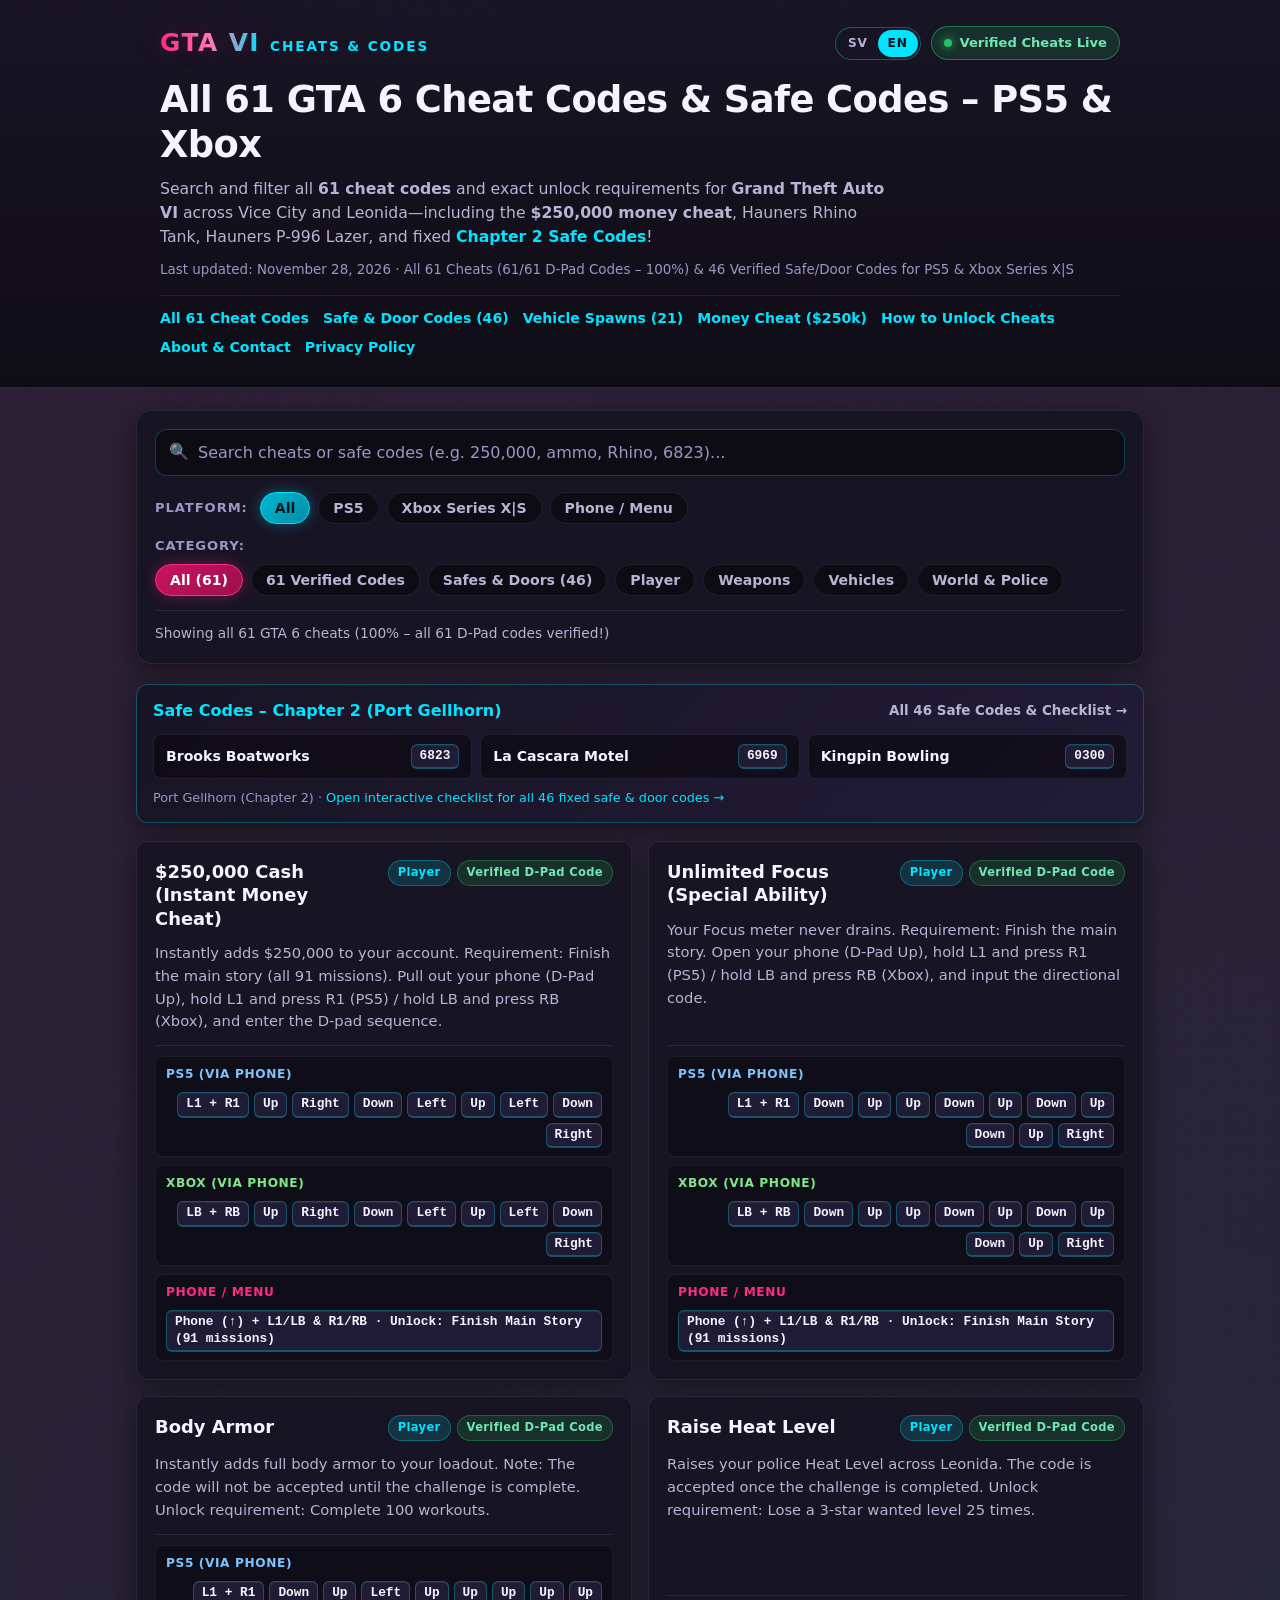
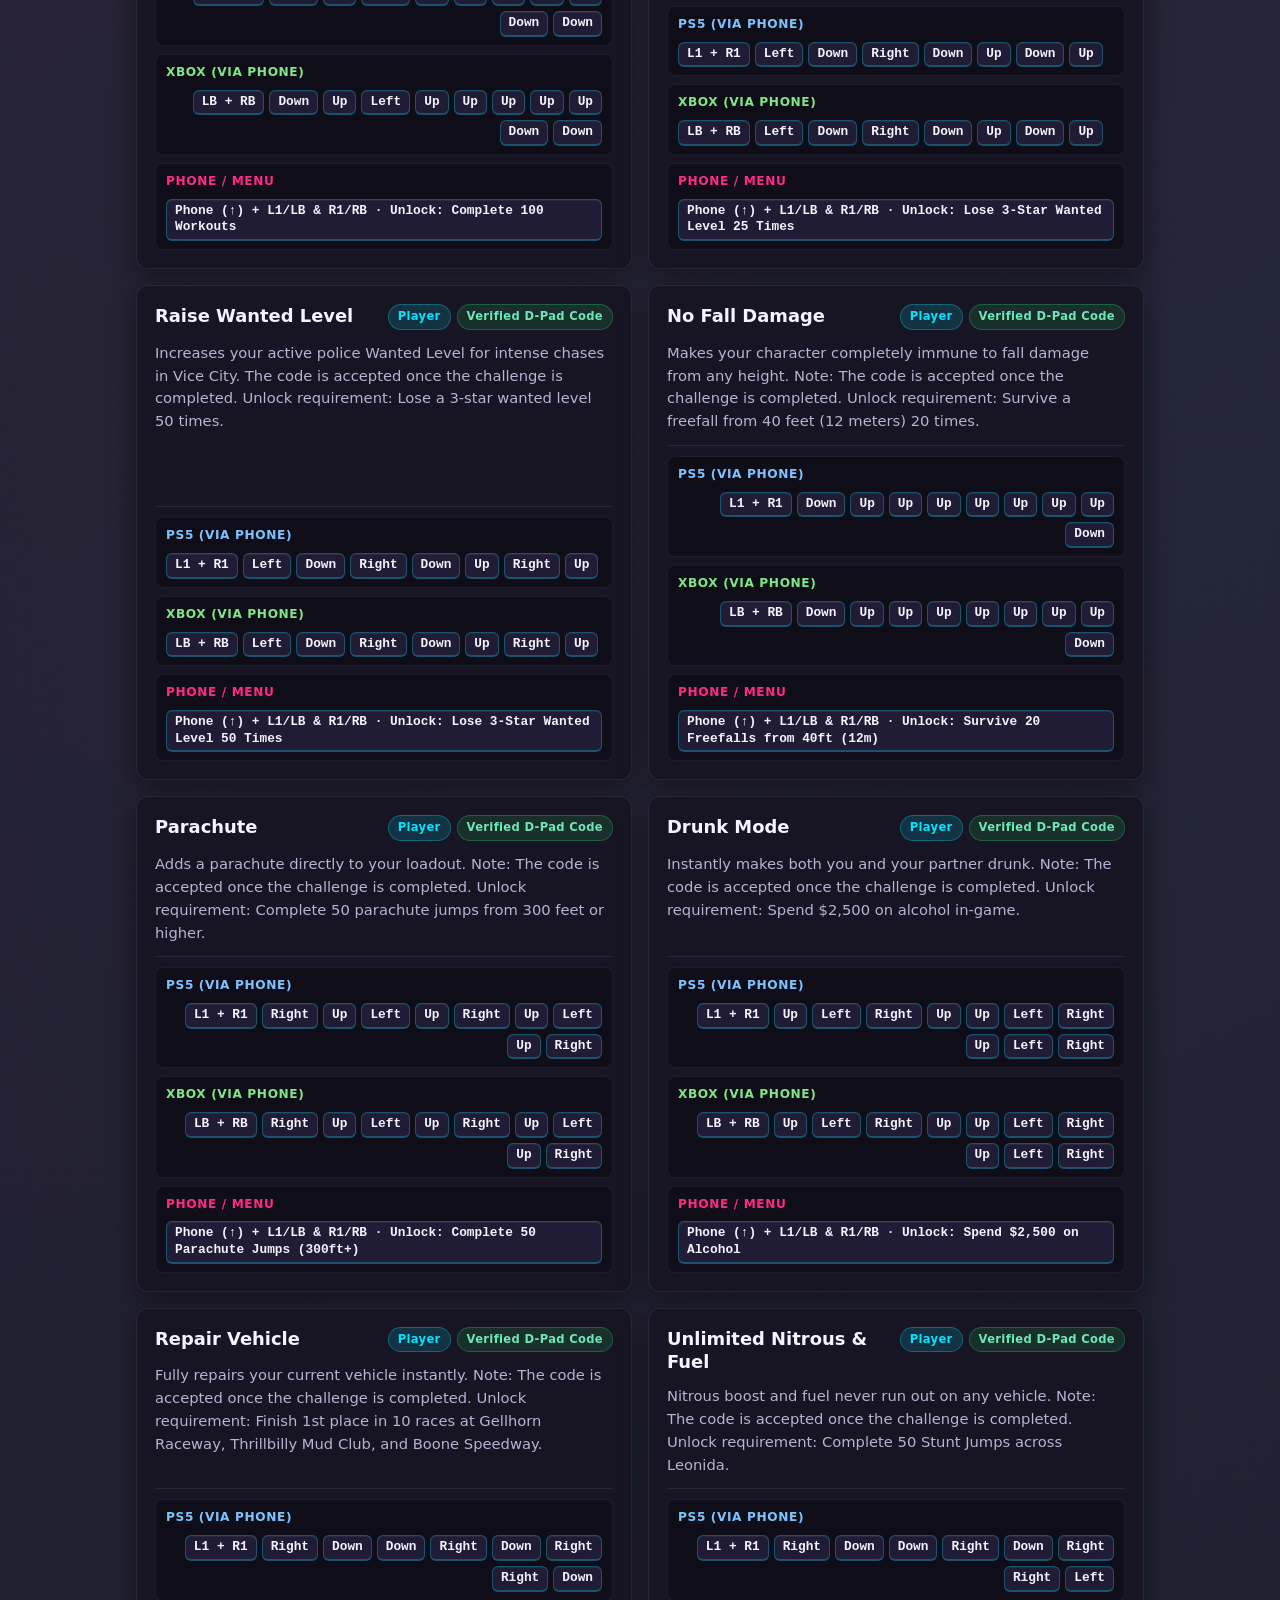
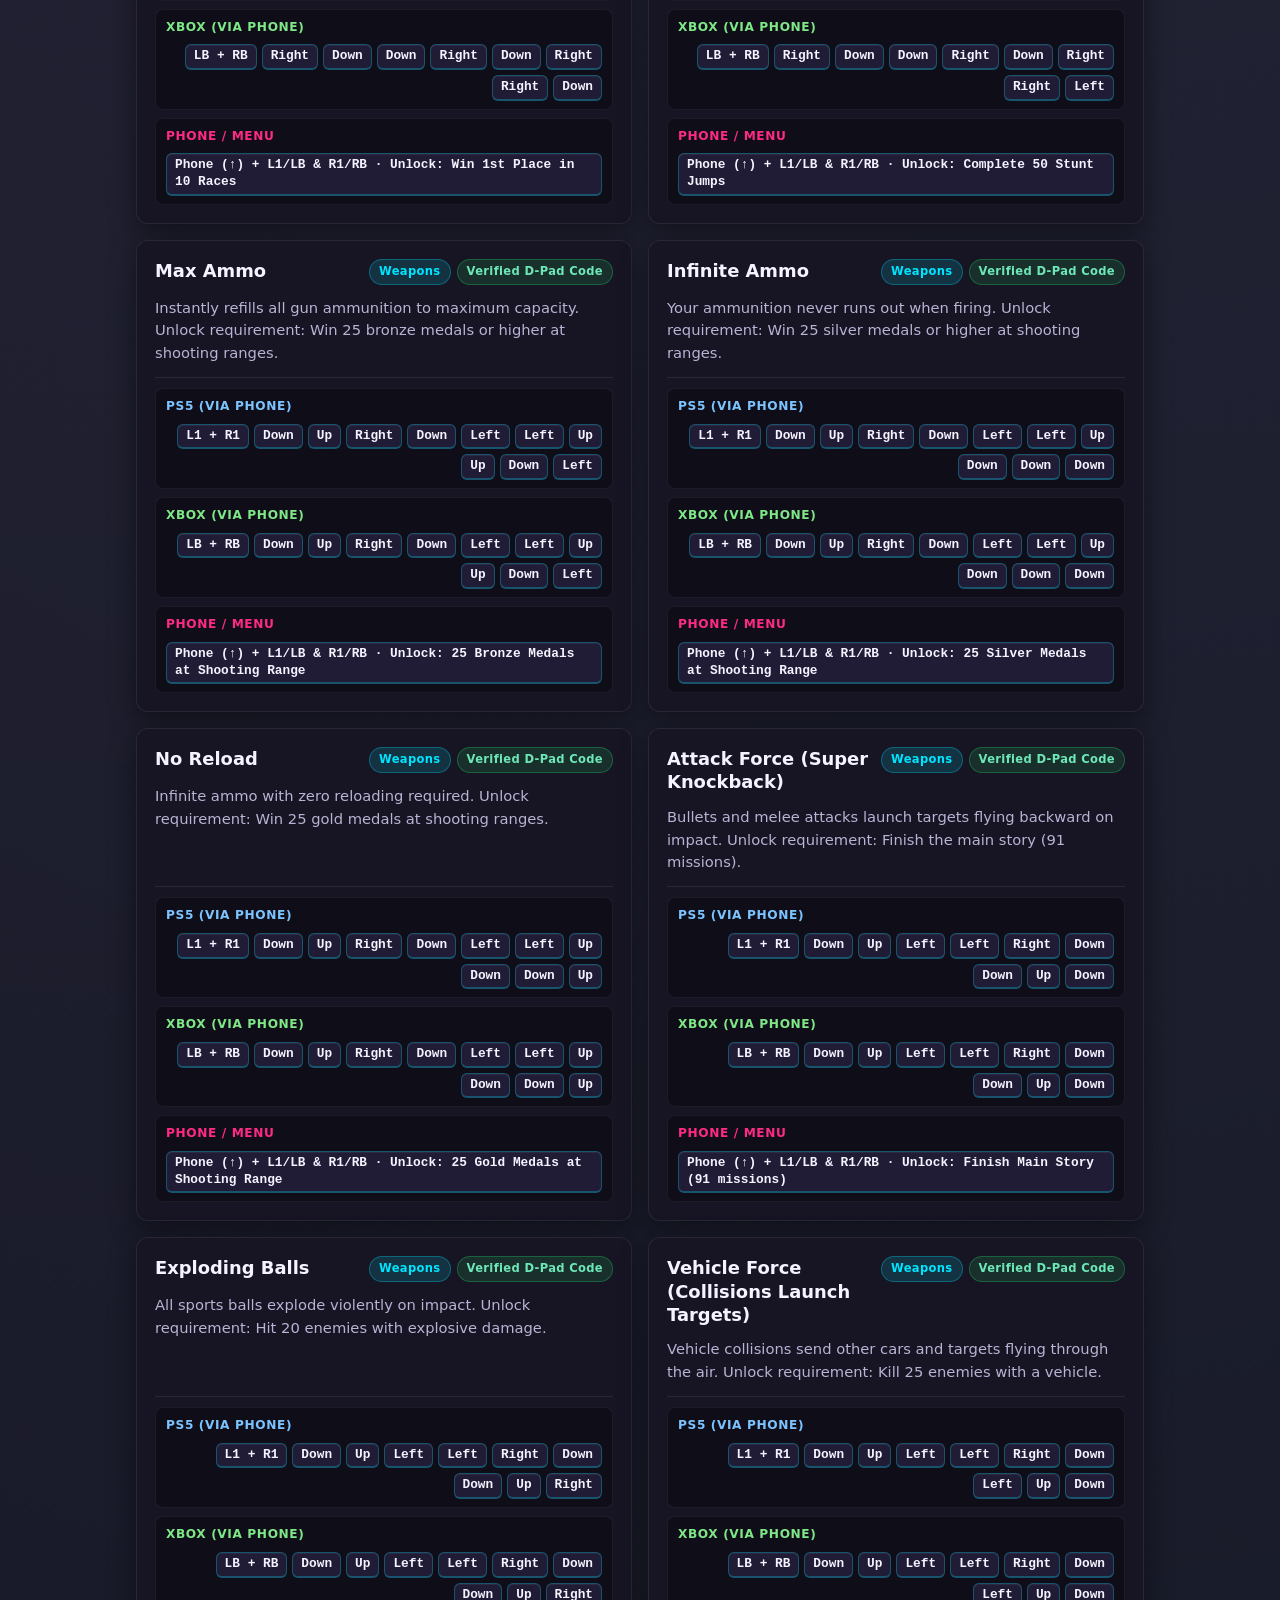
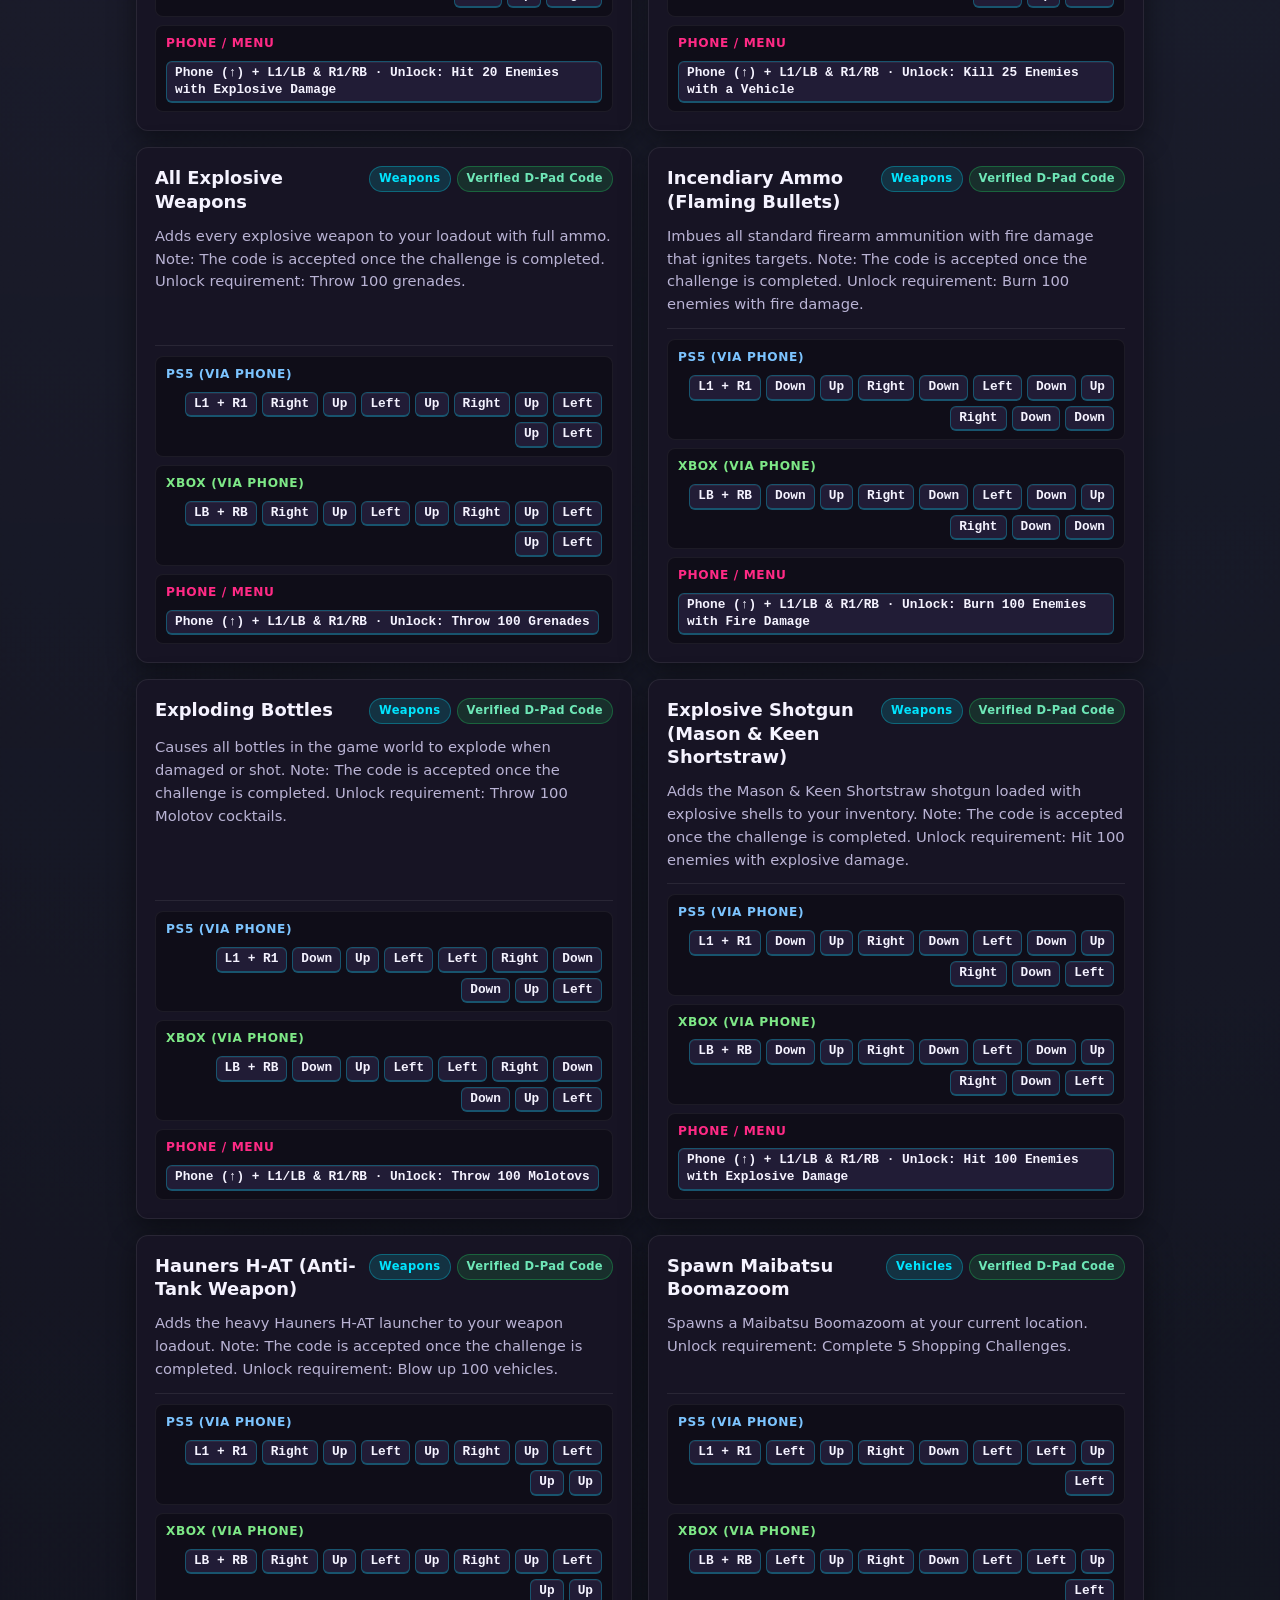
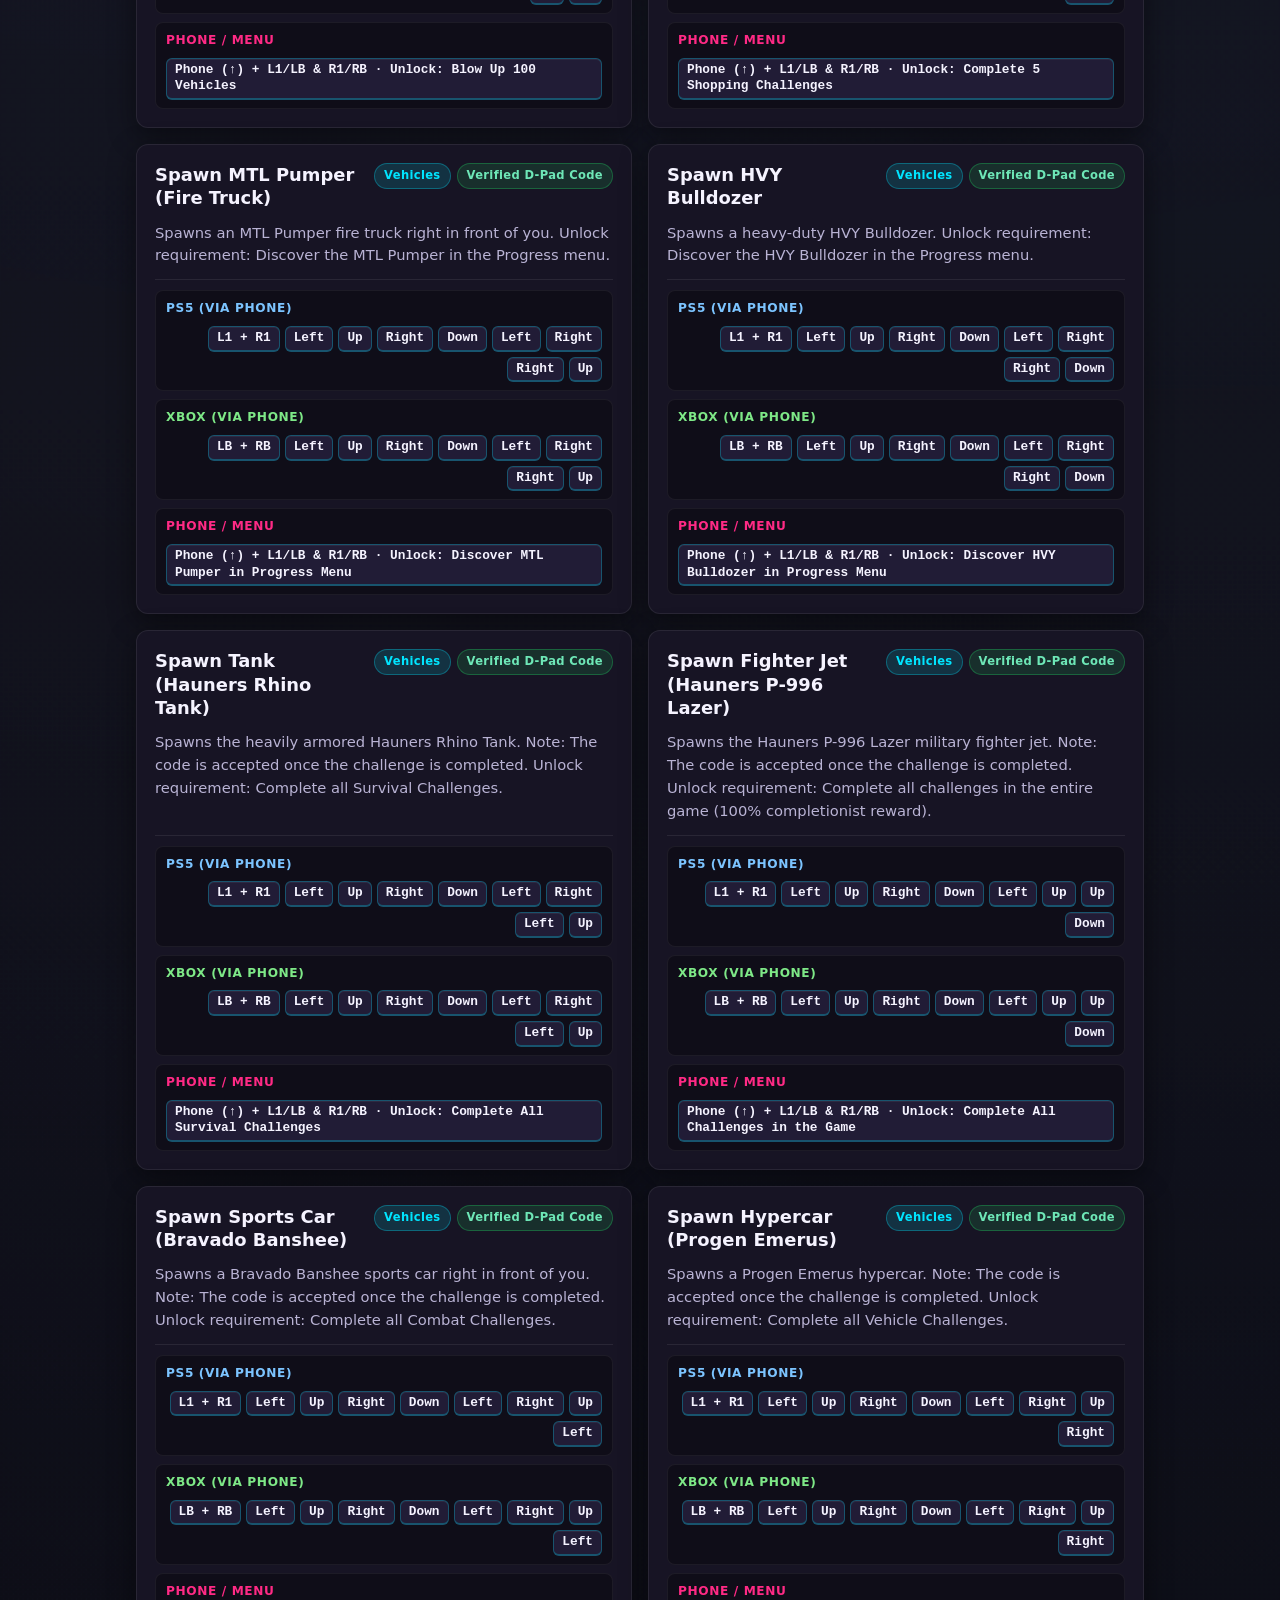
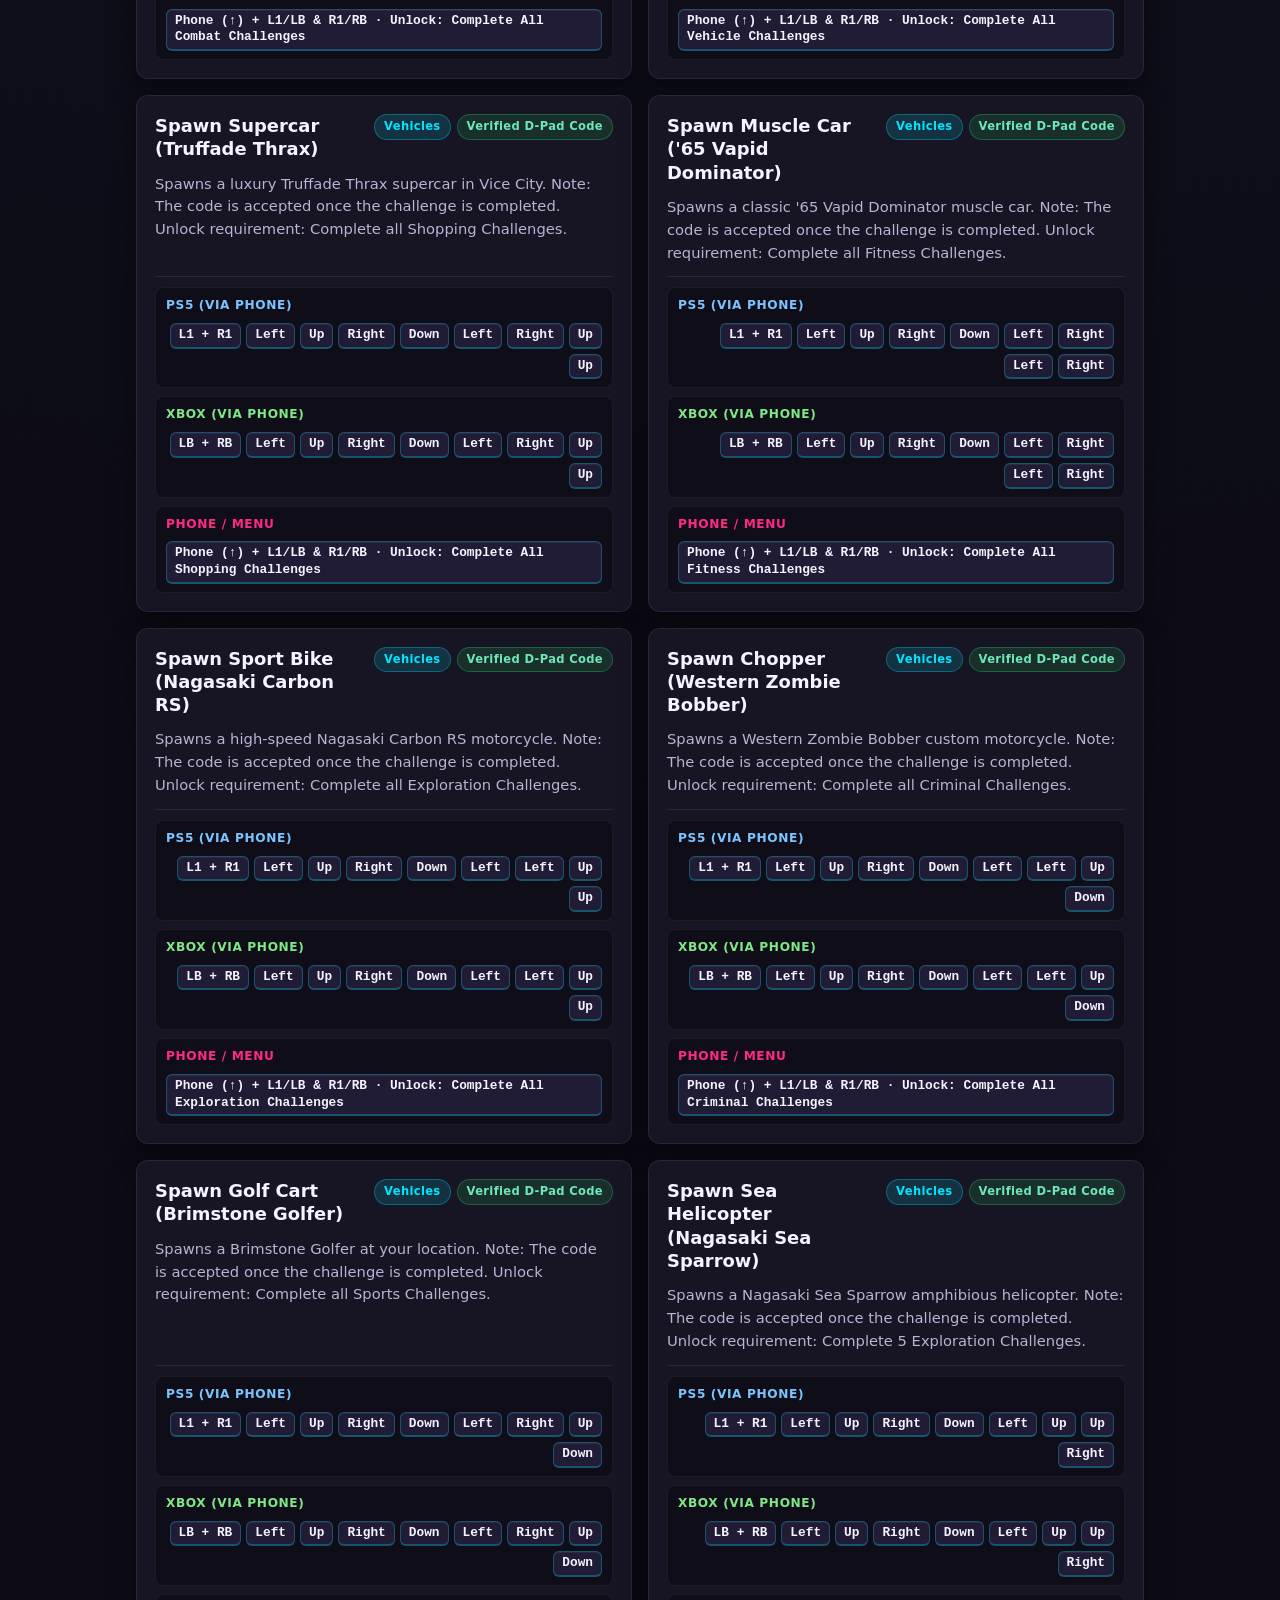
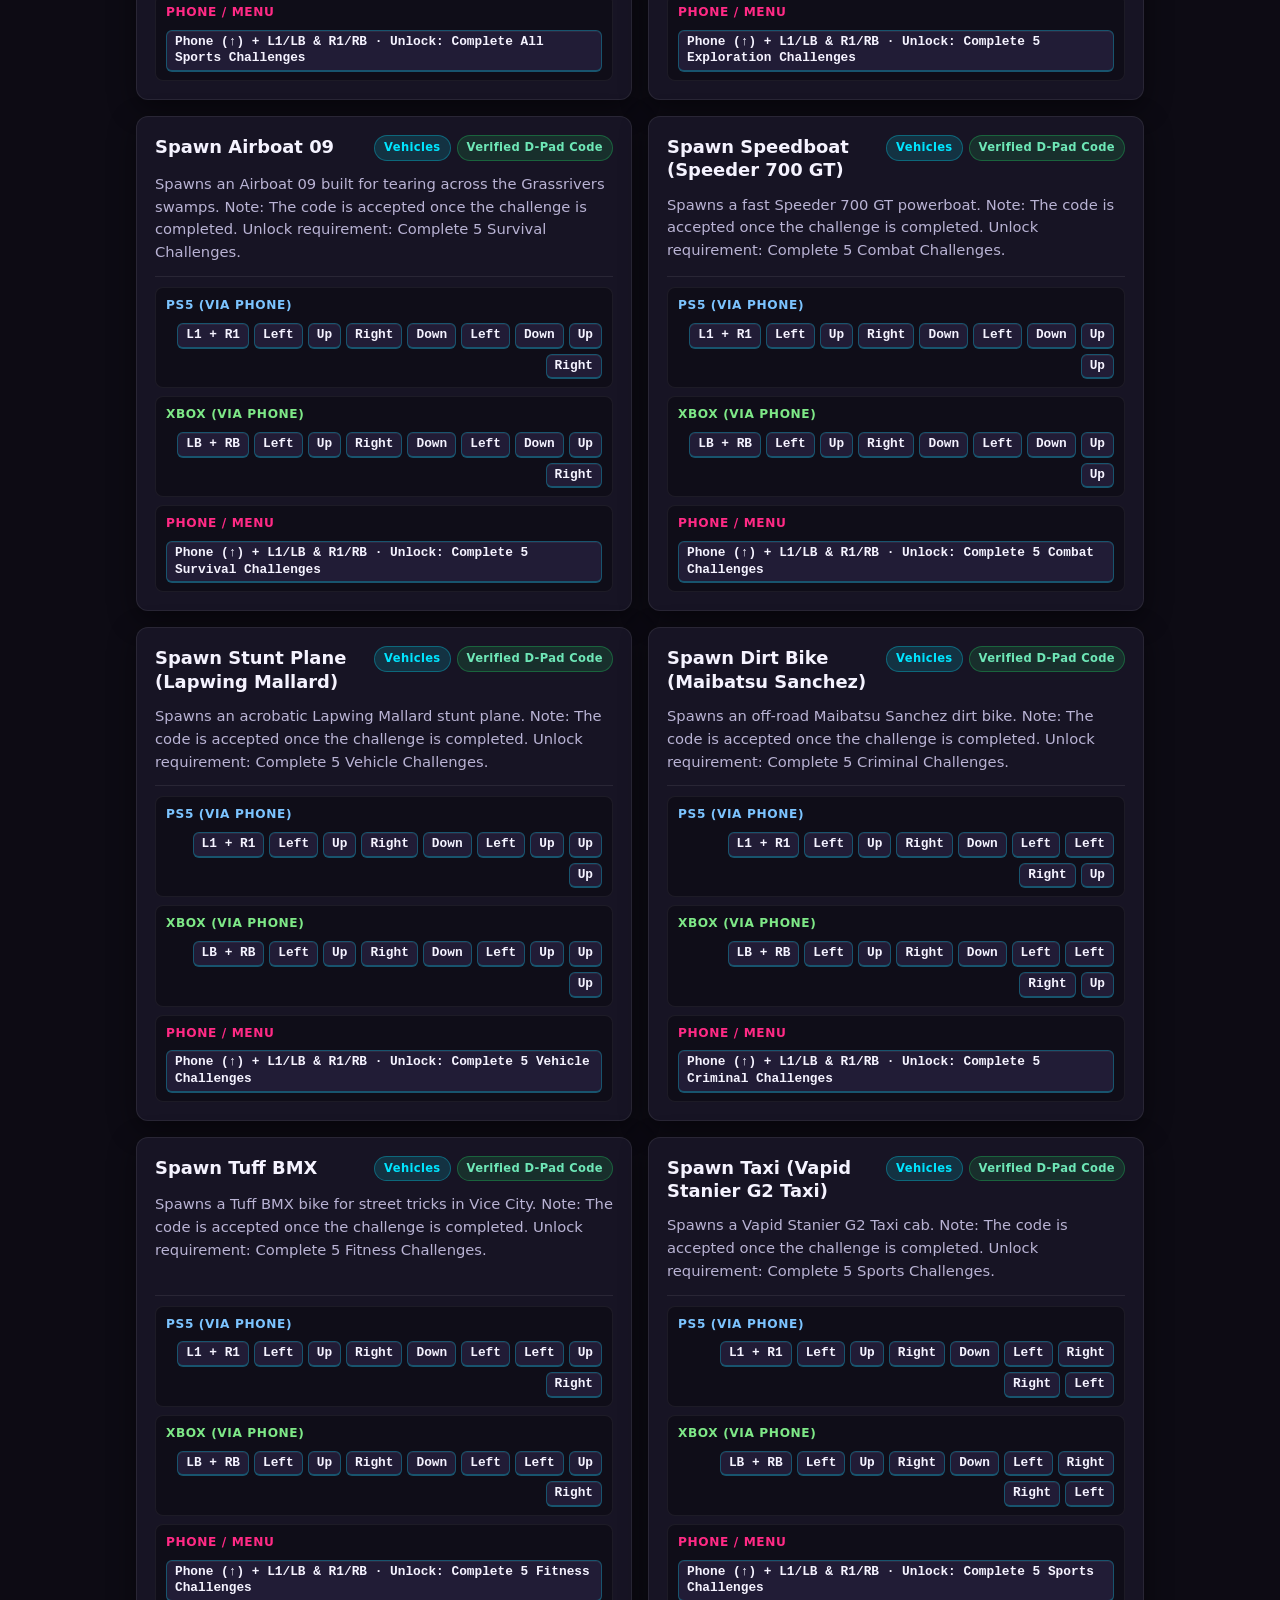
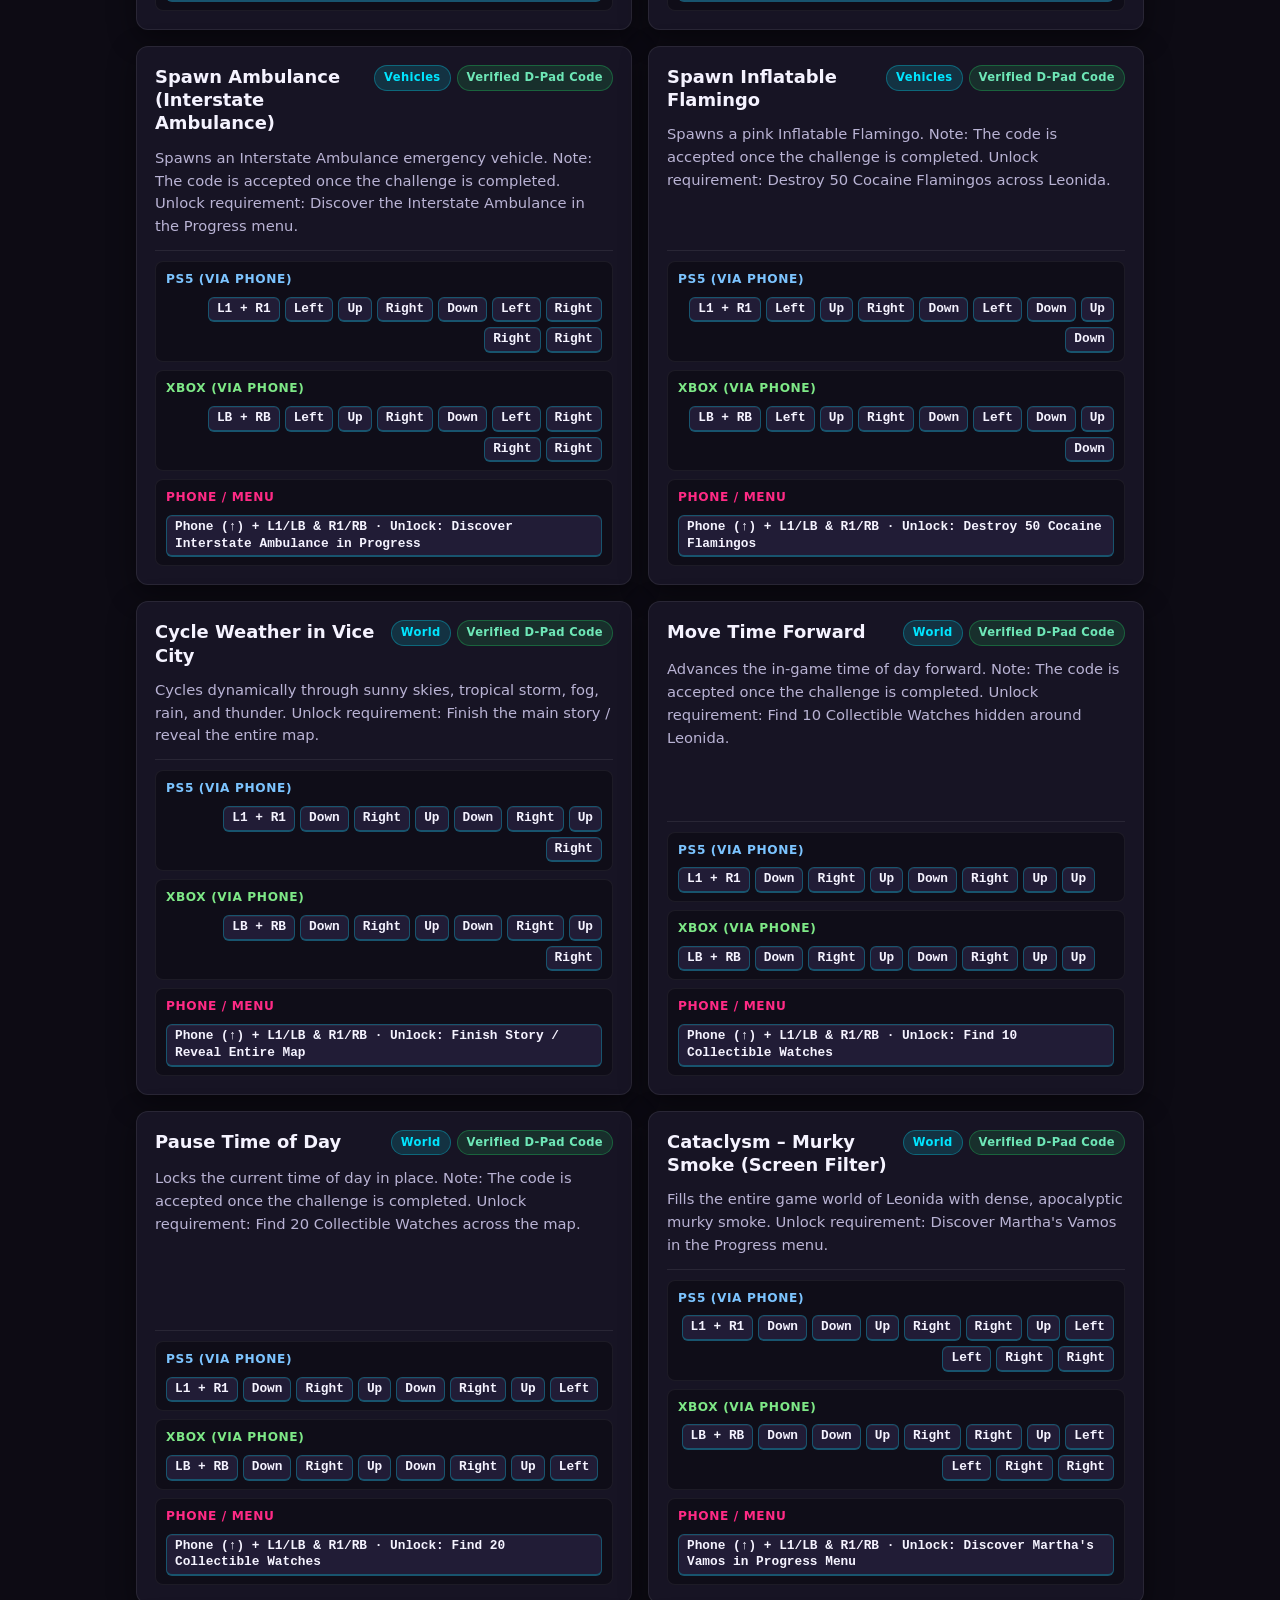
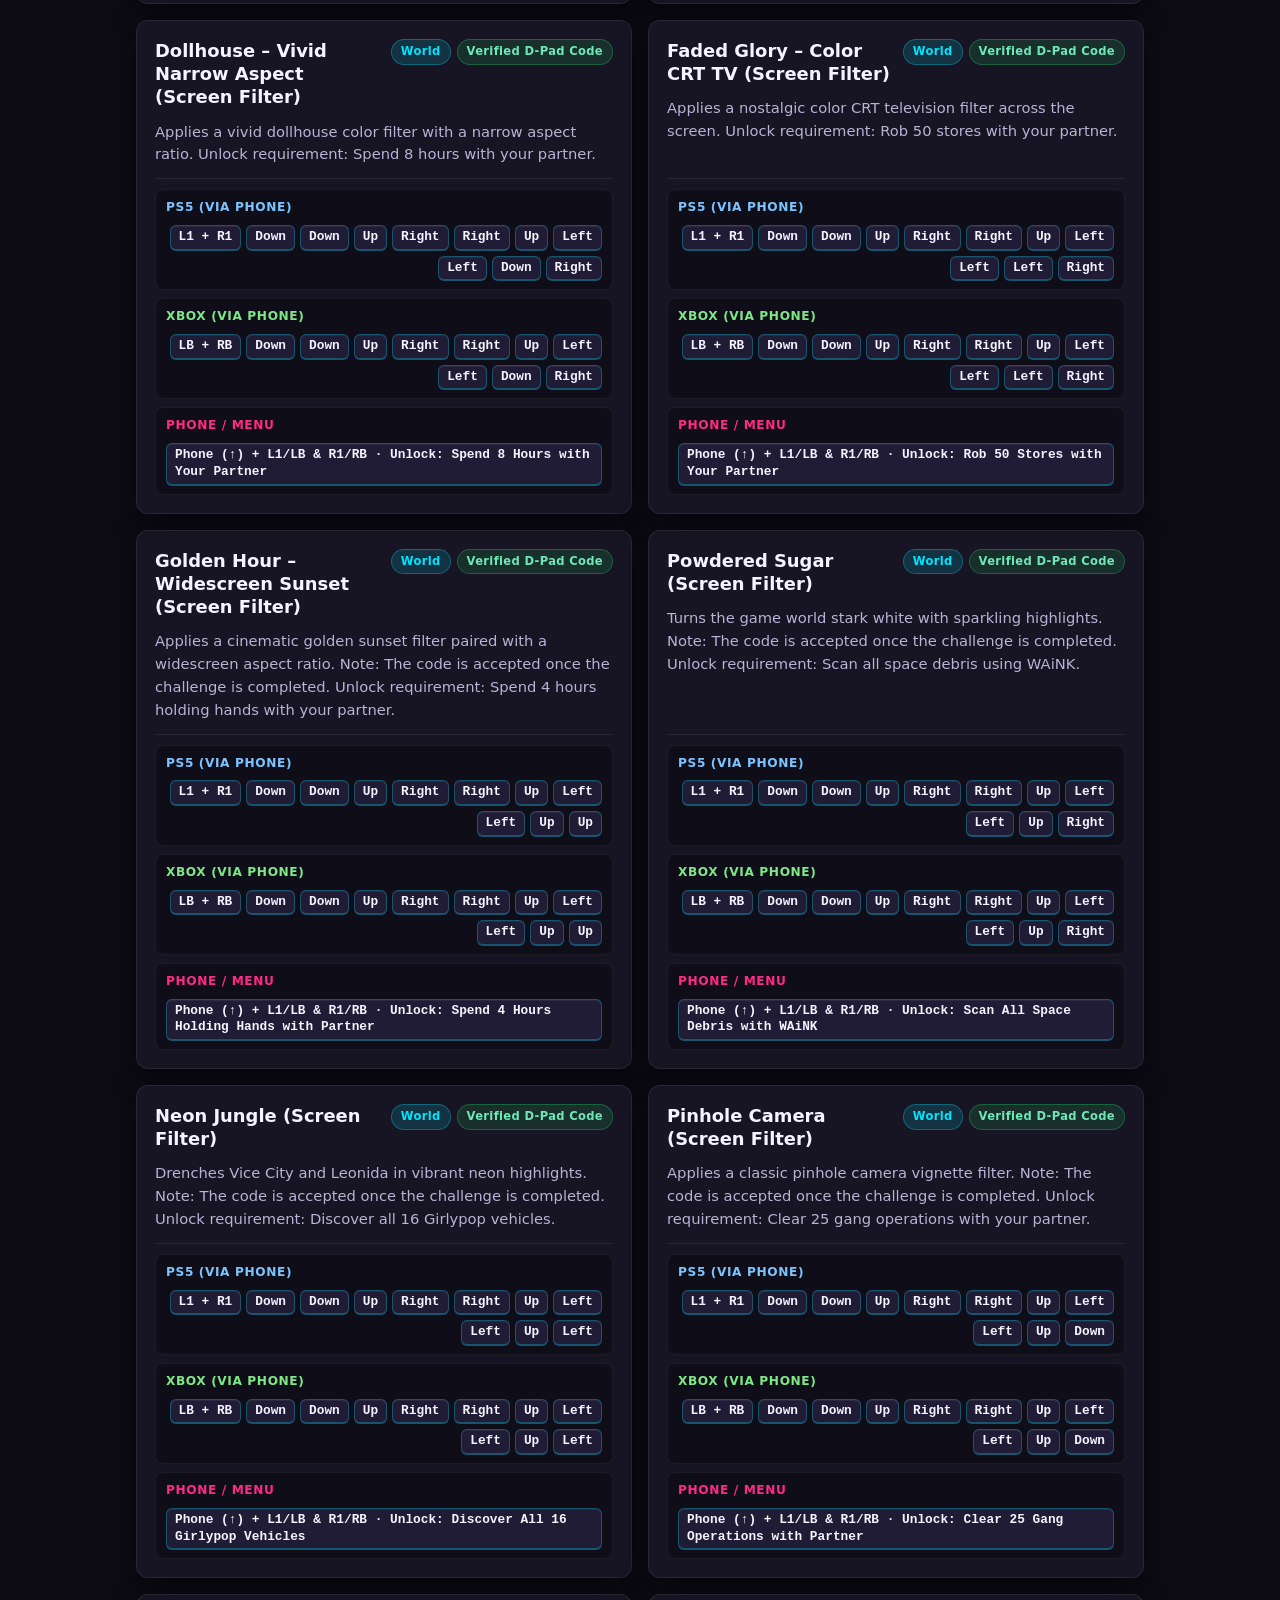
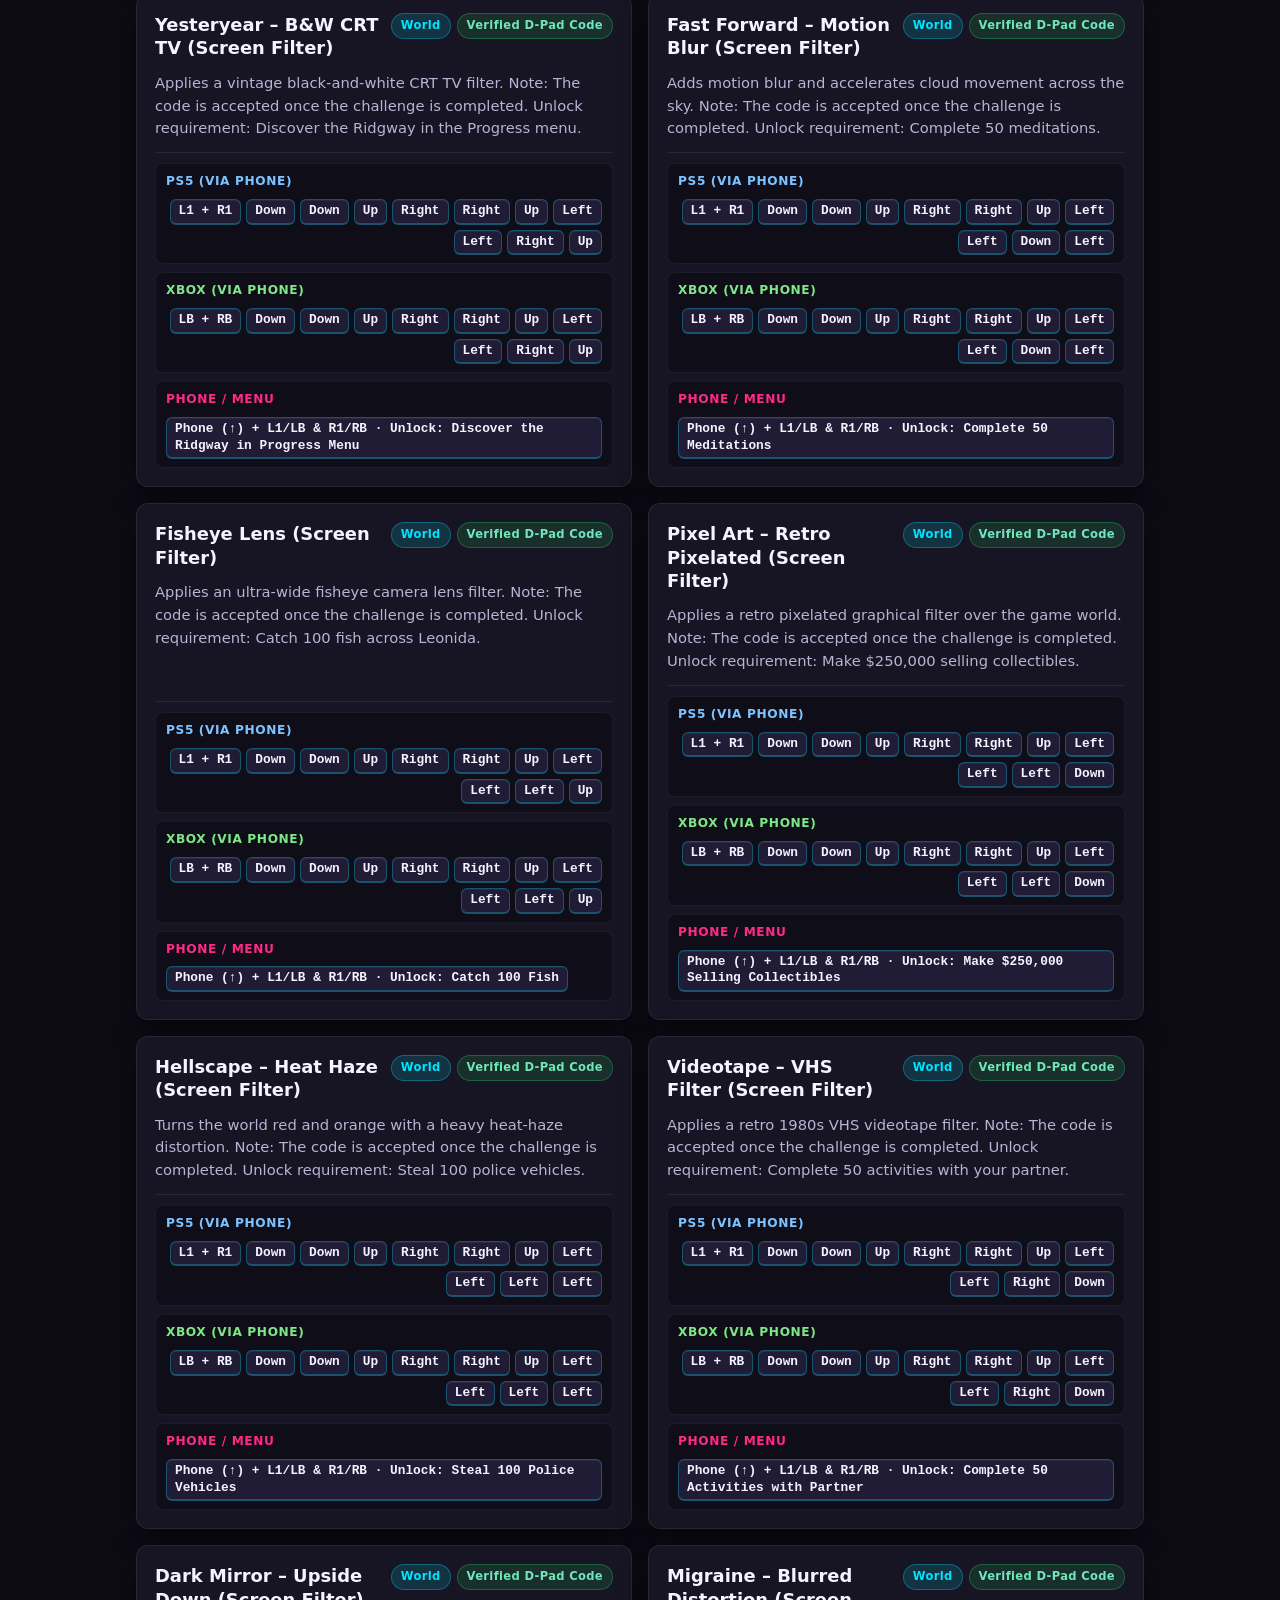
==== commit 7b62b033: "Complete 61/61 GTA 6 D-Pad cheat codes (+27 verified: all Weapons, Vehicles & Screen Filters 100%)" ====
--- a/en.html
+++ b/en.html
@@ -7,7 +7,7 @@
   <link rel="alternate" hreflang="en" href="https://gta6hacks.se/en.html" />
   <link rel="alternate" hreflang="x-default" href="https://gta6hacks.se/en.html" />
   <title>GTA 6 Cheats (PS5 &amp; Xbox) – All Verified Codes (2026)</title>
-  <meta name="description" content="All 34 verified directional codes &amp; 61 cheats for Grand Theft Auto VI (GTA 6) on PS5 &amp; Xbox Series X|S via phone, plus 46 fixed Story Mode safe &amp; door codes.">
+  <meta name="description" content="All 61 verified D-Pad cheat codes for Grand Theft Auto VI (GTA 6) on PS5 &amp; Xbox Series X|S via phone (100% complete), plus 46 fixed Story Mode safe &amp; door codes.">
   <meta name="robots" content="index, follow">
   <meta name="theme-color" content="#0d0b14">
   <link rel="canonical" href="https://gta6hacks.se/en.html">
@@ -19,14 +19,14 @@
   <meta property="og:locale" content="en_US">
   <meta property="og:site_name" content="GTA 6 Cheats &amp; Codes">
   <meta property="og:url" content="https://gta6hacks.se/en.html">
-  <meta property="og:title" content="GTA 6 Cheats (PS5 &amp; Xbox) – All Verified Codes (2026)">
-  <meta property="og:description" content="All 34 verified directional codes &amp; 61 cheats for GTA 6 on PS5 &amp; Xbox Series X|S, plus 46 fixed safe &amp; door codes in Story Mode.">
+  <meta property="og:title" content="GTA 6 Cheats (PS5 &amp; Xbox) – All 61 Verified Codes (2026)">
+  <meta property="og:description" content="All 61 verified directional cheat codes for GTA 6 on PS5 &amp; Xbox Series X|S (100% complete), plus 46 fixed safe &amp; door codes in Story Mode.">
   <meta property="og:image" content="https://gta6hacks.se/logo.png">
 
   <!-- Twitter Card -->
   <meta name="twitter:card" content="summary_large_image">
-  <meta name="twitter:title" content="GTA 6 Cheats (PS5 &amp; Xbox) – All Verified Codes (2026)">
-  <meta name="twitter:description" content="All 34 verified directional codes &amp; 61 cheats for GTA 6 on PS5 &amp; Xbox Series X|S, plus 46 Story Mode safe codes.">
+  <meta name="twitter:title" content="GTA 6 Cheats (PS5 &amp; Xbox) – All 61 Verified Codes (2026)">
+  <meta name="twitter:description" content="All 61 verified D-Pad cheat codes for GTA 6 on PS5 &amp; Xbox Series X|S, plus 46 Story Mode safe codes.">
   <meta name="twitter:image" content="https://gta6hacks.se/logo.png">
 
   <link rel="stylesheet" href="style.css?v=20261121c">
@@ -72,7 +72,7 @@
         "about": { "@id": "https://gta6hacks.se/#organization" },
         "inLanguage": "en",
         "datePublished": "2026-11-13",
-        "dateModified": "2026-11-27"
+        "dateModified": "2026-11-28"
       },
       {
         "@type": "FAQPage",
@@ -154,7 +154,7 @@
         <a href="#safe-codes"><strong>Chapter 2 Safe Codes</strong></a>!
       </p>
       <p class="last-updated">
-        Last updated: <time datetime="2026-11-27">November 27, 2026</time> &middot; All 61 Cheats (34 D-Pad Codes) &amp; 46 Verified Safe/Door Codes for PS5 &amp; Xbox Series X|S
+        Last updated: <time datetime="2026-11-28">November 28, 2026</time> &middot; All 61 Cheats (61/61 D-Pad Codes – 100%) &amp; 46 Verified Safe/Door Codes for PS5 &amp; Xbox Series X|S
       </p>
       <nav class="quick-nav" aria-label="Quick navigation">
         <a href="#cheats-section">All 61 Cheat Codes</a>
@@ -230,7 +230,7 @@
             <span class="filter-label">Category:</span>
             <div class="filter-buttons" id="category-filters">
               <button type="button" class="filter-btn active" data-category="All">All (61)</button>
-              <button type="button" class="filter-btn" data-category="Verified">34 Verified Codes</button>
+              <button type="button" class="filter-btn" data-category="Verified">61 Verified Codes</button>
               <button type="button" class="filter-btn" data-category="Safes">Safes &amp; Doors (46)</button>
               <button type="button" class="filter-btn" data-category="Player">Player</button>
               <button type="button" class="filter-btn" data-category="Weapons">Weapons</button>
@@ -328,22 +328,49 @@
                 <tr><td><strong>Attack Force (Super Knockback)</strong></td><td>Weapons</td><td><code>Down, Up, Left, Left, Right, Down, Down, Up, Down</code></td><td>Finish main story (91 missions)</td></tr>
                 <tr><td><strong>Exploding Balls</strong></td><td>Weapons</td><td><code>Down, Up, Left, Left, Right, Down, Down, Up, Right</code></td><td>Hit 20 enemies with explosive damage</td></tr>
                 <tr><td><strong>Vehicle Force</strong></td><td>Weapons</td><td><code>Down, Up, Left, Left, Right, Down, Left, Up, Down</code></td><td>Kill 25 enemies with a vehicle</td></tr>
+                <tr><td><strong>All Explosive Weapons</strong></td><td>Weapons</td><td><code>Right, Up, Left, Up, Right, Up, Left, Up, Left</code></td><td>Throw 100 grenades</td></tr>
+                <tr><td><strong>Incendiary Ammo</strong></td><td>Weapons</td><td><code>Down, Up, Right, Down, Left, Down, Up, Right, Down, Down</code></td><td>Burn 100 enemies with fire damage</td></tr>
+                <tr><td><strong>Exploding Bottles</strong></td><td>Weapons</td><td><code>Down, Up, Left, Left, Right, Down, Down, Up, Left</code></td><td>Throw 100 Molotovs</td></tr>
+                <tr><td><strong>Explosive Shotgun (Shortstraw)</strong></td><td>Weapons</td><td><code>Down, Up, Right, Down, Left, Down, Up, Right, Down, Left</code></td><td>Hit 100 enemies with explosive damage</td></tr>
+                <tr><td><strong>Hauners H-AT (Anti-Tank)</strong></td><td>Weapons</td><td><code>Right, Up, Left, Up, Right, Up, Left, Up, Up</code></td><td>Blow up 100 vehicles</td></tr>
                 <tr><td><strong>Spawn Tank (Hauners Rhino Tank)</strong></td><td>Vehicles</td><td><code>Left, Up, Right, Down, Left, Right, Left, Up</code></td><td>Complete all Survival Challenges</td></tr>
                 <tr><td><strong>Spawn Fighter Jet (Hauners P-996 Lazer)</strong></td><td>Vehicles</td><td><code>Left, Up, Right, Down, Left, Up, Up, Down</code></td><td>Complete all challenges in game (100%)</td></tr>
+                <tr><td><strong>Spawn Sports Car (Bravado Banshee)</strong></td><td>Vehicles</td><td><code>Left, Up, Right, Down, Left, Right, Up, Left</code></td><td>Complete all Combat Challenges</td></tr>
+                <tr><td><strong>Spawn Hypercar (Progen Emerus)</strong></td><td>Vehicles</td><td><code>Left, Up, Right, Down, Left, Right, Up, Right</code></td><td>Complete all Vehicle Challenges</td></tr>
+                <tr><td><strong>Spawn Supercar (Truffade Thrax)</strong></td><td>Vehicles</td><td><code>Left, Up, Right, Down, Left, Right, Up, Up</code></td><td>Complete all Shopping Challenges</td></tr>
+                <tr><td><strong>Spawn Muscle Car (&apos;65 Vapid Dominator)</strong></td><td>Vehicles</td><td><code>Left, Up, Right, Down, Left, Right, Left, Right</code></td><td>Complete all Fitness Challenges</td></tr>
+                <tr><td><strong>Spawn Sport Bike (Nagasaki Carbon RS)</strong></td><td>Vehicles</td><td><code>Left, Up, Right, Down, Left, Left, Up, Up</code></td><td>Complete all Exploration Challenges</td></tr>
+                <tr><td><strong>Spawn Chopper (Western Zombie Bobber)</strong></td><td>Vehicles</td><td><code>Left, Up, Right, Down, Left, Left, Up, Down</code></td><td>Complete all Criminal Challenges</td></tr>
+                <tr><td><strong>Spawn Golf Cart (Brimstone Golfer)</strong></td><td>Vehicles</td><td><code>Left, Up, Right, Down, Left, Right, Up, Down</code></td><td>Complete all Sports Challenges</td></tr>
+                <tr><td><strong>Spawn Sea Helicopter (Nagasaki Sea Sparrow)</strong></td><td>Vehicles</td><td><code>Left, Up, Right, Down, Left, Up, Up, Right</code></td><td>Complete 5 Exploration Challenges</td></tr>
+                <tr><td><strong>Spawn Airboat 09</strong></td><td>Vehicles</td><td><code>Left, Up, Right, Down, Left, Down, Up, Right</code></td><td>Complete 5 Survival Challenges</td></tr>
+                <tr><td><strong>Spawn Speedboat (Speeder 700 GT)</strong></td><td>Vehicles</td><td><code>Left, Up, Right, Down, Left, Down, Up, Up</code></td><td>Complete 5 Combat Challenges</td></tr>
+                <tr><td><strong>Spawn Stunt Plane (Lapwing Mallard)</strong></td><td>Vehicles</td><td><code>Left, Up, Right, Down, Left, Up, Up, Up</code></td><td>Complete 5 Vehicle Challenges</td></tr>
+                <tr><td><strong>Spawn Dirt Bike (Maibatsu Sanchez)</strong></td><td>Vehicles</td><td><code>Left, Up, Right, Down, Left, Left, Right, Up</code></td><td>Complete 5 Criminal Challenges</td></tr>
+                <tr><td><strong>Spawn Tuff BMX</strong></td><td>Vehicles</td><td><code>Left, Up, Right, Down, Left, Left, Up, Right</code></td><td>Complete 5 Fitness Challenges</td></tr>
                 <tr><td><strong>Spawn Maibatsu Boomazoom</strong></td><td>Vehicles</td><td><code>Left, Up, Right, Down, Left, Left, Up, Left</code></td><td>Complete 5 Shopping Challenges</td></tr>
-                <tr><td><strong>Spawn Sport Bike (Nagasaki Carbon RS)</strong></td><td>Vehicles</td><td><code>Left, Up, Right, Down, Left, Left, Up, Up</code></td><td>Complete all Exploration Challenges</td></tr>
-                <tr><td><strong>Spawn Sea Helicopter (Nagasaki Sea Sparrow)</strong></td><td>Vehicles</td><td><code>Left, Up, Right, Down, Left, Up, Up, Right</code></td><td>Complete 5 Exploration Challenges</td></tr>
-                <tr><td><strong>Spawn Stunt Plane (Lapwing Mallard)</strong></td><td>Vehicles</td><td><code>Left, Up, Right, Down, Left, Up, Up, Up</code></td><td>Complete 5 Vehicle Challenges</td></tr>
+                <tr><td><strong>Spawn Taxi (Vapid Stanier G2 Taxi)</strong></td><td>Vehicles</td><td><code>Left, Up, Right, Down, Left, Right, Right, Left</code></td><td>Complete 5 Sports Challenges</td></tr>
                 <tr><td><strong>Spawn MTL Pumper (Fire Truck)</strong></td><td>Vehicles</td><td><code>Left, Up, Right, Down, Left, Right, Right, Up</code></td><td>Discover MTL Pumper in Progress menu</td></tr>
                 <tr><td><strong>Spawn HVY Bulldozer</strong></td><td>Vehicles</td><td><code>Left, Up, Right, Down, Left, Right, Right, Down</code></td><td>Discover HVY Bulldozer in Progress menu</td></tr>
+                <tr><td><strong>Spawn Ambulance (Interstate Ambulance)</strong></td><td>Vehicles</td><td><code>Left, Up, Right, Down, Left, Right, Right, Right</code></td><td>Discover Interstate Ambulance in Progress</td></tr>
+                <tr><td><strong>Spawn Inflatable Flamingo</strong></td><td>Vehicles</td><td><code>Left, Up, Right, Down, Left, Down, Up, Down</code></td><td>Destroy 50 Cocaine Flamingos</td></tr>
                 <tr><td><strong>Cycle Weather in Vice City</strong></td><td>World</td><td><code>Down, Right, Up, Down, Right, Up, Right</code></td><td>Finish story / reveal entire map</td></tr>
                 <tr><td><strong>Move Time Forward</strong></td><td>World</td><td><code>Down, Right, Up, Down, Right, Up, Up</code></td><td>Find 10 Collectible Watches</td></tr>
                 <tr><td><strong>Pause Time of Day</strong></td><td>World</td><td><code>Down, Right, Up, Down, Right, Up, Left</code></td><td>Find 20 Collectible Watches</td></tr>
+                <tr><td><strong>Golden Hour – Widescreen Sunset (Filter)</strong></td><td>World</td><td><code>Down, Down, Up, Right, Right, Up, Left, Left, Up, Up</code></td><td>Spend 4 hours holding hands</td></tr>
+                <tr><td><strong>Powdered Sugar (Filter)</strong></td><td>World</td><td><code>Down, Down, Up, Right, Right, Up, Left, Left, Up, Right</code></td><td>Scan all space debris with WAiNK</td></tr>
+                <tr><td><strong>Neon Jungle (Filter)</strong></td><td>World</td><td><code>Down, Down, Up, Right, Right, Up, Left, Left, Up, Left</code></td><td>Discover all 16 Girlypop vehicles</td></tr>
+                <tr><td><strong>Pinhole Camera (Filter)</strong></td><td>World</td><td><code>Down, Down, Up, Right, Right, Up, Left, Left, Up, Down</code></td><td>Clear 25 gang operations with partner</td></tr>
+                <tr><td><strong>Yesteryear – B&amp;W CRT TV (Filter)</strong></td><td>World</td><td><code>Down, Down, Up, Right, Right, Up, Left, Left, Right, Up</code></td><td>Discover the Ridgway in Progress</td></tr>
                 <tr><td><strong>Cataclysm – Murky Smoke (Filter)</strong></td><td>World</td><td><code>Down, Down, Up, Right, Right, Up, Left, Left, Right, Right</code></td><td>Discover Martha&apos;s Vamos in Progress</td></tr>
-                <tr><td><strong>Dollhouse – Vivid Narrow (Filter)</strong></td><td>World</td><td><code>Down, Down, Up, Right, Right, Up, Left, Left, Down, Right</code></td><td>Spend 8 hours with your partner</td></tr>
-                <tr><td><strong>Faded Glory – Color CRT TV (Filter)</strong></td><td>World</td><td><code>Down, Down, Up, Right, Right, Up, Left, Left, Left, Right</code></td><td>Rob 50 stores with your partner</td></tr>
                 <tr><td><strong>Videotape – VHS Filter (Filter)</strong></td><td>World</td><td><code>Down, Down, Up, Right, Right, Up, Left, Left, Right, Down</code></td><td>Complete 50 activities with your partner</td></tr>
                 <tr><td><strong>Dark Mirror – Upside Down (Filter)</strong></td><td>World</td><td><code>Down, Down, Up, Right, Right, Up, Left, Left, Right, Left</code></td><td>Make $500,000 selling vehicles</td></tr>
+                <tr><td><strong>Migraine – Blurred Distortion (Filter)</strong></td><td>World</td><td><code>Down, Down, Up, Right, Right, Up, Left, Left, Down, Up</code></td><td>Survive 6 minutes with 6-star Wanted</td></tr>
+                <tr><td><strong>Dollhouse – Vivid Narrow (Filter)</strong></td><td>World</td><td><code>Down, Down, Up, Right, Right, Up, Left, Left, Down, Right</code></td><td>Spend 8 hours with your partner</td></tr>
+                <tr><td><strong>Bubblegum – Purple &amp; Yellow (Filter)</strong></td><td>World</td><td><code>Down, Down, Up, Right, Right, Up, Left, Left, Down, Down</code></td><td>Find all 24 Vice City Flamingos cards</td></tr>
+                <tr><td><strong>Fast Forward – Motion Blur (Filter)</strong></td><td>World</td><td><code>Down, Down, Up, Right, Right, Up, Left, Left, Down, Left</code></td><td>Complete 50 meditations</td></tr>
+                <tr><td><strong>Fisheye Lens (Filter)</strong></td><td>World</td><td><code>Down, Down, Up, Right, Right, Up, Left, Left, Left, Up</code></td><td>Catch 100 fish</td></tr>
+                <tr><td><strong>Faded Glory – Color CRT TV (Filter)</strong></td><td>World</td><td><code>Down, Down, Up, Right, Right, Up, Left, Left, Left, Right</code></td><td>Rob 50 stores with your partner</td></tr>
                 <tr><td><strong>Pixel Art – Retro Pixelated (Filter)</strong></td><td>World</td><td><code>Down, Down, Up, Right, Right, Up, Left, Left, Left, Down</code></td><td>Make $250,000 selling collectibles</td></tr>
                 <tr><td><strong>Hellscape – Heat Haze (Filter)</strong></td><td>World</td><td><code>Down, Down, Up, Right, Right, Up, Left, Left, Left, Left</code></td><td>Steal 100 police vehicles</td></tr>
               </tbody>
@@ -539,7 +566,7 @@
             <a href="https://www.xbox.com/sv-SE/" target="_blank" rel="noopener noreferrer">Xbox</a>.
           </p>
           <p>
-            Discovered a new directional code for any of the 27 remaining challenge-unlock cheats or want to submit a correction?
+            Discovered a new fixed Story Mode safe or door code, or want to submit a correction?
             Contact our editorial team at <a href="mailto:kontakt@gta6hacks.se">kontakt@gta6hacks.se</a>, switch to our
             <a href="/">Swedish guide</a>, or read more on our
             <a href="integritet.html">Privacy &amp; Cookie Policy</a> page.
@@ -636,7 +663,7 @@
     </div>
   </div>
 
-  <script src="script-en.js?v=20261127" defer></script>
+  <script src="script-en.js?v=20261128" defer></script>
   <script data-goatcounter="https://gta6hacks.goatcounter.com/count"
           async src="https://gc.zgo.at/count.js"></script>
 </body>
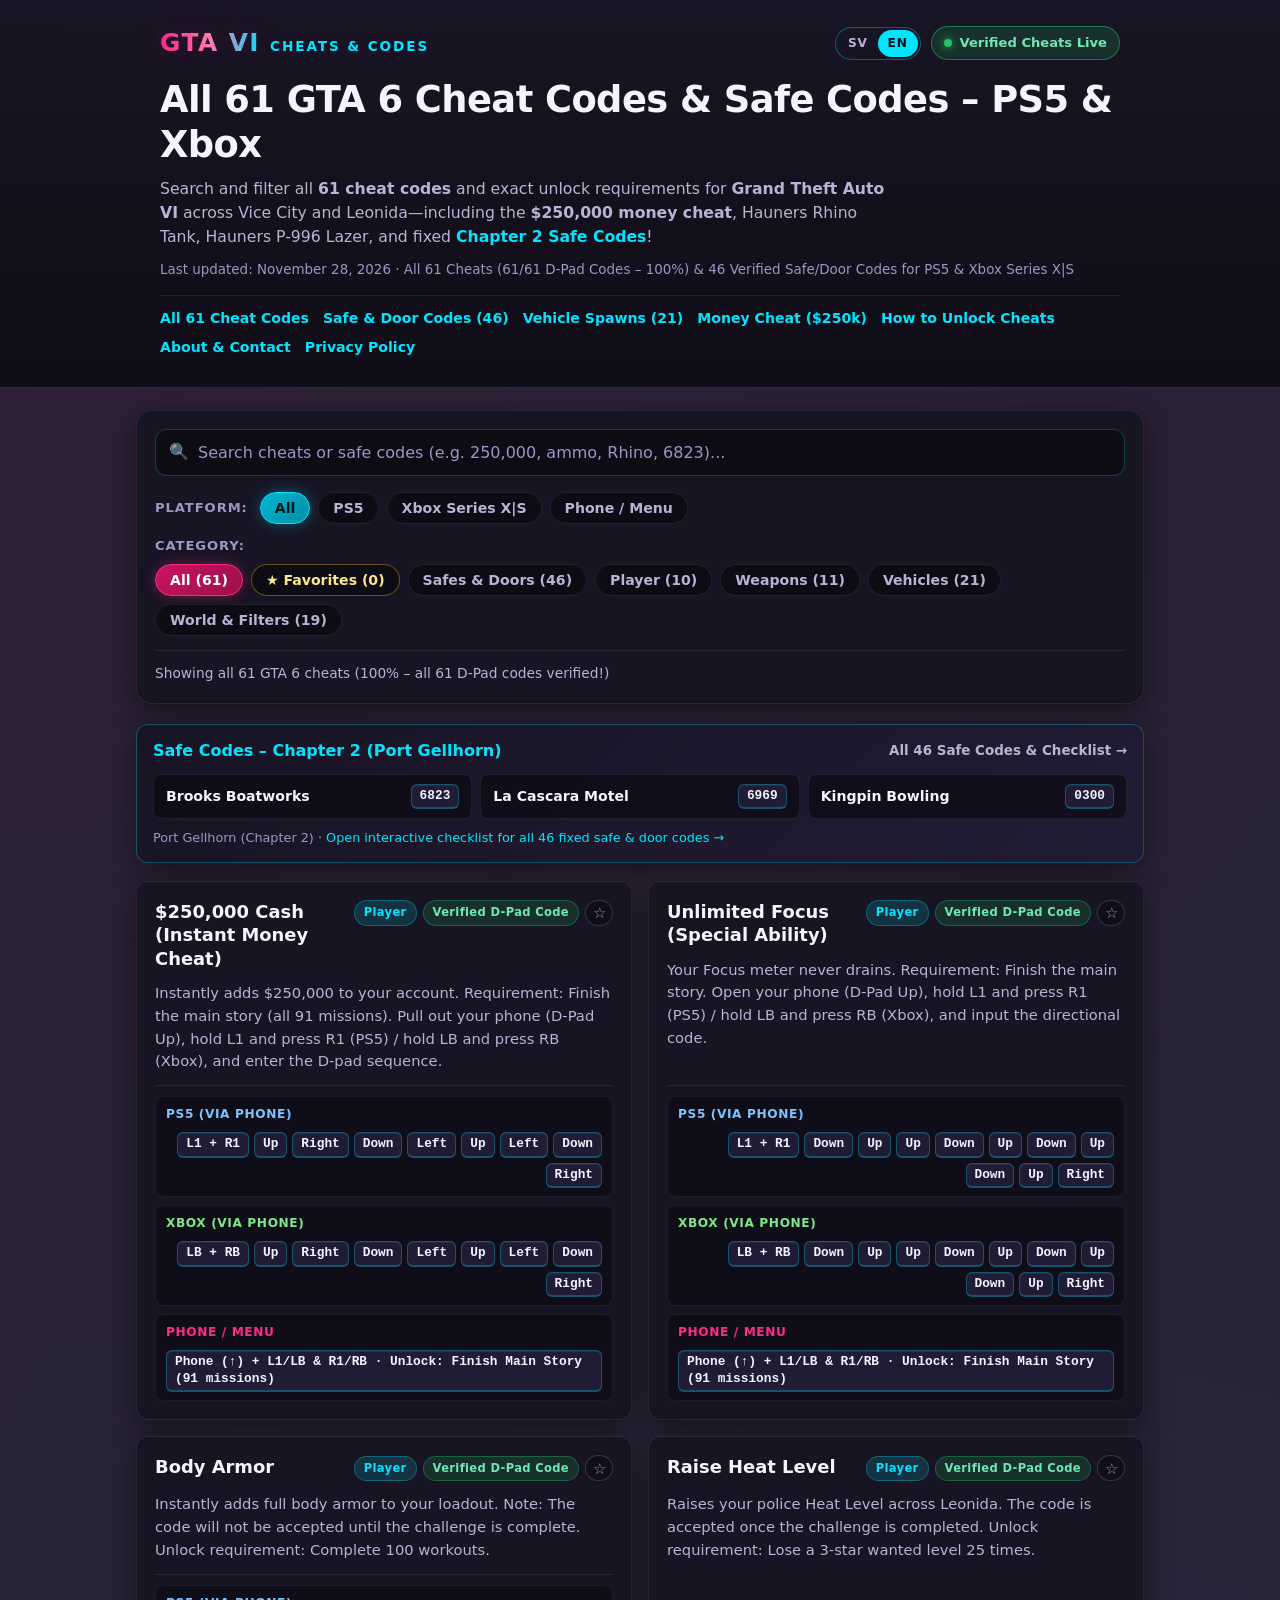
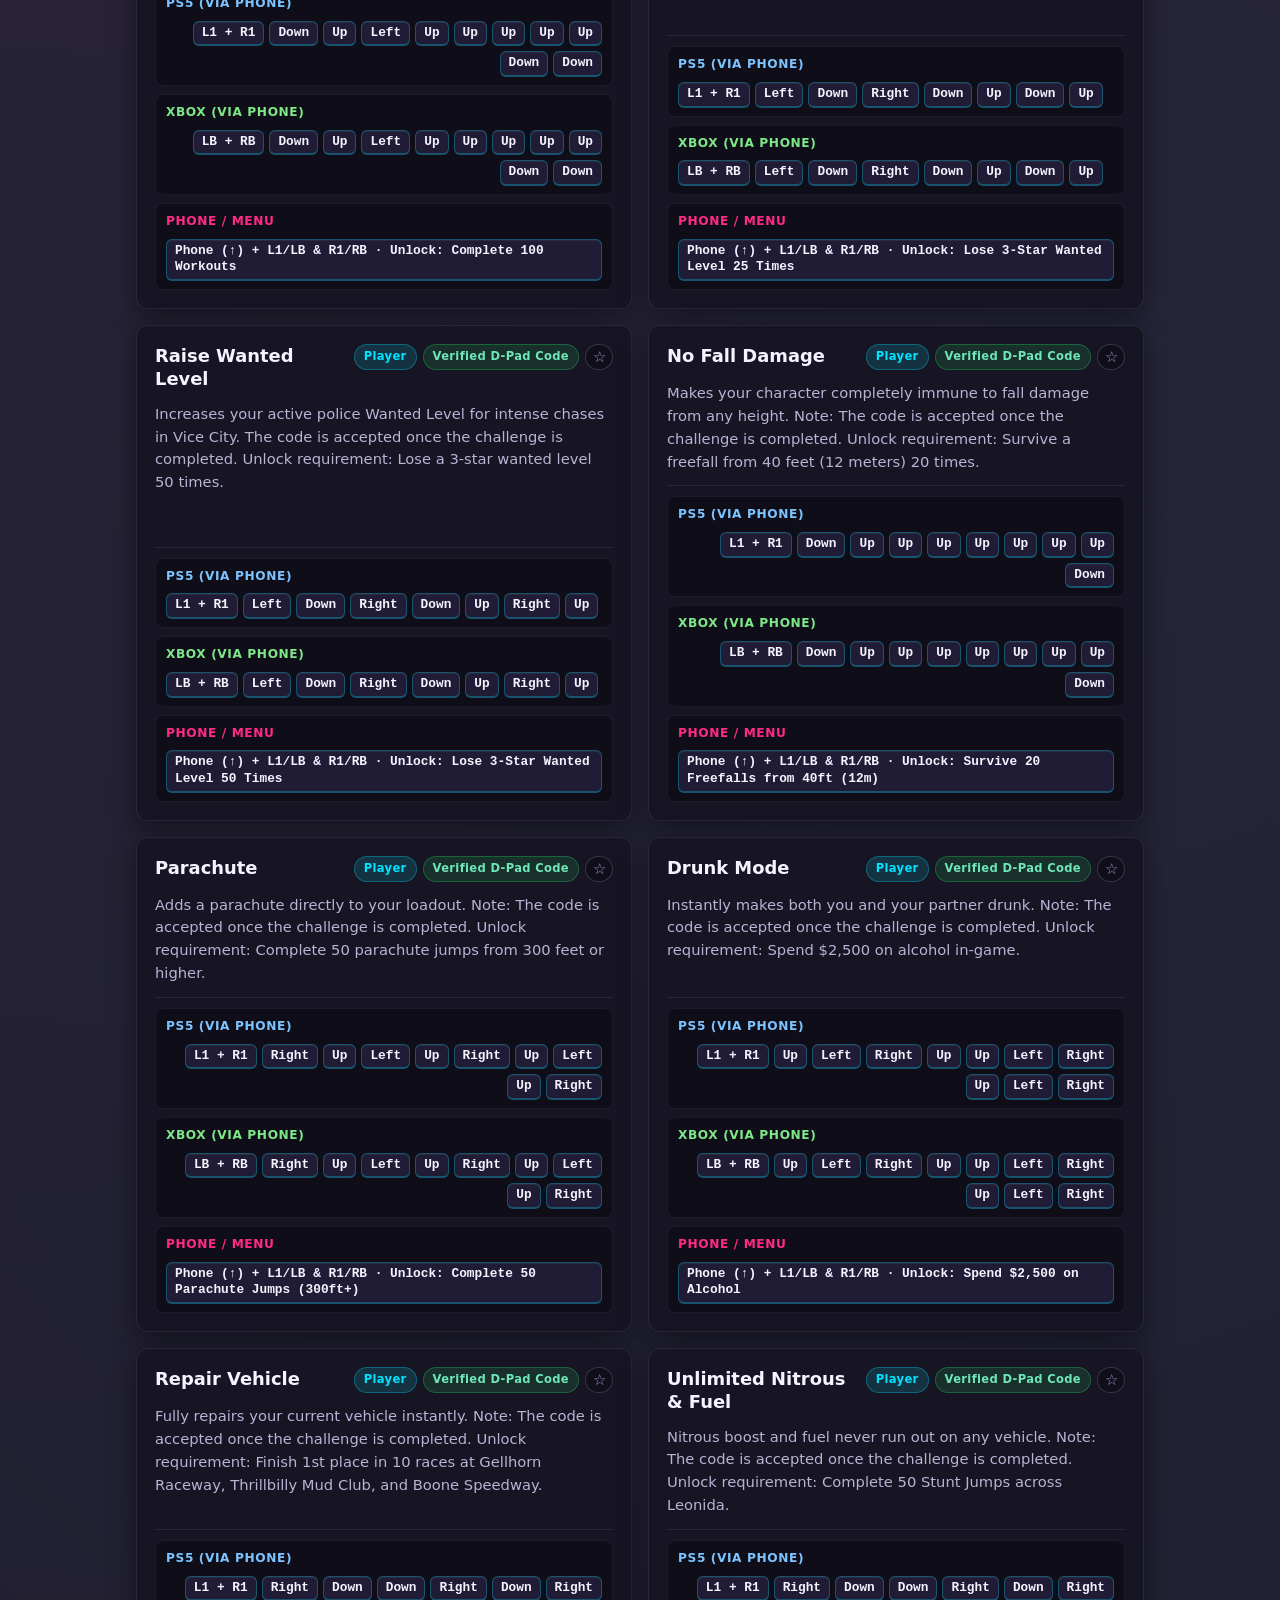
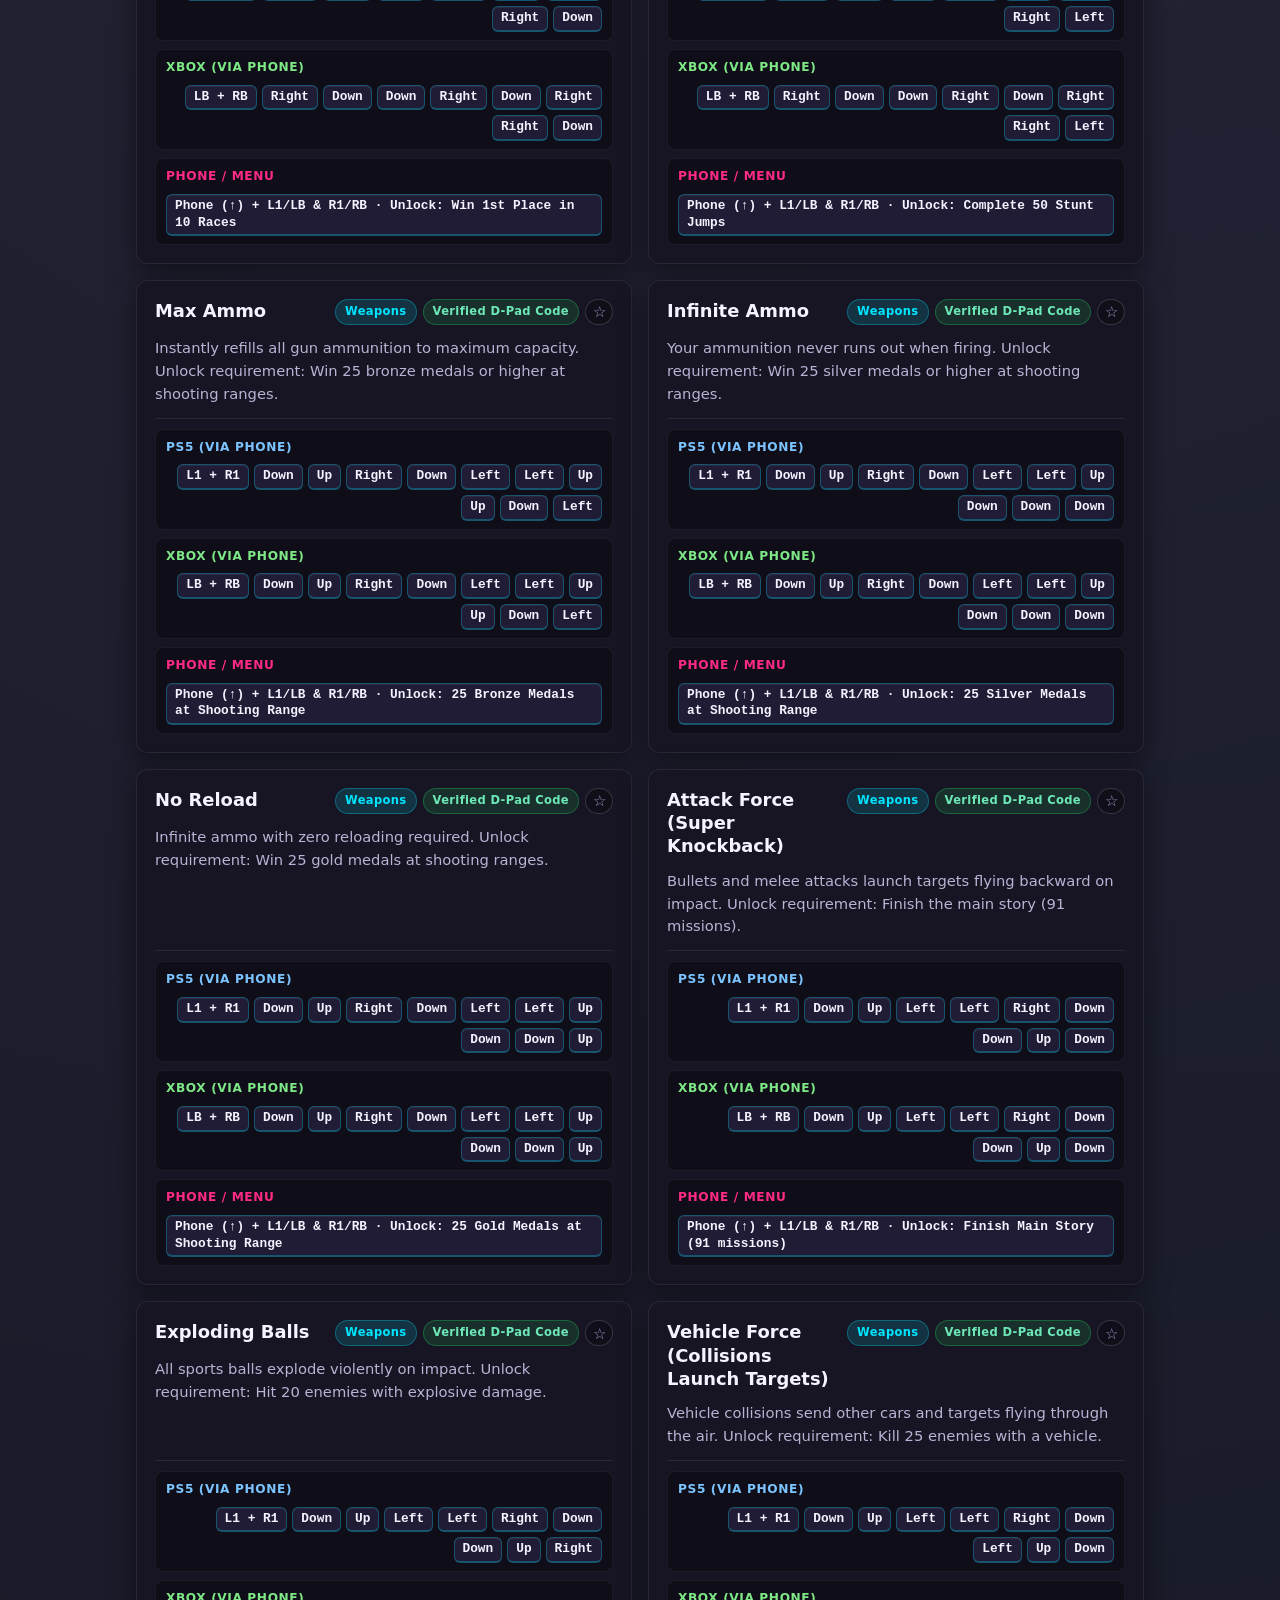
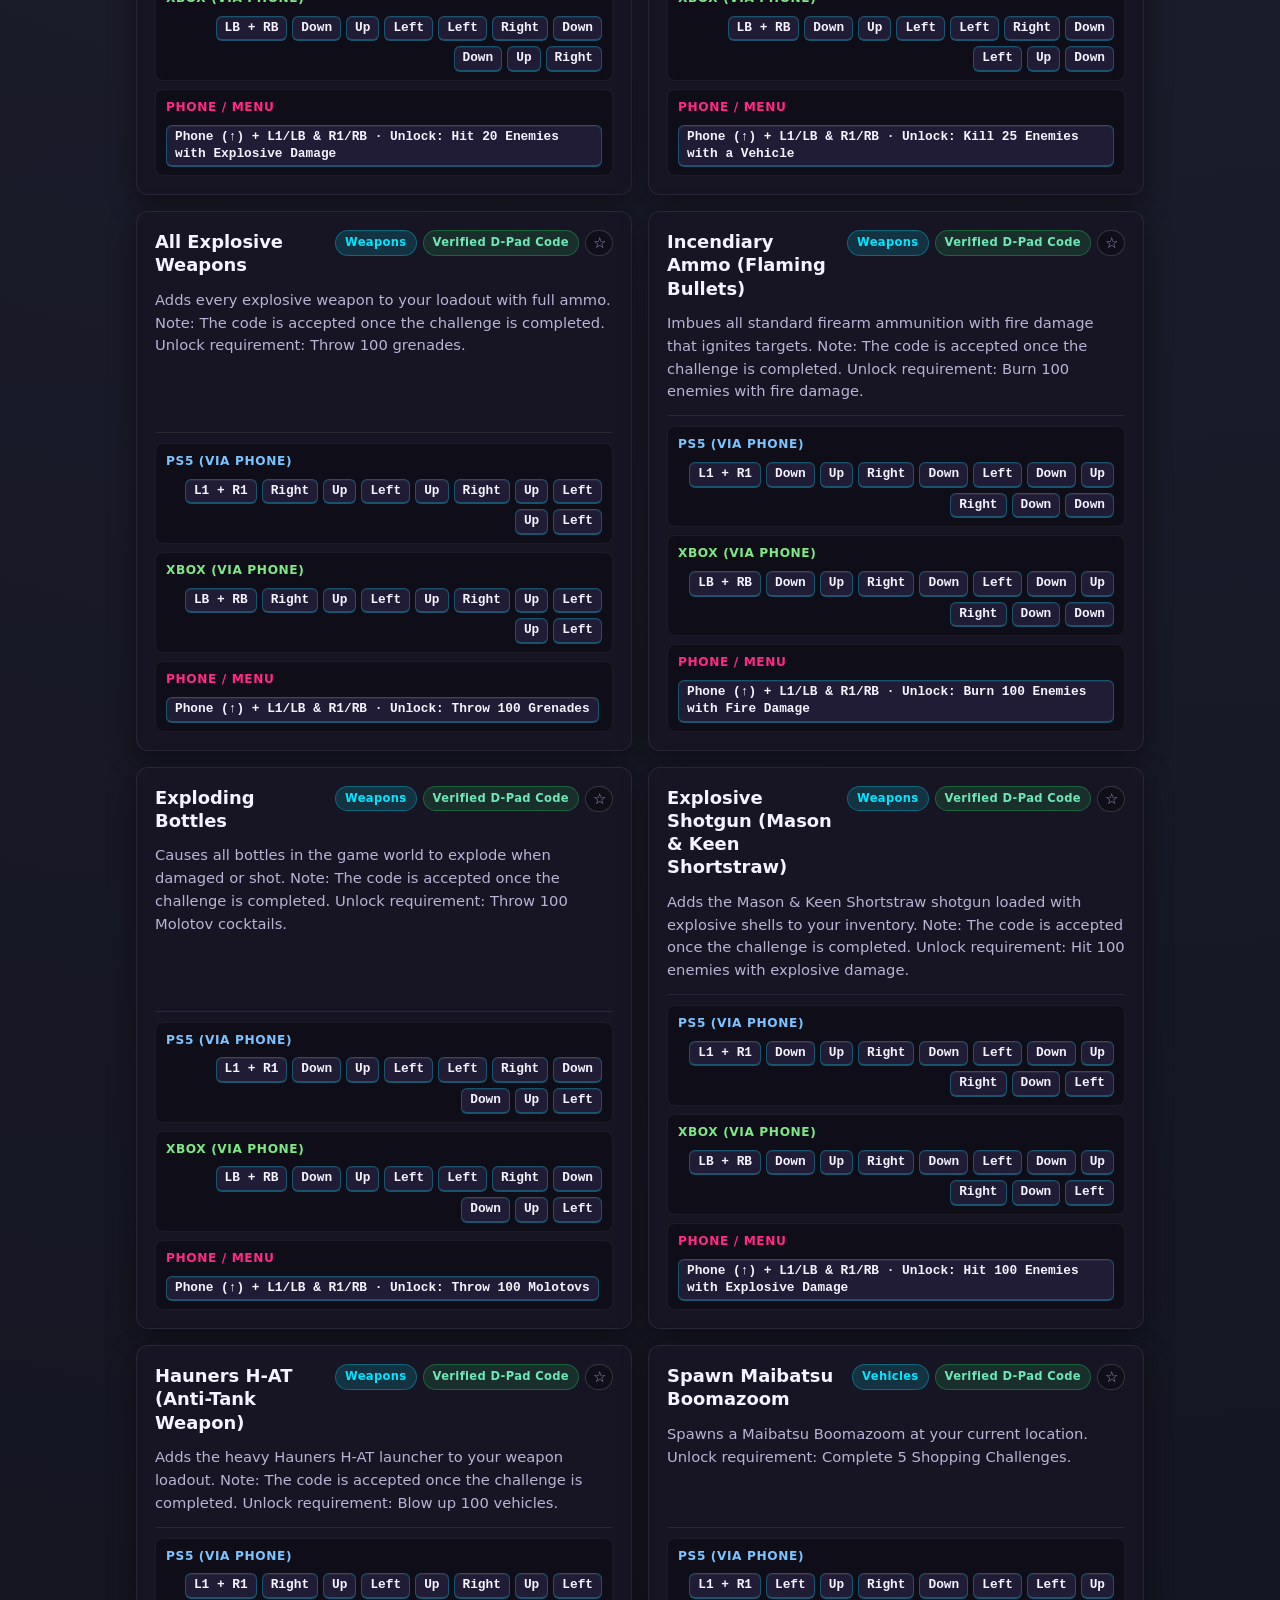
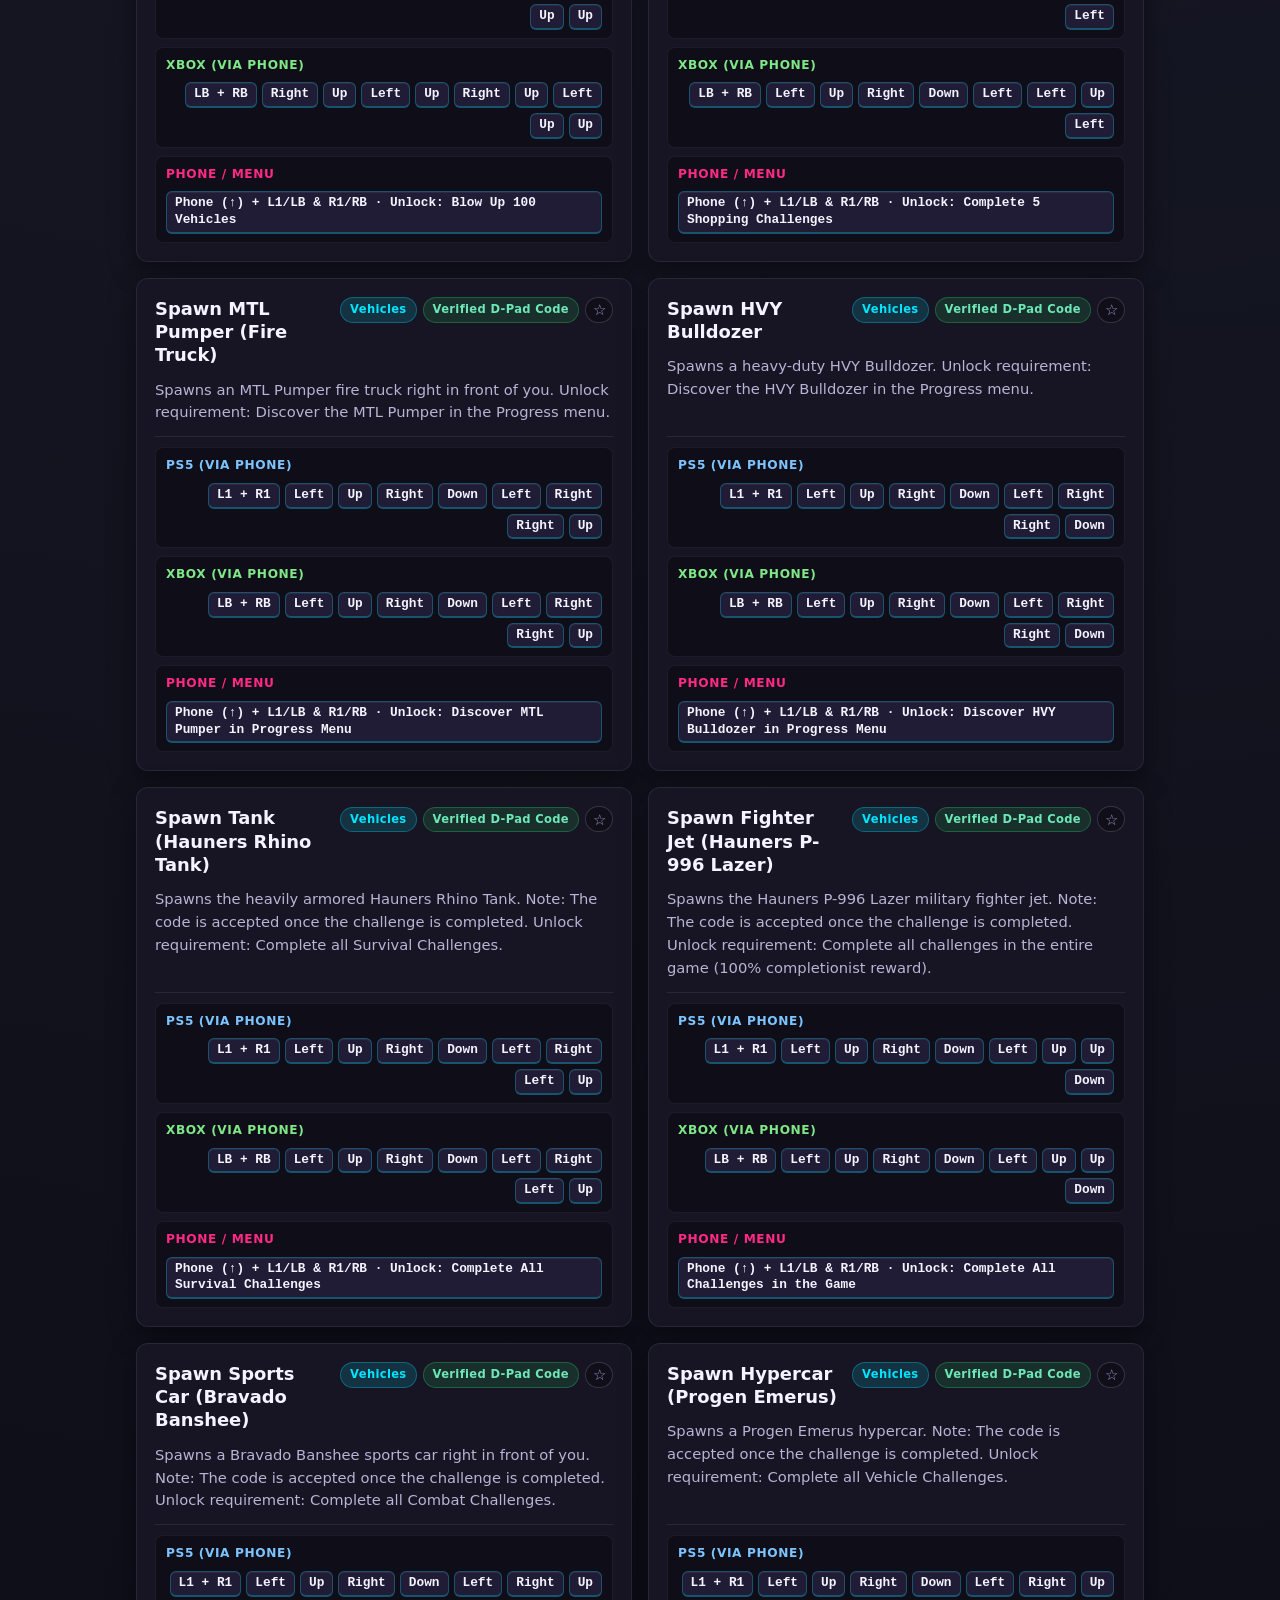
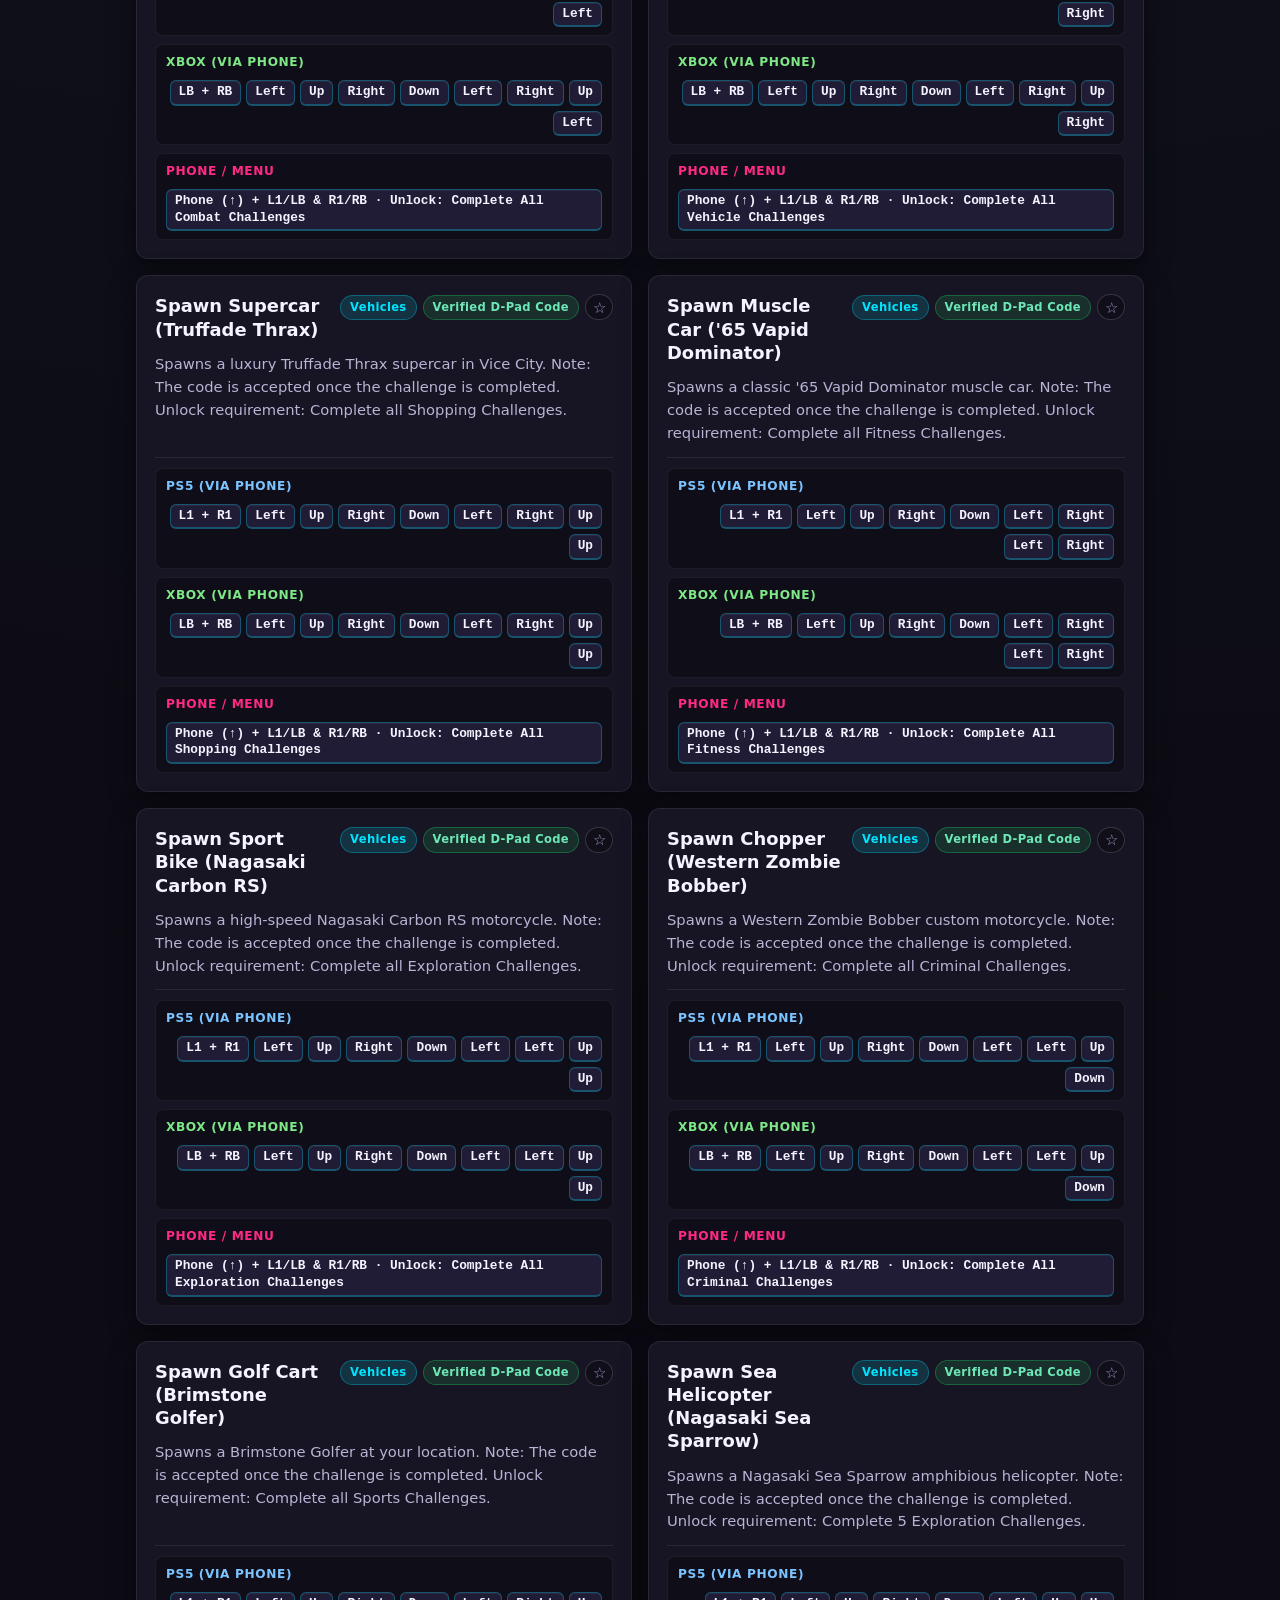
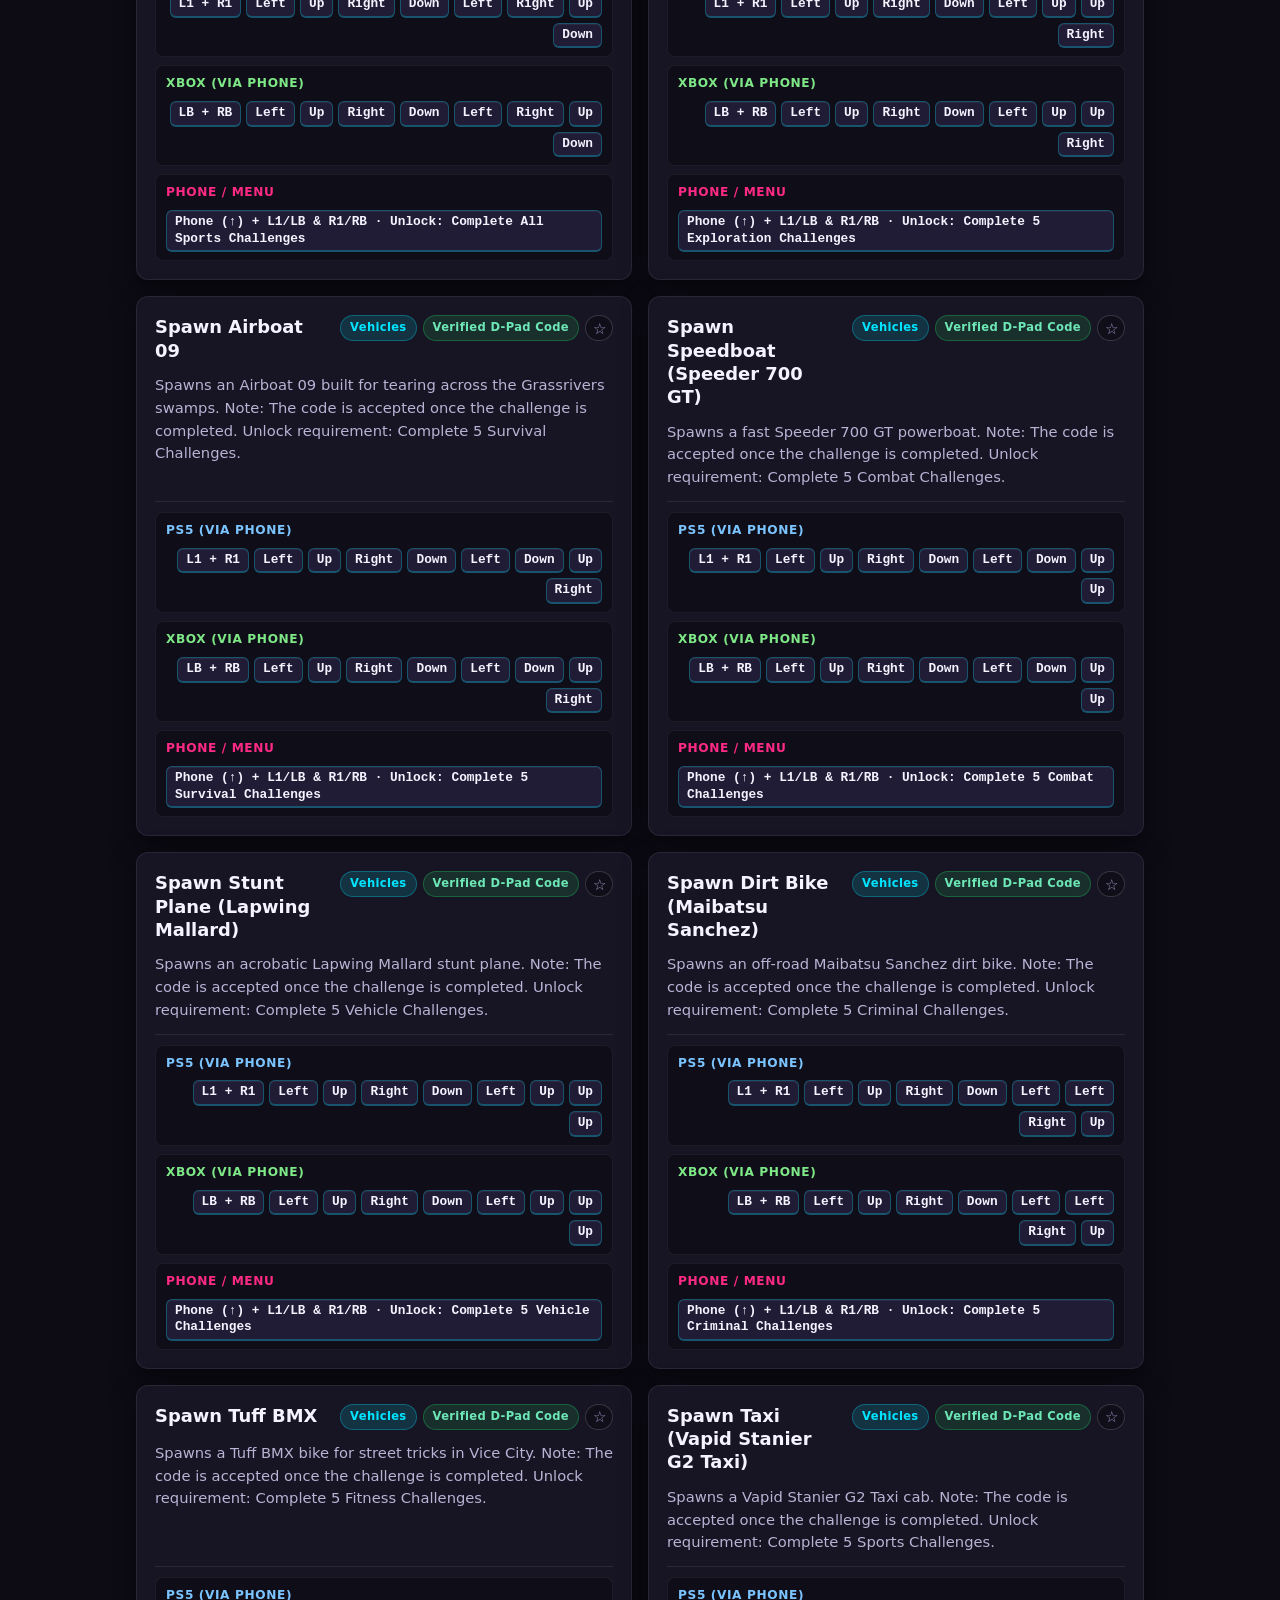
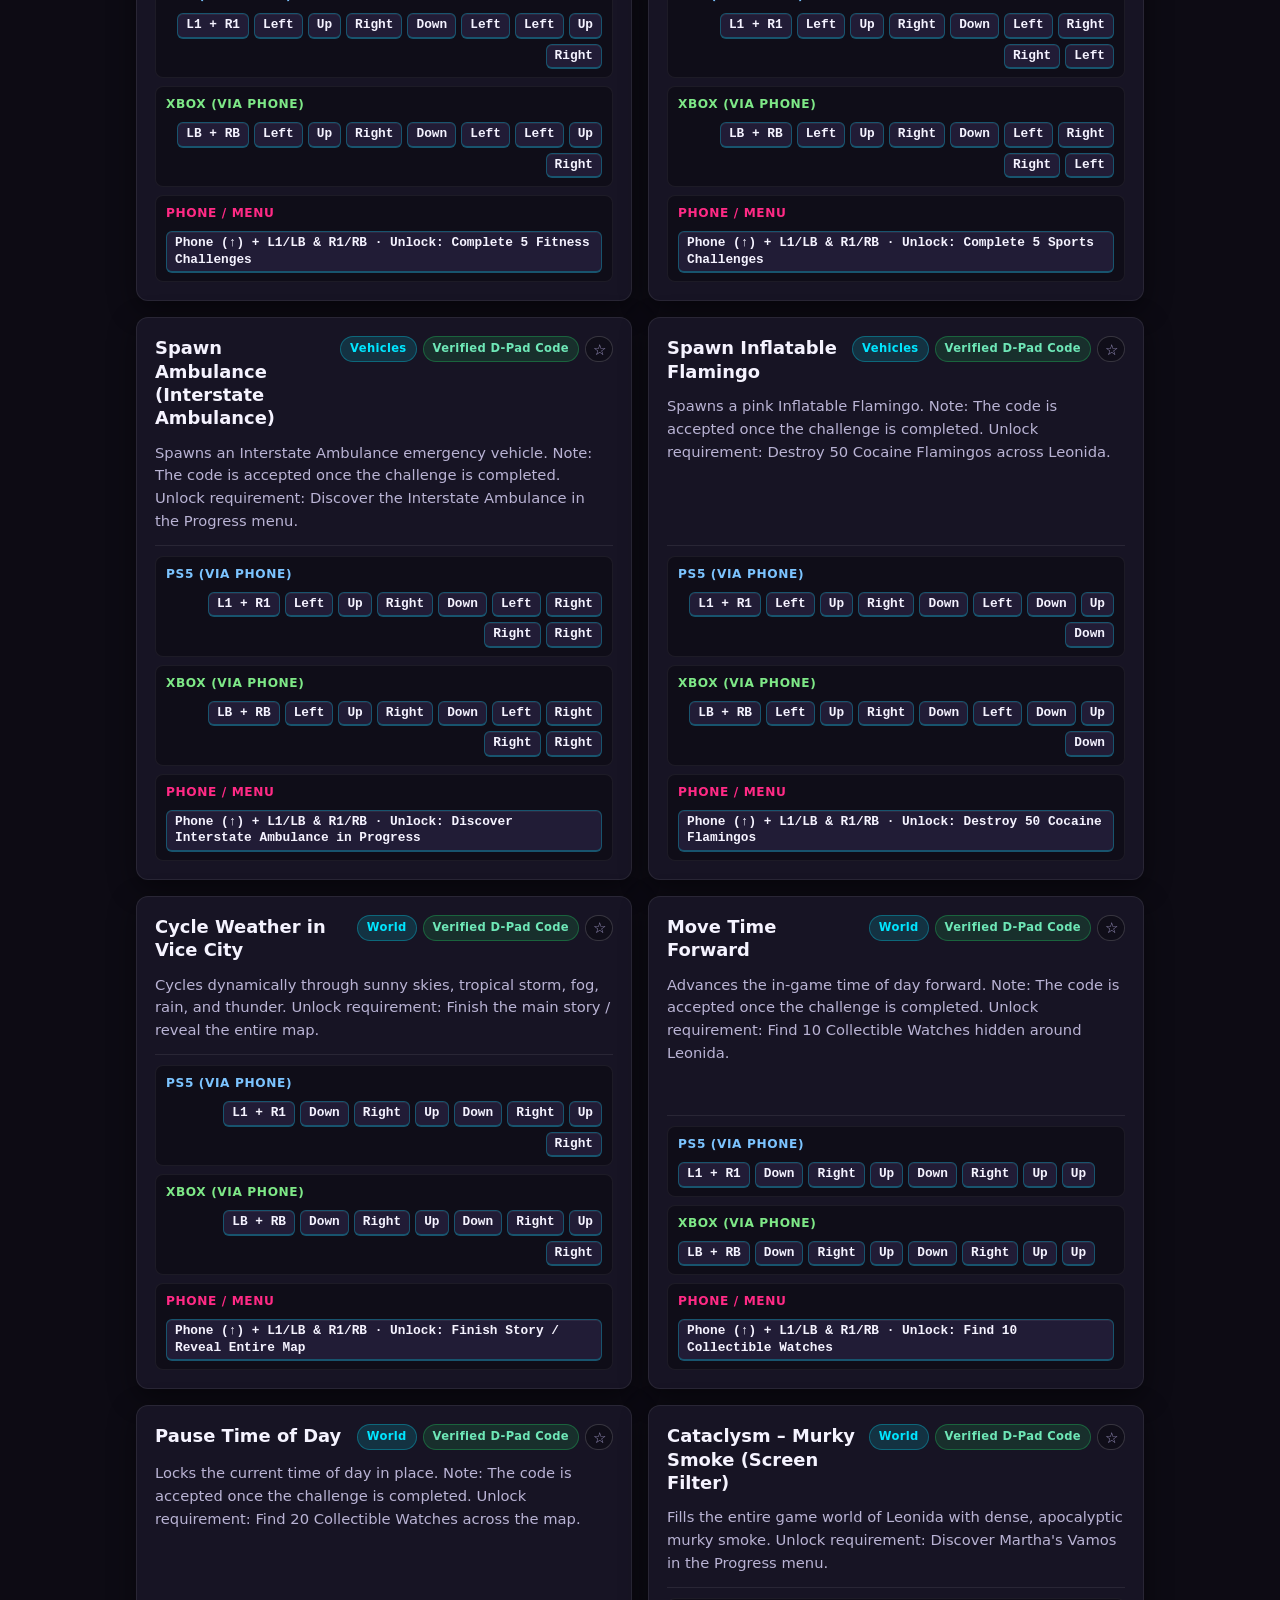
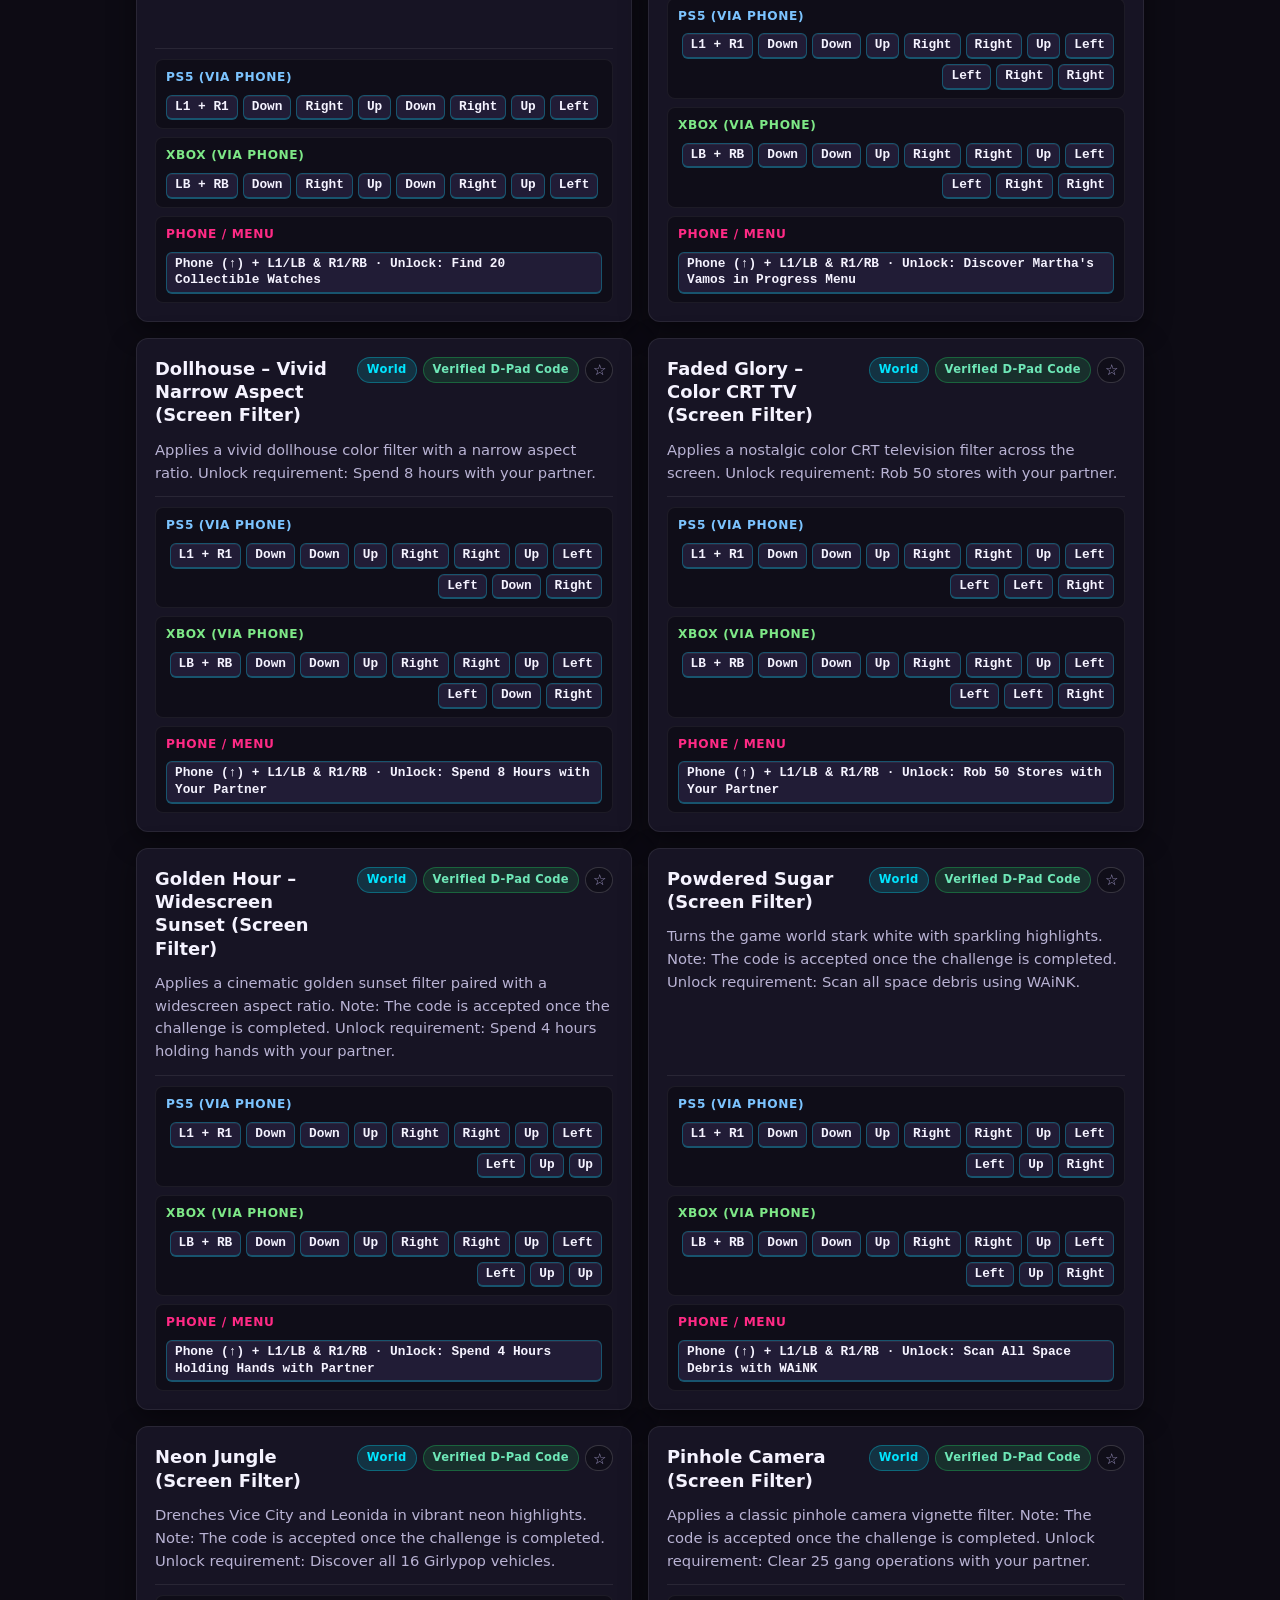
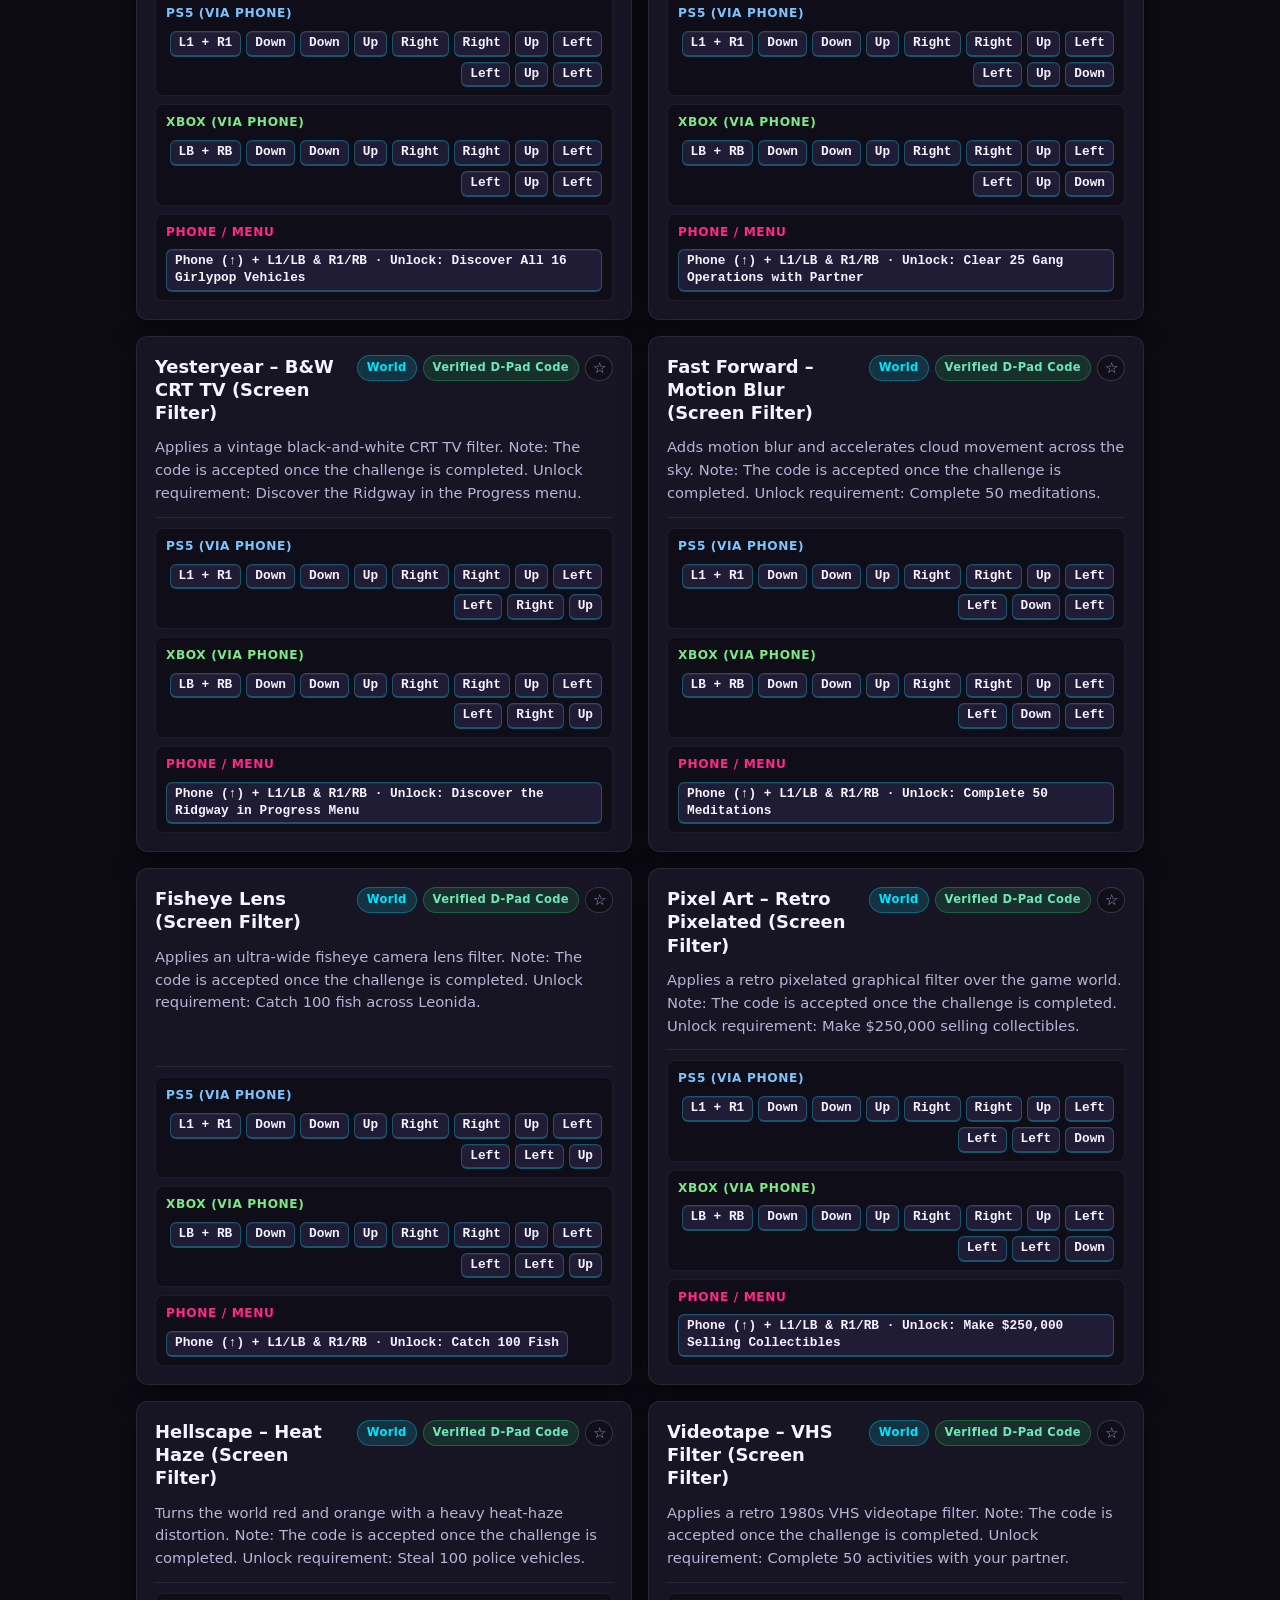
==== commit 37f22522: "Add saved Favorites (star) filter, category counts, and 100% Complete SEO titles" ====
--- a/en.html
+++ b/en.html
@@ -6,7 +6,7 @@
   <link rel="alternate" hreflang="sv" href="https://gta6hacks.se/" />
   <link rel="alternate" hreflang="en" href="https://gta6hacks.se/en.html" />
   <link rel="alternate" hreflang="x-default" href="https://gta6hacks.se/en.html" />
-  <title>GTA 6 Cheats (PS5 &amp; Xbox) – All Verified Codes (2026)</title>
+  <title>GTA 6 Cheats (PS5 &amp; Xbox) – All 61 D-Pad Codes (100% Complete)</title>
   <meta name="description" content="All 61 verified D-Pad cheat codes for Grand Theft Auto VI (GTA 6) on PS5 &amp; Xbox Series X|S via phone (100% complete), plus 46 fixed Story Mode safe &amp; door codes.">
   <meta name="robots" content="index, follow">
   <meta name="theme-color" content="#0d0b14">
@@ -19,17 +19,17 @@
   <meta property="og:locale" content="en_US">
   <meta property="og:site_name" content="GTA 6 Cheats &amp; Codes">
   <meta property="og:url" content="https://gta6hacks.se/en.html">
-  <meta property="og:title" content="GTA 6 Cheats (PS5 &amp; Xbox) – All 61 Verified Codes (2026)">
+  <meta property="og:title" content="GTA 6 Cheats (PS5 &amp; Xbox) – All 61 D-Pad Codes (100% Complete)">
   <meta property="og:description" content="All 61 verified directional cheat codes for GTA 6 on PS5 &amp; Xbox Series X|S (100% complete), plus 46 fixed safe &amp; door codes in Story Mode.">
   <meta property="og:image" content="https://gta6hacks.se/logo.png">
 
   <!-- Twitter Card -->
   <meta name="twitter:card" content="summary_large_image">
-  <meta name="twitter:title" content="GTA 6 Cheats (PS5 &amp; Xbox) – All 61 Verified Codes (2026)">
+  <meta name="twitter:title" content="GTA 6 Cheats (PS5 &amp; Xbox) – All 61 D-Pad Codes (100% Complete)">
   <meta name="twitter:description" content="All 61 verified D-Pad cheat codes for GTA 6 on PS5 &amp; Xbox Series X|S, plus 46 Story Mode safe codes.">
   <meta name="twitter:image" content="https://gta6hacks.se/logo.png">
 
-  <link rel="stylesheet" href="style.css?v=20261121c">
+  <link rel="stylesheet" href="style.css?v=20261128b">
 
   <!-- Structured Data for SEO (Organization + WebSite + WebPage + FAQPage) -->
   <script type="application/ld+json">
@@ -67,7 +67,7 @@
         "@type": "WebPage",
         "@id": "https://gta6hacks.se/en.html#webpage",
         "url": "https://gta6hacks.se/en.html",
-        "name": "GTA 6 Cheats (PS5 & Xbox) – All Verified Codes (2026)",
+        "name": "GTA 6 Cheats (PS5 & Xbox) – All 61 D-Pad Codes (100% Complete)",
         "isPartOf": { "@id": "https://gta6hacks.se/#website-en" },
         "about": { "@id": "https://gta6hacks.se/#organization" },
         "inLanguage": "en",
@@ -230,12 +230,12 @@
             <span class="filter-label">Category:</span>
             <div class="filter-buttons" id="category-filters">
               <button type="button" class="filter-btn active" data-category="All">All (61)</button>
-              <button type="button" class="filter-btn" data-category="Verified">61 Verified Codes</button>
+              <button type="button" class="filter-btn filter-btn-fav" id="fav-filter-btn" data-category="Favorites">&#9733; Favorites (0)</button>
               <button type="button" class="filter-btn" data-category="Safes">Safes &amp; Doors (46)</button>
-              <button type="button" class="filter-btn" data-category="Player">Player</button>
-              <button type="button" class="filter-btn" data-category="Weapons">Weapons</button>
-              <button type="button" class="filter-btn" data-category="Vehicles">Vehicles</button>
-              <button type="button" class="filter-btn" data-category="World">World &amp; Police</button>
+              <button type="button" class="filter-btn" data-category="Player">Player (10)</button>
+              <button type="button" class="filter-btn" data-category="Weapons">Weapons (11)</button>
+              <button type="button" class="filter-btn" data-category="Vehicles">Vehicles (21)</button>
+              <button type="button" class="filter-btn" data-category="World">World &amp; Filters (19)</button>
             </div>
           </div>
         </div>
@@ -663,7 +663,7 @@
     </div>
   </div>
 
-  <script src="script-en.js?v=20261128" defer></script>
+  <script src="script-en.js?v=20261128b" defer></script>
   <script data-goatcounter="https://gta6hacks.goatcounter.com/count"
           async src="https://gc.zgo.at/count.js"></script>
 </body>
--- a/style.css
+++ b/style.css
@@ -939,9 +939,61 @@
 .cheat-badges {
   display: flex;
   flex-wrap: wrap;
+  align-items: center;
   justify-content: flex-end;
   gap: 6px;
   flex-shrink: 0;
+}
+
+.fav-btn {
+  display: inline-flex;
+  align-items: center;
+  justify-content: center;
+  width: 28px;
+  height: 26px;
+  padding: 0;
+  border-radius: 999px;
+  border: 1px solid rgba(255, 255, 255, 0.16);
+  background: rgba(13, 11, 20, 0.65);
+  color: var(--text-muted);
+  font-size: 0.96rem;
+  line-height: 1;
+  cursor: pointer;
+  transition: transform 0.15s ease, border-color 0.15s ease, color 0.15s ease, background-color 0.15s ease;
+}
+
+.fav-btn:hover {
+  border-color: #fbbf24;
+  color: #fde68a;
+  transform: scale(1.08);
+}
+
+.fav-btn.active {
+  background: rgba(251, 191, 36, 0.18);
+  border-color: rgba(251, 191, 36, 0.65);
+  color: #fbbf24;
+  text-shadow: 0 0 8px rgba(251, 191, 36, 0.45);
+}
+
+.cheat-card.is-favorite {
+  border-color: rgba(251, 191, 36, 0.38);
+}
+
+.filter-btn-fav {
+  border-color: rgba(251, 191, 36, 0.38);
+  color: #fde68a;
+}
+
+.filter-btn-fav:hover {
+  border-color: #fbbf24;
+  color: #fef3c7;
+}
+
+.filter-btn-fav.active {
+  background: linear-gradient(135deg, #d97706, #b45309);
+  border-color: #fbbf24;
+  color: #ffffff;
+  box-shadow: 0 0 14px rgba(251, 191, 36, 0.35);
 }
 
 .badge {
